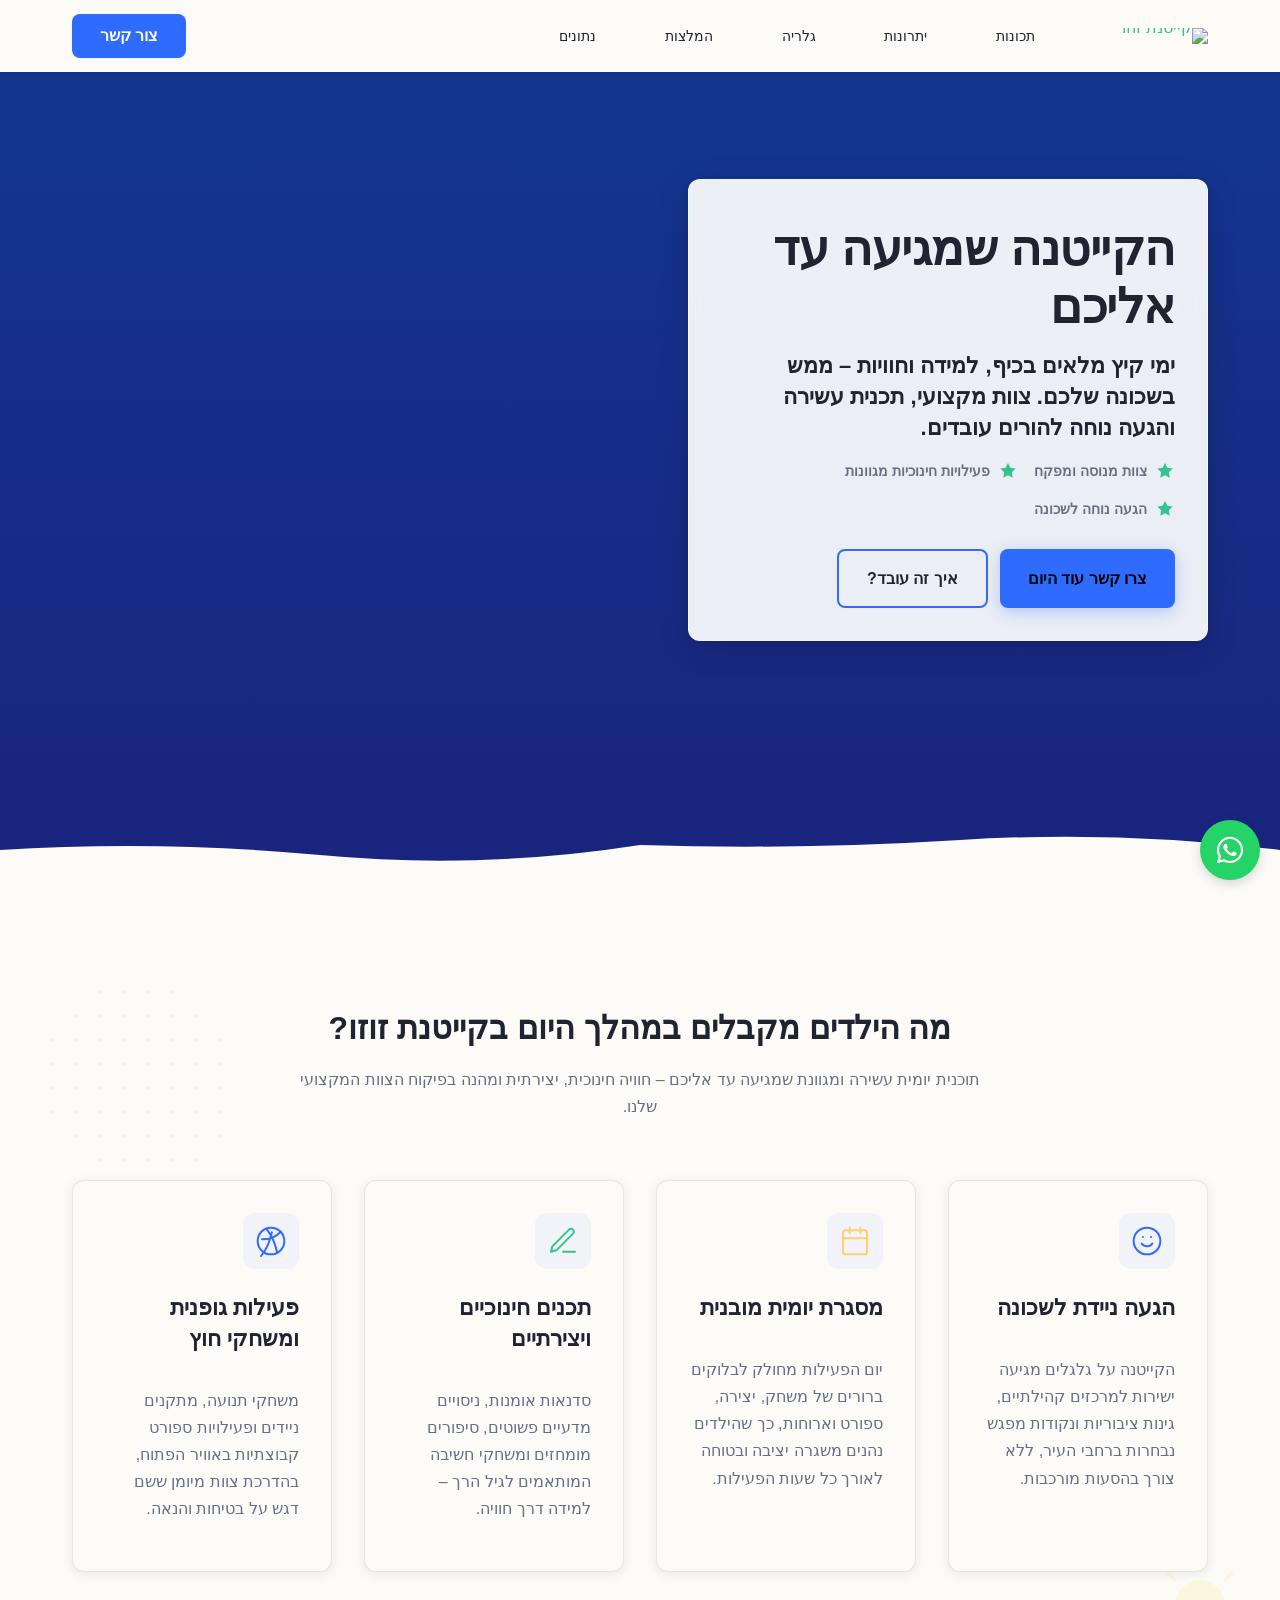
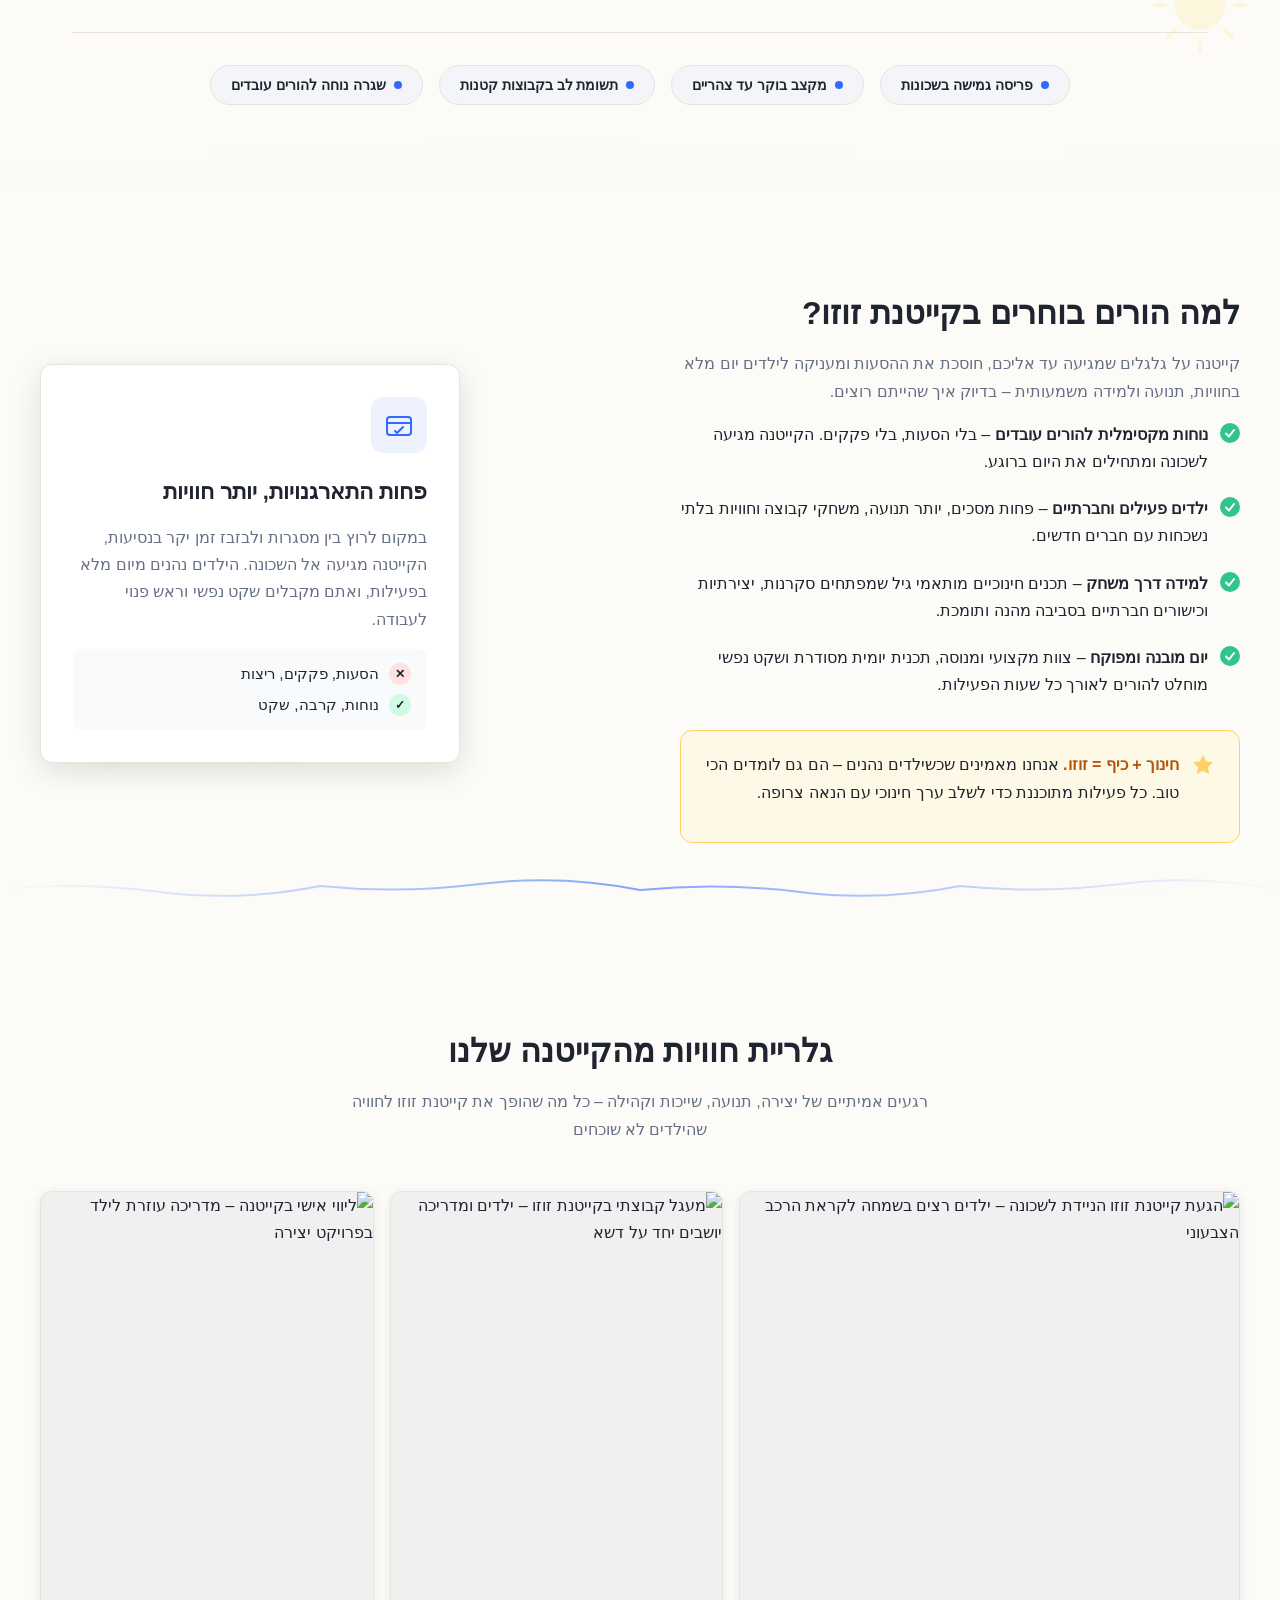
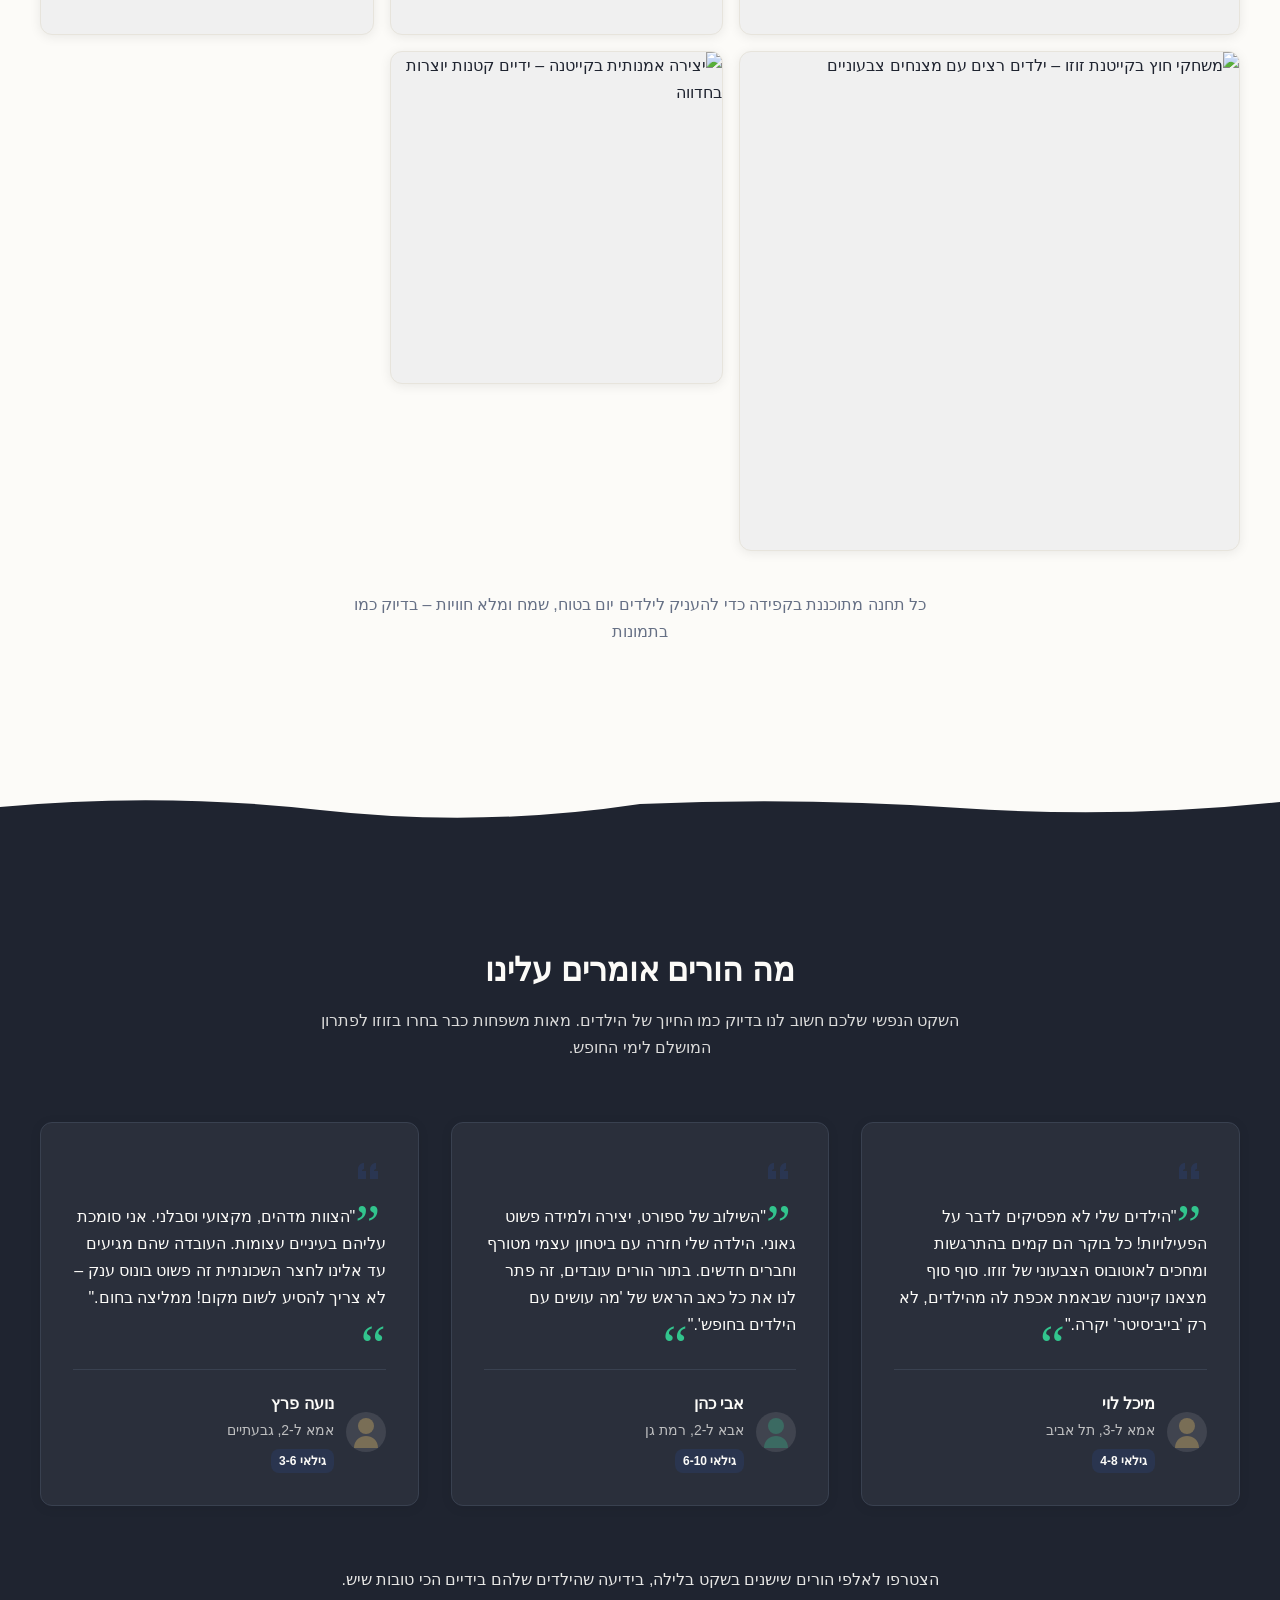
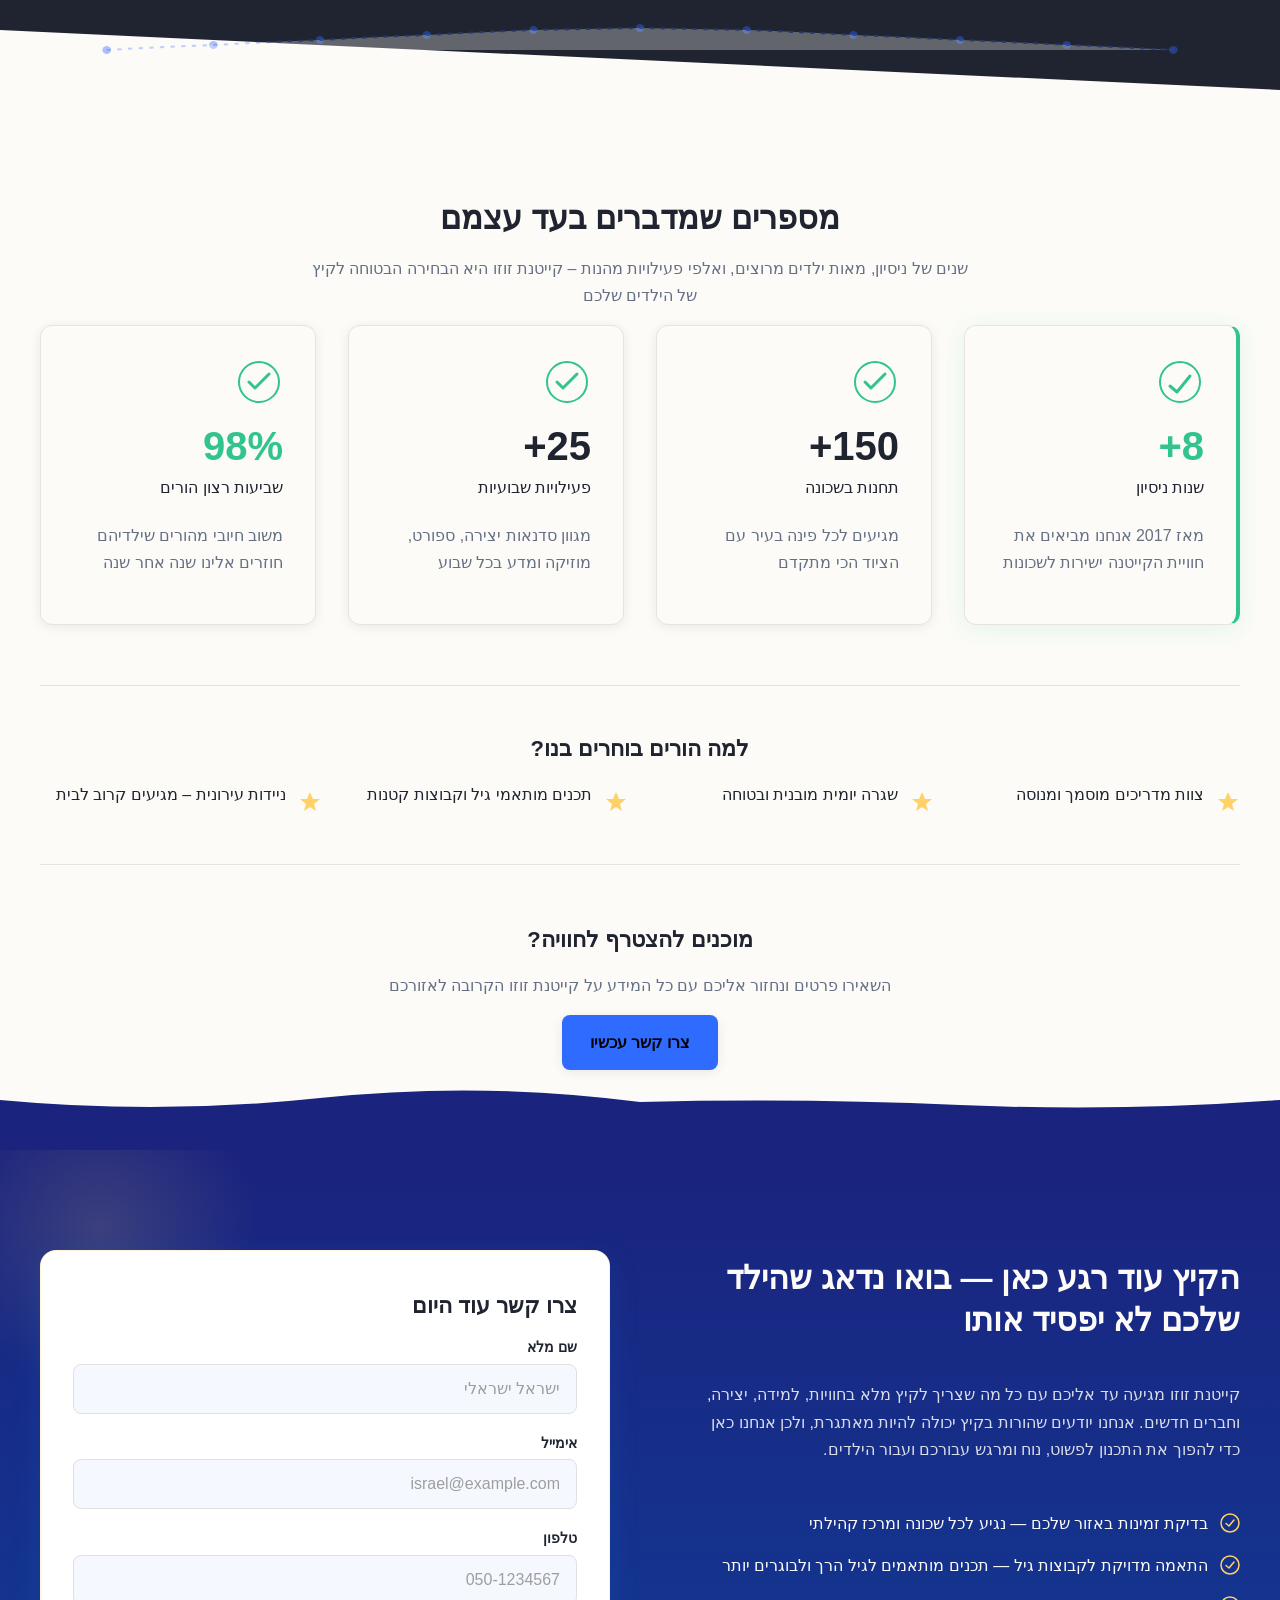
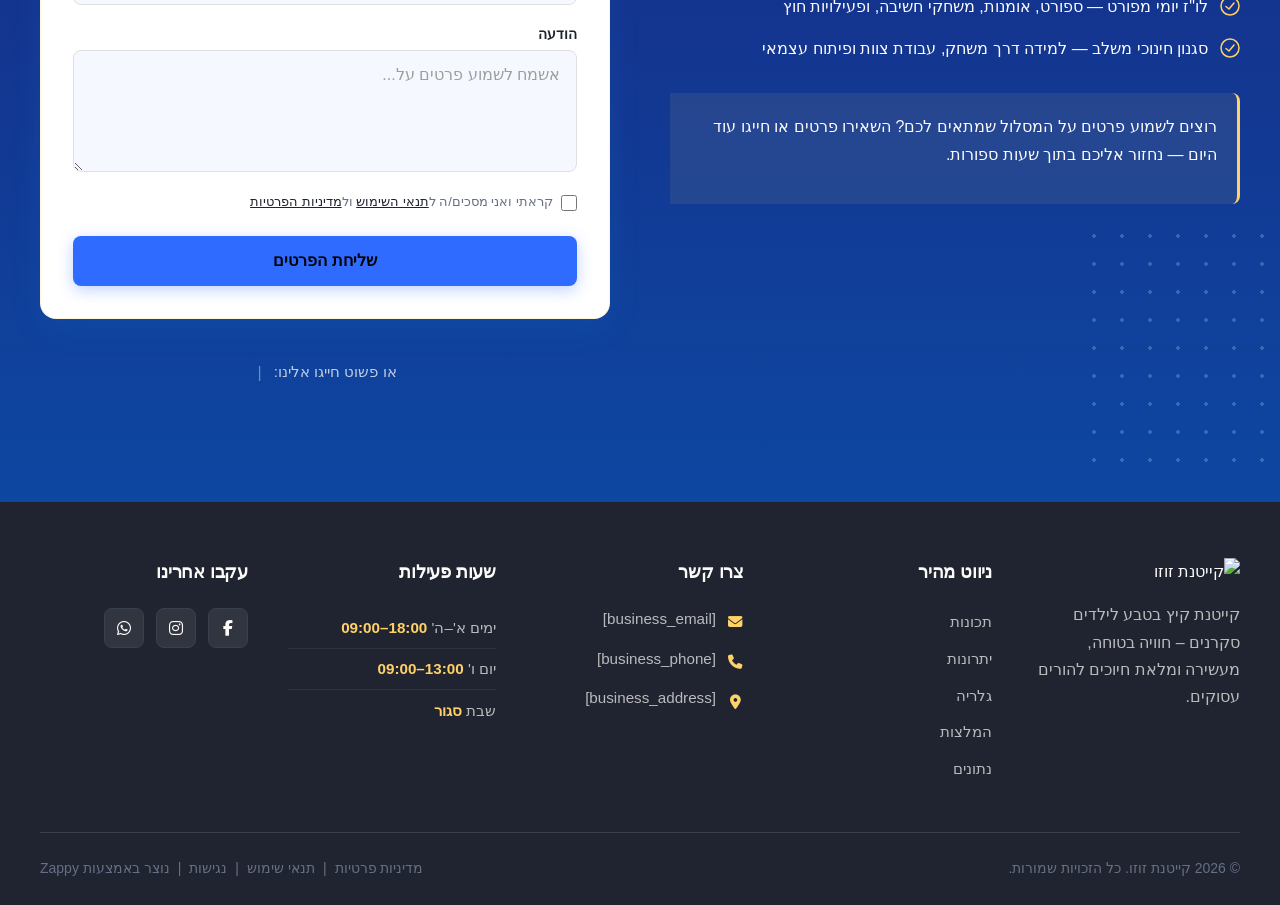
==== public/index.html @ 9cd74713 "Initial website commit" ====
<!doctype html><html dir="rtl" lang="he"><head><meta charset="UTF-8"><meta content="width=device-width,initial-scale=1" name="viewport"><meta content="index, follow" name="robots"><title>קייטנה על גלגלים שמגיעה עד אליכם — קייטנת זוזו</title><meta content="מחפשים קייטנת קיץ לילדים שלא דורשת נסיעות? קייטנת זוזו מביאה את כל הכיף, היצירה והחוויות החינוכיות ישירות לחצר שלכם בתל אביב. תנו לילדים קיץ בלתי נשכח עם פעילויות ניידות, צוות מקצועי ותוכנית יומית עשירה. הצטרפו עכשיו למהפכת הקייטנות על גלגלים!" name="description"><meta content="קייטנת קיץ לילדים, קייטנת יום לילדים בתל אביב, קייטנה על גלגלים, קייטנת זוזו, קייטנה חינוכית לגיל הרך" name="keywords"><link href="/assets/favicon.ico" rel="icon" type="image/x-icon"><link href="/assets/favicon-16x16.png" rel="icon" type="image/png" sizes="16x16"><link href="/assets/favicon-32x32.png" rel="icon" type="image/png" sizes="32x32"><link href="/assets/favicon-48x48.png" rel="icon" type="image/png" sizes="48x48"><link href="/assets/favicon-192x192.png" rel="icon" type="image/png" sizes="192x192"><link href="/assets/favicon-512x512.png" rel="icon" type="image/png" sizes="512x512"><link href="/assets/apple-touch-icon.png" rel="apple-touch-icon"><script>!function(){"use strict";var t="b5d4396d-6c2a-47a7-aef3-fec743d446cd",e="https://api.zappy5.com/api/analytics/track",a=18e5,n=2592e6,o=!0,i=!0,r=!0;var s=function(){var e="zappy_visitor_"+t,a=null;try{if(a=localStorage.getItem(e)){var o=JSON.parse(a),i=Date.now();if(i-o.created<n)return o.lastSeen=i,localStorage.setItem(e,JSON.stringify(o)),o.id}}catch(t){console.warn("Zappy Analytics: LocalStorage not available")}var r="zv_"+Date.now()+"_"+Math.random().toString(36).substr(2,9);try{localStorage.setItem(e,JSON.stringify({id:r,created:Date.now(),lastSeen:Date.now()}))}catch(t){}return r}(),c=function(){var e="zappy_session_"+t,n=null;try{if(n=sessionStorage.getItem(e)){var o=JSON.parse(n),i=Date.now();if(i-o.timestamp<a)return o.timestamp=i,sessionStorage.setItem(e,JSON.stringify(o)),o.id}}catch(t){console.warn("Zappy Analytics: SessionStorage not available")}var r="zs_"+Date.now()+"_"+Math.random().toString(36).substr(2,9);try{sessionStorage.setItem(e,JSON.stringify({id:r,timestamp:Date.now()}))}catch(t){}return r}();function l(a,n){n=n||{};var o={website_id:t,event_type:a,page_path:window.location.pathname,referrer:document.referrer||"direct",visitor_id:s,session_id:c,metadata:n};if(navigator.sendBeacon){var i=new Blob([JSON.stringify(o)],{type:"application/json"});navigator.sendBeacon(e,i)}else fetch(e,{method:"POST",headers:{"Content-Type":"application/json"},body:JSON.stringify(o),keepalive:!0}).catch(function(t){console.warn("Zappy Analytics: Failed to track event",t)})}o&&l("pageview",{title:document.title,url:window.location.href}),i&&document.addEventListener("click",function(t){var e=t.target;if("BUTTON"===e.tagName||e.closest("button")){var a="BUTTON"===e.tagName?e:e.closest("button");l("click",{element:"button",text:a.textContent.trim().substring(0,100),id:a.id||null,class:a.className||null})}else if("A"===e.tagName||e.closest("a")){var n="A"===e.tagName?e:e.closest("a");l("navigation",{element:"link",text:n.textContent.trim().substring(0,100),href:n.href,external:n.hostname!==window.location.hostname})}},!0),r&&document.addEventListener("submit",function(t){var e=t.target;l("form_submit",{form_id:e.id||null,form_name:e.name||null,form_action:e.action||null,form_method:e.method||"GET"})},!0);var d=Date.now();window.addEventListener("beforeunload",function(){l("page_unload",{time_on_page:Math.floor((Date.now()-d)/1e3),page_path:window.location.pathname})}),window.zappyAnalytics={track:l,getVisitorId:function(){return s},getSessionId:function(){return c}}}()</script><meta content="קייטנה על גלגלים שמגיעה עד אליכם — קייטנת זוזו" property="og:title"><meta content="מחפשים קייטנת קיץ לילדים שלא דורשת נסיעות? קייטנת זוזו מביאה את כל הכיף, היצירה והחוויות החינוכיות ישירות לחצר שלכם בתל אביב. תנו לילדים קיץ בלתי נשכח עם פעילויות ניידות, צוות מקצועי ותוכנית יומית עשירה. הצטרפו עכשיו למהפכת הקייטנות על גלגלים!" property="og:description"><meta content="summary_large_image" name="twitter:card"><meta content="קייטנה על גלגלים שמגיעה עד אליכם — קייטנת זוזו" name="twitter:title"><meta content="מחפשים קייטנת קיץ לילדים שלא דורשת נסיעות? קייטנת זוזו מביאה את כל הכיף, היצירה והחוויות החינוכיות ישירות לחצר שלכם בתל אביב. תנו לילדים קיץ בלתי נשכח עם פעילויות ניידות, צוות מקצועי ותוכנית יומית עשירה. הצטרפו עכשיו למהפכת הקייטנות על גלגלים!" name="twitter:description"><meta content="website" property="og:type"><meta content="he_IL" property="og:locale"><link href="https://cdnjs.cloudflare.com/ajax/libs/font-awesome/6.4.0/css/all.min.css" rel="stylesheet"><style>.skip-link{position:absolute;top:0;left:0;transform:translateY(-200%);padding:12px 18px;background:var(--bg-dark,#1a1a1a);color:var(--text-light,#fff);font-weight:600;border-radius:0 0 8px 0;z-index:10000}.skip-link:focus{transform:none;outline:2px solid var(--ring,#fff);outline-offset:2px}:focus-visible{outline:2px solid var(--ring,currentColor);outline-offset:3px}</style><link href="/assets/favicon.ico" rel="icon" type="image/x-icon"><link href="/assets/favicon-16x16.png" rel="icon" type="image/png" sizes="16x16"><link href="/assets/favicon-32x32.png" rel="icon" type="image/png" sizes="32x32"><link href="/assets/favicon-48x48.png" rel="icon" type="image/png" sizes="48x48"><link href="/assets/favicon-192x192.png" rel="icon" type="image/png" sizes="192x192"><link href="/assets/favicon-512x512.png" rel="icon" type="image/png" sizes="512x512"><link href="/assets/apple-touch-icon.png" rel="apple-touch-icon"><link href="https://cdn.jsdelivr.net/npm/vanilla-cookieconsent@3/dist/cookieconsent.css" rel="stylesheet"><script src="https://cdn.jsdelivr.net/npm/vanilla-cookieconsent@3/dist/cookieconsent.umd.js"></script><script src="https://cdn.jsdelivr.net/gh/mickidum/acc_toolbar/acctoolbar/acctoolbar.min.js"></script><link href="/styles.css" rel="stylesheet"><script>window.ZAPPY_WEBSITE_ID="b5d4396d-6c2a-47a7-aef3-fec743d446cd",window.ZAPPY_API_BASE="https://api.zappy5.com"</script><style id="zappy-dropdown-submenu-styles">#navMenu li:has(.sub-menu),.nav-menu li:has(.sub-menu),.navbar li:has(.sub-menu),nav li:has(.sub-menu){position:relative}#navMenu .sub-menu,.nav-menu .sub-menu,.navbar .sub-menu,nav .sub-menu{display:block!important;position:absolute!important;top:100%;left:0;min-width:220px;background:#fff;border-radius:8px;box-shadow:0 8px 25px rgba(0,0,0,.15);padding:8px 0;opacity:0;visibility:hidden;transform:translateY(10px);transition:all .3s ease;z-index:1000;list-style:none;pointer-events:none}#navMenu li:hover>.sub-menu,.nav-menu li:hover>.sub-menu,.navbar li:hover>.sub-menu,nav li:hover>.sub-menu{opacity:1!important;visibility:visible!important;transform:translateY(0)!important;pointer-events:auto!important}.sub-menu li{list-style:none;margin:0;padding:0}.sub-menu a{display:block!important;padding:10px 16px!important;color:var(--text-dark,#333)!important;font-weight:500;text-decoration:none;white-space:nowrap;transition:background-color .2s}.sub-menu .zappy-nav-child>a{padding-left:28px!important;font-size:.9em!important;opacity:.85!important}[dir=rtl] .sub-menu .zappy-nav-child>a,html[lang=ar] .sub-menu .zappy-nav-child>a,html[lang=he] .sub-menu .zappy-nav-child>a{padding-left:10px!important;padding-right:28px!important}.sub-menu .zappy-nav-parent>a{font-weight:600!important}.sub-menu a:hover{background-color:#f5f5f5}[dir=rtl] .nav-menu .sub-menu,[dir=rtl] .navbar .sub-menu,[dir=rtl] nav .sub-menu,html[lang=ar] .nav-menu .sub-menu,html[lang=ar] .navbar .sub-menu,html[lang=ar] nav .sub-menu,html[lang=he] .nav-menu .sub-menu,html[lang=he] .navbar .sub-menu,html[lang=he] nav .sub-menu{left:auto!important;right:0!important}.sub-menu:empty,.sub-menu:not(:has(li)):not(:has(> a)),.sub-menu:not(:has(li:not(.zappy-hidden-menu-item))):not(:has(> a)){display:none!important;opacity:0!important;visibility:hidden!important;pointer-events:none!important}li:has(.menu-group-title):hover>.sub-menu{opacity:1!important;visibility:visible!important;transform:translateY(0)!important;pointer-events:auto!important}#navMenu>li>.menu-group-title,.nav-menu>li>.menu-group-title{display:inline-block;padding:.5rem 1rem;cursor:default;user-select:none}@media (max-width:768px){#navMenu .sub-menu,.nav-menu .sub-menu,.navbar .sub-menu,nav .sub-menu{position:static!important;transform:none!important;box-shadow:none!important;background:0 0!important;max-height:0;overflow:hidden;opacity:0;visibility:hidden;transition:max-height .3s ease,opacity .3s ease;padding:0!important;border-radius:0!important}#navMenu .sub-menu.mobile-expanded,.nav-menu .sub-menu.mobile-expanded,.navbar .sub-menu.mobile-expanded{max-height:none!important;overflow-y:visible!important;opacity:1!important;visibility:visible!important;padding:8px 0 8px 16px!important}[dir=rtl] .sub-menu.mobile-expanded,html[lang=he] .sub-menu.mobile-expanded{padding:8px 16px 8px 0!important}#navMenu li:hover>.sub-menu,.nav-menu li:hover>.sub-menu,.navbar li:hover>.sub-menu,nav li:hover>.sub-menu{opacity:0;visibility:hidden;pointer-events:none}#navMenu li>.sub-menu.mobile-expanded,.nav-menu li>.sub-menu.mobile-expanded,.navbar li>.sub-menu.mobile-expanded,nav li>.sub-menu.mobile-expanded{opacity:1!important;visibility:visible!important;pointer-events:auto!important}#navMenu li:has(.sub-menu),.nav-menu li:has(.sub-menu),.navbar li:has(.sub-menu),nav li:has(.sub-menu){display:flex!important;flex-wrap:wrap!important;align-items:center!important;position:relative!important;min-height:44px!important}#navMenu li:has(.sub-menu)>a,.nav-menu li:has(.sub-menu)>a,.navbar li:has(.sub-menu)>a,nav li:has(.sub-menu)>a{flex:1!important;min-width:0!important}#navMenu li:has(.sub-menu)>.menu-group-title,.nav-menu li:has(.sub-menu)>.menu-group-title,.navbar li:has(.sub-menu)>.menu-group-title,nav li:has(.sub-menu)>.menu-group-title{flex:1!important;min-width:0!important;padding:0!important;line-height:inherit!important}#navMenu li:has(.sub-menu)>.sub-menu,.nav-menu li:has(.sub-menu)>.sub-menu,.navbar li:has(.sub-menu)>.sub-menu,nav li:has(.sub-menu)>.sub-menu{flex-basis:100%!important;width:100%!important}#navMenu li:has(.sub-menu)>a [class*=arrow],#navMenu li:has(.sub-menu)>a [class*=chevron],.nav-menu li:has(.sub-menu)>a .fa-angle-down,.nav-menu li:has(.sub-menu)>a .fa-chevron-down,.nav-menu li:has(.sub-menu)>a [class*=arrow],.nav-menu li:has(.sub-menu)>a [class*=chevron],nav li:has(.sub-menu)>a [class*=arrow],nav li:has(.sub-menu)>a [class*=chevron]{display:none!important;visibility:hidden!important}.mobile-submenu-toggle{display:flex!important;align-items:center!important;justify-content:center!important;width:44px!important;height:auto!important;background:0 0!important;border:none!important;cursor:pointer!important;color:var(--text-dark)!important;position:static!important;flex-shrink:0!important;align-self:stretch!important;z-index:2!important;padding:0!important;margin:0!important}.mobile-submenu-toggle::after{content:''!important;width:0!important;height:0!important;border-left:6px solid transparent!important;border-right:6px solid transparent!important;border-top:7px solid currentColor!important;transition:transform .3s ease!important}.mobile-submenu-toggle.expanded::after{transform:rotate(180deg)!important}.sub-menu a{padding:10px 0!important;display:block!important;color:var(--text-dark)!important;white-space:normal!important}.sub-menu .zappy-nav-child>a{padding-left:28px!important;font-size:.9em!important;opacity:.85!important}[dir=rtl] .sub-menu .zappy-nav-child>a,html[lang=ar] .sub-menu .zappy-nav-child>a,html[lang=he] .sub-menu .zappy-nav-child>a{padding-left:0!important;padding-right:28px!important}.sub-menu .zappy-nav-parent>a{font-weight:600!important}#navMenu.active,.nav-menu.active{max-width:100vw!important;overflow-x:hidden!important;box-sizing:border-box!important}.navbar .sub-menu li a,.zappy-products-dropdown .sub-menu a,nav.navbar .sub-menu li a{color:var(--text-dark)!important}}@media (min-width:769px){.mobile-submenu-toggle{display:none!important}}</style><style id="zappy-widget-visibility">html[dir=rtl] .whatsapp-float{right:20px!important;left:auto!important}html:not([dir]) .whatsapp-float,html[dir=ltr] .whatsapp-float{left:20px!important;right:auto!important}html[dir=rtl] #mic-access-tool-general-button,html[dir=rtl] #mic-init-access-tool #mic-access-tool-general-button,html[dir=rtl] #mic-init-access-tool .mic-access-tool-general-button,html[dir=rtl] ._access-icon,html[dir=rtl] .mic-access-tool-general-button{left:20px!important;right:auto!important}html:not([dir]) #mic-access-tool-general-button,html:not([dir]) #mic-init-access-tool #mic-access-tool-general-button,html:not([dir]) #mic-init-access-tool .mic-access-tool-general-button,html:not([dir]) ._access-icon,html:not([dir]) .mic-access-tool-general-button,html[dir=ltr] #mic-access-tool-general-button,html[dir=ltr] #mic-init-access-tool #mic-access-tool-general-button,html[dir=ltr] #mic-init-access-tool .mic-access-tool-general-button,html[dir=ltr] ._access-icon,html[dir=ltr] .mic-access-tool-general-button{right:20px!important;left:auto!important}@media (max-width:768px){.whatsapp-float{display:flex!important}}@media (min-width:769px){.whatsapp-float{display:flex!important}}@media (max-width:768px){#mic-access-tool-general-button,#mic-init-access-tool #mic-access-tool-general-button,#mic-init-access-tool .mic-access-tool-general-button,._access-icon,.mic-access-tool-general-button{display:flex!important;visibility:visible!important;opacity:1!important;pointer-events:auto!important}#mic-access-tool-box.opened-mic-access-tool,#mic-init-access-tool #mic-access-tool-box.opened-mic-access-tool,.mic-access-tool-box.opened-mic-access-tool{visibility:visible!important;opacity:1!important;pointer-events:auto!important}}@media (min-width:769px){#mic-access-tool-general-button,#mic-init-access-tool #mic-access-tool-general-button,#mic-init-access-tool .mic-access-tool-general-button,._access-icon,.mic-access-tool-general-button{display:flex!important;visibility:visible!important;opacity:1!important;pointer-events:auto!important}#mic-access-tool-box.opened-mic-access-tool,#mic-init-access-tool #mic-access-tool-box.opened-mic-access-tool,.mic-access-tool-box.opened-mic-access-tool{visibility:visible!important;opacity:1!important;pointer-events:auto!important}}</style></head><body><a href="#main" class="skip-link">דלג לתוכן הראשי</a><nav class="navbar" dir="rtl"><button class="mobile-toggle" aria-label="Menu" id="mobileToggle"><svg viewBox="0 0 24 24" fill="none" height="24" width="24" class="hamburger-icon"><path d="M3 12h18M3 6h18M3 18h18" stroke="currentColor" stroke-width="2" stroke-linecap="round"></path></svg> <svg viewBox="0 0 24 24" fill="none" height="24" width="24" class="close-icon" style="display:none"><path d="M18 6L6 18M6 6l12 12" stroke="currentColor" stroke-width="2" stroke-linecap="round"></path></svg></button> <button class="phone-header-btn" aria-label="Call" data-phone="[business_phone]"><svg viewBox="0 0 24 24" fill="currentColor" height="20" width="20"><path d="M22 16.92v3a2 2 0 0 1-2.18 2 19.79 19.79 0 0 1-8.63-3.07 19.5 19.5 0 0 1-6-6 19.79 19.79 0 0 1-3.07-8.67A2 2 0 0 1 4.11 2h3a2 2 0 0 1 2 1.72 12.84 12.84 0 0 0 .7 2.81 2 2 0 0 1-.45 2.11L8.09 9.91a16 16 0 0 0 6 6l1.27-1.27a2 2 0 0 1 2.11-.45 12.84 12.84 0 0 0 2.81.7A2 2 0 0 1 22 16.92z"></path></svg></button><div class="nav-container"><div class="nav-right-group"><div class="nav-brand"><a href="/" class="logo-link"><img alt="קייטנת זוזו" src="/assets/site---------image-1.webp" class="logo"></a></div><ul class="nav-menu" id="navMenu"><li><a href="#features">תכונות</a></li><li><a href="#benefits">יתרונות</a></li><li><a href="#gallery">גלריה</a></li><li><a href="#testimonials">המלצות</a></li><li><a href="#stats">נתונים</a></li></ul></div><div class="nav-cta-container"><a href="#contact" class="nav-cta-btn">צור קשר</a></div></div></nav><script>window.addEventListener("load",function(){const e=document.querySelector(".navbar, nav, header");if(!e)return void console.log("[Navbar] Navbar element not found");let t=document.getElementById("mobileToggle")||document.querySelector(".mobile-toggle")||document.querySelector(".hamburger")||document.querySelector(".hamburger-menu")||document.querySelector(".menu-toggle")||document.querySelector(".burger-menu")||document.querySelector('[aria-label="Menu"]')||document.querySelector('[aria-label="תפריט"]');const n=document.querySelector(".phone-header-btn"),o=window.getComputedStyle(e);let r=o.backgroundColor;if(console.log("[Navbar] Initial navbar background:",r),"transparent"===r||"rgba(0, 0, 0, 0)"===r||r.startsWith("rgba")&&r.includes(", 0)")){const e=o.backgroundImage;if(e&&"none"!==e)console.log("[Navbar] Navbar has background image/gradient, using dark text"),r="rgb(240, 240, 240)";else{const e=window.getComputedStyle(document.body).backgroundColor;console.log("[Navbar] Navbar transparent, using body background:",e),r=e}}const a=r.match(/\d+/g);if(a&&a.length>=3){const e=(.299*parseInt(a[0])+.587*parseInt(a[1])+.114*parseInt(a[2]))/255;console.log("[Navbar] Mobile button colors preserved from Claude CSS (luminance:",e.toFixed(2)+")");const o=document.createElement("style");o.id="zappy-mobile-nav-fix";document.documentElement.lang;document.documentElement.dir,o.textContent='\n        /* Hide mobile buttons on desktop, show only on mobile */\n        @media (min-width: 769px) {\n          .mobile-toggle,\n          .phone-header-btn {\n            display: none !important;\n          }\n        }\n        \n        /* Show and position mobile buttons correctly on mobile */\n        @media (max-width: 768px) {\n          .navbar,\n          nav.navbar {\n            min-height: 70px !important;\n          }\n\n          .mobile-toggle,\n          .phone-header-btn {\n            position: absolute !important;\n            top: 0 !important;\n            bottom: 0 !important;\n            margin-top: auto !important;\n            margin-bottom: auto !important;\n            transform: none !important;\n            z-index: 1001 !important;\n            display: flex !important;\n            align-items: center !important;\n            justify-content: center !important;\n            width: 36px !important;\n            height: 36px !important;\n            border-radius: 50% !important;\n            border: none !important;\n            cursor: pointer !important;\n            padding: 6px !important;\n            background: none !important;\n            color: var(--nav-text, var(--text-dark)) !important;\n            touch-action: manipulation !important;\n            -webkit-tap-highlight-color: transparent !important;\n          }\n\n          html[data-zappy-site-type="ecommerce"] .phone-header-btn,\n          body[data-zappy-site-type="ecommerce"] .phone-header-btn,\n          html[data-zappy-site-type="ecommerce"] header .phone-header-btn,\n          html[data-zappy-site-type="ecommerce"] nav .phone-header-btn {\n            display: none !important;\n            visibility: hidden !important;\n            width: 0 !important;\n            height: 0 !important;\n            min-width: 0 !important;\n            overflow: hidden !important;\n          }\n          \n          /* LTR positioning (default): hamburger LEFT, phone RIGHT */\n          html:not([dir="rtl"]):not([lang="he"]):not([lang="ar"]) .mobile-toggle,\n          html[dir="ltr"] .mobile-toggle {\n            left: 12px !important;\n            right: auto !important;\n          }\n          html:not([dir="rtl"]):not([lang="he"]):not([lang="ar"]) .phone-header-btn,\n          html[dir="ltr"] .phone-header-btn {\n            right: 12px !important;\n            left: auto !important;\n          }\n          \n          /* RTL positioning: hamburger RIGHT, phone LEFT */\n          html[dir="rtl"] .mobile-toggle,\n          html[lang="he"] .mobile-toggle,\n          html[lang="ar"] .mobile-toggle {\n            right: 12px !important;\n            left: auto !important;\n          }\n          html[dir="rtl"] .phone-header-btn,\n          html[lang="he"] .phone-header-btn,\n          html[lang="ar"] .phone-header-btn {\n            left: 12px !important;\n            right: auto !important;\n          }\n          \n          /* CRITICAL: Ensure nav-container has min-height on mobile */\n          /* All children are positioned absolutely/fixed on mobile, so height:auto collapses to 0 */\n          .nav-container {\n            min-height: 70px !important;\n            position: relative !important;\n          }\n          \n          /* Ensure SVG icons are properly sized and inherit color */\n          .mobile-toggle svg,\n          .phone-header-btn svg {\n            width: 24px !important;\n            height: 24px !important;\n            /* Don\'t force display - let JavaScript control hamburger/close toggle */\n          }\n          \n          /* Reset nav-cta-container on mobile - remove desktop box-shadow/padding */\n          /* that creates a visible ghost box when CTA button is hidden */\n          .nav-cta-container {\n            box-shadow: none !important;\n            padding: 0 !important;\n          }\n          \n          /* Hide nav-cta-container entirely on mobile when there\'s no lang-switcher */\n          /* (only the CTA button is inside, and it\'s hidden on mobile) */\n          .nav-cta-container:not(:has(.lang-switcher)) {\n            display: none !important;\n          }\n          \n          /* CRITICAL: Prevent hero image fade gradient from bleeding over headline text */\n          /* The .image-fade-gradient has bottom: -30px (extends below parent) */\n          /* On mobile stacked layout, this overlaps the h1 text below the image */\n          .hero-image-column {\n            overflow: hidden !important;\n          }\n          .image-fade-gradient {\n            bottom: 0 !important;\n          }\n          \n          /* Hide desktop language switcher on mobile - hamburger menu handles it */\n          /* High specificity to override stored CSS */\n          .lang-switcher,\n          .nav-cta-container .lang-switcher,\n          .nav-container .lang-switcher,\n          .navbar .lang-switcher,\n          .navbar .nav-cta-container .lang-switcher {\n            display: none !important;\n          }\n        }\n      ';const r=document.getElementById("zappy-mobile-nav-fix");r&&r.remove(),document.head.appendChild(o),console.log("[Navbar] Critical CSS injected for mobile nav positioning");const i=window.innerWidth<=768;if(t){const e=t.querySelector(".hamburger-icon"),n=t.querySelector(".close-icon");e&&(e.style.setProperty("width","24px","important"),e.style.setProperty("height","24px","important"),e.style.setProperty("display","block","important")),n&&(n.style.setProperty("width","24px","important"),n.style.setProperty("height","24px","important"),n.style.setProperty("display","none","important")),i?(t.style.setProperty("position","absolute","important"),t.style.setProperty("top","0","important"),t.style.setProperty("bottom","0","important"),t.style.setProperty("margin-top","auto","important"),t.style.setProperty("margin-bottom","auto","important"),t.style.setProperty("transform","none","important"),t.style.setProperty("z-index","1001","important"),t.style.removeProperty("left"),t.style.removeProperty("right"),console.log("[Navbar] Mobile toggle positioning applied (mobile viewport)")):(t.style.removeProperty("position"),t.style.removeProperty("top"),t.style.removeProperty("transform"),t.style.removeProperty("z-index"),t.style.removeProperty("left"),t.style.removeProperty("right"),console.log("[Navbar] Desktop viewport - cleared mobile toggle inline positioning"))}if(n){const e=n.querySelector("svg");e&&(e.style.width="24px",e.style.height="24px",e.setAttribute("width","24"),e.setAttribute("height","24")),i?(n.style.setProperty("position","absolute","important"),n.style.setProperty("top","0","important"),n.style.setProperty("bottom","0","important"),n.style.setProperty("margin-top","auto","important"),n.style.setProperty("margin-bottom","auto","important"),n.style.setProperty("transform","none","important"),n.style.setProperty("z-index","1001","important"),n.style.removeProperty("left"),n.style.removeProperty("right"),console.log("[Navbar] Phone button positioning applied (mobile viewport)")):(n.style.removeProperty("position"),n.style.removeProperty("top"),n.style.removeProperty("transform"),n.style.removeProperty("z-index"),n.style.removeProperty("left"),n.style.removeProperty("right"),console.log("[Navbar] Desktop viewport - cleared phone button inline positioning"))}}else console.log("[Navbar] Could not parse background color:",r);t=document.getElementById("mobileToggle")||document.querySelector(".mobile-toggle")||document.querySelector(".hamburger")||document.querySelector(".hamburger-menu")||document.querySelector(".menu-toggle")||document.querySelector(".burger-menu")||document.querySelector('[aria-label="Menu"]')||document.querySelector('[aria-label="תפריט"]');const i=document.getElementById("navMenu")||document.querySelector(".nav-menu")||document.querySelector(".nav-links")||document.querySelector("nav ul:not(.submenu)");if(!t||!i)return void console.log("[Navbar] Mobile toggle or menu not found:",{toggle:!!t,menu:!!i});i.id||(i.id="navMenu"),console.log("[Navbar] Initializing mobile menu...");const l=t.cloneNode(!0);t.parentNode.replaceChild(l,t);var s=0;function p(e){var t=Date.now();t-s<300||(s=t,function(e){e.preventDefault(),e.stopPropagation();const t=l.querySelector(".hamburger-icon"),n=l.querySelector(".close-icon");i.classList.contains("active")?(i.classList.remove("active"),t&&t.style.setProperty("display","block","important"),n&&n.style.setProperty("display","none","important"),document.body.style.overflow="",console.log("[Navbar] Menu closed")):(i.classList.add("active"),t&&t.style.setProperty("display","none","important"),n&&n.style.setProperty("display","block","important"),document.body.style.overflow="hidden",console.log("[Navbar] Menu opened"))}(e))}l.addEventListener("click",p),l.addEventListener("touchend",p),i.querySelectorAll("a").forEach(function(e){e.addEventListener("click",function(){if("#"===this.getAttribute("href"))return;const e=l.querySelector(".hamburger-icon"),t=l.querySelector(".close-icon");i.classList.remove("active"),e&&e.style.setProperty("display","block","important"),t&&t.style.setProperty("display","none","important"),document.body.style.overflow="",console.log("[Navbar] Menu closed (link clicked)")})});var m=i.querySelectorAll(".dropdown-toggle");m.forEach(function(e){e.addEventListener("click",function(e){e.preventDefault(),e.stopPropagation();var t=this.closest(".nav-dropdown");t&&(t.parentNode.querySelectorAll(".nav-dropdown.open").forEach(function(e){e!==t&&e.classList.remove("open")}),t.classList.toggle("open"),console.log("[Navbar] Dropdown toggled:",t.classList.contains("open")?"open":"closed"))})}),document.addEventListener("click",function(e){e.target.closest(".nav-dropdown")||document.querySelectorAll(".nav-dropdown.open").forEach(function(e){e.classList.remove("open")})}),console.log("[Navbar] Dropdown handlers initialized for "+m.length+" dropdowns"),n&&n.addEventListener("click",function(){const e=document.querySelectorAll('a[href^="tel:"]'),t=e.length>0?e[0].getAttribute("href").replace("tel:",""):"[business_phone]";window.location.href="tel:"+t,console.log("[Navbar] Phone button clicked")}),console.log("[Navbar] Mobile menu initialized successfully")})</script><main id="main"><section class="index-hero-section" data-band-index="0" data-layout-spec="דף הבית-hero" id="hero" data-hero-type="fullscreen-scrim"><img alt="קייטנת זוזו - פעילות קייטנה על גלגלים בשכונה" src="/assets/site-index-hero-image-1.webp" class="index-hero-section__bg" data-context="Bright outdoor scene of children engaged in mobile camp activities near a branded vehicle, with smiling counselors, tables, games, and a neighborhood setting, natural light, energetic atmosphere" data-placeholder="index-hero-image-1" height="800" loading="eager" width="1200" data-hero-bg="true" fetchpriority="high"><div class="index-hero-section__scrim" aria-hidden="true"></div><div class="index-hero-section__container"><div class="index-hero-section__card"><h1 class="index-hero-section__headline">הקייטנה שמגיעה עד אליכם</h1><h3 class="index-hero-section__subtitle">ימי קיץ מלאים בכיף, למידה וחוויות – ממש בשכונה שלכם. צוות מקצועי, תכנית עשירה והגעה נוחה להורים עובדים.</h3><div class="index-hero-section__trust"><div class="index-hero-section__trust-item"><svg viewBox="0 0 20 20" xmlns="http://www.w3.org/2000/svg" data-element-type="icon" data-icon-type="svg" fill="none" height="20" width="20"><path d="M10 2L12.39 6.84L17.66 7.61L13.83 11.37L14.73 16.63L10 14.14L5.27 16.63L6.17 11.37L2.34 7.61L7.61 6.84L10 2Z" fill="currentColor"></path></svg> <span>צוות מנוסה ומפקח</span></div><div class="index-hero-section__trust-item"><svg viewBox="0 0 20 20" xmlns="http://www.w3.org/2000/svg" data-element-type="icon" data-icon-type="svg" fill="none" height="20" width="20"><path d="M10 2L12.39 6.84L17.66 7.61L13.83 11.37L14.73 16.63L10 14.14L5.27 16.63L6.17 11.37L2.34 7.61L7.61 6.84L10 2Z" fill="currentColor"></path></svg> <span>פעילויות חינוכיות מגוונות</span></div><div class="index-hero-section__trust-item"><svg viewBox="0 0 20 20" xmlns="http://www.w3.org/2000/svg" data-element-type="icon" data-icon-type="svg" fill="none" height="20" width="20"><path d="M10 2L12.39 6.84L17.66 7.61L13.83 11.37L14.73 16.63L10 14.14L5.27 16.63L6.17 11.37L2.34 7.61L7.61 6.84L10 2Z" fill="currentColor"></path></svg> <span>הגעה נוחה לשכונה</span></div></div><div class="index-hero-section__ctas"><a href="#contact" class="index-hero-section__btn index-hero-section__btn--primary">צרו קשר עוד היום</a> <a href="#how-it-works" class="index-hero-section__btn index-hero-section__btn--secondary">איך זה עובד?</a></div></div></div><div class="index-hero-section__divider-wrapper" aria-hidden="true"><svg viewBox="0 0 1200 80" xmlns="http://www.w3.org/2000/svg" aria-hidden="true" data-no-icon-edit="true" preserveAspectRatio="none"><path d="M0,80 L0,30 Q150,20 300,35 T600,25 Q750,30 900,20 T1200,30 L1200,80 Z" fill="var(--bg-light)"></path></svg></div></section><section class="index-features-section" data-band-index="1" data-layout-spec="דף הבית-features" id="features"><div class="index-features-section__container"><div class="index-features-section__intro"><h2 class="index-features-section__title">מה הילדים מקבלים במהלך היום בקייטנת זוזו?</h2><p class="index-features-section__subtitle">תוכנית יומית עשירה ומגוונת שמגיעה עד אליכם – חוויה חינוכית, יצירתית ומהנה בפיקוח הצוות המקצועי שלנו.</p></div><div class="index-features-section__grid"><article class="index-features-section__card"><div class="index-features-section__card-icon" style="color:var(--primary)"><svg viewBox="0 0 24 24" xmlns="http://www.w3.org/2000/svg" data-element-type="icon" data-icon-type="svg" fill="none" height="32" width="32" stroke="currentColor" stroke-linecap="round" stroke-linejoin="round" stroke-width="1.5"><circle cx="12" cy="12" r="10"></circle><path d="M8 14s1.5 2 4 2 4-2 4-2"></path><line x1="9" x2="9.01" y1="9" y2="9"></line><line x1="15" x2="15.01" y1="9" y2="9"></line></svg></div><h3 class="index-features-section__card-title">הגעה ניידת לשכונה</h3><p class="index-features-section__card-text">הקייטנה על גלגלים מגיעה ישירות למרכזים קהילתיים, גינות ציבוריות ונקודות מפגש נבחרות ברחבי העיר, ללא צורך בהסעות מורכבות.</p></article><article class="index-features-section__card"><div class="index-features-section__card-icon" style="color:var(--secondary)"><svg viewBox="0 0 24 24" xmlns="http://www.w3.org/2000/svg" data-element-type="icon" data-icon-type="svg" fill="none" height="32" width="32" stroke="currentColor" stroke-linecap="round" stroke-linejoin="round" stroke-width="1.5"><rect height="18" rx="2" width="18" x="3" y="4" ry="2"></rect><line x1="16" x2="16" y1="2" y2="6"></line><line x1="8" x2="8" y1="2" y2="6"></line><line x1="3" x2="21" y1="10" y2="10"></line></svg></div><h3 class="index-features-section__card-title">מסגרת יומית מובנית</h3><p class="index-features-section__card-text">יום הפעילות מחולק לבלוקים ברורים של משחק, יצירה, ספורט וארוחות, כך שהילדים נהנים משגרה יציבה ובטוחה לאורך כל שעות הפעילות.</p></article><article class="index-features-section__card"><div class="index-features-section__card-icon" style="color:var(--accent)"><svg viewBox="0 0 24 24" xmlns="http://www.w3.org/2000/svg" data-element-type="icon" data-icon-type="svg" fill="none" height="32" width="32" stroke="currentColor" stroke-linecap="round" stroke-linejoin="round" stroke-width="1.5"><path d="M12 20h9"></path><path d="M16.5 3.5a2.121 2.121 0 0 1 3 3L7 19l-4 1 1-4L16.5 3.5z"></path></svg></div><h3 class="index-features-section__card-title">תכנים חינוכיים ויצירתיים</h3><p class="index-features-section__card-text">סדנאות אומנות, ניסויים מדעיים פשוטים, סיפורים מומחזים ומשחקי חשיבה המותאמים לגיל הרך – למידה דרך חוויה.</p></article><article class="index-features-section__card"><div class="index-features-section__card-icon" style="color:var(--primary)"><svg viewBox="0 0 24 24" xmlns="http://www.w3.org/2000/svg" data-element-type="icon" data-icon-type="svg" fill="none" height="32" width="32" stroke="currentColor" stroke-linecap="round" stroke-linejoin="round" stroke-width="1.5"><circle cx="12" cy="12" r="10"></circle><path d="M8.56 2.75c4.37 6.03 6.02 9.42 8.03 17.72m2.54-15.38c-3.72 4.35-8.94 5.66-13.88 5.66m-.64 12.5c4.37-6.03 6.02-9.42 8.03-17.72"></path></svg></div><h3 class="index-features-section__card-title">פעילות גופנית ומשחקי חוץ</h3><p class="index-features-section__card-text">משחקי תנועה, מתקנים ניידים ופעילויות ספורט קבוצתיות באוויר הפתוח, בהדרכת צוות מיומן ששם דגש על בטיחות והנאה.</p></article></div><div class="index-features-section__info-band"><ul class="index-features-section__info-list"><li class="index-features-section__info-pill"><span class="index-features-section__pill-dot"></span> <span>פריסה גמישה בשכונות</span></li><li class="index-features-section__info-pill"><span class="index-features-section__pill-dot"></span> <span>מקצב בוקר עד צהריים</span></li><li class="index-features-section__info-pill"><span class="index-features-section__pill-dot"></span> <span>תשומת לב בקבוצות קטנות</span></li><li class="index-features-section__info-pill"><span class="index-features-section__pill-dot"></span> <span>שגרה נוחה להורים עובדים</span></li></ul></div></div><div class="index-features-section__divider-wrapper" aria-hidden="true" data-no-icon-edit="true"><svg viewBox="0 0 1200 80" xmlns="http://www.w3.org/2000/svg" aria-hidden="true" data-no-icon-edit="true" preserveAspectRatio="none"><defs><linearGradient id="index-features-step-grad" x1="0%" x2="0%" y1="0%" y2="100%"><stop offset="0%" stop-color="#FCFBF8" stop-opacity="1"></stop><stop offset="100%" stop-color="#F0EFE9" stop-opacity="1"></stop></linearGradient></defs><path d="M0,80 L0,45 L150,45 L150,35 L350,35 L350,25 L550,25 L550,15 L750,15 L750,25 L950,25 L950,35 L1100,35 L1100,45 L1200,45 L1200,80 Z" fill="var(--bg-light)"></path><path d="M0,80 L0,55 L200,55 L200,45 L400,45 L400,38 L600,38 L600,45 L800,45 L800,55 L1000,55 L1000,45 L1200,45 L1200,80 Z" fill="var(--bg-light)" fill-opacity="0.8"></path></svg></div><div class="index-features-section__deco index-features-section__deco--dots" aria-hidden="true"></div><div class="index-features-section__deco index-features-section__deco--sun" aria-hidden="true"><svg viewBox="0 0 120 120" xmlns="http://www.w3.org/2000/svg" aria-hidden="true" data-no-icon-edit="true"><circle cx="60" cy="60" r="25" fill="#FFD600" opacity="0.12"></circle><g opacity="0.12" stroke="#FFD600" stroke-linecap="round" stroke-width="4"><line x1="60" x2="60" y1="15" y2="25"></line><line x1="60" x2="60" y1="95" y2="105"></line><line x1="15" x2="25" y1="60" y2="60"></line><line x1="95" x2="105" y1="60" y2="60"></line><line x1="28" x2="35" y1="28" y2="35"></line><line x1="85" x2="92" y1="85" y2="92"></line><line x1="92" x2="85" y1="28" y2="35"></line><line x1="35" x2="28" y1="85" y2="92"></line></g></svg></div></section><section class="index-benefits-section" data-band-index="2" data-layout-spec="דף הבית-benefits" id="benefits"><div class="index-benefits-section__container"><div class="index-benefits-section__content"><h2 class="index-benefits-section__heading">למה הורים בוחרים בקייטנת זוזו?</h2><p class="index-benefits-section__subtitle">קייטנה על גלגלים שמגיעה עד אליכם, חוסכת את ההסעות ומעניקה לילדים יום מלא בחוויות, תנועה ולמידה משמעותית – בדיוק איך שהייתם רוצים.</p><ul class="index-benefits-section__list"><li class="index-benefits-section__list-item"><span class="index-benefits-section__checkmark" aria-hidden="true"><svg viewBox="0 0 20 20" xmlns="http://www.w3.org/2000/svg" data-element-type="icon" data-icon-type="svg" fill="none" height="20" width="20"><circle cx="10" cy="10" r="10" fill="currentColor"></circle><path d="M6 10.5L9 13.5L14 7" stroke="white" stroke-width="2" stroke-linecap="round" stroke-linejoin="round"></path></svg> </span><span class="index-benefits-section__list-text"><strong>נוחות מקסימלית להורים עובדים</strong> – בלי הסעות, בלי פקקים. הקייטנה מגיעה לשכונה ומתחילים את היום ברוגע.</span></li><li class="index-benefits-section__list-item"><span class="index-benefits-section__checkmark" aria-hidden="true"><svg viewBox="0 0 20 20" xmlns="http://www.w3.org/2000/svg" data-element-type="icon" data-icon-type="svg" fill="none" height="20" width="20"><circle cx="10" cy="10" r="10" fill="currentColor"></circle><path d="M6 10.5L9 13.5L14 7" stroke="white" stroke-width="2" stroke-linecap="round" stroke-linejoin="round"></path></svg> </span><span class="index-benefits-section__list-text"><strong>ילדים פעילים וחברתיים</strong> – פחות מסכים, יותר תנועה, משחקי קבוצה וחוויות בלתי נשכחות עם חברים חדשים.</span></li><li class="index-benefits-section__list-item"><span class="index-benefits-section__checkmark" aria-hidden="true"><svg viewBox="0 0 20 20" xmlns="http://www.w3.org/2000/svg" data-element-type="icon" data-icon-type="svg" fill="none" height="20" width="20"><circle cx="10" cy="10" r="10" fill="currentColor"></circle><path d="M6 10.5L9 13.5L14 7" stroke="white" stroke-width="2" stroke-linecap="round" stroke-linejoin="round"></path></svg> </span><span class="index-benefits-section__list-text"><strong>למידה דרך משחק</strong> – תכנים חינוכיים מותאמי גיל שמפתחים סקרנות, יצירתיות וכישורים חברתיים בסביבה מהנה ותומכת.</span></li><li class="index-benefits-section__list-item"><span class="index-benefits-section__checkmark" aria-hidden="true"><svg viewBox="0 0 20 20" xmlns="http://www.w3.org/2000/svg" data-element-type="icon" data-icon-type="svg" fill="none" height="20" width="20"><circle cx="10" cy="10" r="10" fill="currentColor"></circle><path d="M6 10.5L9 13.5L14 7" stroke="white" stroke-width="2" stroke-linecap="round" stroke-linejoin="round"></path></svg> </span><span class="index-benefits-section__list-text"><strong>יום מובנה ומפוקח</strong> – צוות מקצועי ומנוסה, תכנית יומית מסודרת ושקט נפשי מוחלט להורים לאורך כל שעות הפעילות.</span></li></ul><div class="index-benefits-section__highlight"><span class="index-benefits-section__highlight-icon" aria-hidden="true"><svg viewBox="0 0 24 24" xmlns="http://www.w3.org/2000/svg" data-element-type="icon" data-icon-type="svg" fill="none" height="24" width="24"><path d="M12 2L15.09 8.26L22 9.27L17 14.14L18.18 21.02L12 17.77L5.82 21.02L7 14.14L2 9.27L8.91 8.26L12 2Z" fill="currentColor"></path></svg></span><p class="index-benefits-section__highlight-text"><strong>חינוך + כיף = זוזו.</strong> אנחנו מאמינים שכשילדים נהנים – הם גם לומדים הכי טוב. כל פעילות מתוכננת כדי לשלב ערך חינוכי עם הנאה צרופה.</p></div></div><div class="index-benefits-section__visual"><div class="index-benefits-section__tile-backplate" aria-hidden="true"><img alt="" src="/assets/site-benefits-backplate.webp" data-context="Happy children playing outdoors in a green park, blurred background, candid joyful moment" data-placeholder="benefits-backplate" height="300" loading="lazy" width="400" decoding="async"></div><div class="index-benefits-section__tile-foreground"><div class="index-benefits-section__tile-card"><div class="index-benefits-section__tile-icon"><svg viewBox="0 0 32 32" xmlns="http://www.w3.org/2000/svg" data-element-type="icon" data-icon-type="svg" fill="none" height="32" width="32"><rect height="18" rx="3" width="24" x="4" y="8" stroke="currentColor" stroke-width="2"></rect><path d="M4 14H28" stroke="currentColor" stroke-width="2"></path><path d="M12 22L14 24L20 18" stroke="currentColor" stroke-width="2" stroke-linecap="round" stroke-linejoin="round"></path></svg></div><h3 class="index-benefits-section__tile-title">פחות התארגנויות, יותר חוויות</h3><p class="index-benefits-section__tile-text">במקום לרוץ בין מסגרות ולבזבז זמן יקר בנסיעות, הקייטנה מגיעה אל השכונה. הילדים נהנים מיום מלא בפעילות, ואתם מקבלים שקט נפשי וראש פנוי לעבודה.</p><div class="index-benefits-section__tile-comparison"><div class="index-benefits-section__comp-item index-benefits-section__comp-item--negative"><span class="index-benefits-section__comp-icon">✕</span> <span>הסעות, פקקים, ריצות</span></div><div class="index-benefits-section__comp-item index-benefits-section__comp-item--positive"><span class="index-benefits-section__comp-icon">✓</span> <span>נוחות, קרבה, שקט</span></div></div></div></div></div></div><div class="index-benefits-section__divider-wrapper"><svg viewBox="0 0 1200 80" xmlns="http://www.w3.org/2000/svg" aria-hidden="true" data-no-icon-edit="true" preserveAspectRatio="none"><defs><linearGradient id="wave-accent-line" x1="0%" x2="100%" y1="0%" y2="0%"><stop offset="0%" stop-color="var(--primary)" stop-opacity="0"></stop><stop offset="50%" stop-color="var(--primary)" stop-opacity="0.6"></stop><stop offset="100%" stop-color="var(--primary)" stop-opacity="0"></stop></linearGradient></defs><path d="M0,80 L0,45 Q75,38 150,48 T300,42 Q375,50 450,40 T600,46 Q675,38 750,48 T900,42 Q975,50 1050,40 T1200,46 L1200,80 Z" fill="var(--bg-light)"></path><path d="M0,46 Q75,39 150,49 T300,43 Q375,51 450,41 T600,47 Q675,39 750,49 T900,43 Q975,51 1050,41 T1200,47" fill="var(--bg-light)" stroke="url(#wave-accent-line)" stroke-width="2"></path></svg></div></section><section class="index-gallery-section" data-band-index="3" data-layout-spec="דף הבית-gallery" id="gallery"><div class="index-gallery-section__container"><div class="index-gallery-section__header"><h2 class="index-gallery-section__heading">גלריית חוויות מהקייטנה שלנו</h2><p class="index-gallery-section__subtitle">רגעים אמיתיים של יצירה, תנועה, שייכות וקהילה – כל מה שהופך את קייטנת זוזו לחוויה שהילדים לא שוכחים</p></div><div class="index-gallery-section__grid"><div class="index-gallery-section__tile index-gallery-section__tile--large-landscape"><img alt="הגעת קייטנת זוזו הניידת לשכונה – ילדים רצים בשמחה לקראת הרכב הצבעוני" src="/assets/site-index-gallery-image-1.webp" class="index-gallery-section__image" data-context="A large landscape photo of a mobile day camp van arriving at a sunny neighborhood park in Tel Aviv. Children running excitedly toward the colorful van, counselors waving, bright morning light, candid joyful energy, professional photography, natural colors, 4:3 aspect ratio." data-placeholder="index-gallery-image-1" height="400" loading="lazy" width="600" decoding="async"></div><div class="index-gallery-section__tile index-gallery-section__tile--medium-portrait"><img alt="מעגל קבוצתי בקייטנת זוזו – ילדים ומדריכה יושבים יחד על דשא" src="/assets/site-index-gallery-image-2.webp" class="index-gallery-section__image" data-context="A medium portrait photo of children sitting in a circle on a picnic blanket outdoors, engaged in group circle time with a smiling counselor. Warm afternoon light, natural candid expressions, inclusive group dynamic, 3:4 aspect ratio." data-placeholder="index-gallery-image-2" height="533" loading="lazy" width="400" decoding="async"></div><div class="index-gallery-section__tile index-gallery-section__tile--medium-portrait"><img alt="ליווי אישי בקייטנה – מדריכה עוזרת לילד בפרויקט יצירה" src="/assets/site-index-gallery-image-3.webp" class="index-gallery-section__image" data-context="A medium portrait photo of a young counselor kneeling down to help a child with an arts and crafts project, showing patience and support. Soft natural light, close-up framing, genuine interaction, 3:4 aspect ratio." data-placeholder="index-gallery-image-3" height="533" loading="lazy" width="400" decoding="async"></div><div class="index-gallery-section__tile index-gallery-section__tile--small-stacked"><img alt="משחקי חוץ בקייטנת זוזו – ילדים רצים עם מצנחים צבעוניים" src="/assets/site-index-gallery-image-4.webp" class="index-gallery-section__image" data-context="A small square photo of children playing outdoor games in a park, running with colorful parachutes and balls. Bright sunlight, action shot, dynamic energy, 1:1 aspect ratio." data-placeholder="index-gallery-image-4" height="400" loading="lazy" width="400" decoding="async"></div><div class="index-gallery-section__tile index-gallery-section__tile--small-stacked"><img alt="יצירה אמנותית בקייטנה – ידיים קטנות יוצרות בחדווה" src="/assets/site-index-gallery-image-5.webp" class="index-gallery-section__image" data-context="A small square photo close-up of children's hands working on colorful arts and crafts materials: paper, glue, glitter, and painted rocks. Textures and vibrant colors, 1:1 aspect ratio." data-placeholder="index-gallery-image-5" height="400" loading="lazy" width="400" decoding="async"></div></div><p class="index-gallery-section__reassurance">כל תחנה מתוכננת בקפידה כדי להעניק לילדים יום בטוח, שמח ומלא חוויות – בדיוק כמו בתמונות</p></div><div class="index-gallery-section__divider-wrapper" aria-hidden="true" data-no-icon-edit="true"><svg viewBox="0 0 1200 80" xmlns="http://www.w3.org/2000/svg" aria-hidden="true" preserveAspectRatio="none"><path d="M0,80 L0,45 Q150,30 300,48 T600,42 Q750,35 900,46 T1200,40 L1200,80 Z" fill="var(--bg-dark)"></path></svg></div></section><section class="index-testimonials-section" data-band-index="4" data-layout-spec="דף הבית-testimonials" id="testimonials"><div class="index-testimonials-section__container"><div class="index-testimonials-section__intro"><h2 class="index-testimonials-section__title">מה הורים אומרים עלינו</h2><p class="index-testimonials-section__subtitle">השקט הנפשי שלכם חשוב לנו בדיוק כמו החיוך של הילדים. מאות משפחות כבר בחרו בזוזו לפתרון המושלם לימי החופש.</p></div><div class="index-testimonials-section__grid"><article class="index-testimonials-section__card"><div class="index-testimonials-section__card-quote-mark" aria-hidden="true"><svg viewBox="0 0 32 32" xmlns="http://www.w3.org/2000/svg" data-element-type="icon" data-icon-type="svg" fill="none" height="32" width="32"><path d="M10 8C6.68629 8 4 10.6863 4 14V24H12V16H8C8 14.8954 8.89543 14 10 14V8Z" fill="var(--primary)" opacity="0.2"></path><path d="M22 8C18.6863 8 16 10.6863 16 14V24H24V16H20C20 14.8954 20.8954 14 22 14V8Z" fill="var(--primary)" opacity="0.2"></path></svg></div><blockquote class="index-testimonials-section__quote">"הילדים שלי לא מפסיקים לדבר על הפעילויות! כל בוקר הם קמים בהתרגשות ומחכים לאוטובוס הצבעוני של זוזו. סוף סוף מצאנו קייטנה שבאמת אכפת לה מהילדים, לא רק 'בייביסיטר' יקרה."</blockquote><div class="index-testimonials-section__author"><div class="index-testimonials-section__author-avatar" aria-hidden="true"><svg viewBox="0 0 40 40" xmlns="http://www.w3.org/2000/svg" data-element-type="icon" data-icon-type="svg" fill="none" height="40" width="40"><circle cx="20" cy="14" r="8" fill="var(--secondary)" opacity="0.3"></circle><path d="M8 36C8 28 14 24 20 24C26 24 32 28 32 36" fill="var(--secondary)" opacity="0.3"></path></svg></div><div class="index-testimonials-section__author-info"><strong class="index-testimonials-section__author-name">מיכל לוי</strong> <span class="index-testimonials-section__author-role">אמא ל-3, תל אביב</span> <span class="index-testimonials-section__author-tag">גילאי 4-8</span></div></div></article><article class="index-testimonials-section__card"><div class="index-testimonials-section__card-quote-mark" aria-hidden="true"><svg viewBox="0 0 32 32" xmlns="http://www.w3.org/2000/svg" data-element-type="icon" data-icon-type="svg" fill="none" height="32" width="32"><path d="M10 8C6.68629 8 4 10.6863 4 14V24H12V16H8C8 14.8954 8.89543 14 10 14V8Z" fill="var(--primary)" opacity="0.2"></path><path d="M22 8C18.6863 8 16 10.6863 16 14V24H24V16H20C20 14.8954 20.8954 14 22 14V8Z" fill="var(--primary)" opacity="0.2"></path></svg></div><blockquote class="index-testimonials-section__quote">"השילוב של ספורט, יצירה ולמידה פשוט גאוני. הילדה שלי חזרה עם ביטחון עצמי מטורף וחברים חדשים. בתור הורים עובדים, זה פתר לנו את כל כאב הראש של 'מה עושים עם הילדים בחופש'."</blockquote><div class="index-testimonials-section__author"><div class="index-testimonials-section__author-avatar" aria-hidden="true"><svg viewBox="0 0 40 40" xmlns="http://www.w3.org/2000/svg" data-element-type="icon" data-icon-type="svg" fill="none" height="40" width="40"><circle cx="20" cy="14" r="8" fill="var(--accent)" opacity="0.3"></circle><path d="M8 36C8 28 14 24 20 24C26 24 32 28 32 36" fill="var(--accent)" opacity="0.3"></path></svg></div><div class="index-testimonials-section__author-info"><strong class="index-testimonials-section__author-name">אבי כהן</strong> <span class="index-testimonials-section__author-role">אבא ל-2, רמת גן</span> <span class="index-testimonials-section__author-tag">גילאי 6-10</span></div></div></article><article class="index-testimonials-section__card"><div class="index-testimonials-section__card-quote-mark" aria-hidden="true"><svg viewBox="0 0 32 32" xmlns="http://www.w3.org/2000/svg" data-element-type="icon" data-icon-type="svg" fill="none" height="32" width="32"><path d="M10 8C6.68629 8 4 10.6863 4 14V24H12V16H8C8 14.8954 8.89543 14 10 14V8Z" fill="var(--primary)" opacity="0.2"></path><path d="M22 8C18.6863 8 16 10.6863 16 14V24H24V16H20C20 14.8954 20.8954 14 22 14V8Z" fill="var(--primary)" opacity="0.2"></path></svg></div><blockquote class="index-testimonials-section__quote">"הצוות מדהים, מקצועי וסבלני. אני סומכת עליהם בעיניים עצומות. העובדה שהם מגיעים עד אלינו לחצר השכונתית זה פשוט בונוס ענק – לא צריך להסיע לשום מקום! ממליצה בחום."</blockquote><div class="index-testimonials-section__author"><div class="index-testimonials-section__author-avatar" aria-hidden="true"><svg viewBox="0 0 40 40" xmlns="http://www.w3.org/2000/svg" data-element-type="icon" data-icon-type="svg" fill="none" height="40" width="40"><circle cx="20" cy="14" r="8" fill="var(--secondary)" opacity="0.3"></circle><path d="M8 36C8 28 14 24 20 24C26 24 32 28 32 36" fill="var(--secondary)" opacity="0.3"></path></svg></div><div class="index-testimonials-section__author-info"><strong class="index-testimonials-section__author-name">נועה פרץ</strong> <span class="index-testimonials-section__author-role">אמא ל-2, גבעתיים</span> <span class="index-testimonials-section__author-tag">גילאי 3-6</span></div></div></article></div><div class="index-testimonials-section__trust-statement"><p class="index-testimonials-section__trust-text">הצטרפו לאלפי הורים שישנים בשקט בלילה, בידיעה שהילדים שלהם בידיים הכי טובות שיש.</p></div></div><div class="index-testimonials-section__divider-wrapper" aria-hidden="true" data-no-icon-edit="true"><svg viewBox="0 0 1200 80" xmlns="http://www.w3.org/2000/svg" preserveAspectRatio="none"><path d="M0,80 L0,20 L1200,80 Z" fill="var(--bg-light)"></path><circle cx="100" cy="40" r="4" fill="var(--primary)" opacity="0.4"></circle><circle cx="200" cy="35" r="4" fill="var(--primary)" opacity="0.4"></circle><circle cx="300" cy="30" r="4" fill="var(--primary)" opacity="0.4"></circle><circle cx="400" cy="25" r="4" fill="var(--primary)" opacity="0.4"></circle><circle cx="500" cy="20" r="4" fill="var(--primary)" opacity="0.4"></circle><circle cx="600" cy="18" r="4" fill="var(--primary)" opacity="0.4"></circle><circle cx="700" cy="20" r="4" fill="var(--primary)" opacity="0.4"></circle><circle cx="800" cy="25" r="4" fill="var(--primary)" opacity="0.4"></circle><circle cx="900" cy="30" r="4" fill="var(--primary)" opacity="0.4"></circle><circle cx="1000" cy="35" r="4" fill="var(--primary)" opacity="0.4"></circle><circle cx="1100" cy="40" r="4" fill="var(--primary)" opacity="0.4"></circle><path d="M100,40 Q150,37 200,35 Q250,32 300,30 Q350,27 400,25 Q450,22 500,20 Q550,19 600,18 Q650,19 700,20 Q750,22 800,25 Q850,27 900,30 Q950,32 1000,35 Q1050,37 1100,40" fill="var(--bg-light)" opacity="0.3" stroke="var(--primary)" stroke-dasharray="4 6" stroke-width="2"></path></svg></div></section><section class="index-stats-section" data-band-index="5" data-layout-spec="דף הבית-stats" id="stats"><div class="index-stats-section__container"><h2 class="index-stats-section__title">מספרים שמדברים בעד עצמם</h2><p class="index-stats-section__subtitle">שנים של ניסיון, מאות ילדים מרוצים, ואלפי פעילויות מהנות – קייטנת זוזו היא הבחירה הבטוחה לקיץ של הילדים שלכם</p><div class="index-stats-section__grid"><article class="index-stats-section__card index-stats-section__card--highlighted"><span class="index-stats-section__icon" aria-hidden="true"><svg viewBox="0 0 48 48" xmlns="http://www.w3.org/2000/svg" data-element-type="icon" data-icon-type="svg" fill="none"><circle cx="24" cy="24" r="20" fill="none" stroke="currentColor" stroke-width="2"></circle><path d="M14 28L21 34L34 18" stroke="currentColor" stroke-width="3" stroke-linecap="round" stroke-linejoin="round"></path></svg></span><div class="index-stats-section__content"><strong class="index-stats-section__number index-stats-section__number--accent">8+</strong><p class="index-stats-section__label">שנות ניסיון</p><p class="index-stats-section__desc">מאז 2017 אנחנו מביאים את חוויית הקייטנה ישירות לשכונות</p></div></article><article class="index-stats-section__card"><span class="index-stats-section__icon" aria-hidden="true"><svg viewBox="0 0 48 48" xmlns="http://www.w3.org/2000/svg" data-element-type="icon" data-icon-type="svg" fill="none"><circle cx="24" cy="24" r="20" fill="none" stroke="currentColor" stroke-width="2"></circle><path d="M14 24L20 30L34 16" stroke="currentColor" stroke-width="3" stroke-linecap="round" stroke-linejoin="round"></path></svg></span><div class="index-stats-section__content"><strong class="index-stats-section__number">150+</strong><p class="index-stats-section__label">תחנות בשכונה</p><p class="index-stats-section__desc">מגיעים לכל פינה בעיר עם הציוד הכי מתקדם</p></div></article><article class="index-stats-section__card"><span class="index-stats-section__icon" aria-hidden="true"><svg viewBox="0 0 48 48" xmlns="http://www.w3.org/2000/svg" data-element-type="icon" data-icon-type="svg" fill="none"><circle cx="24" cy="24" r="20" fill="none" stroke="currentColor" stroke-width="2"></circle><path d="M14 24L20 30L34 16" stroke="currentColor" stroke-width="3" stroke-linecap="round" stroke-linejoin="round"></path></svg></span><div class="index-stats-section__content"><strong class="index-stats-section__number">25+</strong><p class="index-stats-section__label">פעילויות שבועיות</p><p class="index-stats-section__desc">מגוון סדנאות יצירה, ספורט, מוזיקה ומדע בכל שבוע</p></div></article><article class="index-stats-section__card"><span class="index-stats-section__icon" aria-hidden="true"><svg viewBox="0 0 48 48" xmlns="http://www.w3.org/2000/svg" data-element-type="icon" data-icon-type="svg" fill="none"><circle cx="24" cy="24" r="20" fill="none" stroke="currentColor" stroke-width="2"></circle><path d="M14 24L20 30L34 16" stroke="currentColor" stroke-width="3" stroke-linecap="round" stroke-linejoin="round"></path></svg></span><div class="index-stats-section__content"><strong class="index-stats-section__number index-stats-section__number--accent">98%</strong><p class="index-stats-section__label">שביעות רצון הורים</p><p class="index-stats-section__desc">משוב חיובי מהורים שילדיהם חוזרים אלינו שנה אחר שנה</p></div></article></div><div class="index-stats-section__trust"><h3 class="index-stats-section__trust-title">למה הורים בוחרים בנו?</h3><div class="index-stats-section__trust-grid"><div class="index-stats-section__trust-item"><span class="index-stats-section__trust-icon" aria-hidden="true"><svg viewBox="0 0 24 24" xmlns="http://www.w3.org/2000/svg" data-element-type="icon" data-icon-type="svg" fill="none"><path d="M12 2L15 9H22L16 14L18 21L12 17L6 21L8 14L2 9H9L12 2Z" fill="currentColor"></path></svg></span><p class="index-stats-section__trust-text">צוות מדריכים מוסמך ומנוסה</p></div><div class="index-stats-section__trust-item"><span class="index-stats-section__trust-icon" aria-hidden="true"><svg viewBox="0 0 24 24" xmlns="http://www.w3.org/2000/svg" data-element-type="icon" data-icon-type="svg" fill="none"><path d="M12 2L15 9H22L16 14L18 21L12 17L6 21L8 14L2 9H9L12 2Z" fill="currentColor"></path></svg></span><p class="index-stats-section__trust-text">שגרה יומית מובנית ובטוחה</p></div><div class="index-stats-section__trust-item"><span class="index-stats-section__trust-icon" aria-hidden="true"><svg viewBox="0 0 24 24" xmlns="http://www.w3.org/2000/svg" data-element-type="icon" data-icon-type="svg" fill="none"><path d="M12 2L15 9H22L16 14L18 21L12 17L6 21L8 14L2 9H9L12 2Z" fill="currentColor"></path></svg></span><p class="index-stats-section__trust-text">תכנים מותאמי גיל וקבוצות קטנות</p></div><div class="index-stats-section__trust-item"><span class="index-stats-section__trust-icon" aria-hidden="true"><svg viewBox="0 0 24 24" xmlns="http://www.w3.org/2000/svg" data-element-type="icon" data-icon-type="svg" fill="none"><path d="M12 2L15 9H22L16 14L18 21L12 17L6 21L8 14L2 9H9L12 2Z" fill="currentColor"></path></svg></span><p class="index-stats-section__trust-text">ניידות עירונית – מגיעים קרוב לבית</p></div></div></div><div class="index-stats-section__cta"><h3 class="index-stats-section__cta-title">מוכנים להצטרף לחוויה?</h3><p class="index-stats-section__cta-text">השאירו פרטים ונחזור אליכם עם כל המידע על קייטנת זוזו הקרובה לאזורכם</p><a href="#contact" class="index-stats-section__btn">צרו קשר עכשיו</a></div></div><div class="index-stats-section__divider-wrapper"><svg viewBox="0 0 1200 80" xmlns="http://www.w3.org/2000/svg" aria-hidden="true" data-no-icon-edit="true" preserveAspectRatio="none"><path d="M0,80 L0,30 Q150,45 300,28 T600,32 Q750,28 900,35 T1200,30 L1200,80 Z" fill="#1A237E"></path></svg></div></section><section class="index-contact-section" data-band-index="6" data-layout-spec="דף הבית-contact" id="contact" dir="rtl"><div class="index-contact-section__container"><div class="index-contact-section__content"><h2 class="index-contact-section__heading">הקיץ עוד רגע כאן — בואו נדאג שהילד שלכם לא יפסיד אותו</h2><p class="index-contact-section__description">קייטנת זוזו מגיעה עד אליכם עם כל מה שצריך לקיץ מלא בחוויות, למידה, יצירה, וחברים חדשים. אנחנו יודעים שהורות בקיץ יכולה להיות מאתגרת, ולכן אנחנו כאן כדי להפוך את התכנון לפשוט, נוח ומרגש עבורכם ועבור הילדים.</p><ul class="index-contact-section__bullets"><li class="index-contact-section__bullet-item"><span class="index-contact-section__bullet-icon" aria-hidden="true"><svg viewBox="0 0 20 20" xmlns="http://www.w3.org/2000/svg" data-element-type="icon" data-icon-type="svg" fill="none" height="20" width="20"><circle cx="10" cy="10" r="9" stroke="currentColor" stroke-width="1.5"></circle><path d="M6 10.5L9 13L14 7" stroke="currentColor" stroke-width="1.5" stroke-linecap="round" stroke-linejoin="round"></path></svg> </span><span>בדיקת זמינות באזור שלכם — נגיע לכל שכונה ומרכז קהילתי</span></li><li class="index-contact-section__bullet-item"><span class="index-contact-section__bullet-icon" aria-hidden="true"><svg viewBox="0 0 20 20" xmlns="http://www.w3.org/2000/svg" data-element-type="icon" data-icon-type="svg" fill="none" height="20" width="20"><circle cx="10" cy="10" r="9" stroke="currentColor" stroke-width="1.5"></circle><path d="M6 10.5L9 13L14 7" stroke="currentColor" stroke-width="1.5" stroke-linecap="round" stroke-linejoin="round"></path></svg> </span><span>התאמה מדויקת לקבוצות גיל — תכנים מותאמים לגיל הרך ולבוגרים יותר</span></li><li class="index-contact-section__bullet-item"><span class="index-contact-section__bullet-icon" aria-hidden="true"><svg viewBox="0 0 20 20" xmlns="http://www.w3.org/2000/svg" data-element-type="icon" data-icon-type="svg" fill="none" height="20" width="20"><circle cx="10" cy="10" r="9" stroke="currentColor" stroke-width="1.5"></circle><path d="M6 10.5L9 13L14 7" stroke="currentColor" stroke-width="1.5" stroke-linecap="round" stroke-linejoin="round"></path></svg> </span><span>לו"ז יומי מפורט — ספורט, אומנות, משחקי חשיבה, ופעילויות חוץ</span></li><li class="index-contact-section__bullet-item"><span class="index-contact-section__bullet-icon" aria-hidden="true"><svg viewBox="0 0 20 20" xmlns="http://www.w3.org/2000/svg" data-element-type="icon" data-icon-type="svg" fill="none" height="20" width="20"><circle cx="10" cy="10" r="9" stroke="currentColor" stroke-width="1.5"></circle><path d="M6 10.5L9 13L14 7" stroke="currentColor" stroke-width="1.5" stroke-linecap="round" stroke-linejoin="round"></path></svg> </span><span>סגנון חינוכי משלב — למידה דרך משחק, עבודת צוות ופיתוח עצמאי</span></li></ul><div class="index-contact-section__cta-line"><p>רוצים לשמוע פרטים על המסלול שמתאים לכם? השאירו פרטים או חייגו עוד היום — נחזור אליכם בתוך שעות ספורות.</p></div></div><div class="index-contact-section__form-wrapper"><div class="index-contact-section__form-card"><h3 class="index-contact-section__form-title">צרו קשר עוד היום</h3><form action="#" class="contact-form index-contact-section__form" method="POST"><div class="index-contact-section__field"><label class="index-contact-section__label" for="index-contact-name">שם מלא</label> <input class="index-contact-section__input" name="name" required="" type="text" id="index-contact-name" placeholder="ישראל ישראלי"></div><div class="index-contact-section__field"><label class="index-contact-section__label" for="index-contact-email">אימייל</label> <input class="index-contact-section__input" name="email" required="" type="email" id="index-contact-email" placeholder="israel@example.com"></div><div class="index-contact-section__field"><label class="index-contact-section__label" for="index-contact-phone">טלפון</label> <input class="index-contact-section__input" name="phone" required="" type="tel" id="index-contact-phone" placeholder="050-1234567"></div><div class="index-contact-section__field"><label class="index-contact-section__label" for="index-contact-message">הודעה</label> <textarea class="index-contact-section__textarea" id="index-contact-message" name="message" placeholder="אשמח לשמוע פרטים על..." required="" rows="4"></textarea></div><div class="privacy-consent"><label class="privacy-consent-label"><input class="privacy-consent-checkbox" name="privacy_consent" required="" type="checkbox"> <span>קראתי ואני מסכים/ה ל<a href="/terms" target="_blank">תנאי השימוש</a> ול<a href="/privacy" target="_blank">מדיניות הפרטיות</a></span></label></div><button class="index-contact-section__submit-btn" type="submit">שליחת הפרטים</button></form></div><div class="index-contact-section__alt-contact"><span class="index-contact-section__alt-text">או פשוט חייגו אלינו:</span> <span class="index-contact-section__alt-divider" aria-hidden="true">|</span></div></div></div><div class="index-contact-section__sun-glow" aria-hidden="true"></div><div class="index-contact-section__dots" aria-hidden="true"></div></section></main><footer class="site-footer"><div class="footer-container"><div class="footer-grid"><div class="footer-col footer-info-col"><img alt="קייטנת זוזו" src="/assets/children-s-entertainment-education-logo.webp" class="logo"><p class="footer-tagline">קייטנת קיץ בטבע לילדים סקרנים – חוויה בטוחה, מעשירה ומלאת חיוכים להורים עסוקים.</p></div><div class="footer-col footer-links-col"><h4>ניווט מהיר</h4><ul class="footer-links"><li><a href="#features">תכונות</a></li><li><a href="#benefits">יתרונות</a></li><li><a href="#gallery">גלריה</a></li><li><a href="#testimonials">המלצות</a></li><li><a href="#stats">נתונים</a></li></ul></div><div class="footer-col footer-contact-col"><h4>צרו קשר</h4><ul class="footer-contact"><li><span class="contact-icon"><i class="fas fa-envelope"></i></span> <span class="contact-text"><a href="mailto:[business_email]">[business_email]</a></span></li><li><span class="contact-icon"><i class="fas fa-phone"></i></span> <span class="contact-text"><a href="tel:[business_phone]">[business_phone]</a></span></li><li><a href="/"><span class="contact-icon"><i class="fas fa-map-marker-alt"></i></span> <span class="contact-text">[business_address]</span></a></li></ul></div><div class="footer-col footer-hours-col"><h4>שעות פעילות</h4><ul class="footer-hours"><li><a href="/"><span class="hours-day">ימים א'–ה'</span> <span class="hours-time">09:00–18:00</span></a></li><li><a href="/"><span class="hours-day">יום ו'</span> <span class="hours-time">09:00–13:00</span></a></li><li><a href="/"><span class="hours-day">שבת</span> <span class="hours-time">סגור</span></a></li></ul></div><div class="footer-col footer-social-col"><h4>עקבו אחרינו</h4><div class="footer-social"><a href="#" aria-label="Facebook" data-zappy-social-placeholder="true"><i class="fab fa-facebook-f"></i></a> <a href="#" aria-label="Instagram" data-zappy-social-placeholder="true"><i class="fab fa-instagram"></i></a> <a href="#" aria-label="WhatsApp" data-zappy-social-placeholder="true"><i class="fab fa-whatsapp"></i></a></div></div></div><div class="footer-bottom"><div class="footer-bottom-left"><span class="copyright">© 2026 קייטנת זוזו. כל הזכויות שמורות.</span></div><div class="footer-bottom-right"><a href="/privacy">מדיניות פרטיות</a> <span class="divider">|</span> <a href="/terms">תנאי שימוש</a> <span class="divider">|</span> <a href="/accessibility">נגישות</a> <span class="divider">|</span> <a href="https://zappy5.com" class="zappy-attribution" target="_blank">נוצר באמצעות Zappy</a></div></div></div></footer><a href="https://wa.me/[whatsapp_handle]" class="whatsapp-float" aria-label="WhatsApp"><i class="fab fa-whatsapp"></i></a><div data-integration="accessibility:toolbar"></div><script src="/script.js"></script><script id="zappy-mobile-submenu-script">!function(){function e(){if(window.innerWidth>768)return document.querySelectorAll(".mobile-submenu-toggle").forEach(function(e){e.remove()}),void document.querySelectorAll(".sub-menu.mobile-expanded").forEach(function(e){e.classList.remove("mobile-expanded")});document.querySelectorAll(".nav-menu li:has(.sub-menu), nav li:has(.sub-menu), .navbar li:has(.sub-menu), #navMenu li:has(.sub-menu)").forEach(function(e){if(!e.querySelector(".mobile-submenu-toggle")){var t=e.querySelector(".sub-menu"),n=e.querySelector(":scope > a");if(t&&n){var o=document.createElement("button");o.className="mobile-submenu-toggle",o.setAttribute("aria-label","Toggle submenu"),o.setAttribute("type","button"),n.insertAdjacentElement("afterend",o),o.addEventListener("click",function(e){e.preventDefault(),e.stopPropagation(),document.querySelectorAll(".sub-menu.mobile-expanded").forEach(function(e){if(e!==t){e.classList.remove("mobile-expanded");var n=e.parentElement.querySelector(".mobile-submenu-toggle");n&&n.classList.remove("expanded")}}),t.classList.toggle("mobile-expanded"),o.classList.toggle("expanded")})}}})}var t;"loading"===document.readyState?document.addEventListener("DOMContentLoaded",e):e(),window.addEventListener("resize",function(){clearTimeout(t),t=setTimeout(e,250)});var n=new MutationObserver(function(t){t.forEach(function(t){if("attributes"===t.type){var n=t.target;n.classList&&(n.classList.contains("active")||n.classList.contains("open"))&&setTimeout(e,100)}})});setTimeout(function(){document.querySelectorAll(".mobile-menu, .nav-menu, #navMenu, nav").forEach(function(e){n.observe(e,{attributes:!0,attributeFilter:["class","style"]})})},500)}()</script></body></html>
---- styles.css ----
/* Self-hosted fonts (Inter + Rubik for multi-language support) */

/* Inter font (English / LTR languages) */
@font-face {
  font-family: 'Inter';
  font-style: normal;
  font-weight: 400;
  font-display: swap;
  src: url('assets/fonts/Inter-Regular.woff2') format('woff2');
}

@font-face {
  font-family: 'Inter';
  font-style: normal;
  font-weight: 500;
  font-display: swap;
  src: url('assets/fonts/Inter-Medium.woff2') format('woff2');
}

@font-face {
  font-family: 'Inter';
  font-style: normal;
  font-weight: 600;
  font-display: swap;
  src: url('assets/fonts/Inter-SemiBold.woff2') format('woff2');
}

@font-face {
  font-family: 'Inter';
  font-style: normal;
  font-weight: 700;
  font-display: swap;
  src: url('assets/fonts/Inter-Bold.woff2') format('woff2');
}

/* Rubik font (Hebrew / RTL languages) */
@font-face {
  font-family: 'Rubik';
  font-style: normal;
  font-weight: 400;
  font-display: swap;
  src: url('assets/fonts/Rubik-Regular.woff2') format('woff2');
}

@font-face {
  font-family: 'Rubik';
  font-style: normal;
  font-weight: 500;
  font-display: swap;
  src: url('assets/fonts/Rubik-Medium.woff2') format('woff2');
}

@font-face {
  font-family: 'Rubik';
  font-style: normal;
  font-weight: 600;
  font-display: swap;
  src: url('assets/fonts/Rubik-SemiBold.woff2') format('woff2');
}

@font-face {
  font-family: 'Rubik';
  font-style: normal;
  font-weight: 700;
  font-display: swap;
  src: url('assets/fonts/Rubik-Bold.woff2') format('woff2');
}
:root {
  /* Color Palette */
  --primary: #2F6BFF;
  --secondary: #FFD166;
  --accent: #32C48D;
  --bg-light: #FCFBF8;
  --bg-dark: #1F2430;
  --text-dark: #1F2430;
  --text-light: #FCFBF8;
  --text-muted: #667085;
  --border-light: #E7E4DC;
  --border-dark: #394150;
  --nav-bg: #FCFBF8;
  --nav-text: #1F2430;
  --nav-text-hover: #2F6BFF;

  /* Gradients */
  --gradient-primary: linear-gradient(135deg, #2196F3 0%, #1565C0 100%);
  --gradient-goldShine: linear-gradient(90deg, #FFD600 0%, #FF9800 50%, #FFD600 100%);
  --gradient-secondary: linear-gradient(135deg, #4CAF50 0%, #2E7D32 100%);
  --gradient-goldAccent: linear-gradient(135deg, #FFD600 0%, #FF9800 100%);
  --gradient-darkSection: linear-gradient(180deg, #1A237E 0%, #0D47A1 100%);
  --gradient-overlayDark: linear-gradient(180deg, rgba(26,35,126,0.6) 0%, rgba(13,71,161,0.8) 100%);
  --gradient-lightSection: linear-gradient(180deg, #FFFFFF 0%, #E3F2FD 100%);
  --gradient-overlayLight: linear-gradient(180deg, rgba(255,255,255,0.0) 0%, rgba(255,255,255,0.95) 100%);

  /* Design System Tokens */
  --radius-sm: 8px;
  --radius-card: 12px;
  --radius-btn: 8px;
  --radius-img: 12px;
  --radius-badge: 999px;
  --radius-input: 8px;
  --shadow-subtle: 0 1px 3px rgba(0,0,0,0.04);
  --shadow-card: 0 2px 12px rgba(0,0,0,0.08);
  --shadow-elevated: 0 8px 30px rgba(0,0,0,0.12);
  --shadow-btn-hover: 0 4px 15px rgba(0,0,0,0.096);
  --spacing-section: 100px;
  --spacing-section-mobile: 60px;
  --spacing-card-padding: 32px;
  --spacing-card-gap: 32px;
  --spacing-element-gap: 16px;
  --transition-default: all 0.3s ease;
  --transition-hover: all 0.3s ease;
}

/* CSS Reset / Normalize */
*, *::before, *::after {
  box-sizing: border-box;
  margin: 0;
  padding: 0;
}

html {
  font-size: 16px !important;
  -webkit-text-size-adjust: 100%;
  -ms-text-size-adjust: 100%;
  scroll-behavior: smooth;
  direction: rtl;
}

body {
  font-size: 16px !important;
  line-height: 1.7 !important;
  font-family: 'Rubik', sans-serif;
  color: var(--text-dark);
  background-color: var(--bg-light);
  -webkit-font-smoothing: antialiased;
  -moz-osx-font-smoothing: grayscale;
  text-rendering: optimizeLegibility;
  overflow-x: clip;
}

article, aside, details, figcaption, figure,
footer, header, hgroup, main, nav, section {
  display: block;
}

img, picture, video, canvas, svg {
  display: block;
  max-width: 100%;
  height: auto;
}

input, button, textarea, select {
  font: inherit;
  color: inherit;
}

button {
  cursor: pointer;
  border: none;
  background: none;
}

ul, ol {
  list-style: none;
}

a {
  text-decoration: none;
  color: inherit;
}

table {
  border-collapse: collapse;
  border-spacing: 0;
}

/* Typography */
h1, h2, h3, h4, h5, h6 {
  font-family: 'Rubik', sans-serif;
  color: var(--text-dark);
}

h1 {
  font-size: 48px !important;
  font-weight: 700 !important;
  line-height: 1.2 !important;
  margin-bottom: 1rem !important;
  margin-top: 0.5rem !important;
}

h2 {
  font-size: 32px !important;
  font-weight: 600 !important;
  line-height: 1.3 !important;
  margin-bottom: 1rem !important;
  margin-top: 0.5rem !important;
}

h3 {
  font-size: 22px !important;
  font-weight: 600 !important;
  line-height: 1.4 !important;
  margin-bottom: 1rem !important;
  margin-top: 0.5rem !important;
}

p {
  font-size: 16px !important;
  font-weight: 400 !important;
  line-height: 1.7 !important;
  margin-bottom: 1rem !important;
}

small, .small-text {
  font-size: 14px !important;
  font-weight: 400 !important;
  line-height: 1.6 !important;
}

a {
  color: var(--accent, var(--primary));
  text-decoration: none;
  transition: var(--transition-default);
}

a:hover {
  color: var(--primary);
  text-decoration: underline;
}

.site-footer a {
  color: inherit;
}

.site-footer a:hover {
  color: inherit;
  text-decoration: underline;
}

@media (max-width: 1024px) {
  h1 { font-size: 36px !important; }
  h2 { font-size: 28px !important; }
  h3 { font-size: 20px !important; }
  p  { font-size: 15px !important; }
}

@media (max-width: 768px) {
  h1 {
    font-size: 28px !important;
    margin-bottom: 1rem !important;
    margin-top: 0.5rem !important;
  }
  h2 {
    font-size: 22px !important;
    margin-bottom: 1rem !important;
    margin-top: 0.5rem !important;
  }
  h3 {
    font-size: 18px !important;
    margin-bottom: 1rem !important;
    margin-top: 0.5rem !important;
  }
  p  { font-size: 14px !important; }
}

/* Utility Classes */
.container {
  max-width: 1200px;
  margin: 0 auto;
  padding: 0 20px;
  width: 100%;
}

.btn {
  display: inline-flex;
  align-items: center;
  justify-content: center;
  border-radius: var(--radius-btn);
  padding: 14px 28px;
  font-weight: 600;
  text-transform: none;
  transition: var(--transition-hover);
  cursor: pointer;
  border: 2px solid transparent;
  font-family: 'Rubik', sans-serif;
  font-size: 16px;
  line-height: 1.2;
  text-decoration: none;
  gap: 8px;
}

.btn:hover {
  box-shadow: var(--shadow-btn-hover);
  transform: translateY(-1px);
  text-decoration: none;
}

.btn:active {
  transform: translateY(0);
}

.btn-primary {
  background: var(--gradient-primary);
  background-color: var(--primary);
  color: #FFFFFF;
  border-color: var(--primary);
}

.btn-primary:hover {
  color: #FFFFFF;
  background: linear-gradient(135deg, #42A5F5 0%, #1976D2 100%);
}

.btn-secondary {
  background: var(--gradient-secondary);
  background-color: var(--secondary);
  color: #1F2430;
  border-color: var(--secondary);
}

.btn-secondary:hover {
  color: #1F2430;
  background: linear-gradient(135deg, #66BB6A 0%, #388E3C 100%);
}

.btn-outline {
  background: transparent;
  color: var(--primary);
  border-color: var(--primary);
}

.btn-outline:hover {
  background: var(--primary);
  color: #FFFFFF;
}

/* WhatsApp Floating Button */
.whatsapp-float {
  position: fixed;
  bottom: 20px;
  width: 60px;
  height: 60px;
  background: #25D366;
  color: white;
  border-radius: 50%;
  display: flex;
  align-items: center;
  justify-content: center;
  font-size: 30px;
  z-index: 999;
  box-shadow: 0 4px 12px rgba(0,0,0,0.15);
  text-decoration: none;
  transition: transform 0.3s, box-shadow 0.3s;
}

html[dir="rtl"] .whatsapp-float {
  right: 20px;
  left: auto;
}

html[dir="ltr"] .whatsapp-float,
html:not([dir]) .whatsapp-float {
  left: 20px;
  right: auto;
}

.whatsapp-float:hover {
  transform: scale(1.1);
  box-shadow: 0 6px 20px rgba(0,0,0,0.2);
  color: white;
  text-decoration: none;
}

/* Mobile-first Responsive Breakpoints */
@media (max-width: 768px) {
  :root {
    --spacing-section: var(--spacing-section-mobile);
    --spacing-card-padding: 24px;
    --spacing-card-gap: 24px;
  }

  .btn {
    padding: 12px 24px;
    font-size: 15px;
  }

  .whatsapp-float {
    width: 50px;
    height: 50px;
    font-size: 24px;
    bottom: 16px;
  }

  html[dir="rtl"] .whatsapp-float {
    right: 16px;
  }

  html[dir="ltr"] .whatsapp-float,
  html:not([dir]) .whatsapp-float {
    left: 16px;
  }
}

@media (max-width: 480px) {
  .container {
    padding: 0 16px;
  }

  .btn {
    width: 100%;
    justify-content: center;
  }
}

@media (min-width: 769px) and (max-width: 1024px) {
  :root {
    --spacing-section: 80px;
  }
}

@media (min-width: 1025px) {
  :root {
    --spacing-section: 100px;
  }
}

/* Accessibility & Focus Styles */
:focus-visible {
  outline: 2px solid var(--primary);
  outline-offset: 2px;
}

/* Selection */
::selection {
  background-color: var(--primary);
  color: #FFFFFF;
}

::-moz-selection {
  background-color: var(--primary);
  color: #FFFFFF;
}

/* Scrollbar Styling */
::-webkit-scrollbar {
  width: 8px;
}

::-webkit-scrollbar-track {
  background: var(--bg-light);
}

::-webkit-scrollbar-thumb {
  background: var(--text-muted);
  border-radius: 4px;
}

::-webkit-scrollbar-thumb:hover {
  background: var(--text-dark);
}

/* Reduced Motion */
@media (prefers-reduced-motion: reduce) {
  *,
  *::before,
  *::after {
    animation-duration: 0.01ms !important;
    animation-iteration-count: 1 !important;
    transition-duration: 0.01ms !important;
    scroll-behavior: auto !important;
  }
}

/* Navbar Styles */
:root {
  --nav-bg: #FCFBF8;
  --nav-text: #1F2430;
  --nav-text-hover: #2F6BFF;
  --primary: #2F6BFF;
  --secondary: #FFD166;
  --accent: #32C48D;
  --text-light: #FCFBF8;
  --text-dark: #1F2430;
}

* {
  box-sizing: border-box;
  margin: 0;
  padding: 0;
}

body {
  font-family: 'Rubik', sans-serif;
  line-height: 1.5;
  direction: rtl;
}

.navbar {
  background: var(--nav-bg);
  position: sticky;
  top: 0;
  width: 100%;
  z-index: 1000;
  box-shadow: 0 1px 3px rgba(0, 0, 0, 0.08);
  height: 72px;
  display: flex;
  align-items: center;
}

.navbar .mobile-toggle,
.navbar .phone-header-btn {
  display: none;
}

.nav-container {
  max-width: 1200px;
  margin: 0 auto;
  padding: 0 24px;
  display: flex;
  align-items: center;
  width: 100%;
  height: 100%;
  position: relative;
}

.nav-brand {
  flex-shrink: 0;
}

.logo-link {
  display: block;
  text-decoration: none;
}

.logo {
  max-height: 40px;
  height: auto;
  display: block;
}

.nav-menu {
  list-style: none;
  display: flex;
  align-items: center;
  margin: 0 auto 0 0;  /* RTL: push menu to start (right) */
  padding: 0;
  gap: 8px;
  flex: 1;
  justify-content: flex-start;
}

.nav-menu li {
  position: relative;
}

.nav-menu a {
  color: var(--nav-text);
  text-decoration: none;
  font-weight: 500;
  font-size: 1rem;
  padding: 0.5rem 0;
  margin: 0 0.75rem;
  position: relative;
  transition: color 0.3s ease;
  display: inline-block;
  white-space: nowrap;
}

.nav-menu a::after {
  content: '';
  position: absolute;
  bottom: 0;
  left: 0;
  width: 0;
  height: 2px;
  background: var(--nav-text-hover);
  transition: width 0.3s ease;
  border-radius: 1px;
}

.nav-menu a:hover::after,
.nav-menu a:focus::after {
  width: 100%;
}

.nav-menu a:hover,
.nav-menu a:focus {
  color: var(--nav-text-hover);
  outline: none;
}

.nav-cta-container {
  flex-shrink: 0;
  margin-inline-start: auto;  /* pushes to end (left in RTL) */
}

.nav-cta-btn {
  display: inline-block;
  background: var(--primary);
  color: var(--text-light);
  border-radius: 8px;
  padding: 14px 28px;
  font-weight: 600;
  text-decoration: none;
  font-size: 1rem;
  transition: all 0.3s ease;
  white-space: nowrap;
  box-shadow: 0 1px 2px rgba(0,0,0,0.05);
}

.nav-cta-btn:hover,
.nav-cta-btn:focus {
  box-shadow: 0 4px 15px rgba(0,0,0,0.096);
  transform: translateY(-1px);
  background: var(--primary);
  color: var(--text-light);
  outline: none;
}

/* ========== MOBILE ========== */
@media (max-width: 768px) {
  .navbar .mobile-toggle,
  .navbar .phone-header-btn {
    display: flex;
    align-items: center;
    justify-content: center;
    background: transparent;
    border: none;
    cursor: pointer;
    padding: 8px;
    color: var(--nav-text);
    z-index: 1001;
    position: absolute;
    top: 50%;
    transform: translateY(-50%);
  }

  .mobile-toggle {
    right: 16px;
  }

  .phone-header-btn {
    left: 16px;
  }

  .hamburger-icon {
    display: block;
  }
  .close-icon {
    display: none;
  }

  .nav-container {
    padding: 0 20px;
  }

  .nav-brand {
    margin: 0 auto;
    position: absolute;
    left: 50%;
    transform: translateX(-50%);
  }

  .nav-menu {
    display: none;
    position: absolute;
    top: 100%;
    left: 0;
    right: 0;
    background: var(--nav-bg);
    flex-direction: column;
    align-items: stretch;
    padding: 16px 0;
    box-shadow: 0 4px 8px rgba(0,0,0,0.1);
    z-index: 999;
    margin: 0;
    gap: 0;
    border-top: 1px solid rgba(0,0,0,0.05);
  }

  .nav-menu.active {
    display: flex;
  }

  .nav-menu a {
    display: block;
    padding: 14px 24px;
    margin: 0;
    font-size: 1.05rem;
  }

  .nav-menu a::after {
    display: none;
  }

  .nav-cta-container {
    display: none; /* Hide CTA button on mobile, it could be shown in menu if desired */
  }
}
:root {
  --nav-bg: #FCFBF8;
  --nav-text: #1F2430;
  --nav-text-hover: #2F6BFF;
  --primary: #2F6BFF;
  --secondary: #FFD166;
  --accent: #32C48D;
  --text-light: #FCFBF8;
  --text-dark: #1F2430;
}

* {
  box-sizing: border-box;
  margin: 0;
  padding: 0;
}

body {
  font-family: 'Rubik', sans-serif;
  line-height: 1.5;
  direction: rtl;
}

.navbar {
  background: var(--nav-bg);
  position: sticky;
  top: 0;
  width: 100%;
  z-index: 1000;
  box-shadow: 0 1px 3px rgba(0, 0, 0, 0.08);
  height: 72px;
  display: flex;
  align-items: center;
}

.navbar .mobile-toggle,
.navbar .phone-header-btn {
  display: none;
}

.nav-container {
  max-width: 1200px;
  margin: 0 auto;
  padding: 0 24px;
  display: flex;
  align-items: center;
  width: 100%;
  height: 100%;
  position: relative;
}

.nav-brand {
  flex-shrink: 0;
}

.logo-link {
  display: block;
  text-decoration: none;
}

.logo {
  max-height: 40px;
  height: auto;
  display: block;
}

.nav-menu {
  list-style: none;
  display: flex;
  align-items: center;
  margin: 0 auto 0 0;  /* RTL: push menu to start (right) */
  padding: 0;
  gap: 8px;
  flex: 1;
  justify-content: flex-start;
}

.nav-menu li {
  position: relative;
}

.nav-menu a {
  color: var(--nav-text);
  text-decoration: none;
  font-weight: 500;
  font-size: 1rem;
  padding: 0.5rem 0;
  margin: 0 0.75rem;
  position: relative;
  transition: color 0.3s ease;
  display: inline-block;
  white-space: nowrap;
}

.nav-menu a::after {
  content: '';
  position: absolute;
  bottom: 0;
  left: 0;
  width: 0;
  height: 2px;
  background: var(--nav-text-hover);
  transition: width 0.3s ease;
  border-radius: 1px;
}

.nav-menu a:hover::after,
.nav-menu a:focus::after {
  width: 100%;
}

.nav-menu a:hover,
.nav-menu a:focus {
  color: var(--nav-text-hover);
  outline: none;
}

.nav-cta-container {
  flex-shrink: 0;
  margin-inline-start: auto;  /* pushes to end (left in RTL) */
}

.nav-cta-btn {
  display: inline-block;
  background: var(--primary);
  color: var(--text-light);
  border-radius: 8px;
  padding: 14px 28px;
  font-weight: 600;
  text-decoration: none;
  font-size: 1rem;
  transition: all 0.3s ease;
  white-space: nowrap;
  box-shadow: 0 1px 2px rgba(0,0,0,0.05);
}

.nav-cta-btn:hover,
.nav-cta-btn:focus {
  box-shadow: 0 4px 15px rgba(0,0,0,0.096);
  transform: translateY(-1px);
  background: var(--primary);
  color: var(--text-light);
  outline: none;
}

/* ========== MOBILE ========== */
@media (max-width: 768px) {
  .navbar .mobile-toggle,
  .navbar .phone-header-btn {
    display: flex;
    align-items: center;
    justify-content: center;
    background: transparent;
    border: none;
    cursor: pointer;
    padding: 8px;
    color: var(--nav-text);
    z-index: 1001;
    position: absolute;
    top: 50%;
    transform: translateY(-50%);
  }

  .mobile-toggle {
    right: 16px;
  }

  .phone-header-btn {
    left: 16px;
  }

  .hamburger-icon {
    display: block;
  }
  .close-icon {
    display: none;
  }

  .nav-container {
    padding: 0 20px;
  }

  .nav-brand {
    margin: 0 auto;
    position: absolute;
    left: 50%;
    transform: translateX(-50%);
  }

  .nav-menu {
    display: none;
    position: absolute;
    top: 100%;
    left: 0;
    right: 0;
    background: var(--nav-bg);
    flex-direction: column;
    align-items: stretch;
    padding: 16px 0;
    box-shadow: 0 4px 8px rgba(0,0,0,0.1);
    z-index: 999;
    margin: 0;
    gap: 0;
    border-top: 1px solid rgba(0,0,0,0.05);
  }

  .nav-menu.active {
    display: flex;
  }

  .nav-menu a {
    display: block;
    padding: 14px 24px;
    margin: 0;
    font-size: 1.05rem;
  }

  .nav-menu a::after {
    display: none;
  }

  .nav-cta-container {
    display: none; /* Hide CTA button on mobile, it could be shown in menu if desired */
  }
}


/* ============================================
   NAVBAR LAYOUT - POST-GENERATION FIXES
   Structural layout only - colors from Claude
   ============================================ */

/* Base navbar styles - structural only, colors from AI */
.navbar {
  position: sticky;
  top: 0;
  width: 100%;
  z-index: 1000;
  /* Background color is set by Claude's CSS - don't override */
  box-shadow: 0 2px 4px rgba(0,0,0,0.1);
}

/* ============================================
   DESKTOP LAYOUT (>768px)
   ============================================ */

/* Nav container - constrains max width and provides padding */
.nav-container {
  display: flex;
  align-items: center;
  gap: 1rem;
  position: relative;
  max-width: 1400px;
  margin: 0 auto;
  padding: 1rem 2rem;
  width: 100%;
  box-sizing: border-box;
  min-height: 70px;
}

/* Logo styling (desktop) — mobile logo stays at 110px/35px, do not adjust */
.logo {
  max-height: 40px;
  max-width: 160px !important;
  height: auto;
  width: auto;
  display: block;
  object-fit: contain;
  transition: opacity 0.3s ease;
}

.logo:hover {
  opacity: 0.8;
}

.logo-link {
  display: inline-flex;
  align-items: center;
  text-decoration: none;
  line-height: 0;
}

.logo-link:focus {
  outline: none;
}

/* Remove browser default dark focus box on mouse-click; preserve for keyboard (:focus-visible). */
.navbar a:focus:not(:focus-visible),
.navbar button:focus:not(:focus-visible),
.nav-menu a:focus:not(:focus-visible) {
  outline: none;
}
.navbar a:focus-visible,
.navbar button:focus-visible,
.nav-menu a:focus-visible {
  outline: 2px solid var(--primary-color, var(--primary, #2F6BFF));
  outline-offset: 2px;
}

/* Nav brand container */
.nav-brand {
  display: flex;
  align-items: center;
  flex-shrink: 0;
  margin: 0;
}

/* Navigation menu - positioned adjacent to logo */
.nav-menu {
  display: flex;
  list-style: none;
  gap: 0.2rem;
  margin: 0;
  padding: 0;
  align-items: center;
  flex-wrap: nowrap;
  flex: 1;
  min-width: 0;
}

.nav-menu li {
  margin: 0;
  padding: 0;
}

.nav-menu > li > a,
.nav-menu > .nav-item > a {
  text-decoration: none;
  transition: color 0.3s ease;
  font-weight: 500;
  font-size: 0.9rem;
  padding: 0.5rem 0.65rem;
  white-space: nowrap;
  color: var(--nav-text, var(--text-dark)) !important;
}

.nav-menu > li > a:hover,
.nav-menu > .nav-item > a:hover {
  color: var(--nav-text-hover, var(--secondary)) !important;
}

/* CTA Container - pushed to end of navbar */
.nav-cta-container {
  margin-left: auto;
  display: flex;
  align-items: center;
  align-self: center;
  height: auto;
  max-height: none;
  padding-top: 0;
  padding-bottom: 0;
}

.nav-cta-item {
  list-style: none;
  margin: 0;
  padding: 0;
}

/* Search container inside CTA area — vertically center to match CTA button */
.nav-cta-container .zappy-search-container {
  align-self: center;
}
.nav-cta-container p {
  margin: 0 !important;
}

/* CTA button - prevent stretching to fill navbar height.
   AI CSS provides colors/gradients/etc - we only constrain sizing.
   display: inline-flex + max-height: 44px keeps it as a compact pill. */
.nav-cta-btn {
  display: inline-flex;
  align-items: center;
  align-self: center;
  height: auto;
  max-height: 44px;
  padding-top: 0.5rem;
  padding-bottom: 0.5rem;
  white-space: nowrap;
  box-sizing: border-box;
  overflow: hidden;
}

/* ============================================
   LTR DESKTOP LAYOUT (English, Spanish, French)
   ============================================ */
html[dir="ltr"] .nav-container,
html[lang="en"] .nav-container,
html[lang="es"] .nav-container,
html[lang="fr"] .nav-container {
  justify-content: flex-start;
}

html[dir="ltr"] .nav-menu,
html[lang="en"] .nav-menu,
html[lang="es"] .nav-menu,
html[lang="fr"] .nav-menu {
  margin-left: 0;
  margin-right: 0;
}

html[dir="ltr"] .nav-cta-container,
html[lang="en"] .nav-cta-container,
html[lang="es"] .nav-cta-container,
html[lang="fr"] .nav-cta-container {
  margin-left: auto;
  margin-right: 0;
}

/* ============================================
   RTL DESKTOP LAYOUT (Hebrew, Arabic)
   ============================================ */
html[dir="rtl"] .nav-container,
html[lang="he"] .nav-container,
html[lang="ar"] .nav-container {
  flex-direction: row-reverse;
  justify-content: space-between;
}

/* CTA on the left in RTL */
html[dir="rtl"] .nav-cta-container,
html[lang="he"] .nav-cta-container,
html[lang="ar"] .nav-cta-container {
  order: -1;
  margin: 0;
}

/* Wrapper groups menu and logo together on the right */
html[dir="rtl"] .nav-right-group,
html[lang="he"] .nav-right-group,
html[lang="ar"] .nav-right-group {
  display: flex;
  align-items: center;
  gap: 1rem;
  order: 1;
  flex: 1;
  min-width: 0;
  flex-direction: row-reverse;
}

/* Within wrapper: Logo on far right, menu to its left */
html[dir="rtl"] .nav-right-group .nav-brand,
html[lang="he"] .nav-right-group .nav-brand,
html[lang="ar"] .nav-right-group .nav-brand {
  order: 2;
}

html[dir="rtl"] .nav-right-group .nav-menu,
html[lang="he"] .nav-right-group .nav-menu,
html[lang="ar"] .nav-right-group .nav-menu {
  order: 1;
}

/* ============================================
   DROPDOWN MENUS (Desktop)
   ============================================ */
.nav-dropdown {
  position: relative;
}

.dropdown-toggle {
  background: none;
  border: none;
  cursor: pointer;
  font-family: 'Rubik', sans-serif;
  font-size: 0.9rem;
  font-weight: 500;
  display: inline-flex;
  align-items: center;
  gap: 4px;
  padding: 0.5rem 0.65rem;
  color: var(--nav-text, var(--text-dark)) !important;
  transition: color 0.3s ease;
  white-space: nowrap;
}

.dropdown-toggle:hover {
  color: var(--nav-text-hover, var(--secondary)) !important;
}

.dropdown-arrow {
  width: 10px;
  height: 10px;
  flex-shrink: 0;
  transition: transform 0.2s ease;
}

.nav-dropdown:hover .dropdown-arrow,
.nav-dropdown.open .dropdown-arrow {
  transform: rotate(180deg);
}

.nav-dropdown {
  overflow: visible !important;
}

.dropdown-menu {
  display: none;
  position: absolute;
  top: calc(100% + 8px);
  min-width: 220px;
  background: var(--bg-light, #ffffff);
  box-shadow: 0 8px 24px rgba(0,0,0,0.15);
  border-radius: 8px;
  padding: 8px 0;
  z-index: 100001;
  list-style: none;
  margin: 0;
}

html[dir="rtl"] .dropdown-menu,
html[lang="he"] .dropdown-menu,
html[lang="ar"] .dropdown-menu {
  right: 0;
  left: auto;
}

html[dir="ltr"] .dropdown-menu,
html:not([dir="rtl"]):not([lang="he"]):not([lang="ar"]) .dropdown-menu {
  left: 0;
  right: auto;
}

@media (min-width: 769px) {
  .nav-dropdown:hover > .dropdown-menu {
    display: block;
  }
}

.dropdown-menu li {
  margin: 0;
  padding: 0;
}

.dropdown-menu li a {
  display: block;
  padding: 10px 20px;
  text-decoration: none;
  white-space: nowrap;
  font-weight: 400;
  font-size: 0.9em;
  color: var(--text-dark, #1a1a1a) !important;
  transition: background 0.2s ease, color 0.2s ease;
}

.dropdown-menu li a:hover {
  background: rgba(128,128,128,0.1);
  color: var(--nav-text-hover, var(--accent, var(--primary))) !important;
}

/* Desktop: Hide mobile-only elements */
@media (min-width: 769px) {
  .mobile-toggle,
  .phone-header-btn {
    display: none !important;
  }
  
  /* Hide Contact in nav-menu on desktop (it shows in CTA container instead) */
  .nav-menu .mobile-contact-link {
    display: none !important;
  }
  
  /* When .nav-right-group wrapper is absent, the nav-container has 3 direct
     children (brand, menu, CTA) with space-between. flex:1 makes the menu
     fill the gap, and justify-content:flex-start pushes items toward the
     logo side instead of centering them in the available space. */
  .nav-menu {
    flex: 1 !important;
    justify-content: flex-start !important;
  }
}

/* ============================================
   MOBILE RESPONSIVE (≤768px)
   ============================================ */
@media (max-width: 768px) {
  .navbar,
  nav.navbar {
    min-height: 70px !important;
  }

  /* Reset nav-container for mobile */
  /* CRITICAL: Reset position properties to prevent conflict with AI-generated mobile CSS */
  /* Some AI generations set .nav-container to position:fixed for slide-out menus, */
  /* position:relative is needed so .nav-brand (position:absolute) centers within it */
  .nav-container {
    padding: 0.75rem 1rem;
    gap: 0;
    justify-content: center !important;
    position: relative !important;
    top: auto !important;
    right: auto !important;
    left: auto !important;
    height: auto !important;
    min-height: 70px !important; /* Ensure height for absolutely positioned mobile buttons */
    width: 100% !important;
  }
  
  /* Show mobile elements - positioned as direct children of navbar */
  .mobile-toggle {
    position: absolute;
    top: 0;
    bottom: 0;
    height: 36px !important;
    margin-top: auto;
    margin-bottom: auto;
    transform: none !important;
    left: 12px; /* LTR default - hamburger on left */
    right: auto;
    display: flex !important;
    align-items: center;
    justify-content: center;
    background: none;
    border: none;
    cursor: pointer;
    padding: 6px;
    z-index: 1001;
    width: 36px !important;
    color: var(--nav-text, var(--text-dark)) !important;
    touch-action: manipulation;
    -webkit-tap-highlight-color: transparent;
  }
  
  .phone-header-btn {
    position: absolute;
    top: 0;
    bottom: 0;
    height: 36px !important;
    margin-top: auto;
    margin-bottom: auto;
    transform: none !important;
    right: 12px; /* LTR default - phone on right */
    left: auto;
    display: flex !important;
    align-items: center;
    justify-content: center;
    background: none;
    border: none;
    cursor: pointer;
    padding: 6px;
    z-index: 1001;
    width: 36px !important;
    color: var(--nav-text, var(--text-dark)) !important;
    touch-action: manipulation;
    -webkit-tap-highlight-color: transparent;
  }
  
  /* Ensure logo-link is centered */
  .logo-link, .nav-brand a {
    display: flex !important;
    justify-content: center !important;
    margin: 0 auto !important;
  }
  
  .mobile-toggle svg,
  .phone-header-btn svg {
    width: 24px !important;
    height: 24px !important;
    color: inherit !important;
    fill: none !important;
    stroke: currentColor !important;
    stroke-width: 2 !important;
    transition: opacity 0.3s ease;
  }
  
  .mobile-toggle svg path,
  .phone-header-btn svg path {
    stroke: currentColor !important;
  }
  
  .mobile-toggle img,
  .phone-header-btn img {
    width: 24px !important;
    height: 24px !important;
    /* Filter removed - preserve original image colors */
    /* ColorContrastService will handle contrast adjustments */
  }
  
  .mobile-toggle:hover svg,
  .phone-header-btn:hover svg {
    opacity: 0.8;
  }

  html[data-zappy-site-type="ecommerce"] .phone-header-btn,
  body[data-zappy-site-type="ecommerce"] .phone-header-btn,
  html[data-zappy-site-type="ecommerce"] header .phone-header-btn,
  html[data-zappy-site-type="ecommerce"] nav .phone-header-btn {
    display: none !important;
    visibility: hidden !important;
    width: 0 !important;
    height: 0 !important;
    min-width: 0 !important;
    overflow: hidden !important;
  }
  
  /* Remove default button styles */
  .mobile-toggle:focus,
  .mobile-toggle:active,
  .phone-header-btn:focus,
  .phone-header-btn:active {
    outline: none;
    border: none;
    box-shadow: none;
  }
  
  /* Center logo on mobile - applies to both LTR and RTL */
  /* RTL selectors added for higher specificity to override desktop RTL rules */
  /* IMPORTANT: Do NOT use margin shorthand (margin: 0 auto) — it resets margin-top
     which breaks AI centering hacks (top:50% + margin-top:-Npx).
     Use explicit left/right + transform for robust vertical centering. */
  .nav-brand,
  html[dir="rtl"] .nav-brand,
  html[lang="he"] .nav-brand,
  html[lang="ar"] .nav-brand,
  html[dir="rtl"] .nav-right-group .nav-brand,
  html[lang="he"] .nav-right-group .nav-brand,
  html[lang="ar"] .nav-right-group .nav-brand {
    position: absolute !important;
    left: 50% !important;
    top: 50% !important;
    transform: translate(-50%, -50%) !important;
    margin: 0 !important;
    text-align: center;
    order: 0 !important;
  }
  
  /* Mobile logo size: fixed at 35px/110px — do not adjust, especially for e-commerce/catalog sites */
  .logo {
    max-height: 35px !important;
    max-width: 110px !important;
  }
  
  /* Hide RTL wrapper on mobile */
  .nav-right-group {
    display: contents !important;
  }
  
  /* Hide CTA container on mobile - Contact will be in hamburger menu */
  .nav-cta-container {
    display: none !important;
  }
  
  /* Mobile menu - hidden by default */
  /* CRITICAL: flex-direction: column must have !important to override any desktop rules */
  .nav-menu {
    position: fixed;
    top: 70px;
    width: 50%;
    max-width: 300px;
    /* Mobile menu is position:fixed so it CANNOT inherit background from navbar.
       When --nav-bg is transparent (hero-overlay navbars), the menu would be invisible.
       Always use a solid background derived from the palette. */
    background-color: var(--bg-light, #ffffff) !important;
    flex-direction: column !important;
    gap: 0;
    padding: 20px 0;
    box-shadow: 0 4px 12px rgba(0,0,0,0.15);
    display: none;
    z-index: 999;
    margin: 0 !important;
    /* Align menu items to top, not center */
    align-items: stretch !important;
    justify-content: flex-start !important;
  }
  
  .nav-menu.active {
    display: flex !important;
    flex-direction: column !important;
  }
  
  .nav-menu li {
    width: 100%;
  }
  
  /* Show mobile-contact-link in hamburger menu */
  .nav-menu .mobile-contact-link {
    display: block !important;
  }
  
  /* LTR mobile menu text alignment - left aligned */
  html[dir="ltr"] .nav-menu a,
  html:not([dir="rtl"]):not([lang="he"]):not([lang="ar"]) .nav-menu a {
    text-align: left !important;
  }
  
  .nav-menu a {
    display: block;
    padding: 15px 30px;
    width: 100%;
    font-weight: 500;
  }
  
  /* Mobile dropdown menus */
  .nav-dropdown {
    position: static;
  }
  
  .dropdown-toggle {
    display: flex;
    width: 100%;
    padding: 15px 30px;
    font-weight: 500;
    justify-content: space-between;
  }
  
  .dropdown-menu {
    position: static !important;
    box-shadow: none !important;
    border-radius: 0 !important;
    padding: 0 !important;
    background: rgba(128,128,128,0.06) !important;
    min-width: auto !important;
    max-height: 0 !important;
    overflow: hidden !important;
    opacity: 1 !important;
    visibility: visible !important;
    transform: none !important;
    transition: max-height 0.3s ease !important;
  }
  
  .nav-dropdown .dropdown-menu {
    display: block;
    max-height: 0 !important;
    overflow: hidden !important;
  }
  
  .nav-dropdown.open > .dropdown-menu {
    display: block !important;
    max-height: none !important;
    overflow-y: visible !important;
    padding: 0.5rem 0 !important;
  }
  
  .dropdown-menu li a {
    padding: 12px 30px 12px 50px !important;
    font-size: 0.9em;
  }
  
  html[dir="rtl"] .dropdown-menu li a,
  html[lang="he"] .dropdown-menu li a,
  html[lang="ar"] .dropdown-menu li a {
    padding: 12px 50px 12px 30px !important;
  }

  /* Mobile submenu links: use nav panel text color instead of desktop submenu color.
     Desktop submenu uses light bg + dark text, but mobile submenu is inline (transparent)
     within the nav panel which may be dark. Cannot use 'inherit' because the container
     chain (.sub-menu, li) has dark color — only nav <a> tags get light color explicitly. */
  .navbar .sub-menu li a,
  nav.navbar .sub-menu li a,
  .nav-menu .sub-menu a,
  .zappy-products-dropdown .sub-menu a,
  .sub-menu a {
    color: var(--nav-text, var(--text-dark)) !important;
    white-space: normal !important;
  }
  .mobile-submenu-toggle {
    color: var(--nav-text, var(--text-dark)) !important;
  }

  /* Force sub-menu hidden by default on mobile */
  .navbar .zappy-products-dropdown .sub-menu,
  .navbar .zappy-products-dropdown > .sub-menu {
    display: none !important;
    position: static !important;
    max-height: 0 !important;
    overflow: hidden !important;
    
    visibility: hidden !important;
    pointer-events: none !important;
    box-shadow: none !important;
    border: none !important;
    padding: 0 !important;
    transform: none !important;
  }
  /* Disable hover-triggered dropdowns on mobile — only open via click (.open class) */
  .navbar .zappy-products-dropdown:hover .sub-menu,
  .navbar .zappy-products-dropdown:hover > .sub-menu,
  .navbar .zappy-products-dropdown:focus-within .sub-menu,
  .navbar .zappy-products-dropdown:focus-within > .sub-menu,
  .navbar .menu-item-has-children:hover > .sub-menu,
  .navbar .nav-dropdown:hover > .dropdown-menu {
    display: none !important;
    
    visibility: hidden !important;
    max-height: 0 !important;
    pointer-events: none !important;
  }
  .navbar .zappy-products-dropdown.open .sub-menu,
  .navbar .zappy-products-dropdown.open > .sub-menu,
  .navbar .zappy-products-dropdown .sub-menu.mobile-expanded,
  .navbar .zappy-products-dropdown > .sub-menu.mobile-expanded,
  .navbar .menu-item-has-children.open > .sub-menu,
  .navbar .menu-item-has-children > .sub-menu.mobile-expanded,
  .navbar .nav-dropdown.open > .dropdown-menu {
    display: block !important;
    opacity: 1 !important;
    visibility: visible !important;
    max-height: none !important;
    pointer-events: auto !important;
    position: static !important;
    overflow-y: visible !important;
    padding: 0.5rem 0 !important;
  }

  /* Prevent hero image fade gradient from bleeding over headline text below */
  /* The .image-fade-gradient has bottom: -30px which extends below parent; */
  /* on mobile stacked layout this overlaps the h1 text */
  .hero-image-column {
    overflow: hidden !important;
  }
  .image-fade-gradient {
    bottom: 0 !important;
  }
}

/* ============================================
   LTR POSITIONING (English, Spanish, French, etc.)
   For LTR mobile: hamburger on LEFT, phone on RIGHT
   Uses !important to override any inline styles
   ============================================ */
@media (max-width: 768px) {
  html[dir="ltr"] .mobile-toggle,
  html:not([dir="rtl"]):not([lang="he"]):not([lang="ar"]) .mobile-toggle {
    left: 12px !important;
    right: auto !important;
  }
  
  html[dir="ltr"] .phone-header-btn,
  html:not([dir="rtl"]):not([lang="he"]):not([lang="ar"]) .phone-header-btn {
    right: 12px !important;
    left: auto !important;
  }
  
  html[dir="ltr"] .nav-menu,
  html:not([dir="rtl"]):not([lang="he"]):not([lang="ar"]) .nav-menu {
    left: 0 !important;
    right: auto !important;
  }
}

/* ============================================
   RTL POSITIONING (Hebrew, Arabic)
   For RTL mobile: hamburger on RIGHT, phone on LEFT
   (natural mirror of LTR layout)
   Uses !important to override any inline styles
   ============================================ */
@media (max-width: 768px) {
  html[dir="rtl"] .mobile-toggle,
  html[lang="he"] .mobile-toggle,
  html[lang="ar"] .mobile-toggle {
    left: auto !important;
    right: 12px !important;
  }
  
  html[dir="rtl"] .phone-header-btn,
  html[lang="he"] .phone-header-btn,
  html[lang="ar"] .phone-header-btn {
    left: 12px !important;
    right: auto !important;
  }
  
  html[dir="rtl"] .nav-menu,
  html[lang="he"] .nav-menu,
  html[lang="ar"] .nav-menu {
    right: 0 !important;
    left: auto !important;
  }
  
  html[dir="rtl"] .nav-menu a,
  html[lang="he"] .nav-menu a,
  html[lang="ar"] .nav-menu a {
    text-align: right !important;
  }
  
  /* Hide desktop language switcher on mobile - hamburger menu handles it */
  /* High specificity to override stored CSS */
  .lang-switcher,
  .nav-cta-container .lang-switcher,
  .nav-container .lang-switcher,
  .navbar .lang-switcher,
  .navbar .nav-cta-container .lang-switcher {
    display: none !important;
  }
}

/* ============================================
   CLONED SITE NAVBAR FIXES
   For sites without nav-right-group wrapper
   ============================================ */

/* Force navbar to be truly full width */
header {
  width: 100% !important;
  max-width: 100% !important;
  margin: 0 !important;
  padding: 0 !important;
  box-sizing: border-box !important;
}

.navbar {
  width: 100% !important;
  max-width: 100% !important;
  margin: 0 !important;
  left: 0 !important;
  right: 0 !important;
}

nav.navbar {
  position: fixed;
  top: 0;
  left: 0;
  right: 0;
  width: 100% !important;
  max-width: none !important;
  overflow-x: clip !important;
  overflow-y: visible !important;
}

/* iOS Safari fix: When the page has hidden horizontal overflow (which iOS
   does not clip on the <html> element), width: 100% / 100vw on a fixed
   element resolves to the visual viewport width, which can exceed the
   actual layout viewport. This pushes children positioned with right:0
   off-screen to the right.

   Two-part fix:
   1. Navbar — left:0 + right:0 + width:auto + overflow-x:clip anchors
      the navbar to the real layout viewport on all mobile browsers.
      overflow-x:clip (instead of hidden) prevents Safari from creating
      a scroll container that intercepts touch events on child elements.
   2. Mobile dropdown menu — position:fixed + right:0 on the menu still
      anchors to the iOS visual viewport (regardless of its navbar parent).
      We use a CSS variable --ios-viewport-gap, set by a runtime JS snippet
      (see ensureIOSNavbarGapFix in githubService) to
      (window.innerWidth - document.documentElement.clientWidth). Shifting
      the menu's 'right' by that gap lands it on the real layout-viewport
      right edge on iOS, and is a no-op on every other browser (gap=0).  */
@media (max-width: 768px) {
  .navbar,
  nav.navbar {
    width: auto !important;
    max-width: none !important;
    left: 0 !important;
    right: 0 !important;
    overflow-x: clip !important;
    overflow-y: visible !important;
    box-sizing: border-box !important;
  }
  /* Selector list mirrors the RTL selectors used elsewhere in Zappy CSS so
     this rule wins the cascade via equal-or-higher specificity. */
  #navMenu,
  .nav-menu,
  html[dir="rtl"] .nav-menu,
  html[dir="rtl"] .navbar .nav-menu,
  html[dir="rtl"] nav .nav-menu,
  html[dir="rtl"] header .nav-menu,
  html[dir="rtl"] .nav-container .nav-menu,
  [dir="rtl"] .navbar .nav-menu,
  [dir="rtl"] nav .nav-menu,
  [dir="rtl"] header .nav-menu,
  [dir="rtl"] .nav-container .nav-menu,
  [dir="rtl"] .nav-menu,
  html[lang="he"] .nav-menu,
  html[lang="ar"] .nav-menu {
    position: fixed !important;
    top: var(--total-header-height, var(--zappy-navbar-bottom, 70px)) !important;
    right: var(--ios-viewport-gap, 0px) !important;
  }
}

/* Constrained nav-container - content limited to 1200px and centered */
.nav-container {
  width: 100% !important;
  max-width: 1200px !important;
  margin: 0 auto !important;
  padding: 0 2rem !important;
  box-sizing: border-box !important;
  display: flex !important;
  align-items: center !important;
  justify-content: space-between !important;
}

/* RTL layout for cloned sites (without nav-right-group) */
/* Base RTL styles - apply to all screens */
html[dir="rtl"] .nav-container,
html[lang="he"] .nav-container,
html[lang="ar"] .nav-container {
  justify-content: space-between !important;
}

/* Logo stays on right in RTL - DESKTOP ONLY */
/* On mobile, logo should be centered (handled by mobile media query) */
@media (min-width: 769px) {
  html[dir="rtl"] .nav-brand,
  html[dir="rtl"] .logo-link,
  html[lang="he"] .nav-brand,
  html[lang="he"] .logo-link,
  html[lang="ar"] .nav-brand,
  html[lang="ar"] .logo-link {
    order: 2 !important;
    margin-left: 1.5rem !important;
  }
}

/* Base RTL nav-menu styles - display:flex but NOT flex-direction (that's desktop-only) */
html[dir="rtl"] .nav-menu,
html[lang="he"] .nav-menu,
html[lang="ar"] .nav-menu {
  order: 1 !important;
  margin-right: 0 !important;
  margin-left: 0 !important;
}

/* CTA button pushed to far left in RTL */
html[dir="rtl"] .cta-button,
html[dir="rtl"] a.cta-button,
html[dir="rtl"] .nav-cta-btn,
html[lang="he"] .cta-button,
html[lang="he"] a.cta-button,
html[lang="he"] .nav-cta-btn,
html[lang="ar"] .cta-button,
html[lang="ar"] a.cta-button,
html[lang="ar"] .nav-cta-btn {
  order: 0 !important;
  margin-right: auto !important;
  margin-left: 0 !important;
}

/* DESKTOP ONLY: Horizontal flex layout for RTL navbar - prevents breaking mobile vertical menu */
@media (min-width: 769px) {
  html[dir="rtl"] .nav-container,
  html[lang="he"] .nav-container,
  html[lang="ar"] .nav-container {
    flex-direction: row-reverse !important;
  }
  
  html[dir="rtl"] .nav-menu,
  html[lang="he"] .nav-menu,
  html[lang="ar"] .nav-menu {
    display: flex !important;
    flex-direction: row !important;
    align-items: center !important;
    gap: 1.5rem !important;
    /* flex:1 ensures menu fills space between brand and CTA so items
       stay adjacent to the logo instead of centering when the
       .nav-right-group wrapper is absent (cloned sites, etc.).
       justify-content: flex-start pushes items toward the logo
       (in RTL, flex-start = right side, adjacent to the brand). */
    flex: 1 !important;
    justify-content: flex-start !important;
  }
}

/* ============================================
   END NAVBAR FIXES
   ============================================ */

/* Post-generation fix: Remove main element margin-top and padding-top */
main:not(.courses-page-main) { margin-top: 0 !important; padding-top: 0 !important; }


/* Footer Styles */
/* Footer Base */
.site-footer {
  background-color: var(--bg-dark);
  color: var(--text-light);
  padding: 3.5rem 1.5rem 0;
  font-family: 'Rubik', sans-serif;
  direction: rtl;
}

.footer-container {
  max-width: 1200px;
  margin: 0 auto;
}

/* Grid Layout */
.footer-grid {
  display: grid;
  grid-template-columns: repeat(auto-fit, minmax(180px, 1fr));
  gap: 2.5rem;
  padding-bottom: 2.5rem;
  border-bottom: 1px solid var(--border-dark);
}

/* Columns */
.footer-col h4 {
  color: var(--text-light);
  font-size: 1.1rem;
  font-weight: 700;
  margin-bottom: 1.25rem;
  letter-spacing: -0.01em;
}

/* Company Info */
.footer-info-col .logo {
  display: block;
  margin-bottom: 1rem;
  max-width: 150px;
  height: auto;
}

.footer-tagline {
  color: rgba(252, 251, 248, 0.7);
  font-size: 0.95rem;
  line-height: 1.65;
  margin: 0;
}

/* Quick Links */
.footer-links {
  list-style: none;
  padding: 0;
  margin: 0;
}

.footer-links li {
  margin-bottom: 0.6rem;
}

.footer-links a {
  color: rgba(252, 251, 248, 0.7);
  text-decoration: none;
  font-size: 0.95rem;
  transition: all 0.3s ease;
  position: relative;
}

.footer-links a:hover {
  color: var(--secondary);
  padding-inline-start: 6px;
}

.footer-links a::after {
  content: '';
  position: absolute;
  bottom: -2px;
  right: 0;
  width: 0;
  height: 2px;
  background-color: var(--secondary);
  border-radius: 8px;
  transition: width 0.3s ease;
}

.footer-links a:hover::after {
  width: 100%;
}

/* Contact Info */
.footer-contact {
  list-style: none;
  padding: 0;
  margin: 0;
}

.footer-contact li {
  display: flex;
  align-items: flex-start;
  gap: 0.65rem;
  margin-bottom: 0.8rem;
  font-size: 0.95rem;
}

.contact-icon {
  color: var(--secondary);
  font-size: 0.9rem;
  width: 1.1rem;
  text-align: center;
  flex-shrink: 0;
  margin-top: 0.15rem;
}

.contact-text {
  color: rgba(252, 251, 248, 0.7);
  line-height: 1.5;
}

.contact-text a {
  color: rgba(252, 251, 248, 0.7);
  text-decoration: none;
  transition: color 0.3s ease;
}

.contact-text a:hover {
  color: var(--secondary);
}

/* Business Hours */
.footer-hours {
  list-style: none;
  padding: 0;
  margin: 0;
}

.footer-hours li {
  display: flex;
  justify-content: space-between;
  align-items: center;
  padding: 0.45rem 0;
  font-size: 0.95rem;
  border-bottom: 1px solid rgba(57, 65, 80, 0.5);
  color: rgba(252, 251, 248, 0.7);
}

.footer-hours li:last-child {
  border-bottom: none;
}

.hours-day {
  font-weight: 500;
}

.hours-time {
  color: var(--secondary);
  font-weight: 600;
  direction: ltr;
  display: inline-block;
}

/* Social Media */
.footer-social {
  display: flex;
  gap: 0.75rem;
  flex-wrap: wrap;
}

.footer-social a {
  display: inline-flex;
  align-items: center;
  justify-content: center;
  width: 40px;
  height: 40px;
  border-radius: 8px;
  background-color: rgba(252, 251, 248, 0.08);
  color: var(--text-light);
  text-decoration: none;
  font-size: 1rem;
  transition: all 0.3s ease;
  border: 1px solid var(--border-dark);
}

.footer-social a:hover {
  background-color: var(--secondary);
  color: var(--bg-dark);
  border-color: var(--secondary);
  transform: translateY(-2px);
  box-shadow: 0 1px 3px rgba(0,0,0,0.04);
}

/* Bottom Bar */
.footer-bottom {
  display: flex;
  justify-content: space-between;
  align-items: center;
  flex-wrap: wrap;
  gap: 1rem;
  padding: 1.5rem 0;
  font-size: 0.875rem;
}

.footer-bottom-left .copyright {
  color: rgba(252, 251, 248, 0.5);
}

.footer-bottom-right {
  display: flex;
  align-items: center;
  flex-wrap: wrap;
  gap: 0.5rem;
}

.footer-bottom-right a {
  color: rgba(252, 251, 248, 0.5);
  text-decoration: none;
  transition: color 0.3s ease;
  font-size: 0.875rem;
}

.footer-bottom-right a:hover {
  color: var(--secondary);
}

.footer-bottom-right .divider {
  color: rgba(252, 251, 248, 0.25);
  user-select: none;
}

.zappy-attribution {
  font-weight: 500;
}

/* Responsive */
@media (max-width: 768px) {
  .footer-grid {
    grid-template-columns: 1fr;
    gap: 2rem;
  }

  .footer-bottom {
    flex-direction: column;
    text-align: center;
  }

  .footer-bottom-right {
    justify-content: center;
  }

  .footer-hours li {
    justify-content: space-between;
  }
}


/* V2 Decorative Helpers — quote marks */
:root { --decorative-quote-color: var(--accent, #b48b59); --decorative-quote-font: var(--accent-font, var(--font-display, serif)); }
blockquote::before, .quote::before, [data-quote]::before {
  content: "\201C";
  font-family: var(--decorative-quote-font);
  color: var(--decorative-quote-color);
  font-size: 3.5em;
  line-height: 0;
  margin-right: 0.1em;
  vertical-align: -0.4em;
  display: inline-block;
}
blockquote::after, .quote::after, [data-quote]::after {
  content: "\201D";
  font-family: var(--decorative-quote-font);
  color: var(--decorative-quote-color);
  font-size: 3.5em;
  line-height: 0;
  margin-left: 0.1em;
  vertical-align: -0.6em;
  display: inline-block;
}
html[dir="rtl"] blockquote::before, html[dir="rtl"] .quote::before, html[dir="rtl"] [data-quote]::before { content: "\201D"; }
html[dir="rtl"] blockquote::after, html[dir="rtl"] .quote::after, html[dir="rtl"] [data-quote]::after { content: "\201C"; }

/* V2 Decorative Helpers — section divider flourish */
hr.section-flourish, .section-flourish, [data-section-divider] {
  display: block;
  width: clamp(80px, 12vw, 180px);
  height: 2px;
  margin: 1.25rem auto;
  border: 0;
  background: linear-gradient(90deg, transparent, var(--accent, var(--primary, #b48b59)) 30%, var(--accent, var(--primary, #b48b59)) 70%, transparent);
  border-radius: 999px;
  opacity: 0.85;
}

/* V2 Decorative Helpers — scroll cue (bottom-of-hero) */
.scroll-cue, [data-scroll-cue] {
  position: absolute;
  left: 50%;
  bottom: max(1.5rem, 4vh);
  transform: translateX(-50%);
  display: inline-flex;
  flex-direction: column;
  align-items: center;
  gap: 0.5rem;
  font-family: var(--accent-font, var(--font-display, sans-serif));
  font-size: 0.75rem;
  letter-spacing: 0.2em;
  text-transform: uppercase;
  color: var(--text-muted, currentColor);
  pointer-events: none;
  z-index: 2;
}
.scroll-cue svg, [data-scroll-cue] svg { width: 1rem; height: 1rem; opacity: 0.7; }
@media (prefers-reduced-motion: no-preference) {
  .scroll-cue svg, [data-scroll-cue] svg { animation: decorative-scroll-bounce 2s ease-in-out infinite; }
}
@keyframes decorative-scroll-bounce {
  0%, 100% { transform: translateY(0); }
  50% { transform: translateY(4px); }
}


/* Footer Contrast Guard — overrides dark-on-dark text */
.site-footer .contact-list a,
.site-footer .contact-list li,
.site-footer .contact-list span,
.site-footer .footer-legal a,
.site-footer .copyright p,
.site-footer .footer-description,
.site-footer .footer-bottom a,
.site-footer .footer-bottom p,
.site-footer .footer-bottom span:not(.separator) {
  color: #667085 !important;
}
.site-footer .contact-list a:hover,
.site-footer .footer-legal a:hover,
.site-footer .footer-bottom a:hover {
  color: #FCFBF8 !important;
}
.site-footer .footer-legal .separator {
  color: #394150 !important;
}
/* Footer contact alignment fix */
.footer-contact li > a { display: flex; align-items: flex-start; gap: inherit; }
/* RTL footer contact: icon on the right (start) side, text on the left */
html[dir="rtl"] .footer-contact li,
html[dir="rtl"] .site-footer .footer-contact li,
html[dir="rtl"] .site-footer .footer-col:nth-child(3) .footer-contact li {
  flex-direction: row !important;
  justify-content: flex-start !important;
}
html[dir="rtl"] .footer-contact .contact-icon { order: 0 !important; }
html[dir="rtl"] .footer-contact .contact-text { order: 1 !important; }
html[dir="rtl"] .footer-contact li > a { flex-direction: row !important; }
/* Sticky footer guard for short pages */
html, body { min-height: 100%; }
body { min-height: 100vh; display: flex; flex-direction: column; }
main { flex: 1 0 auto; }
.site-footer { flex-shrink: 0; }
/* hero */
.index-hero-section {
  position: relative;
  width: 100%;
  min-height: 100vh;
  display: flex;
  align-items: center;
  justify-content: flex-start;
  overflow: hidden;
  padding-bottom: 80px;
  background-color: #1A237E;
  direction: rtl;
}

/* Full-bleed background image */
.index-hero-section__bg {
  position: absolute;
  top: 0;
  left: 0;
  width: 100%;
  height: 100%;
  object-fit: cover;
  z-index: 0;
}

/* Scrim overlay for text legibility */
.index-hero-section__scrim {
  position: absolute;
  top: 0;
  left: 0;
  width: 100%;
  height: 100%;
  background: linear-gradient(to top, rgba(26, 35, 126, 0.82) 0%, rgba(13, 71, 161, 0.58) 100%);
  z-index: 1;
  pointer-events: none;
}

/* Content container */
.index-hero-section__container {
  position: relative;
  z-index: 10;
  width: 100%;
  max-width: 1200px;
  margin: 0 auto;
  padding: 0 32px;
  display: flex;
  align-items: center;
  justify-content: flex-start;
}

/* Frosted card overlay */
.index-hero-section__card {
  background: rgba(255, 255, 255, 0.92);
  backdrop-filter: blur(12px);
  -webkit-backdrop-filter: blur(12px);
  border-radius: var(--radius-card, 12px);
  border: 1px solid rgba(255, 255, 255, 0.6);
  box-shadow: var(--shadow-card, 0 2px 12px rgba(0,0,0,0.08)), 0 8px 32px rgba(0,0,0,0.15);
  padding: var(--spacing-card-padding, 32px);
  max-width: 520px;
  width: 100%;
  color: var(--text-dark, #1F2430);
  text-align: right;
}

.index-hero-section__headline {
  font-size: 2.8rem;
  font-weight: 800;
  letter-spacing: -0.01em;
  line-height: 1.15;
  color: var(--text-dark, #1F2430);
  margin: 0 0 16px 0;
  text-shadow: none;
}

.index-hero-section__subtitle {
  font-size: 1.3rem;
  font-weight: 700;
  line-height: 1.35;
  color: var(--text-dark, #1F2430);
  margin: 0 0 24px 0;
  text-shadow: none;
}

/* Trust micro-row */
.index-hero-section__trust {
  display: flex;
  flex-wrap: wrap;
  gap: var(--spacing-element-gap, 16px);
  margin-bottom: 28px;
}

.index-hero-section__trust-item {
  display: flex;
  align-items: center;
  gap: 8px;
  color: var(--text-muted, #667085);
  font-size: 0.875rem;
  font-weight: 600;
  line-height: 1.6;
}

.index-hero-section__trust-item svg {
  color: var(--accent, #32C48D);
  flex-shrink: 0;
}

/* CTAs */
.index-hero-section__ctas {
  display: flex;
  flex-wrap: wrap;
  gap: 12px;
}

.index-hero-section__btn {
  display: inline-flex;
  align-items: center;
  justify-content: center;
  padding: 14px 28px;
  border-radius: var(--radius-btn, 8px);
  font-weight: 700;
  font-size: 1rem;
  cursor: pointer;
  text-decoration: none;
  transition: all 0.3s ease;
  white-space: nowrap;
}

.index-hero-section__btn--primary {
  background: var(--primary, #2F6BFF);
  color: var(--text-light, #FCFBF8);
  border: none;
  box-shadow: 0 4px 15px rgba(47, 107, 255, 0.3);
}

.index-hero-section__btn--primary:hover {
  background: #2559D6;
  transform: translateY(-2px);
  box-shadow: 0 8px 25px rgba(47, 107, 255, 0.4);
}

.index-hero-section__btn--secondary {
  background: transparent;
  color: var(--primary, #2F6BFF);
  border: 2px solid var(--primary, #2F6BFF);
}

.index-hero-section__btn--secondary:hover {
  background: rgba(47, 107, 255, 0.05);
  transform: translateY(-2px);
}

/* Bottom divider */
.index-hero-section__divider-wrapper {
  position: absolute;
  bottom: 0;
  left: 0;
  width: 100%;
  height: 80px;
  pointer-events: none;
  z-index: 5;
}

.index-hero-section__divider-wrapper svg {
  display: block;
  width: 100%;
  height: 100%;
}

/* Responsive styles */
@media (max-width: 768px) {
  .index-hero-section {
    min-height: 100vh;
    padding-top: 100px;
    padding-bottom: 60px;
    align-items: flex-start;
  }

  .index-hero-section__container {
    padding: 0 16px;
    justify-content: center;
  }

  .index-hero-section__card {
    max-width: 100%;
    padding: 24px;
  }

  .index-hero-section__headline {
    font-size: 2rem;
  }

  .index-hero-section__subtitle {
    font-size: 1.1rem;
  }

  .index-hero-section__trust {
    flex-direction: column;
    gap: 12px;
  }

  .index-hero-section__ctas {
    flex-direction: column;
    width: 100%;
  }

  .index-hero-section__btn {
    width: 100%;
    text-align: center;
  }

  .index-hero-section__divider-wrapper {
    height: 60px;
  }
}

@media (min-width: 769px) and (max-width: 1024px) {
  .index-hero-section__card {
    max-width: 480px;
  }
}
/* ZAPPY_POSTGEN_GUARD_HERO_FONT_CAP:index-hero */
.hero h1, .hero-section h1, [class*="hero-"] h1, [class~="hero"] h1, .hero .hero-title, .hero-title { font-size: 48px !important; line-height: 1.2 !important; }
@media (max-width: 1024px) {
  .hero h1, .hero-section h1, [class*="hero-"] h1, [class~="hero"] h1, .hero .hero-title, .hero-title { font-size: 36px !important; }
}
@media (max-width: 768px) {
  .hero h1, .hero-section h1, [class*="hero-"] h1, [class~="hero"] h1, .hero .hero-title, .hero-title { font-size: 28px !important; }
}


/* features */
.index-features-section {
  position: relative;
  overflow: visible;
  background: var(--bg-light);
  color: var(--text-dark);
  padding: 100px 0 80px;
  direction: rtl;
}

.index-features-section__container {
  position: relative;
  z-index: 2;
  max-width: 1200px;
  margin: 0 auto;
  padding: 0 32px;
}

/* Intro Block */
.index-features-section__intro {
  text-align: center;
  margin-bottom: 60px;
}

.index-features-section__title {
  font-family: 'Rubik', sans-serif;
  font-size: 2rem;
  font-weight: 700;
  line-height: 1.3;
  color: var(--text-dark);
  margin: 0 0 16px;
  text-align: center;
  max-width: none !important;
}

.index-features-section__subtitle {
  font-family: 'Rubik', sans-serif;
  font-size: 16px;
  line-height: 1.7;
  color: var(--text-muted);
  margin: 0 auto;
  max-width: 680px;
  text-align: center;
}

/* Cards Grid */
.index-features-section__grid {
  display: grid;
  grid-template-columns: repeat(4, 1fr);
  gap: 32px;
  margin-bottom: 60px;
}

.index-features-section__card {
  background: var(--bg-light);
  border: 1px solid var(--border-light);
  border-radius: 12px;
  padding: 32px;
  box-shadow: 0 2px 12px rgba(0,0,0,0.08);
  transition: all 0.3s ease;
  text-align: start;
  display: flex;
  flex-direction: column;
  align-items: flex-start;
  gap: 16px;
}

.index-features-section__card:hover {
  transform: translateY(-2px);
  box-shadow: 0 8px 30px rgba(0,0,0,0.12);
}

.index-features-section__card-icon {
  display: flex;
  align-items: center;
  justify-content: center;
  width: 56px;
  height: 56px;
  border-radius: 12px;
  background: rgba(47, 107, 255, 0.05);
  color: var(--primary);
  flex-shrink: 0;
}

.index-features-section__card-icon svg {
  display: block;
  width: 32px;
  height: 32px;
}

.index-features-section__card-title {
  font-family: 'Rubik', sans-serif;
  font-size: 1.3rem;
  font-weight: 700;
  line-height: 1.35;
  color: var(--text-dark);
  margin: 0;
}

.index-features-section__card-text {
  font-family: 'Rubik', sans-serif;
  font-size: 16px;
  line-height: 1.7;
  color: var(--text-muted);
  margin: 0;
}

/* Info Band */
.index-features-section__info-band {
  text-align: center;
  padding: 32px 0 0;
  border-top: 1px solid var(--border-light);
}

.index-features-section__info-list {
  list-style: none;
  padding: 0;
  margin: 0;
  display: flex;
  flex-wrap: wrap;
  justify-content: center;
  gap: 16px;
}

.index-features-section__info-pill {
  display: inline-flex;
  align-items: center;
  gap: 8px;
  background: rgba(47, 107, 255, 0.04);
  border: 1px solid var(--border-light);
  border-radius: 999px;
  padding: 8px 20px;
  font-family: 'Rubik', sans-serif;
  font-size: 14px;
  font-weight: 600;
  color: var(--text-dark);
  line-height: 1.6;
  white-space: nowrap;
}

.index-features-section__pill-dot {
  display: inline-block;
  width: 8px;
  height: 8px;
  border-radius: 50%;
  background: var(--primary);
  flex-shrink: 0;
}

/* Bottom Divider */
.index-features-section__divider-wrapper {
  position: absolute;
  bottom: 0;
  left: 0;
  width: 100%;
  height: 80px;
  pointer-events: none;
  z-index: 5;
}

.index-features-section__divider-wrapper svg {
  display: block;
  width: 100%;
  height: 100%;
}

/* Decorative Patterns */
.index-features-section__deco {
  position: absolute;
  pointer-events: none;
  z-index: 0;
}

.index-features-section__deco--dots {
  top: 80px;
  inset-inline-end: 40px;
  width: 200px;
  height: 200px;
  background-image: radial-gradient(circle, rgba(47, 107, 255, 0.12) 2px, transparent 2px);
  background-size: 24px 24px;
  opacity: 0.5;
  border-radius: 50%;
}

.index-features-section__deco--sun {
  bottom: 120px;
  inset-inline-start: 20px;
  width: 120px;
  height: 120px;
  opacity: 0.9;
}

/* Responsive */
@media (max-width: 768px) {
  .index-features-section {
    padding: 60px 0 60px;
  }

  .index-features-section__container {
    padding: 0 16px;
  }

  .index-features-section__intro {
    margin-bottom: 40px;
  }

  .index-features-section__title {
    font-size: 1.75rem;
  }

  .index-features-section__grid {
    grid-template-columns: 1fr !important;
    gap: 24px;
  }

  .index-features-section__card {
    padding: 24px;
  }

  .index-features-section__info-list {
    flex-direction: column;
    align-items: center;
  }

  .index-features-section__deco--dots {
    width: 120px;
    height: 120px;
    top: 40px;
    inset-inline-end: 10px;
    background-size: 16px 16px;
  }

  .index-features-section__deco--sun {
    width: 80px;
    height: 80px;
    bottom: 100px;
    inset-inline-start: 5px;
  }
}

/* benefits */
.index-benefits-section {
  position: relative;
  overflow: visible;
  background: var(--bg-light);
  color: var(--text-dark);
  padding: 100px 16px 80px;
  direction: rtl;
}

.index-benefits-section__container {
  display: flex;
  flex-direction: column;
  gap: 48px;
  max-width: 1200px;
  margin: 0 auto;
  position: relative;
  z-index: 10;
}

/* ── Content Column ── */
.index-benefits-section__content {
  flex: 1;
  min-width: 0;
}

.index-benefits-section__heading {
  font-size: 2rem;
  font-weight: 700;
  line-height: 1.25;
  color: var(--text-dark);
  margin: 0 0 16px 0;
  text-align: start;
}

.index-benefits-section__subtitle {
  font-size: 1.05rem;
  line-height: 1.75;
  color: var(--text-muted);
  margin: 0 0 32px 0;
  text-align: start;
  max-width: 560px;
}

/* ── Benefit List ── */
.index-benefits-section__list {
  list-style: none;
  padding: 0;
  margin: 0 0 32px 0;
  display: flex;
  flex-direction: column;
  gap: 20px;
}

.index-benefits-section__list-item {
  display: flex;
  flex-direction: row;
  align-items: flex-start;
  gap: 12px;
  text-align: start;
}

.index-benefits-section__checkmark {
  flex-shrink: 0;
  width: 20px;
  height: 20px;
  margin-block-start: 2px;
  color: var(--accent);
}

.index-benefits-section__list-text {
  font-size: 1rem;
  line-height: 1.7;
  color: var(--text-dark);
}

.index-benefits-section__list-text strong {
  font-weight: 600;
  color: var(--text-dark);
}

/* ── Highlight Block ── */
.index-benefits-section__highlight {
  display: flex;
  align-items: flex-start;
  gap: 12px;
  background: #fef9e7;
  border: 1px solid var(--secondary);
  border-radius: var(--radius-card);
  padding: 20px 24px;
  max-width: 560px;
}

.index-benefits-section__highlight-icon {
  flex-shrink: 0;
  color: var(--secondary);
  margin-block-start: 2px;
}

.index-benefits-section__highlight-text {
  font-size: 1rem;
  line-height: 1.7;
  color: var(--text-dark);
  margin: 0;
  text-align: start;
}

.index-benefits-section__highlight-text strong {
  font-weight: 700;
  color: #b45309;
}

/* ── Visual Column ── */
.index-benefits-section__visual {
  flex: 1;
  position: relative;
  min-height: 420px;
  display: flex;
  align-items: center;
  justify-content: center;
}

.index-benefits-section__tile-backplate {
  position: absolute;
  inset-inline-end: -16px;
  bottom: 0;
  width: 75%;
  max-width: 340px;
  z-index: 1;
  border-radius: var(--radius-card);
  overflow: hidden;
  box-shadow: var(--shadow-card);
  opacity: 0.7;
  transform: rotate(-2deg);
}

.index-benefits-section__tile-backplate img {
  width: 100%;
  height: auto;
  display: block;
  object-fit: cover;
  aspect-ratio: 4/3;
}

.index-benefits-section__tile-foreground {
  position: relative;
  z-index: 5;
  width: 85%;
  max-width: 420px;
  margin-inline-start: auto;
  margin-inline-end: 0;
  margin-block-start: 40px;
}

.index-benefits-section__tile-card {
  background: #ffffff;
  border-radius: var(--radius-card);
  box-shadow: var(--shadow-elevated);
  padding: var(--spacing-card-padding);
  border: 1px solid var(--border-light);
  text-align: start;
}

.index-benefits-section__tile-icon {
  display: inline-flex;
  align-items: center;
  justify-content: center;
  width: 56px;
  height: 56px;
  border-radius: 12px;
  background: #eef2ff;
  color: var(--primary);
  margin-bottom: 16px;
}

.index-benefits-section__tile-title {
  font-size: 1.3rem;
  font-weight: 700;
  line-height: 1.35;
  color: var(--text-dark);
  margin: 0 0 12px 0;
}

.index-benefits-section__tile-text {
  font-size: 1rem;
  line-height: 1.7;
  color: var(--text-muted);
  margin: 0 0 20px 0;
}

/* ── Comparison Mini-Box ── */
.index-benefits-section__tile-comparison {
  display: flex;
  flex-direction: column;
  gap: 8px;
  background: #f9fafb;
  border-radius: var(--radius-sm);
  padding: 14px 16px;
}

.index-benefits-section__comp-item {
  display: flex;
  align-items: center;
  gap: 10px;
  font-size: 0.95rem;
  line-height: 1.5;
  color: var(--text-dark);
}

.index-benefits-section__comp-icon {
  display: inline-flex;
  align-items: center;
  justify-content: center;
  width: 22px;
  height: 22px;
  border-radius: 50%;
  font-size: 0.75rem;
  font-weight: 700;
  flex-shrink: 0;
}

.index-benefits-section__comp-item--negative .index-benefits-section__comp-icon {
  background: #fee2e2;
  color: #dc2626;
}

.index-benefits-section__comp-item--positive .index-benefits-section__comp-icon {
  background: #d1fae5;
  color: #059669;
}

/* ── Divider ── */
.index-benefits-section__divider-wrapper {
  position: absolute;
  bottom: 0;
  left: 0;
  width: 100%;
  height: 80px;
  pointer-events: none;
  z-index: 5;
  line-height: 0;
}

.index-benefits-section__divider-wrapper svg {
  display: block;
  width: 100%;
  height: 100%;
}

/* ── Responsive: Desktop ── */
@media (min-width: 768px) {
  .index-benefits-section__container {
    flex-direction: row;
    align-items: center;
    gap: 64px;
  }

  .index-benefits-section__visual {
    min-height: 480px;
    justify-content: flex-end;
  }

  .index-benefits-section__tile-foreground {
    margin-block-start: 0;
  }

  .index-benefits-section__tile-backplate {
    inset-inline-end: 8%;
    bottom: 10%;
    width: 65%;
    max-width: 320px;
  }
}

/* ── Responsive: Mobile ── */
@media (max-width: 768px) {
  .index-benefits-section {
    padding: 60px 16px 80px;
  }

  .index-benefits-section__container {
    gap: 40px;
  }

  .index-benefits-section__visual {
    min-height: 380px;
    overflow: hidden;
  }

  .index-benefits-section__tile-backplate {
    inset-inline-end: 0;
    bottom: 5%;
    width: 70%;
    max-width: 260px;
    transform: rotate(-1deg);
  }

  .index-benefits-section__tile-foreground {
    width: 90%;
    max-width: 340px;
  }

  .index-benefits-section__tile-card {
    padding: 24px;
  }

  .index-benefits-section__heading {
    font-size: 1.75rem;
  }

  .index-benefits-section__subtitle {
    font-size: 1rem;
  }
}

/* gallery */
.index-gallery-section {
  position: relative;
  overflow: visible;
  background-color: var(--bg-light);
  color: var(--text-dark);
  padding: var(--spacing-section, 100px) 16px calc(var(--spacing-section, 100px) + 80px);
  direction: rtl;
}

.index-gallery-section__container {
  max-width: 1200px;
  margin: 0 auto;
  position: relative;
  z-index: 2;
}

/* Section Header */
.index-gallery-section__header {
  text-align: center;
  margin-bottom: 48px;
  max-width: 700px;
  margin-left: auto;
  margin-right: auto;
}

.index-gallery-section__heading {
  font-size: 2rem;
  font-weight: 600;
  line-height: 1.3;
  margin: 0 0 16px 0;
  color: var(--text-dark);
}

.index-gallery-section__subtitle {
  font-size: 1rem;
  line-height: 1.7;
  color: var(--text-muted);
  margin: 0;
  max-width: 600px;
  margin-left: auto;
  margin-right: auto;
}

/* Grid Layout */
.index-gallery-section__grid {
  display: grid;
  grid-template-columns: 1.5fr 1fr 1fr;
  grid-template-rows: auto auto;
  gap: 16px;
  margin-bottom: 40px;
}

/* Tile Base Styles */
.index-gallery-section__tile {
  border-radius: var(--radius-card, 12px);
  overflow: hidden;
  box-shadow: var(--shadow-card, 0 2px 12px rgba(0,0,0,0.08));
  border: 1px solid var(--border-light);
  transition: all 0.3s ease;
  background-color: #f0f0f0; /* placeholder bg */
}

.index-gallery-section__tile:hover {
  transform: translateY(-2px);
  box-shadow: var(--shadow-elevated, 0 8px 30px rgba(0,0,0,0.12));
}

.index-gallery-section__image {
  display: block;
  width: 100%;
  height: 100%;
  object-fit: cover;
}

/* Tile 1: Large Landscape (START side - right column in RTL) */
.index-gallery-section__tile--large-landscape {
  grid-column: 1 / 2;
  grid-row: 1 / 3;
}

/* Tile 2 & 3: Medium Portrait (Center columns) */
.index-gallery-section__tile--medium-portrait {
  grid-row: 1 / 3;
}

/* Tile 4 & 5: Small Stacked (END side - left columns in RTL) */
.index-gallery-section__tile--small-stacked {
  aspect-ratio: 1 / 1;
}

/* Reassurance Statement */
.index-gallery-section__reassurance {
  text-align: center;
  font-size: 0.875rem;
  line-height: 1.6;
  color: var(--text-muted);
  margin: 0;
  max-width: 600px;
  margin-left: auto;
  margin-right: auto;
  font-weight: 500;
}

/* Bottom Divider */
.index-gallery-section__divider-wrapper {
  position: absolute;
  bottom: 0;
  left: 0;
  width: 100%;
  height: 80px;
  pointer-events: none;
  z-index: 5;
}

.index-gallery-section__divider-wrapper svg {
  display: block;
  width: 100%;
  height: 100%;
}

/* Responsive Design */
@media (max-width: 768px) {
  .index-gallery-section {
    padding: var(--spacing-section-mobile, 60px) 16px calc(var(--spacing-section-mobile, 60px) + 60px);
  }

  .index-gallery-section__header {
    margin-bottom: 32px;
  }

  .index-gallery-section__grid {
    grid-template-columns: 1fr 1fr !important;
    grid-template-rows: auto;
    gap: 12px;
  }

  .index-gallery-section__tile--large-landscape {
    grid-column: span 2 !important;
    grid-row: auto !important;
    aspect-ratio: 4 / 3;
  }

  .index-gallery-section__tile--medium-portrait {
    grid-column: span 1 !important;
    grid-row: auto !important;
    aspect-ratio: 3 / 4;
  }

  .index-gallery-section__tile--small-stacked {
    grid-column: span 1 !important;
    grid-row: auto !important;
    aspect-ratio: 1 / 1;
  }

  .index-gallery-section__reassurance {
    font-size: 0.875rem;
  }

  .index-gallery-section__divider-wrapper {
    height: 60px;
  }
}

@media (min-width: 769px) and (max-width: 1024px) {
  .index-gallery-section__grid {
    gap: 12px;
  }
}

/* testimonials */
.index-testimonials-section {
  background-color: var(--bg-dark);
  color: var(--text-light);
  position: relative;
  overflow: visible;
  padding: var(--spacing-section, 100px) 16px 80px;
  direction: rtl;
}

.index-testimonials-section__container {
  max-width: 1200px;
  margin: 0 auto;
  position: relative;
  z-index: 2;
}

/* Intro Block */
.index-testimonials-section__intro {
  text-align: center;
  margin-bottom: 60px;
}

.index-testimonials-section__title {
  font-size: 2rem;
  font-weight: 700;
  line-height: 1.3;
  color: var(--text-light);
  margin-bottom: 16px;
}

.index-testimonials-section__subtitle {
  font-size: 16px;
  line-height: 1.7;
  color: var(--text-light);
  opacity: 0.85;
  max-width: 650px;
  margin: 0 auto;
}

/* Testimonial Cards Grid */
.index-testimonials-section__grid {
  display: grid;
  grid-template-columns: repeat(3, 1fr);
  gap: var(--spacing-card-gap, 32px);
  margin-bottom: 60px;
}

/* Card Styles */
.index-testimonials-section__card {
  background: rgba(255, 255, 255, 0.05);
  border-radius: var(--radius-card, 12px);
  border: 1px solid var(--border-dark);
  padding: var(--spacing-card-padding, 32px);
  box-shadow: var(--shadow-card, 0 2px 12px rgba(0,0,0,0.08));
  transition: var(--transition-hover, all 0.3s ease);
  position: relative;
  display: flex;
  flex-direction: column;
  min-width: 250px;
}

.index-testimonials-section__card:hover {
  transform: translateY(-2px);
  box-shadow: var(--shadow-elevated, 0 8px 30px rgba(0,0,0,0.12));
  background: rgba(255, 255, 255, 0.08);
}

.index-testimonials-section__card-quote-mark {
  margin-bottom: 16px;
  color: var(--primary);
  opacity: 0.6;
}

.index-testimonials-section__quote {
  font-size: 16px;
  line-height: 1.7;
  color: var(--text-light);
  margin-bottom: 24px;
  flex-grow: 1;
  text-align: right;
}

.index-testimonials-section__author {
  display: flex;
  align-items: center;
  gap: 12px;
  border-top: 1px solid var(--border-dark);
  padding-top: 20px;
}

.index-testimonials-section__author-avatar {
  flex-shrink: 0;
  width: 40px;
  height: 40px;
  border-radius: 50%;
  background: rgba(255, 255, 255, 0.1);
  display: flex;
  align-items: center;
  justify-content: center;
}

.index-testimonials-section__author-info {
  display: flex;
  flex-direction: column;
  gap: 2px;
  text-align: right;
}

.index-testimonials-section__author-name {
  font-size: 16px;
  font-weight: 600;
  color: var(--text-light);
}

.index-testimonials-section__author-role {
  font-size: 14px;
  color: var(--text-light);
  opacity: 0.7;
}

.index-testimonials-section__author-tag {
  font-size: 12px;
  color: var(--primary);
  font-weight: 600;
  background: rgba(47, 107, 255, 0.1);
  padding: 2px 8px;
  border-radius: var(--radius-sm, 8px);
  align-self: flex-start;
  margin-top: 4px;
}

/* Bottom Trust Statement */
.index-testimonials-section__trust-statement {
  text-align: center;
  max-width: 700px;
  margin: 0 auto;
}

.index-testimonials-section__trust-text {
  font-size: 20px;
  font-weight: 600;
  line-height: 1.5;
  color: var(--text-light);
  opacity: 0.9;
}

/* Divider Wrapper */
.index-testimonials-section__divider-wrapper {
  position: absolute;
  bottom: 0;
  left: 0;
  width: 100%;
  height: 80px;
  pointer-events: none;
  z-index: 5;
}

.index-testimonials-section__divider-wrapper svg {
  display: block;
  width: 100%;
  height: 100%;
}

/* Responsive Styles */
@media (max-width: 768px) {
  .index-testimonials-section {
    padding: var(--spacing-section-mobile, 60px) 16px 80px;
  }

  .index-testimonials-section__grid {
    grid-template-columns: 1fr !important;
    gap: 24px;
  }

  .index-testimonials-section__intro {
    margin-bottom: 40px;
  }

  .index-testimonials-section__title {
    font-size: 1.75rem;
  }

  .index-testimonials-section__trust-text {
    font-size: 18px;
  }

  .index-testimonials-section__card {
    min-width: auto;
    padding: 24px;
  }
}

/* stats */
.index-stats-section {
  position: relative;
  overflow: visible;
  background: var(--bg-light);
  color: var(--text-dark);
  padding: 100px 16px 80px;
  direction: rtl;
}

.index-stats-section__container {
  max-width: 1200px;
  margin: 0 auto;
  position: relative;
  z-index: 10;
}

.index-stats-section__title {
  font-family: 'Rubik', sans-serif;
  font-size: 2rem;
  font-weight: 600;
  color: var(--text-dark);
  text-align: center;
  margin: 0 0 16px;
  line-height: 1.3;
}

.index-stats-section__subtitle {
  font-size: 1rem;
  font-weight: 400;
  color: var(--text-muted);
  text-align: center;
  margin: 0 auto 48px;
  max-width: 680px;
  line-height: 1.7;
}

.index-stats-section__grid {
  display: grid;
  grid-template-columns: repeat(4, 1fr);
  gap: 32px;
  direction: rtl;
  margin-bottom: 60px;
}

.index-stats-section__card {
  background: var(--bg-light);
  border: 1px solid var(--border-light);
  border-radius: 12px;
  padding: 32px;
  box-shadow: 0 2px 12px rgba(0,0,0,0.08);
  text-align: start;
  transition: all 0.3s ease;
  display: flex;
  flex-direction: column;
  gap: 16px;
  min-width: 0;
}

.index-stats-section__card:hover {
  transform: translateY(-2px);
  box-shadow: 0 8px 30px rgba(0,0,0,0.12);
}

.index-stats-section__card--highlighted {
  border-inline-start: 4px solid var(--accent);
  box-shadow: 0 4px 24px rgba(50,196,141,0.12);
}

.index-stats-section__icon {
  display: flex;
  align-items: center;
  justify-content: center;
  width: 48px;
  height: 48px;
  color: var(--accent);
  flex-shrink: 0;
}

.index-stats-section__icon svg {
  width: 100%;
  height: 100%;
}

.index-stats-section__content {
  display: flex;
  flex-direction: column;
  gap: 4px;
}

.index-stats-section__number {
  font-family: 'Rubik', sans-serif;
  font-size: 2.5rem;
  font-weight: 700;
  color: var(--text-dark);
  line-height: 1.2;
  display: block;
}

.index-stats-section__number--accent {
  color: var(--accent);
}

.index-stats-section__label {
  font-size: 1rem;
  font-weight: 600;
  color: var(--text-dark);
  margin: 0;
  line-height: 1.4;
}

.index-stats-section__desc {
  font-size: 0.875rem;
  font-weight: 400;
  color: var(--text-muted);
  margin: 0;
  line-height: 1.6;
}

.index-stats-section__trust {
  margin-bottom: 60px;
  padding: 40px 0;
  border-top: 1px solid var(--border-light);
  border-bottom: 1px solid var(--border-light);
}

.index-stats-section__trust-title {
  font-family: 'Rubik', sans-serif;
  font-size: 1.375rem;
  font-weight: 500;
  color: var(--text-dark);
  text-align: center;
  margin: 0 0 32px;
  line-height: 1.4;
}

.index-stats-section__trust-grid {
  display: grid;
  grid-template-columns: repeat(4, 1fr);
  gap: 24px;
  direction: rtl;
}

.index-stats-section__trust-item {
  display: flex;
  align-items: center;
  gap: 12px;
  flex-direction: row;
}

.index-stats-section__trust-icon {
  display: flex;
  align-items: center;
  justify-content: center;
  width: 24px;
  height: 24px;
  color: var(--secondary);
  flex-shrink: 0;
}

.index-stats-section__trust-icon svg {
  width: 100%;
  height: 100%;
}

.index-stats-section__trust-text {
  font-size: 0.875rem;
  font-weight: 500;
  color: var(--text-dark);
  margin: 0;
  line-height: 1.6;
}

.index-stats-section__cta {
  text-align: center;
  max-width: 600px;
  margin: 0 auto;
}

.index-stats-section__cta-title {
  font-family: 'Rubik', sans-serif;
  font-size: 1.375rem;
  font-weight: 500;
  color: var(--text-dark);
  margin: 0 0 12px;
  line-height: 1.4;
}

.index-stats-section__cta-text {
  font-size: 1rem;
  font-weight: 400;
  color: var(--text-muted);
  margin: 0 0 24px;
  line-height: 1.7;
}

.index-stats-section__btn {
  display: inline-flex;
  align-items: center;
  justify-content: center;
  background: var(--primary);
  color: var(--text-light);
  padding: 14px 28px;
  border-radius: 8px;
  border: none;
  font-weight: 600;
  font-size: 1rem;
  text-decoration: none;
  transition: all 0.3s ease;
  box-shadow: 0 2px 12px rgba(0,0,0,0.08);
}

.index-stats-section__btn:hover {
  box-shadow: 0 4px 15px rgba(0,0,0,0.096);
  transform: translateY(-1px);
  opacity: 0.95;
}

.index-stats-section__divider-wrapper {
  position: absolute;
  bottom: 0;
  left: 0;
  width: 100%;
  height: 80px;
  pointer-events: none;
  z-index: 5;
}

.index-stats-section__divider-wrapper svg {
  display: block;
  width: 100%;
  height: 100%;
}

@media (max-width: 768px) {
  .index-stats-section {
    padding: 60px 16px 60px;
  }

  .index-stats-section__title {
    font-size: 1.75rem;
  }

  .index-stats-section__subtitle {
    font-size: 0.875rem;
    margin-bottom: 32px;
  }

  .index-stats-section__grid {
    grid-template-columns: 1fr !important;
    gap: 20px;
    margin-bottom: 40px;
  }

  .index-stats-section__card {
    padding: 24px;
  }

  .index-stats-section__number {
    font-size: 2rem;
  }

  .index-stats-section__trust {
    margin-bottom: 40px;
    padding: 24px 0;
  }

  .index-stats-section__trust-grid {
    grid-template-columns: 1fr !important;
    gap: 16px;
  }

  .index-stats-section__trust-item {
    justify-content: flex-start;
  }

  .index-stats-section__cta-title {
    font-size: 1.25rem;
  }

  .index-stats-section__cta-text {
    font-size: 0.875rem;
  }

  .index-stats-section__btn {
    padding: 12px 24px;
    font-size: 0.9rem;
  }
}

/* contact */
/* ===== CONTACT SECTION ===== */
.index-contact-section {
  position: relative;
  background: linear-gradient(180deg, #1A237E 0%, #0D47A1 100%);
  background-color: #1A237E;
  color: var(--text-light);
  padding: 100px 16px;
  overflow: hidden;
  direction: rtl;
  text-align: right;
}

.index-contact-section__container {
  position: relative;
  z-index: 10;
  max-width: 1200px;
  margin: 0 auto;
  display: grid;
  grid-template-columns: 1fr 1fr;
  gap: 60px;
  align-items: start;
}

/* ===== CONTENT COLUMN ===== */
.index-contact-section__content {
  display: flex;
  flex-direction: column;
  gap: 24px;
}

.index-contact-section__heading {
  font-family: 'Rubik', sans-serif;
  font-size: 2rem;
  font-weight: 700;
  line-height: 1.25;
  color: var(--text-light);
  margin: 0;
}

.index-contact-section__description {
  font-size: 1.05rem;
  line-height: 1.75;
  color: rgba(252, 251, 248, 0.85);
  margin: 0;
  max-width: 540px;
}

/* ===== BULLET LIST ===== */
.index-contact-section__bullets {
  list-style: none;
  padding: 0;
  margin: 8px 0 0 0;
  display: flex;
  flex-direction: column;
  gap: 16px;
}

.index-contact-section__bullet-item {
  display: flex;
  flex-direction: row;
  align-items: flex-start;
  gap: 12px;
  color: var(--text-light);
  font-size: 1rem;
  line-height: 1.6;
}

.index-contact-section__bullet-icon {
  flex-shrink: 0;
  width: 20px;
  height: 20px;
  color: var(--secondary);
  margin-block-start: 2px;
}

.index-contact-section__bullet-icon svg {
  display: block;
  width: 100%;
  height: 100%;
}

/* ===== CTA LINE ===== */
.index-contact-section__cta-line {
  margin-block-start: 8px;
  padding: 20px;
  background: rgba(255, 209, 102, 0.08);
  border-inline-start: 3px solid var(--secondary);
  border-radius: 0 8px 8px 0;
}

.index-contact-section__cta-line p {
  margin: 0;
  font-size: 1.05rem;
  font-weight: 500;
  line-height: 1.65;
  color: var(--text-light);
}

/* ===== FORM COLUMN ===== */
.index-contact-section__form-wrapper {
  display: flex;
  flex-direction: column;
  gap: 24px;
  align-items: stretch;
}

.index-contact-section__form-card {
  background: #FFFFFF;
  border-radius: 16px;
  box-shadow: 0 8px 32px rgba(33, 150, 243, 0.12);
  padding: 32px;
  border: 1.5px solid rgba(255, 209, 102, 0.25);
  position: relative;
  z-index: 10;
}

.index-contact-section__form-title {
  font-family: 'Rubik', sans-serif;
  font-size: 1.3rem;
  font-weight: 700;
  line-height: 1.35;
  color: var(--text-dark);
  margin: 0 0 24px 0;
  text-align: right;
}

/* ===== FORM FIELDS ===== */
.index-contact-section__form {
  display: flex;
  flex-direction: column;
  gap: 20px;
}

.index-contact-section__field {
  display: flex;
  flex-direction: column;
  gap: 6px;
}

.index-contact-section__label {
  font-family: 'Rubik', sans-serif;
  font-size: 0.875rem;
  font-weight: 600;
  line-height: 1.4;
  color: var(--text-dark);
  text-align: right;
}

.index-contact-section__input,
.index-contact-section__textarea {
  width: 100%;
  padding: 12px 16px;
  font-family: 'Rubik', sans-serif;
  font-size: 1rem;
  line-height: 1.5;
  color: var(--text-dark);
  background: #F5F9FF;
  border: 1px solid #E0E0E0;
  border-radius: 8px;
  outline: none;
  transition: all 0.3s ease;
  box-sizing: border-box;
  text-align: right;
}

.index-contact-section__input:focus,
.index-contact-section__textarea:focus {
  border-color: var(--primary);
  box-shadow: 0 0 0 3px rgba(47, 107, 255, 0.15);
  background: #FFFFFF;
}

.index-contact-section__input::placeholder,
.index-contact-section__textarea::placeholder {
  color: #9E9E9E;
  opacity: 1;
}

.index-contact-section__textarea {
  resize: vertical;
  min-height: 100px;
}

/* ===== PRIVACY CONSENT ===== */
.index-contact-section .privacy-consent {
  margin: 0;
}

.index-contact-section .privacy-consent-label {
  display: flex;
  flex-direction: row;
  align-items: flex-start;
  gap: 8px;
  font-size: 0.8rem;
  line-height: 1.5;
  color: var(--text-muted);
  cursor: pointer;
}

.index-contact-section .privacy-consent-checkbox {
  flex-shrink: 0;
  margin-block-start: 3px;
  accent-color: var(--primary);
  width: 16px;
  height: 16px;
}

.index-contact-section .privacy-consent-label a {
  color: var(--primary);
  text-decoration: underline;
  font-weight: 500;
}

.index-contact-section .privacy-consent-label a:hover {
  color: #1A54D4;
}

/* ===== SUBMIT BUTTON ===== */
.index-contact-section__submit-btn {
  width: 100%;
  padding: 14px 28px;
  background: var(--primary);
  color: #FFFFFF;
  border: none;
  border-radius: 8px;
  font-family: 'Rubik', sans-serif;
  font-size: 1rem;
  font-weight: 700;
  line-height: 1.4;
  cursor: pointer;
  transition: all 0.3s ease;
  box-shadow: 0 4px 15px rgba(47, 107, 255, 0.3);
  margin-block-start: 4px;
}

.index-contact-section__submit-btn:hover {
  background: #1A54D4;
  box-shadow: 0 6px 20px rgba(47, 107, 255, 0.45);
  transform: translateY(-1px);
}

/* ===== ALTERNATIVE CONTACT ===== */
.index-contact-section__alt-contact {
  display: flex;
  flex-direction: row;
  flex-wrap: wrap;
  align-items: center;
  justify-content: center;
  gap: 8px;
  padding: 16px 0;
  text-align: center;
}

.index-contact-section__alt-text {
  font-size: 0.95rem;
  color: rgba(252, 251, 248, 0.75);
  line-height: 1.5;
}

.index-contact-section__alt-link {
  font-size: 0.95rem;
  font-weight: 600;
  color: var(--secondary);
  text-decoration: none;
  transition: color 0.3s ease;
  line-height: 1.5;
}

.index-contact-section__alt-link:hover {
  color: #FFC107;
}

.index-contact-section__alt-divider {
  color: rgba(252, 251, 248, 0.4);
  margin: 0 4px;
}

/* ===== DECORATIVE ELEMENTS ===== */
.index-contact-section__sun-glow {
  position: absolute;
  top: -80px;
  left: -60px;
  width: 320px;
  height: 320px;
  background: radial-gradient(circle, rgba(255, 209, 102, 0.15) 0%, transparent 70%);
  border-radius: 50%;
  pointer-events: none;
  z-index: 1;
}

.index-contact-section__dots {
  position: absolute;
  bottom: 40px;
  right: -40px;
  width: 240px;
  height: 240px;
  background-image: radial-gradient(circle, rgba(187, 222, 251, 0.25) 2px, transparent 2px);
  background-size: 28px 28px;
  pointer-events: none;
  z-index: 1;
}

/* ===== RESPONSIVE ===== */
@media (max-width: 768px) {
  .index-contact-section {
    padding: 60px 16px;
  }

  .index-contact-section__container {
    grid-template-columns: 1fr !important;
    gap: 40px;
  }

  .index-contact-section__heading {
    font-size: 1.6rem;
  }

  .index-contact-section__description {
    font-size: 1rem;
  }

  .index-contact-section__form-card {
    padding: 24px;
  }

  .index-contact-section__form-title {
    font-size: 1.15rem;
  }

  .index-contact-section__alt-contact {
    flex-direction: column;
    gap: 4px;
  }

  .index-contact-section__alt-divider {
    display: none;
  }

  .index-contact-section__sun-glow {
    width: 200px;
    height: 200px;
    top: -40px;
    left: -30px;
  }

  .index-contact-section__dots {
    width: 160px;
    height: 160px;
    bottom: 20px;
    right: -30px;
    background-size: 22px 22px;
  }
}

@media (min-width: 769px) and (max-width: 1024px) {
  .index-contact-section__container {
    gap: 40px;
  }

  .index-contact-section__heading {
    font-size: 1.8rem;
  }
}



/* Global font override - exclude icon fonts and special elements */
*:not(.fas):not(.far):not(.fab):not(.fa):not([class*="fa-"]):not(.iconify):not([class*="icon"]):not(code):not(pre):not(i[class*="fa"]) {
  font-family: 'Rubik', sans-serif !important;
}


/* Logo size constraint - enforce max-height only */
.logo, img.logo, .logo img, .logo-link img, .nav-brand img {
  max-height: 40px !important;
  height: auto !important;
  width: auto !important;
  object-fit: contain !important;
}


/* Footer contact alignment fix */
.footer-contact li > a { display: flex; align-items: flex-start; gap: inherit; }

/* RTL footer contact: icon on the right (start) side, text on the left */
html[dir="rtl"] .footer-contact li, html[dir="rtl"] .site-footer .footer-contact li, html[dir="rtl"] .site-footer .footer-col:nth-child(3) .footer-contact li { flex-direction: row !important; justify-content: flex-start !important; }
html[dir="rtl"] .footer-contact .contact-icon { order: 0 !important; }
html[dir="rtl"] .footer-contact .contact-text { order: 1 !important; }
html[dir="rtl"] .footer-contact li > a { flex-direction: row !important; }


/* ============================================
   MOBILE RESPONSIVE FIXES (Auto-generated)
   Safe, minimal fixes for common overflow issues
   ============================================ */

@media (max-width: 768px) {
  
  /* 1. GLOBAL FIXES - Essential for preventing horizontal scroll */
  html, body {
    width: 100% !important;
    max-width: 100vw !important;
    overflow-x: clip !important;
    box-sizing: border-box !important;
  }
  
  *, *::before, *::after {
    box-sizing: border-box !important;
  }

  /* 2. FORM FIXES - Forms often have fixed widths */
  input[type="text"],
  input[type="email"],
  input[type="tel"],
  input[type="number"],
  input[type="url"],
  input[type="search"],
  select,
  textarea {
    width: 100% !important;
    max-width: 100% !important;
    min-width: 0 !important;
    box-sizing: border-box !important;
  }

  .form-field,
  .form-group,
  .input-group {
    width: 100% !important;
    max-width: 100% !important;
    box-sizing: border-box !important;
  }

  /* 3. GRID TO COLUMN CONVERSION */
  /* Only convert grids that don't have proper mobile handling */
  [style*="display: grid"]:not([data-zappy-auto-grid="true"]):not(.zappy-preserve-css-grid),
  [style*="display:grid"]:not([data-zappy-auto-grid="true"]):not(.zappy-preserve-css-grid),
  .grid:not([data-zappy-auto-grid="true"]):not(.zappy-preserve-css-grid) {
    display: flex !important;
    flex-direction: column !important;
    gap: 1rem !important;
  }
  
  /* Ensure auto-grids use single column on mobile */
  [data-zappy-auto-grid="true"] {
    display: grid !important;
    grid-template-columns: 1fr !important;
    gap: 1.5rem !important;
  }
  
  /* Force single-column for AI-generated grids with class names like gallery-grid, features-grid, etc. */
  /* These often have fixed column counts (repeat(3, 1fr) or repeat(4, 1fr)) that don't fit mobile */
  [class*="-grid"]:not([data-zappy-auto-grid="true"]):not([data-zappy-explicit-columns="true"]) {
    grid-template-columns: 1fr !important;
  }
  
  /* Reset any column/row spanning items on mobile - they cause overflow */
  [class*="-grid"] > [class*="-large"],
  [class*="-grid"] > [class*="-item-large"],
  [class*="-grid"] > [style*="grid-column: span"],
  [class*="-grid"] > [style*="grid-row: span"] {
    grid-column: span 1 !important;
    grid-row: span 1 !important;
  }
  
  /* Fix zoom wrapper images to be responsive on mobile */
  [data-zappy-zoom-wrapper="true"] {
    width: 100% !important;
    max-width: 100% !important;
    height: auto !important;
  }
  
  [data-zappy-zoom-wrapper="true"] img {
    position: relative !important;
    width: 100% !important;
    height: auto !important;
    max-height: 300px !important;
    object-fit: cover !important;
    top: 0 !important;
    left: 0 !important;
  }

  /* Hero sections need extra padding-top to clear the sticky navbar */
  /* The navbar is ~70px tall, so hero needs at least 100px padding-top */
  /* IMPORTANT: Use section tag to avoid matching child elements like buttons that contain "-hero-section" in their BEM class */
  section[class*="-hero-section"]:first-of-type,
  main > section:first-child {
    padding-top: 100px !important;
  }

  main > section:first-child:has(.hero-sbs-wrap),
  section[class*="-hero-section"]:first-of-type:has(.hero-sbs-wrap) {
    padding-top: 0 !important;
  }

  .hero-sbs-image-frame [data-zappy-zoom-wrapper="true"] img {
    inset: 0 !important;
    width: 100% !important;
    height: 100% !important;
    max-height: none !important;
    object-fit: cover !important;
    object-position: center center !important;
  }

  /* 4. TYPOGRAPHY SCALING - Only headings, NOT spans (breaks icons) */
  h1 {
    font-size: clamp(28px, 8vw, 48px) !important;
  }
  
  h2 {
    font-size: clamp(24px, 6vw, 36px) !important;
  }
  
  h3 {
    font-size: clamp(20px, 5vw, 28px) !important;
  }
  
  h4 {
    font-size: clamp(18px, 4vw, 24px) !important;
  }

  /* Body text scaling - exclude spans to avoid breaking icons */
  p, li {
    font-size: clamp(14px, 4vw, 18px) !important;
  }

  /* 5. IMAGE RESPONSIVENESS */
  img {
    max-width: 100% !important;
    height: auto !important;
  }

  /* 5b. HERO BG IMAGE EXCEPTION - fullscreen hero backgrounds must fill their
     absolute-positioned wrapper, not shrink to natural aspect-ratio height.
     data-hero-bg is added deterministically by sectionGenerationService. */
  img[data-hero-bg] {
    height: 100% !important;
    width: 100% !important;
    object-fit: cover !important;
  }

  /* 6. MULTI-COLUMN LAYOUTS */
  .columns,
  [style*="column-count"],
  [style*="columns:"] {
    column-count: 1 !important;
    columns: 1 !important;
  }

  /* 7. TABLES */
  table {
    width: 100% !important;
    display: block !important;
    overflow-x: auto !important;
  }

  /* 8. CARDS/BLOCKS */
  .card,
  .block,
  .box {
    width: 100% !important;
    max-width: 100% !important;
  }

  /* 9. HERO SECTIONS - Targeted selectors only */
  section.hero,
  section.hero-section,
  section[class*="hero-section"] {
    min-height: auto !important;
    height: auto !important;
    padding: 2rem 1rem !important;
  }

  /* 9b. HERO SECTION CHILDREN - prevent 100vh min-height on inner wrappers
     AI often sets content-wrappers / scrim divs to min-height:100vh which
     creates huge empty space on mobile. Reset direct children so the section
     sizes to its content. Absolute-positioned backgrounds are unaffected. */
  section.hero > *,
  section.hero-section > *,
  section[class*="hero-section"] > * {
    min-height: auto !important;
  }

  /* 9c. FULLSCREEN HERO EXCEPTION — from sharedMobileCss.js */

  section[data-hero-type*="fullscreen"] {
    height: auto !important;
    min-height: 100svh !important;
    padding: 0 0 90px 0 !important;
  }
  section[data-hero-type*="fullscreen"] > [class*="-container"]:not([class*="bg"]):not([class*="scrim"]):not([class*="divider"]),
  section[data-hero-type*="fullscreen"] > .container {
    padding-bottom: 100px !important;
    min-height: auto !important;
  }

  /* 10. HERO TITLE ACCENTS - ensure inline display for proper text flow */
  h1 span[class*="accent"],
  h2 span[class*="accent"],
  .hero-title span,
  .hero-heading span {
    display: inline !important;
  }

  /* 11. PACKAGES/CARDS GRIDS - Specific class targeting */
  .packages-grid,
  .cards-grid,
  .pricing-grid {
    display: flex !important;
    flex-direction: column !important;
    width: 100% !important;
  }

  /* 12. PREVENT HORIZONTAL SCROLL - Safety net */
  body > * {
    max-width: 100vw !important;
  }
}

/* END MOBILE RESPONSIVE FIXES */


/* Legal Pages Content Styles */

/* Legal Pages Content Styles */
.legal-page-content {
  padding: 120px 0 60px;
  min-height: 60vh;
  color: inherit;
}

.legal-page-content .container {
  max-width: 800px;
  margin: 0 auto;
  padding: 0 20px;
}

.legal-page-content h1 {
  font-size: 2.5rem;
  margin-bottom: 1rem;
  color: inherit;
}

.legal-page-content .last-updated {
  color: #666;
  margin-bottom: 2rem;
  font-style: italic;
}

.legal-page-content h2 {
  font-size: 1.5rem;
  margin-top: 2rem;
  margin-bottom: 1rem;
  color: inherit;
}

.legal-page-content p {
  margin-bottom: 1rem;
  line-height: 1.7;
}

.legal-page-content ul {
  margin-bottom: 1.5rem;
  padding-left: 1.5rem;
}

[dir="rtl"] .legal-page-content ul {
  padding-left: 0;
  padding-right: 1.5rem;
}

.legal-page-content li {
  margin-bottom: 0.5rem;
  line-height: 1.6;
}

.legal-page-content .contact-box,
.legal-page-content .contact-info {
  background: rgba(0, 0, 0, 0.03);
  padding: 1.5rem;
  border-radius: 8px;
  margin-top: 1.5rem;
  border: 1px solid rgba(0, 0, 0, 0.08);
}

.legal-page-content .contact-box a,
.legal-page-content .contact-info a {
  color: inherit;
  text-decoration: underline;
}

.legal-page-content .contact-box a:hover,
.legal-page-content .contact-info a:hover {
  opacity: 0.8;
}

.legal-page-content .important-notice,
.legal-page-content .legal-reference {
  background: rgba(0, 0, 0, 0.03);
  padding: 1rem 1.5rem;
  border-radius: 8px;
  margin: 1.5rem 0;
  border-left: 4px solid currentColor;
}

[dir="rtl"] .legal-page-content .important-notice,
[dir="rtl"] .legal-page-content .legal-reference {
  border-left: none;
  border-right: 4px solid currentColor;
}

/* Cookie Consent Styles */

/* Cookie Consent Customizations ccCssV13 */
:root {
  /* --cc-bg has to STAY translucent (with the matching backdrop-filter on
   * the bar below) so the slim bar reads as a frosted overlay rather than
   * a solid horizontal stripe slapped on top of the page. The preferences
   * modal — which doesn't use backdrop-filter — overrides this to a solid
   * white below so it doesn't render see-through against the page. */
  --cc-bg: rgba(255, 255, 255, 0.96);
  --cc-modal-bg: #ffffff;
  --cc-primary-color: #1f2937;
  --cc-secondary-color: #4b5563;
  --cc-btn-primary-bg: #2f6bff;
  --cc-btn-primary-color: #ffffff;
  --cc-btn-primary-border: #2f6bff;
  --cc-btn-primary-hover-bg: #1652e6;
  --cc-btn-primary-hover-border: #1652e6;
  --cc-btn-primary-hover-color: #ffffff;
  /* --cc-btn-secondary-* are used by BOTH the bar's "Customize" link and
   * the preferences modal's "Accept Necessary" / "Save Preferences" pills.
   * We keep the token defaults sensible (light grey fill, dark text) so
   * the preferences-modal buttons stay visible, then override only
   * .zappy-cookie-banner__button--customize directly to render the
   * Customize link as a transparent underlined text. */
  --cc-btn-secondary-bg: #f3f4f6;
  --cc-btn-secondary-color: #1f2937;
  --cc-btn-secondary-border: #e5e7eb;
  --cc-btn-secondary-hover-bg: #e5e7eb;
  --cc-btn-secondary-hover-color: #111827;
  --cc-btn-secondary-hover-border: #d1d5db;
  --cc-toggle-on-bg: #2f6bff;
}

#cc-main,
#cc--main {
  font-family: inherit !important;
  color: var(--cc-primary-color);
}

/* === Zappy-owned slim bottom bar ===
 * Single-row inline layout: [description text] ......... [Customize] [Accept]
 * The banner is our DOM (#zappy-cookie-banner), not the library's #cm
 * consent modal. That avoids vanilla-cookieconsent's internal
 * <button><span>Label</span></button> structure entirely.
 */
#zappy-cookie-banner {
  position: fixed !important;
  inset: auto 0 0 0 !important;
  width: 100% !important;
  max-width: 100% !important;
  margin: 0 !important;
  padding: 10px 56px 10px 20px !important;
  background: var(--cc-bg) !important;
  -webkit-backdrop-filter: saturate(180%) blur(12px);
  backdrop-filter: saturate(180%) blur(12px);
  border: none !important;
  border-top: 1px solid rgba(47, 107, 255, 0.18) !important;
  border-radius: 0 !important;
  box-shadow: 0 -1px 12px rgba(0, 0, 0, 0.04) !important;
  display: flex !important;
  align-items: center !important;
  min-height: 52px !important;
  font-size: 13px !important;
  line-height: 1.4 !important;
  z-index: 2147483646;
}

#zappy-cookie-banner .zappy-cookie-banner__inner {
  display: flex !important;
  flex-direction: row !important;
  align-items: center !important;
  flex-wrap: nowrap !important;
  gap: 16px !important;
  max-width: 1200px;
  width: 100% !important;
  margin: 0 auto;
  padding: 0 !important;
  min-height: 32px !important;
}

#zappy-cookie-banner .zappy-cookie-banner__text {
  flex: 1 1 auto;
  min-width: 0;
  padding: 0 !important;
  margin: 0 !important;
  display: block !important;
  font-size: 13px !important;
  font-weight: 400 !important;
  color: var(--cc-primary-color) !important;
  height: 32px !important;
  min-height: 32px !important;
  line-height: 32px !important;
  white-space: nowrap;
  overflow: hidden;
  text-overflow: ellipsis;
}

#zappy-cookie-banner .zappy-cookie-banner__actions {
  display: flex !important;
  flex-direction: row !important;
  align-items: center !important;
  gap: 8px !important;
  flex: 0 0 auto;
  border: none !important;
  padding: 0 !important;
  background: transparent !important;
}

#zappy-cookie-banner .zappy-cookie-banner__button {
  display: inline-flex !important;
  align-items: center !important;
  justify-content: center !important;
  font-size: 13px !important;
  font-weight: 500 !important;
  padding: 0 16px !important;
  height: 32px !important;
  min-height: 0 !important;
  line-height: 1 !important;
  border-radius: 999px !important;
  transition: background-color 0.15s ease, color 0.15s ease;
  cursor: pointer;
}

/* Primary "Accept" — filled pill in site primary color */
#zappy-cookie-banner .zappy-cookie-banner__button--accept {
  background-color: var(--cc-btn-primary-bg) !important;
  color: var(--cc-btn-primary-color) !important;
  border: 1px solid var(--cc-btn-primary-border) !important;
}

#zappy-cookie-banner .zappy-cookie-banner__button--accept:hover {
  background-color: var(--cc-btn-primary-hover-bg) !important;
  border-color: var(--cc-btn-primary-hover-border) !important;
}

/* Secondary "Customize" — borderless underlined text link.
 * Same height as the Accept pill so the row stays perfectly aligned, but
 * with no fill, no border, and an underline that sits 3px below the
 * baseline (text-underline-offset). Hard-coded brand color so this rule
 * doesn't depend on --cc-btn-secondary-* (which have to stay sensible
 * defaults for the preferences modal's two secondary pills). */
#zappy-cookie-banner .zappy-cookie-banner__button--customize {
  background-color: transparent !important;
  color: #2f6bff !important;
  border: none !important;
  padding: 0 8px !important;
  height: 32px !important;
  text-decoration: underline;
  text-underline-offset: 3px;
  border-radius: 6px !important;
}

#zappy-cookie-banner .zappy-cookie-banner__button--customize:hover {
  color: #1652e6 !important;
  background-color: transparent !important;
}

#zappy-cookie-banner .zappy-cookie-banner__close {
  position: absolute !important;
  top: 8px !important;
  right: 12px !important;
  width: 28px !important;
  height: 28px !important;
  padding: 0 !important;
  margin: 0 !important;
  display: inline-flex !important;
  align-items: center !important;
  justify-content: center !important;
  background: transparent !important;
  border: none !important;
  border-radius: 999px !important;
  color: var(--cc-secondary-color) !important;
  font-size: 20px !important;
  font-weight: 400 !important;
  line-height: 1 !important;
  cursor: pointer;
  transition: background-color 0.15s ease, color 0.15s ease;
}
#zappy-cookie-banner .zappy-cookie-banner__close:hover {
  background-color: rgba(0, 0, 0, 0.06) !important;
  color: var(--cc-primary-color) !important;
}
#zappy-cookie-banner .zappy-cookie-banner__button:focus-visible,
#zappy-cookie-banner .zappy-cookie-banner__close:focus-visible {
  outline: 2px solid var(--cc-btn-primary-bg) !important;
  outline-offset: 2px;
}
/* RTL: anchor the X to the top-LEFT and shift body padding accordingly. */
[dir="rtl"] #zappy-cookie-banner {
  padding: 10px 20px 10px 56px !important;
}
[dir="rtl"] #zappy-cookie-banner .zappy-cookie-banner__close {
  right: auto !important;
  left: 12px !important;
}

/* === Preferences modal — minimalist restyle ===
 * The modal opens when "Customize" is clicked. It MUST render as a solid
 * card — pre-fix it inherited the bar's translucent --cc-bg without the
 * matching backdrop-filter, leaving the page footer visibly bleeding
 * through the modal box, the title, the toggle rows, and the bottom
 * button row. Solid white box + clean shadow + an explicit slightly
 * darker scrim on the overlay restores proper modal hierarchy. */
/* The scrim belongs on wrapper layers only. In vanilla-cookieconsent v3,
 * .pm / #pm is the preferences card itself, so styling .pm as the dark
 * overlay makes the card look transparent. */
#cc-main .pm-wrapper,
#cc--main .pm-wrapper,
#cc-main .pm-wrapper.pm--box,
#cc--main .pm-wrapper.pm--box {
  background: rgba(0, 0, 0, 0.32) !important;
}

#cc-main #pm,
#cc--main #pm,
#cc-main .pm,
#cc--main .pm,
#cc-main .pm .pm__box,
#cc--main .pm .pm__box,
#cc-main .pm__box,
#cc--main .pm__box {
  background: var(--cc-modal-bg) !important;
  -webkit-backdrop-filter: none !important;
  backdrop-filter: none !important;
  border-radius: 14px !important;
  border: 1px solid rgba(0, 0, 0, 0.06) !important;
  box-shadow: 0 12px 48px rgba(0, 0, 0, 0.18) !important;
}

#cc-main .pm__header,
#cc--main .pm__header,
#cc-main .pm__body,
#cc--main .pm__body,
#cc-main .pm__footer,
#cc--main .pm__footer,
#cc-main .pm__section,
#cc--main .pm__section {
  background: var(--cc-modal-bg) !important;
}

#cc-main .pm__title,
#cc--main .pm__title {
  font-weight: 600 !important;
  color: var(--cc-primary-color) !important;
}

#cc-main .pm__btn[data-role="accept-all"],
#cc--main .pm__btn[data-role="accept-all"] {
  background-color: var(--cc-btn-primary-bg) !important;
  border-color: var(--cc-btn-primary-border) !important;
  color: var(--cc-btn-primary-color) !important;
  border-radius: 999px !important;
}

#cc-main .pm__btn[data-role="accept-all"]:hover,
#cc--main .pm__btn[data-role="accept-all"]:hover {
  background-color: var(--cc-btn-primary-hover-bg) !important;
  border-color: var(--cc-btn-primary-hover-border) !important;
}

/* Secondary modal pills — "Accept Necessary" + "Save Preferences".
 * Must be a visible solid fill (light grey on white card) so users can
 * actually find them. Pre-fix these inherited --cc-btn-secondary-bg:
 * transparent (used by the bar's Customize text link), making them
 * invisible against the modal background. */
#cc-main .pm__btn,
#cc--main .pm__btn {
  border-radius: 999px !important;
}
#cc-main .pm__btn[data-role="necessary"],
#cc--main .pm__btn[data-role="necessary"],
#cc-main .pm__btn[data-role="save"],
#cc--main .pm__btn[data-role="save"] {
  background-color: var(--cc-btn-secondary-bg) !important;
  color: var(--cc-btn-secondary-color) !important;
  border: 1px solid var(--cc-btn-secondary-border) !important;
}
#cc-main .pm__btn[data-role="necessary"]:hover,
#cc--main .pm__btn[data-role="necessary"]:hover,
#cc-main .pm__btn[data-role="save"]:hover,
#cc--main .pm__btn[data-role="save"]:hover {
  background-color: var(--cc-btn-secondary-hover-bg) !important;
  color: var(--cc-btn-secondary-hover-color) !important;
  border-color: var(--cc-btn-secondary-hover-border) !important;
}

/* Toggle thumbs in brand color when on */
#cc-main .section__toggle:checked + .toggle__icon,
#cc--main .section__toggle:checked + .toggle__icon,
#cc-main .section__toggle:checked ~ .toggle__icon,
#cc--main .section__toggle:checked ~ .toggle__icon {
  background-color: var(--cc-toggle-on-bg) !important;
}

/* Mobile fallback: two rows (description on top, buttons below) */
@media (max-width: 640px) {
  #zappy-cookie-banner {
    padding: 10px 14px !important;
  }
  #zappy-cookie-banner .zappy-cookie-banner__inner {
    flex-direction: column !important;
    align-items: stretch !important;
    gap: 8px !important;
  }
  #zappy-cookie-banner .zappy-cookie-banner__text {
    white-space: normal;
    overflow: visible;
    text-overflow: clip;
    height: auto !important;
    min-height: 0 !important;
    line-height: 1.4 !important;
  }
  #zappy-cookie-banner .zappy-cookie-banner__actions {
    width: 100%;
    justify-content: space-between;
  }
  #zappy-cookie-banner .zappy-cookie-banner__button--accept {
    flex: 1 1 auto;
    text-align: center;
  }
}

/* Cookie preferences button in legal footer keeps default behavior */
.cookie-preferences-btn:hover {
  text-decoration: none !important;
}

/* Accessibility Styles */

/* Basic Accessibility Enhancements */
:root {
  --accessibility-focus: #1F2430;
}

/* Skip link styles */
.skip-link:focus {
  position: absolute !important;
  top: 6px !important;
  left: 6px !important;
  background: #000 !important;
  color: white !important;
  padding: 8px !important;
  text-decoration: none !important;
  z-index: 10000 !important;
  border-radius: 4px !important; transform: none; }

/* Enhanced focus indicators */
*:focus {
  outline: 2px solid var(--accessibility-focus) !important;
  outline-offset: 2px !important;
}

/* High contrast mode support */
@media (prefers-contrast: high) {
  * {
    border-color: currentColor !important;
  }
}

/* Reduced motion support */
@media (prefers-reduced-motion: reduce) {
  *,
  *::before,
  *::after {
    animation-duration: 0.01ms !important;
    animation-iteration-count: 1 !important;
    transition-duration: 0.01ms !important;
    scroll-behavior: auto !important;
  }
}

/* Screen reader only content */
.sr-only {
  position: absolute !important;
  width: 1px !important;
  height: 1px !important;
  padding: 0 !important;
  margin: -1px !important;
  overflow: hidden !important;
  clip: rect(0, 0, 0, 0) !important;
  white-space: nowrap !important;
  border: 0 !important;
}


/* Custom Accessibility Toolbar Styling - Zappy Style */

/* Main button icon - ONLY target the floating button, not menu elements */
#mic-access-tool-general-button {
  background-color: transparent !important;
  background: transparent !important;
  border: none !important;
  width: 32px !important;
  height: 32px !important;
  min-width: 32px !important;
  min-height: 32px !important;
  display: flex !important;
  align-items: center !important;
  justify-content: center !important;
  padding: 0 !important;
  line-height: 0 !important;
  position: relative !important;
  overflow: hidden !important;
}

/* AGGRESSIVELY hide all text in the button */
#mic-access-tool-general-button,
#mic-access-tool-general-button *:not(svg):not(path):not(circle):not(rect):not(polygon):not(ellipse):not(line):not(polyline):not(g) {
  font-size: 0 !important;
  color: transparent !important;
  text-indent: -9999px !important;
  line-height: 0 !important;
  letter-spacing: -999em !important;
  white-space: nowrap !important;
}

/* Hide text nodes specifically */

/* Hover state - keep text hidden */
#mic-access-tool-general-button:hover {
  background-color: rgba(31, 36, 48, 0.1) !important;
  background: rgba(31, 36, 48, 0.1) !important;
  box-shadow: 0 2px 8px rgba(31, 36, 48, 0.2) !important;
  font-size: 0 !important;
  color: transparent !important;
  text-indent: -9999px !important;
}

/* Target the SVG and make it the selected color */
#mic-access-tool-general-button svg {
  width: 18px !important;
  height: 18px !important;
  max-width: 18px !important;
  max-height: 18px !important;
  position: absolute !important;
  top: 50% !important;
  left: 50% !important;
  transform: translate(-50%, -50%) !important;
  margin: 0 !important;
  /* Convert green to selected color using dynamic CSS filter */
  filter: invert(50%) sepia(100%) saturate(500%) hue-rotate(0deg) brightness(100%) contrast(100%) !important;
}

/* Also directly target all SVG elements to be the selected color */
#mic-access-tool-general-button svg,
#mic-access-tool-general-button svg *,
#mic-access-tool-general-button svg path,
#mic-access-tool-general-button svg circle,
#mic-access-tool-general-button svg rect,
#mic-access-tool-general-button svg polygon,
#mic-access-tool-general-button svg ellipse,
#mic-access-tool-general-button svg line,
#mic-access-tool-general-button svg polyline,
#mic-access-tool-general-button svg g {
  fill: #1F2430 !important;
  stroke: #1F2430 !important;
  color: #1F2430 !important;
}

/* Target images if the icon is an img instead of SVG */
#mic-access-tool-general-button img,
#mic-access-tool-general-button i {
  width: 18px !important;
  height: 18px !important;
  position: absolute !important;
  top: 50% !important;
  left: 50% !important;
  transform: translate(-50%, -50%) !important;
  /* Convert green to selected color using dynamic filter */
  filter: invert(50%) sepia(100%) saturate(500%) hue-rotate(0deg) brightness(100%) contrast(100%) !important;
}

/* Menu header with selected color */
#mic-access-tool-box .mic-access-tool-box-header,
.mic-access-tool-box-header,
div[id*="mic-access-tool-box"] header,
div[id*="mic-access-tool-box"] .header {
  background: #1F2430 !important;
  color: white !important;
}

/* Make header text white - title and close button */
#mic-access-tool-box .mic-access-tool-box-header *,
.mic-access-tool-box-header *,
div[id*="mic-access-tool-box"] header *,
div[id*="mic-access-tool-box"] .header * {
  color: white !important;
}

/* Close button text */
#mic-access-tool-box .mic-access-tool-box-header button,
#mic-access-tool-box .mic-access-tool-box-header a,
#mic-access-tool-box [class*="close"],
#mic-access-tool-box button[title*="close"],
#mic-access-tool-box button[title*="Close"] {
  color: white !important;
  background: transparent !important;
}

/* Active buttons and highlights in menu */
#mic-access-tool-box button.active,
#mic-access-tool-box button:hover,
div[id*="mic-access-tool-box"] button.active,
div[id*="mic-access-tool-box"] button:hover {
  border-color: #1F2430 !important;
  color: #1F2430 !important;
  background-color: rgba(31, 36, 48, 0.1) !important;
}

/* Reset button */
#mic-access-tool-box button[title*="reset"],
#mic-access-tool-box button[title*="Reset"],
#mic-access-tool-box [class*="reset"],
div[id*="mic-access-tool-box"] button[class*="reset"] {
  background: #1F2430 !important;
  color: white !important;
}

/* Reset button text and icon */
#mic-access-tool-box button[title*="reset"] *,
#mic-access-tool-box button[title*="Reset"] *,
#mic-access-tool-box [class*="reset"] *,
div[id*="mic-access-tool-box"] button[class*="reset"] * {
  color: white !important;
}

/* Accessibility widget - displayed by default on both mobile and desktop */
/* Position: opposite side from WhatsApp button (RTL sites → left, LTR sites → right) */
#mic-access-tool-general-button,
.mic-access-tool-general-button,
#mic-init-access-tool .mic-access-tool-general-button,
#mic-init-access-tool #mic-access-tool-general-button,
._access-icon {
  display: flex !important;
}
/* mobile-submenu-overflow-fix */
@media (max-width: 768px) {
  .navbar .sub-menu.mobile-expanded,
  .nav-menu .sub-menu.mobile-expanded,
  #navMenu .sub-menu.mobile-expanded,
  .zappy-products-dropdown .sub-menu.mobile-expanded,
  .zappy-products-dropdown > .sub-menu.mobile-expanded,
  .menu-item-has-children > .sub-menu.mobile-expanded {
    max-height: none !important;
    overflow-y: visible !important;
  }
  .menu-item-has-children,
  .zappy-products-dropdown,
  .nav-menu > li.menu-item-has-children {
    flex-shrink: 0 !important;
  }
  .sub-menu a,
  .navbar .sub-menu a,
  .navbar .sub-menu li a,
  nav.navbar .sub-menu li a,
  .zappy-products-dropdown .sub-menu a {
    white-space: normal !important;
  }
}


/* zappy-nav-child-indent */
.zappy-products-dropdown .zappy-nav-child > a,
.sub-menu .zappy-nav-child > a {
  padding-left: 28px !important;
  font-size: 0.9em !important;
  opacity: 0.85 !important;
}
[dir="rtl"] .zappy-products-dropdown .zappy-nav-child > a,
[dir="rtl"] .sub-menu .zappy-nav-child > a,
html[lang="he"] .zappy-products-dropdown .zappy-nav-child > a,
html[lang="he"] .sub-menu .zappy-nav-child > a,
html[lang="ar"] .zappy-products-dropdown .zappy-nav-child > a,
html[lang="ar"] .sub-menu .zappy-nav-child > a {
  padding-left: 0 !important;
  padding-right: 28px !important;
}
.zappy-products-dropdown .zappy-nav-parent > a,
.sub-menu .zappy-nav-parent > a {
  font-weight: 600 !important;
}
@media (max-width: 768px) {
  .nav-menu.active,
  #navMenu.active {
    max-width: 100vw !important;
    overflow-x: hidden !important;
    box-sizing: border-box !important;
  }
}


/* ========== EMPTY SUBMENU HIDING (Auto-added by Zappy) ========== */
.sub-menu:empty,
.dropdown-menu:empty,
.sub-menu.zappy-empty-submenu,
.dropdown-menu.zappy-empty-submenu,
.nav-menu .sub-menu.zappy-empty-submenu,
nav .sub-menu.zappy-empty-submenu,
.navbar .sub-menu.zappy-empty-submenu,
#navMenu .sub-menu.zappy-empty-submenu,
#navMenu .dropdown-menu.zappy-empty-submenu {
  display: none !important;
}


/* ========== RTL MOBILE NAVBAR FIX (zappy-rtl-mobile-fix) ========== */
/* High-specificity rules to ensure RTL positioning wins over any [lang="en"] conflicts */
/* For RTL sites: hamburger on RIGHT, phone on LEFT (mirror of LTR layout) */
/* NOTE: Includes both html[dir="rtl"] AND [dir="rtl"] selectors as fallback */
/* because some pages may be wrapped with <html lang="en"> (missing dir="rtl" on html) */
/* but still have dir="rtl" on <body> or other ancestor elements */

@media (max-width: 768px) {
  /* RTL Mobile Toggle (hamburger) - positioned on RIGHT */
  /* Using multiple parent selectors for higher specificity */
  html[dir="rtl"] .navbar .mobile-toggle,
  html[dir="rtl"] nav .mobile-toggle,
  html[dir="rtl"] header .mobile-toggle,
  html[dir="rtl"] .nav-container .mobile-toggle,
  html[dir="rtl"] .mobile-toggle,
  [dir="rtl"] .navbar .mobile-toggle,
  [dir="rtl"] nav .mobile-toggle,
  [dir="rtl"] header .mobile-toggle,
  [dir="rtl"] .nav-container .mobile-toggle,
  [dir="rtl"] .mobile-toggle,
  html[lang="he"] .mobile-toggle,
  html[lang="ar"] .mobile-toggle {
    left: auto !important;
    right: 15px !important;
  }
  
  /* RTL Phone Button - positioned on LEFT */
  html[dir="rtl"] .navbar .phone-header-btn,
  html[dir="rtl"] nav .phone-header-btn,
  html[dir="rtl"] header .phone-header-btn,
  html[dir="rtl"] .nav-container .phone-header-btn,
  html[dir="rtl"] .phone-header-btn,
  [dir="rtl"] .navbar .phone-header-btn,
  [dir="rtl"] nav .phone-header-btn,
  [dir="rtl"] header .phone-header-btn,
  [dir="rtl"] .nav-container .phone-header-btn,
  [dir="rtl"] .phone-header-btn,
  html[lang="he"] .phone-header-btn,
  html[lang="ar"] .phone-header-btn {
    left: 15px !important;
    right: auto !important;
  }
  
  /* RTL Mobile Menu - slides from RIGHT */
  html[dir="rtl"] .navbar .nav-menu,
  html[dir="rtl"] nav .nav-menu,
  html[dir="rtl"] header .nav-menu,
  html[dir="rtl"] .nav-container .nav-menu,
  html[dir="rtl"] .nav-menu,
  [dir="rtl"] .navbar .nav-menu,
  [dir="rtl"] nav .nav-menu,
  [dir="rtl"] header .nav-menu,
  [dir="rtl"] .nav-container .nav-menu,
  [dir="rtl"] .nav-menu,
  html[lang="he"] .nav-menu,
  html[lang="ar"] .nav-menu {
    left: auto !important;
    right: 0 !important;
  }
  
  /* RTL Mobile Menu Links - text align right */
  html[dir="rtl"] .nav-menu a,
  html[dir="rtl"] .nav-menu li,
  [dir="rtl"] .nav-menu a,
  [dir="rtl"] .nav-menu li,
  html[lang="he"] .nav-menu a,
  html[lang="he"] .nav-menu li,
  html[lang="ar"] .nav-menu a,
  html[lang="ar"] .nav-menu li {
    text-align: right !important;
  }
}

/* ========== END RTL MOBILE NAVBAR FIX ========== */


/* ========== NAV CONTAINER MIN-HEIGHT FIX (nav-container-min-height-fix) ========== */
/* On mobile, all nav children are position:absolute/fixed (out of flow), */
/* so height:auto collapses to 0px. min-height ensures the navbar is visible. */

/* DEFENSIVE: Ensure CTA container is visible on desktop */
/* This guards against CSS minifiers (CleanCSS level 2) that may pull */
/* the mobile display:none rule out of its @media query */
@media (min-width: 769px) {
  .nav-cta-container,
  .nav-cta-container:not(:has(.lang-switcher)) {
    display: flex !important;
    align-items: center !important;
  }
}

@media (max-width: 768px) {
  .nav-container {
    min-height: 70px !important;
    position: relative !important;
  }
  /* Reset nav-cta-container desktop styling (box-shadow/padding) on mobile */
  .nav-cta-container {
    box-shadow: none !important;
    padding: 0 !important;
  }
  /* Hide nav-cta-container when no lang-switcher (only CTA btn, which is hidden on mobile) */
  .nav-cta-container:not(:has(.lang-switcher)) {
    display: none !important;
  }
}

/* ========== END NAV CONTAINER MIN-HEIGHT FIX ========== */


/* ========== HERO IMAGE GRADIENT FIX (hero-image-gradient-fix) ========== */
/* Prevent hero image fade gradient from bleeding over headline text below. */
/* The .image-fade-gradient has bottom: -30px which extends below its parent; */
/* on mobile stacked layout this overlaps the h1 text. */

@media (max-width: 768px) {
  .hero-image-column {
    overflow: hidden !important;
  }
  .image-fade-gradient {
    bottom: 0 !important;
  }
}

/* ========== END HERO IMAGE GRADIENT FIX ========== */


/* ========== FULLSCREEN HERO OVERFLOW FIX (fullscreen-hero-overflow-fix) ========== */
@media (max-width: 768px) {

  section[data-hero-type*="fullscreen"] {
    height: auto !important;
    min-height: 100svh !important;
    padding: 0 0 90px 0 !important;
  }
  section[data-hero-type*="fullscreen"] > [class*="-container"]:not([class*="bg"]):not([class*="scrim"]):not([class*="divider"]),
  section[data-hero-type*="fullscreen"] > .container {
    padding-bottom: 100px !important;
    min-height: auto !important;
  }
}
/* ========== END FULLSCREEN HERO OVERFLOW FIX ========== */


/* ========== PRODUCT ICON STYLES (product-icon-styles) ========== */
.product-title-row { display: flex; align-items: flex-start; justify-content: space-between; gap: 16px; width: 100%; }
.product-title-row h1 { flex: 1; min-width: 0; }
.product-icon-actions { display: flex; gap: 8px; flex-shrink: 0; padding-top: 6px; }
.icon-btn { width: 36px; height: 36px; border: none; background: transparent; cursor: pointer; display: flex; align-items: center; justify-content: center; transition: color 0.2s; color: currentColor; padding: 0; }
.icon-btn:hover { color: var(--primary-color, #ff0083); }
.icon-btn.active { color: #e74c3c; }
.icon-btn.active .heart-outline { display: none !important; }
.icon-btn.active .heart-filled { display: block !important; }
.profile-section, .addresses-section, .favorites-section, .orders-section { border: 1px solid var(--border-color, rgba(128,128,128,0.2)); border-radius: 12px; padding: 24px; margin-bottom: 24px; background: transparent; }
.favorites-section h2 { font-size: 1.25rem; color: var(--text-color, #1f2937); margin-bottom: 20px; }
.favorites-loading { text-align: center; padding: 20px; color: var(--text-secondary, #6b7280); }
.favorites-empty { text-align: center; padding: 32px; color: var(--text-secondary, #6b7280); }
.favorites-empty p { margin-bottom: 16px; }
.favorites-grid { display: grid; grid-template-columns: repeat(auto-fill, minmax(180px, 1fr)); gap: 16px; }
.favorite-card { background: transparent; border: 1px solid var(--border-color, rgba(128,128,128,0.2)); border-radius: 10px; overflow: hidden; transition: box-shadow 0.2s; position: relative; }
.favorite-card:hover { box-shadow: 0 2px 12px rgba(0,0,0,0.08); }
.favorite-card-img { width: 100%; aspect-ratio: 1; object-fit: cover; }
.favorite-card-body { padding: 12px; }
.favorite-card-body h4 { font-size: 0.875rem; font-weight: 500; color: var(--text-color, #1f2937); margin: 0 0 6px 0; overflow: hidden; text-overflow: ellipsis; white-space: nowrap; }
.favorite-price { font-weight: 600; color: var(--primary-color, #ff0083); font-size: 0.9rem; }
.favorite-remove-btn { position: absolute; top: 8px; right: 8px; width: 28px; height: 28px; border-radius: 50%; border: none; background: rgba(255,255,255,0.9); color: #dc2626; cursor: pointer; display: flex; align-items: center; justify-content: center; font-size: 16px; transition: all 0.2s; box-shadow: 0 1px 4px rgba(0,0,0,0.1); }
.favorite-remove-btn:hover { background: #dc2626; color: white; }
@media (max-width: 480px) { .favorites-grid { grid-template-columns: repeat(2, 1fr); gap: 10px; } }
/* ========== END PRODUCT ICON STYLES ========== */

/* ========== ORPHANED_ZOOM_IMG_FIX ========== */
@media (max-width: 768px) {
  .zappy-preserve-css-grid > img[data-zappy-zoom],
  [class*="-grid"] > img[data-zappy-zoom] {
    position: relative !important;
    width: 100% !important;
    height: auto !important;
    max-width: 100% !important;
    max-height: 300px !important;
    object-fit: cover !important;
    left: auto !important;
    top: auto !important;
  }
}
/* ========== END ORPHANED_ZOOM_IMG_FIX ========== */


/* ========== GRID RESPONSIVE FIX (zappy-grid-mobile-fix) ========== */
/* Ensures grids with explicit columns use CSS variable and are responsive on mobile */

/* DESKTOP: Explicit column grids use CSS variable for grid-template-columns */
/* The deployment process ensures --zappy-grid-cols is always set in inline styles */
[data-zappy-explicit-columns="true"] {
  display: grid !important;
  grid-template-columns: var(--zappy-grid-cols, repeat(2, minmax(0, 1fr))) !important;
}
/* Carousel mode overrides grid display to allow flex-based track layout */
.zappy-carousel-mode,
[data-zappy-display-mode="carousel"] {
  display: block !important;
}

/* ZOOM WRAPPER: Ensure overflow:hidden and position:relative for crop zoom effect */
/* The wrapper clips the oversized image to create the zoom/crop effect */
/* position:relative is needed so absolutely positioned images stay within the wrapper */
[data-zappy-zoom-wrapper="true"] {
  overflow: hidden !important;
  position: relative !important;
}

/* Prevent inserted elements from exceeding their container width.
   max-width uses no !important so inline styles can set a specific constraint. */
.zappy-inserted-element {
  max-width: 100%;
  box-sizing: border-box !important;
}

@media (max-width: 768px) {
  /* Auto-grid (AI-generated) grids - force single column on mobile */
  .zappy-preserve-css-grid[data-zappy-auto-grid="true"],
  [data-zappy-auto-grid="true"] {
    grid-template-columns: 1fr !important;
    gap: 1.5rem !important;
  }
  
  /* Grid children: override min-width:auto so children with fixed-width
     content (e.g. zoom wrappers with width:448px!important) can shrink
     to fit the 1fr column instead of overflowing the grid container. */
  .zappy-preserve-css-grid[data-zappy-auto-grid="true"] > *,
  [data-zappy-auto-grid="true"] > *,
  [data-zappy-explicit-columns="true"] > * {
    min-width: 0 !important;
    max-width: 100% !important;
  }
  
  /* Featured grids - force single column on mobile */
  .featured-grid {
    grid-template-columns: 1fr !important;
  }
  
  /* Neutralize centering transforms on mobile */
  [data-zappy-center-transform] {
    transform: none !important;
  }
  
  /* Media-only grid items - constrain height on mobile */
  .zappy-preserve-css-grid[data-zappy-auto-grid="true"] > .zappy-grid-item-media-only,
  [data-zappy-auto-grid="true"] > .zappy-grid-item-media-only {
    height: auto !important;
    max-height: 300px !important;
  }
  
  .zappy-preserve-css-grid[data-zappy-auto-grid="true"] > .zappy-grid-item-media-only img,
  [data-zappy-auto-grid="true"] > .zappy-grid-item-media-only img {
    height: auto !important;
    max-height: 300px !important;
  }
  
  /* Full-width mode zoom wrappers - ensure image is visible (not collapsed) */
  [data-zappy-zoom-wrapper-width-mode="full"] img {
    position: relative !important;
    width: 100% !important;
    height: auto !important;
    max-width: 100% !important;
    max-height: 300px !important;
    left: auto !important;
    top: auto !important;
    object-fit: cover !important;
  }
  
  /* MOBILE: Explicit column grids - force single column on mobile */
  [data-zappy-explicit-columns="true"] {
    grid-template-columns: 1fr !important;
  }
  
  /* Inline grid with fixed pixel columns - make responsive */
  .zappy-inline-grid-active.zappy-preserve-css-grid {
    grid-template-columns: 1fr !important;
  }
  
  /* AI-generated section grids with common naming patterns */
  /* These often have fixed pixel column widths that don't adapt to mobile */
  [class*="-grid"]:not([data-zappy-auto-grid]):not(.zappy-preserve-css-grid):not([data-zappy-explicit-columns="true"]) {
    grid-template-columns: 1fr !important;
  }
  
  /* Reset any column/row spanning items on mobile - they cause overflow */
  /* Gallery grids often have -large items that span multiple columns */
  [class*="-grid"] > [class*="-large"],
  [class*="-grid"] > [class*="-item-large"],
  [class*="-grid"] > [style*="grid-column: span"],
  [class*="-grid"] > [style*="grid-row: span"] {
    grid-column: span 1 !important;
    grid-row: span 1 !important;
  }
  
  /* Common AI-generated visual/frame containers that may overflow */
  [class*="-visual"],
  [class*="-frame"] {
    width: 100% !important;
    max-width: 100% !important;
    min-width: 0 !important;
  }
  
  /* CRITICAL: Constrain zoom wrappers on mobile without breaking saved crop geometry */
  [data-zappy-zoom-wrapper="true"] {
    width: 100% !important;
    max-width: 100% !important;
    min-width: 0 !important;
    overflow: hidden !important;
    position: relative !important;
  }

  /* The zoom wrapper's image is position:absolute (so it contributes 0 to the
     wrapper's intrinsic content width). Inserted-element parents that carry a
     desktop pixel height can either collapse to 0px wide or preserve a stale
     desktop height after their child wrapper shrinks on mobile. Force them
     to fill the parent container and let the wrapper's aspect-ratio determine
     the real height, eliminating empty space before following text. */
  .zappy-inserted-element:has(> [data-zappy-zoom-wrapper="true"]) {
    width: 100% !important;
    max-width: 100% !important;
    height: auto !important;
    min-height: 0 !important;
    max-height: none !important;
  }

  .zappy-inserted-element:has(> [data-zappy-zoom-wrapper="true"]) > [data-zappy-zoom-wrapper="true"] {
    width: 100% !important;
    max-width: 100% !important;
    height: auto !important;
  }

  /* Reset zoom wrapper images on mobile to responsive display.
     Images with explicit mobile crop overrides are excluded - the JS runtime
     applies their crop/zoom after page load. */
  [data-zappy-zoom-wrapper="true"]:not([data-zappy-zoom-wrapper-width-mode="full"]) img:not([data-zappy-mobile-object-position]):not([data-zappy-mobile-zoom]) {
    position: relative !important;
    width: 100% !important;
    height: auto !important;
    max-height: 300px !important;
    max-width: 100% !important;
    object-fit: cover !important;
    top: auto !important;
    left: auto !important;
    right: auto !important;
    bottom: auto !important;
  }
  
  /* Carousel: ensure block display on mobile */
  .zappy-carousel-mode,
  [data-zappy-display-mode="carousel"] {
    display: block !important;
  }
  /* JS-initialized carousel: constrain wrapper on mobile */
  .zappy-carousel-js-init .zappy-carousel-container-wrapper {
    max-width: calc(100% - 20px) !important;
  }
  .zappy-carousel-js-init .zappy-carousel-item {
    min-width: 0 !important;
    max-width: 100% !important;
  }
  /* CSS-only fallback: if JS didn't initialize, stack items vertically */
  .zappy-carousel-mode:not(.zappy-carousel-js-init) .zappy-carousel-container-wrapper {
    width: 100% !important;
    max-width: 100% !important;
    overflow: visible !important;
  }
  .zappy-carousel-mode:not(.zappy-carousel-js-init) .zappy-carousel-track {
    flex-direction: column !important;
    transform: none !important;
    gap: 1.5rem !important;
  }
  .zappy-carousel-mode:not(.zappy-carousel-js-init) .zappy-carousel-item {
    width: 100% !important;
    min-width: 0 !important;
    max-width: 100% !important;
    flex: 0 0 auto !important;
  }
  .zappy-carousel-mode:not(.zappy-carousel-js-init) > :not(style):not(script):not(.zappy-carousel-btn):not(.zappy-carousel-dots):not(.zappy-carousel-container-wrapper) {
    width: 100% !important;
    min-width: 0 !important;
    max-width: 100% !important;
    flex: none !important;
  }
  .zappy-carousel-mode:not(.zappy-carousel-js-init) .zappy-carousel-btn,
  .zappy-carousel-mode:not(.zappy-carousel-js-init) .zappy-carousel-dots {
    display: none !important;
  }
  /* Carousel items: fix zoom wrapper padding creating excess spacing */
  .zappy-carousel-item [data-zappy-zoom-wrapper="true"],
  .zappy-carousel-mode > div [data-zappy-zoom-wrapper="true"] {
    padding-bottom: 0 !important;
    min-height: 0 !important;
    height: auto !important;
  }
  /* Carousel buttons: position inside the card area on mobile */
  .zappy-carousel-js-init > .zappy-carousel-btn {
    left: 4px !important;
    right: auto !important;
    width: 36px !important;
    height: 36px !important;
    font-size: 16px !important;
    background: rgba(255,255,255,0.9) !important;
  }
  .zappy-carousel-js-init > .zappy-carousel-btn.zappy-carousel-right {
    left: auto !important;
    right: 4px !important;
  }
  
  /* ========== MAIN PADDING FIX ========== */
  /* Fix double-padding from old V2 mobile CSS that applied padding to both main and sections */
  /* Exclude ecommerce-page which needs its own horizontal padding for proper mobile layout */
  main:not(.ecommerce-page) {
    padding-left: 0 !important;
    padding-right: 0 !important;
  }
  
  /* Hero sections need flex-column on mobile for proper stacking */
  section[class*="hero"],
  .home-Hero-section {
    flex-direction: column !important;
  }
  
  /* Hero sections need extra padding-top to clear the sticky navbar */
  /* The navbar is ~70px tall, so hero needs at least 100px padding-top */
  /* IMPORTANT: Use section tag to avoid matching child elements like buttons that contain "-hero-section" in their BEM class */
  section[class*="-hero-section"]:first-of-type,
  main > section:first-child {
    padding-top: 100px !important;
  }

  /* Split hero (.hero-sbs-wrap) already applies ~100px top padding for the navbar.
     Without this override, the global rule above stacks and mobile shows ~200px
     of dead air above the hero image. */
  main > section:first-child:has(.hero-sbs-wrap),
  section[class*="-hero-section"]:first-of-type:has(.hero-sbs-wrap) {
    padding-top: 0 !important;
  }

  /* Zoom-crop hero portraits: anchor with inset:0 so RTL/LTR matches and cover
     cropping stays centered (physical left:0 absolute imgs can mis-read in RTL). */
  .hero-sbs-image-frame [data-zappy-zoom-wrapper="true"] img {
    inset: 0 !important;
    width: 100% !important;
    height: 100% !important;
    max-height: none !important;
    object-fit: cover !important;
    object-position: center center !important;
  }
  
  /* ========== HERO CONTAINER FULL-WIDTH (FULLSCREEN HEROES ONLY) ========== */
  /* Only strip container padding/width for heroes with actual background images.
     Text-only and side-by-side hero sections on inner pages need normal padding. */
  .hero-container,
  /* V2 generation-time fullscreen heroes */
  section[data-hero-type="fullscreen-scrim"] > .container,
  section[data-hero-type="fullscreen-card"] > .container,
  /* Editor-applied background images on hero sections */
  section[class*="hero"][data-zappy-bg-type="image"] > .container,
  section[class*="hero"][data-zappy-bg-type="video"] > .container,
  /* V1 fallback: hero sections with known bg structures */
  section[class*="hero"]:has(.hero-bg-container) > .container,
  section[class*="hero"]:has([data-hero-bg]) > .container {
    width: 100% !important;
    max-width: 100% !important;
  }
  
  /* ========== HERO WIDTH FIX ========== */
  /* Remove nested horizontal padding for fullscreen-type heroes only */
  .home-Hero-section .hero-container,
  .home-Hero-section .hero-content,
  .home-Hero-section .hero-metrics,
  .home-Hero-section .hero-image-column,
  .home-Hero-section .hero-image-frame,
  .home-Hero-section .container,
  .home-Hero-section .wrapper,
  /* V2 fullscreen heroes */
  section[data-hero-type="fullscreen-scrim"] .hero-container,
  section[data-hero-type="fullscreen-scrim"] .hero-content,
  section[data-hero-type="fullscreen-scrim"] .container,
  section[data-hero-type="fullscreen-card"] .hero-container,
  section[data-hero-type="fullscreen-card"] .hero-content,
  section[data-hero-type="fullscreen-card"] .container,
  /* Editor-applied background images on hero sections */
  section[class*="hero"][data-zappy-bg-type="image"] .hero-container,
  section[class*="hero"][data-zappy-bg-type="image"] .hero-content,
  section[class*="hero"][data-zappy-bg-type="image"] .container,
  section[class*="hero"][data-zappy-bg-type="video"] .hero-container,
  section[class*="hero"][data-zappy-bg-type="video"] .hero-content,
  section[class*="hero"][data-zappy-bg-type="video"] .container,
  /* V1 fallback: hero sections with known bg structures */
  section[class*="hero"]:has(.hero-bg-container) .hero-container,
  section[class*="hero"]:has(.hero-bg-container) .hero-content,
  section[class*="hero"]:has(.hero-bg-container) .container,
  section[class*="hero"]:has([data-hero-bg]) .hero-container,
  section[class*="hero"]:has([data-hero-bg]) .hero-content,
  section[class*="hero"]:has([data-hero-bg]) .container {
    padding-left: 0 !important;
    padding-right: 0 !important;
    padding-inline-start: 0 !important;
    padding-inline-end: 0 !important;
  }
  
  /* ========== HERO VERTICAL SPACING FIX ========== */
  .home-Hero-section .hero-content,
  .home-Hero-section .hero-container,
  .home-Hero-section .hero-image-column {
    padding-top: 8px !important;
    padding-bottom: 8px !important;
  }
  
  .hero-cta-row {
    padding: 8px 0 !important;
    margin: 8px 0 12px !important;
  }
  
  .hero-content {
    gap: 12px !important;
  }
  
  .hero-metrics {
    gap: 10px !important;
  }
  
  .metric-card {
    padding: 12px !important;
  }
  
  .hero-container {
    gap: 16px !important;
  }

  /* ========== GRID OVERFLOW FIX ========== */
  /* CSS Grid items default to min-width:auto, preventing them from shrinking
     below their content's intrinsic size. Fixed-width zoom wrappers or large
     images inside grid items can force the column wider than the viewport. */
  .hero-container > * {
    min-width: 0 !important;
    overflow: hidden !important;
  }

  /* Zappy-inserted image elements with fixed-width zoom wrappers must
     respect the parent container width on mobile */
  .zappy-inserted-element,
  [data-zappy-zoom-wrapper] {
    max-width: 100% !important;
  }

  /* ========== FULLSCREEN HERO OVERFLOW FIX ========== */

  section[data-hero-type*="fullscreen"] {
    height: auto !important;
    min-height: 100svh !important;
    padding: 0 0 90px 0 !important;
  }
  section[data-hero-type*="fullscreen"] > [class*="-container"]:not([class*="bg"]):not([class*="scrim"]):not([class*="divider"]),
  section[data-hero-type*="fullscreen"] > .container {
    padding-bottom: 100px !important;
    min-height: auto !important;
  }
}

/* ========== HERO SECTION WIDTH CONSTRAINT (ALL VIEWPORTS) ========== */
/* Prevent hero sections from exceeding viewport width.                */
/* Root cause: AI-generated CSS may use width:100vw or add horizontal  */
/* padding to the section, causing it to overflow the viewport.        */
/* NOTE: Do NOT add overflow:hidden here — it clips SVG bottom dividers */
/* that need overflow:visible to extend into the next section.          */
section[class*="hero" i],
section[class*="Hero"],
section[data-hero-type] {
  max-width: 100% !important;
  box-sizing: border-box !important;
}

/* ========== SVG DIVIDER OVERLAY FIX ========== */
/* Many AI sections place .section-divider absolutely at the bottom of a section,
   which can overlap/cut off the last row of content. The safest CSS-only fix
   is to prevent overlay by forcing the divider into normal flow. */
.section-divider {
  position: relative !important;
  bottom: auto !important;
  top: auto !important;
  left: auto !important;
  right: auto !important;
  z-index: auto !important;
  margin-top: 16px !important;
}

.section-divider svg {
  display: block !important;
  width: 100% !important;
  height: auto !important;
}

/* Exclude small icon SVGs from full-width sizing - these are decorative icons, not wave dividers */
.section-divider svg.divider-icon,
.section-divider svg[width="32"],
.section-divider svg[width="24"],
.section-divider svg[width="48"],
.section-divider svg[viewBox="0 0 32 32"],
.section-divider svg[viewBox="0 0 24 24"],
.section-divider svg[viewBox="0 0 48 48"] {
  width: auto !important;
  height: auto !important;
  max-width: 64px !important;
  max-height: 64px !important;
}

/* ========== END SVG DIVIDER OVERLAY FIX ========== */

/* ========== HORIZONTAL-PAIR GRID MEDIA FIX ========== */
/* Ensures media in horizontal-pair grids fills columns correctly */

/* Image/video media cells: stretch to fill the grid cell */
.zappy-horizontal-grid[data-zappy-grid-kind="horizontal-pair"] [data-zappy-media-cell="true"]:not([data-element-type="icon"]) {
  position: relative !important;
  display: flex !important;
  flex-direction: column !important;
  align-items: stretch !important;
  justify-content: stretch !important;
  min-height: 0 !important;
}

/* Icon media cells: use flex for centering but allow alignment to be controlled by the editor */
.zappy-horizontal-grid[data-zappy-grid-kind="horizontal-pair"] [data-zappy-media-cell="true"][data-element-type="icon"] {
  position: relative !important;
  display: flex !important;
  min-height: 0 !important;
}

/* Images/videos: preserve aspect ratio while filling column width */
.zappy-horizontal-grid[data-zappy-grid-kind="horizontal-pair"] [data-zappy-media-cell="true"] > img,
.zappy-horizontal-grid[data-zappy-grid-kind="horizontal-pair"] [data-zappy-media-cell="true"] > video {
  width: 100% !important;
  max-width: 100% !important;
  height: auto !important;
  max-height: none !important;
  flex: 0 0 auto !important;
  min-height: 0 !important;
  display: block !important;
  object-fit: contain !important;
  object-position: center !important;
}

/* Icons/SVG: respect their explicit pixel size from the editor */
/* Do NOT force width/height: 100% - icons should use their inline size */
.zappy-horizontal-grid[data-zappy-grid-kind="horizontal-pair"] [data-zappy-media-cell="true"] > svg,
.zappy-horizontal-grid[data-zappy-grid-kind="horizontal-pair"] [data-zappy-media-cell="true"] > .iconify,
.zappy-horizontal-grid[data-zappy-grid-kind="horizontal-pair"] [data-zappy-media-cell="true"] > .iconify svg {
  flex: 0 0 auto !important;
  min-height: 0 !important;
  display: inline-block !important;
}

/* Non-media grid items (buttons, text, etc.) should NOT stretch */
.zappy-horizontal-grid[data-zappy-grid-kind="horizontal-pair"] > .zappy-inserted-element:not([data-zappy-media-cell]) {
  align-self: start !important;
  height: auto !important;
  width: auto !important;
  max-width: 100% !important;
}

/* Buttons inside non-media grid items should NOT stretch horizontally */
.zappy-horizontal-grid[data-zappy-grid-kind="horizontal-pair"] > .zappy-inserted-element:not([data-zappy-media-cell]) .btn,
.zappy-horizontal-grid[data-zappy-grid-kind="horizontal-pair"] > .zappy-inserted-element:not([data-zappy-media-cell]) [data-element-type="button"] {
  width: auto !important;
  flex: 0 0 auto !important;
}

/* ========== END HORIZONTAL-PAIR GRID MEDIA FIX ========== */

/* ========== END GRID RESPONSIVE FIX ========== */


/* ZAPPY_NAVBAR_CTA_ALIGNMENT_FIX */
.nav-cta-container .zappy-search-container,
.zappy-search-container { align-self: center; }
.nav-cta-container p { margin: 0 !important; }


/* ZAPPY_SECTION_BG_TYPE_FIX */
[data-zappy-bg-type="color"] { background-image: none !important; background-color: var(--zappy-bg-color, transparent) !important; }
[data-zappy-bg-type="image"] { background-image: linear-gradient(var(--zappy-bg-overlay, rgba(0,0,0,0)), var(--zappy-bg-overlay, rgba(0,0,0,0))), var(--zappy-bg-image, none) !important; background-size: cover !important; background-position: center !important; background-repeat: no-repeat !important; }
[data-zappy-bg-type="video"] { background-image: none !important; }


/* ZAPPY_IOS_NAVBAR_GAP_FIX */
/* iOS Safari does not clip overflow-x:hidden on <html>, so a page with any
   horizontal overflow ends up with visual viewport > layout viewport.
   position:fixed children anchored with right:0 (the mobile dropdown menu)
   then pin to the visual viewport right edge — off-screen past the navbar.
   Companion JS (ZAPPY_IOS_VIEWPORT_GAP_FIX in script.js) measures the gap
   and exposes it as --ios-viewport-gap; this rule uses it to shift the
   menu inward so it lands on the real layout-viewport right edge. On every
   other browser the gap is 0 and the rule is a no-op.

   The selector list below intentionally mirrors the RTL selectors used
   elsewhere in the stylesheet — we need equal-or-higher specificity to
   win the cascade (!important alone can't beat higher specificity). */
@media (max-width: 768px) {
  .navbar,
  nav.navbar {
    width: auto !important;
    max-width: none !important;
    left: 0 !important;
    right: 0 !important;
    overflow-x: clip !important;
    box-sizing: border-box !important;
  }
  #navMenu,
  .nav-menu,
  html[dir="rtl"] .nav-menu,
  html[dir="rtl"] .navbar .nav-menu,
  html[dir="rtl"] nav .nav-menu,
  html[dir="rtl"] header .nav-menu,
  html[dir="rtl"] .nav-container .nav-menu,
  [dir="rtl"] .navbar .nav-menu,
  [dir="rtl"] nav .nav-menu,
  [dir="rtl"] header .nav-menu,
  [dir="rtl"] .nav-container .nav-menu,
  [dir="rtl"] .nav-menu,
  html[lang="he"] .nav-menu,
  html[lang="ar"] .nav-menu {
    /* Force position:fixed so the --ios-viewport-gap shift is measured
       against the (visual) viewport, not whatever container the menu may
       have been reparented into by earlier v1/v2 patches.
       --zappy-navbar-bottom is set by the runtime JS companion and
       defaults to 70px — this lets us override the v2 `top: 100%` (which
       with position:fixed would resolve to the full viewport height and
       push the menu off-screen). */
    position: fixed !important;
    top: var(--zappy-navbar-bottom, 70px) !important;
    right: var(--ios-viewport-gap, 0px) !important;
  }
}


/* ZAPPY_PRODUCTS_DROPDOWN_LTR_INDENT */
/* LTR mirror of the [dir="rtl"] indentation block. Equal-or-higher
   specificity than the shorthand .navbar .sub-menu li a override so the
   nested sub-category items keep their visual indent on every LTR page —
   English, Spanish, French, Russian, German, etc. The selectors target
   dir="ltr" (the source of truth set on <html> by per-language page
   generation), NOT a specific language code, so the rule stays generic
   across every site / language combination. */
[dir="ltr"] .sub-menu .zappy-nav-child > a,
[dir="ltr"] .zappy-products-dropdown .zappy-nav-child > a,
html[dir="ltr"] .sub-menu .zappy-nav-child > a,
html[dir="ltr"] .zappy-products-dropdown .zappy-nav-child > a {
  padding-left: 28px !important;
  padding-right: 16px !important;
  font-size: 0.9em !important;
  opacity: 0.85 !important;
}
@media (max-width: 768px) {
  [dir="ltr"] .navbar .zappy-products-dropdown > .sub-menu .zappy-nav-child > a,
  [dir="ltr"] nav.navbar .zappy-products-dropdown > .sub-menu .zappy-nav-child > a,
  html[dir="ltr"] .navbar .zappy-products-dropdown > .sub-menu .zappy-nav-child > a,
  html[dir="ltr"] nav.navbar .zappy-products-dropdown > .sub-menu .zappy-nav-child > a {
    padding-left: 36px !important;
    padding-right: 16px !important;
  }
}


/* ZAPPY_MOBILE_NAV_MENU_ITEM_PADDING */
@media (max-width: 768px) {
  .navbar .nav-menu.active > li > a,
  nav.navbar .nav-menu.active > li > a,
  #navMenu.active > li > a,
  .nav-menu.open > li > a {
    display: flex !important;
    align-items: center !important;
    width: 100% !important;
    box-sizing: border-box !important;
    padding: 12px 16px !important;
    height: auto !important;
    min-height: 44px !important;
    line-height: 1.4 !important;
  }
  .navbar .nav-menu.active > li,
  nav.navbar .nav-menu.active > li,
  #navMenu.active > li,
  .nav-menu.open > li {
    margin: 4px 0 !important;
  }
  .navbar .nav-menu.active > li.zappy-products-dropdown > a,
  nav.navbar .nav-menu.active > li.zappy-products-dropdown > a,
  #navMenu.active > li.zappy-products-dropdown > a,
  .nav-menu.open > li.zappy-products-dropdown > a {
    padding-right: 56px !important;
  }
  html[dir="rtl"] .navbar .nav-menu.active > li.zappy-products-dropdown > a,
  html[dir="rtl"] nav.navbar .nav-menu.active > li.zappy-products-dropdown > a,
  html[dir="rtl"] #navMenu.active > li.zappy-products-dropdown > a,
  html[dir="rtl"] .nav-menu.open > li.zappy-products-dropdown > a {
    padding-right: 16px !important;
    padding-left: 56px !important;
  }
}

html[dir="rtl"] #mic-access-tool-general-button, html[dir="rtl"] .mic-access-tool-general-button,
html[dir="rtl"] #mic-init-access-tool .mic-access-tool-general-button,
html[dir="rtl"] #mic-init-access-tool #mic-access-tool-general-button,
html[dir="rtl"] ._access-icon { left: 20px !important; right: auto !important; }
html[dir="ltr"] #mic-access-tool-general-button, html[dir="ltr"] .mic-access-tool-general-button,
html[dir="ltr"] #mic-init-access-tool .mic-access-tool-general-button,
html[dir="ltr"] #mic-init-access-tool #mic-access-tool-general-button,
html[dir="ltr"] ._access-icon,
html:not([dir]) #mic-access-tool-general-button, html:not([dir]) .mic-access-tool-general-button,
html:not([dir]) #mic-init-access-tool .mic-access-tool-general-button,
html:not([dir]) #mic-init-access-tool #mic-access-tool-general-button,
html:not([dir]) ._access-icon { right: 20px !important; left: auto !important; }

/* LTR: keep image on left for solution-reverse sections */
html[dir="ltr"] .solution-item.solution-reverse .solution-image { order: -1 !important; }
html[dir="ltr"] .solution-item.solution-reverse .solution-content { order: 1 !important; }
html[dir="ltr"] .service-detail.service-reverse .service-detail-image { order: -1 !important; }
html[dir="ltr"] .service-detail.service-reverse .service-detail-content { order: 1 !important; }

/* ENSURE: navbar-logo-isolation */
.navbar .logo,
.nav-brand .logo,
.logo-link .logo {
  margin: 0 !important;
}


/* ZAPPY_MOBILE_NAV_ICON_ALIGNMENT_FIX */
/* ZAPPY_MOBILE_NAV_ICON_ALIGNMENT_FIX_V3 */
/* ZAPPY_MOBILE_NAV_ICON_ALIGNMENT_FIX_V4 */
/* The mobile hamburger / phone buttons are absolutely positioned. Keep the
   navbar itself as a non-collapsing containing block so auto-margin centering
   stays aligned even when generated mobile CSS moves every nav child out of flow. */
@media (max-width: 768px) {
  .navbar,
  nav.navbar {
    min-height: 70px !important;
  }

  /* E-commerce mobile navbar icon-group alignment.
     The icon couples (search after the hamburger; login+cart at the end edge)
     are absolutely positioned with inset-inline offsets — inset-inline-start:52px
     to clear the 36px hamburger that sits at left:12px on the .navbar, and
     inset-inline-end:12px to hug the end edge. Those offsets are authored in the
     NAVBAR's full-width coordinate space (the hamburger uses the same one). But
     the offsets are resolved against the nearest positioned ancestor, and the
     generated CSS makes .nav-container position:relative. When .nav-container is
     ALSO inset by the navbar's horizontal padding (max-width / padding from the
     LLM-authored navbar), the groups resolve to that inset box instead of the
     full-width navbar: the search drifts ~20px away from the hamburger and the
     cart leaves a fat asymmetric gap before the screen edge. Dropping
     .nav-container out of the containing-block chain on mobile makes both couples
     resolve to .navbar (always full-bleed) so they line up tightly with the
     hamburger and sit symmetrically against both edges regardless of any
     navbar/container padding. Scoped via :has() to navbars that actually carry
     the e-commerce icon couples so non-ecommerce navs are untouched. */
  .navbar:has(.nav-ecommerce-icons) .nav-container,
  nav.navbar:has(.nav-ecommerce-icons) .nav-container,
  header:has(.nav-ecommerce-icons) .nav-container {
    position: static !important;
  }

  /* Some generated RTL nav CSS sets both left:50% and right:50% on the
     absolute .nav-brand. That collapses it to 0px wide, so the logo flows
     left from the center instead of being centered on it. */
  .navbar .nav-brand,
  nav.navbar .nav-brand,
  html[dir="rtl"] .navbar .nav-brand,
  html[dir="rtl"] nav.navbar .nav-brand,
  html[lang="he"] .navbar .nav-brand,
  html[lang="he"] nav.navbar .nav-brand,
  html[lang="ar"] .navbar .nav-brand,
  html[lang="ar"] nav.navbar .nav-brand {
    position: absolute !important;
    left: 50% !important;
    right: auto !important;
    top: 50% !important;
    width: auto !important;
    min-width: max-content !important;
    max-width: calc(100% - 168px) !important;
    transform: translate(-50%, -50%) !important;
    margin: 0 !important;
    text-align: center !important;
    justify-content: center !important;
  }

  .navbar .nav-brand .logo-link,
  nav.navbar .nav-brand .logo-link,
  .navbar .nav-brand a,
  nav.navbar .nav-brand a {
    display: inline-flex !important;
    justify-content: center !important;
    align-items: center !important;
    margin-left: auto !important;
    margin-right: auto !important;
  }

  .navbar > .mobile-toggle,
  nav.navbar > .mobile-toggle,
  .navbar .mobile-toggle,
  nav.navbar .mobile-toggle,
  #mobileToggle,
  .navbar > .phone-header-btn,
  nav.navbar > .phone-header-btn,
  .navbar .phone-header-btn,
  nav.navbar .phone-header-btn {
    position: absolute !important;
    top: 0 !important;
    bottom: 0 !important;
    transform: none !important;
    margin-top: auto !important;
    margin-bottom: auto !important;
    align-self: center !important;
    align-items: center !important;
    justify-content: center !important;
    line-height: 0 !important;
  }

  .navbar > .mobile-toggle,
  nav.navbar > .mobile-toggle,
  .navbar .mobile-toggle,
  nav.navbar .mobile-toggle,
  #mobileToggle {
    display: flex !important;
  }

  html:not([data-zappy-site-type="ecommerce"]) .navbar > .phone-header-btn,
  html:not([data-zappy-site-type="ecommerce"]) nav.navbar > .phone-header-btn,
  html:not([data-zappy-site-type="ecommerce"]) .navbar .phone-header-btn,
  html:not([data-zappy-site-type="ecommerce"]) nav.navbar .phone-header-btn {
    display: flex !important;
  }

  html[data-zappy-site-type="ecommerce"] .phone-header-btn,
  body[data-zappy-site-type="ecommerce"] .phone-header-btn,
  html[data-zappy-site-type="ecommerce"] header .phone-header-btn,
  html[data-zappy-site-type="ecommerce"] nav .phone-header-btn {
    display: none !important;
    visibility: hidden !important;
    width: 0 !important;
    height: 0 !important;
    min-width: 0 !important;
    overflow: hidden !important;
  }
}


/* ZAPPY_PUBLISHED_MOBILE_MEDIA_FIT_FIX */
@media (max-width: 768px) {
  /* Published sites can carry stale editor-generated transform:scale(...) rules.
     Fullscreen hero backgrounds must keep filling their absolute wrapper; mobile
     crop runtime can still override this with inline styles when needed. */
  html body main section[class*="hero"] [data-hero-bg],
  html body main section[class*="hero"] [data-hero-background="true"],
  html body main section[data-hero-type*="fullscreen"] img[data-hero-bg],
  html body main section[data-hero-type*="fullscreen"] img[data-hero-background="true"] {
    transform: none !important;
    transform-origin: center center !important;
    max-width: none !important;
    width: 100% !important;
    height: 100% !important;
    object-fit: cover !important;
  }

  /* Filter chip rows should wrap on narrow RTL screens instead of hiding most
     options off-canvas behind a horizontal scroller. */
  html body main #showcaseAdvancedFilter .adv-filter-group > .adv-filter-scroll-row,
  html body main .index-showcase-section #showcaseAdvancedFilter .adv-filter-group > .adv-filter-scroll-row,
  html body main .index-showcase-section .adv-filter-group > .adv-filter-scroll-row {
    display: flex !important;
    flex-wrap: wrap !important;
    overflow-x: visible !important;
    overflow-y: visible !important;
    justify-content: flex-start !important;
    align-items: center !important;
    padding-inline: 0 !important;
    margin-inline: 0 !important;
    height: auto !important;
    cursor: default !important;
  }
}

/* Spec table BiDi fix: isolate cells so mixed LTR/RTL content renders correctly */
.specs-table th, .specs-table td { unicode-bidi: plaintext !important; }
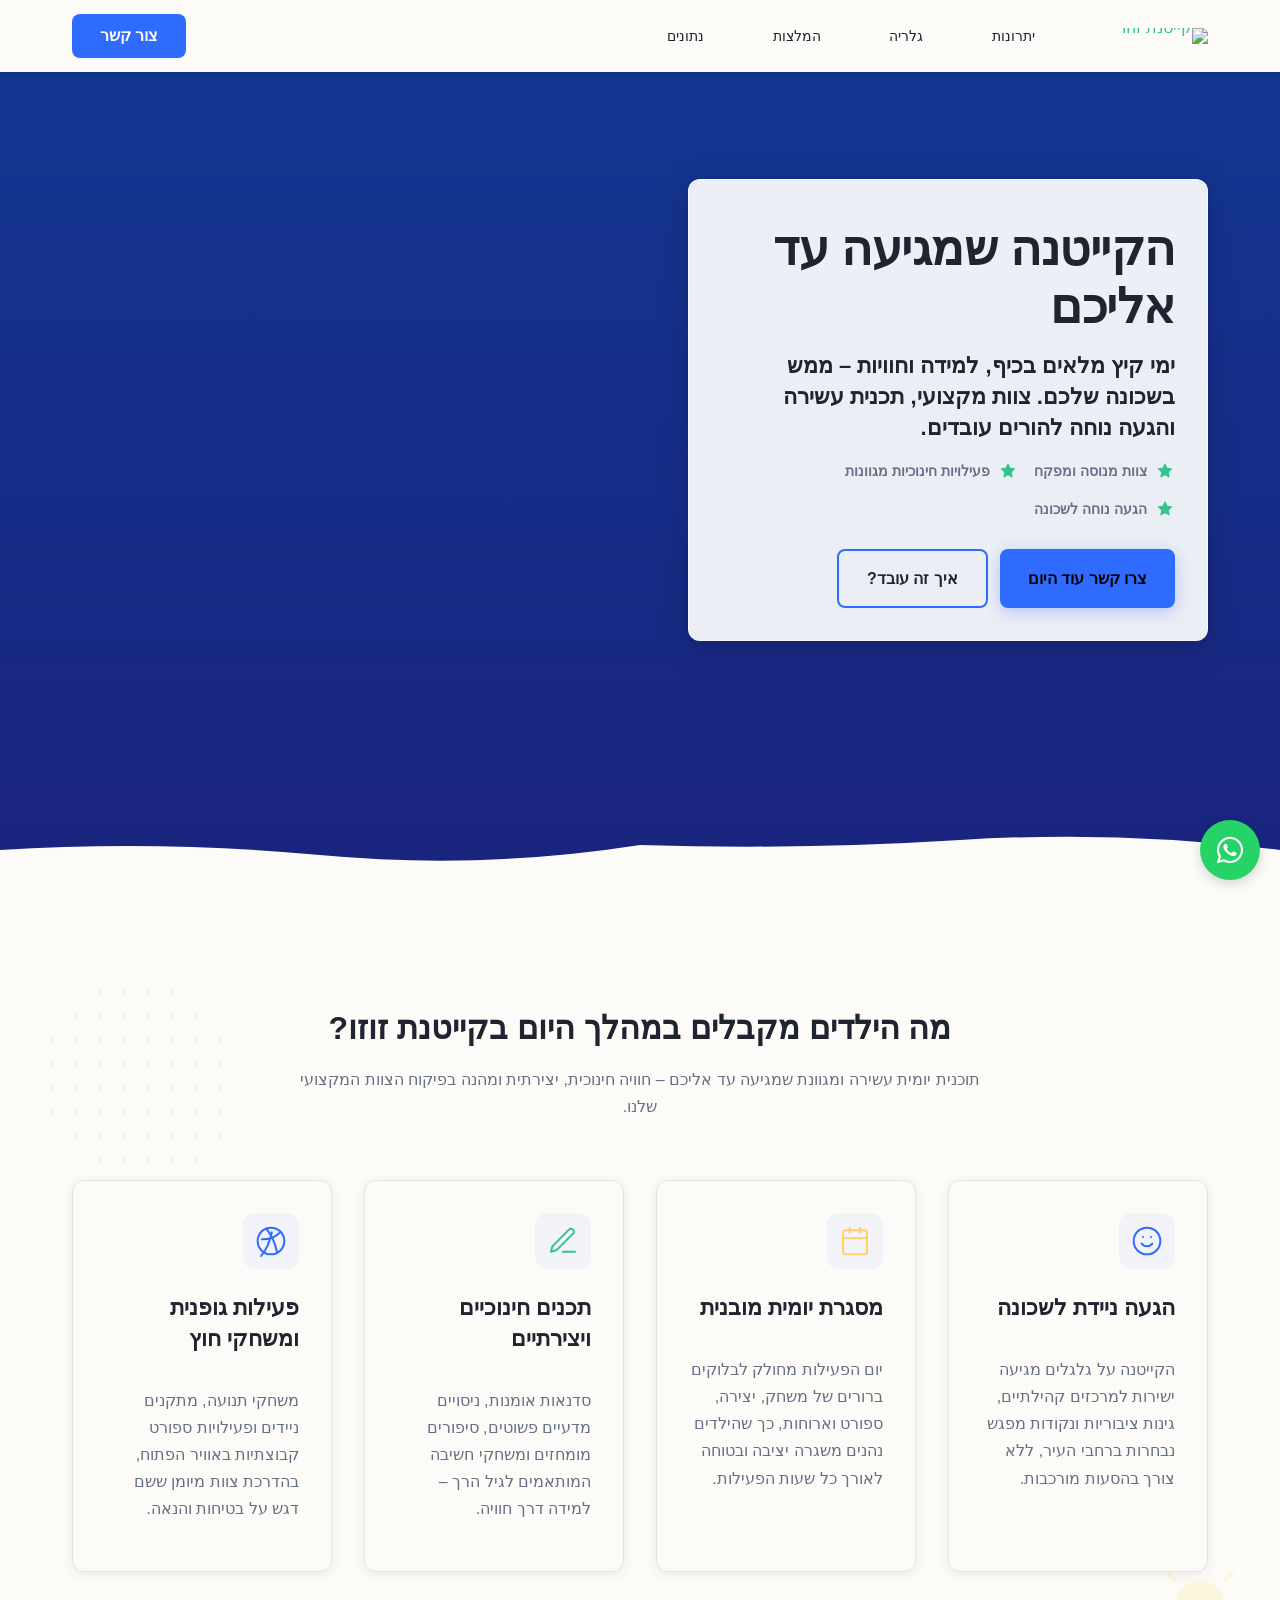
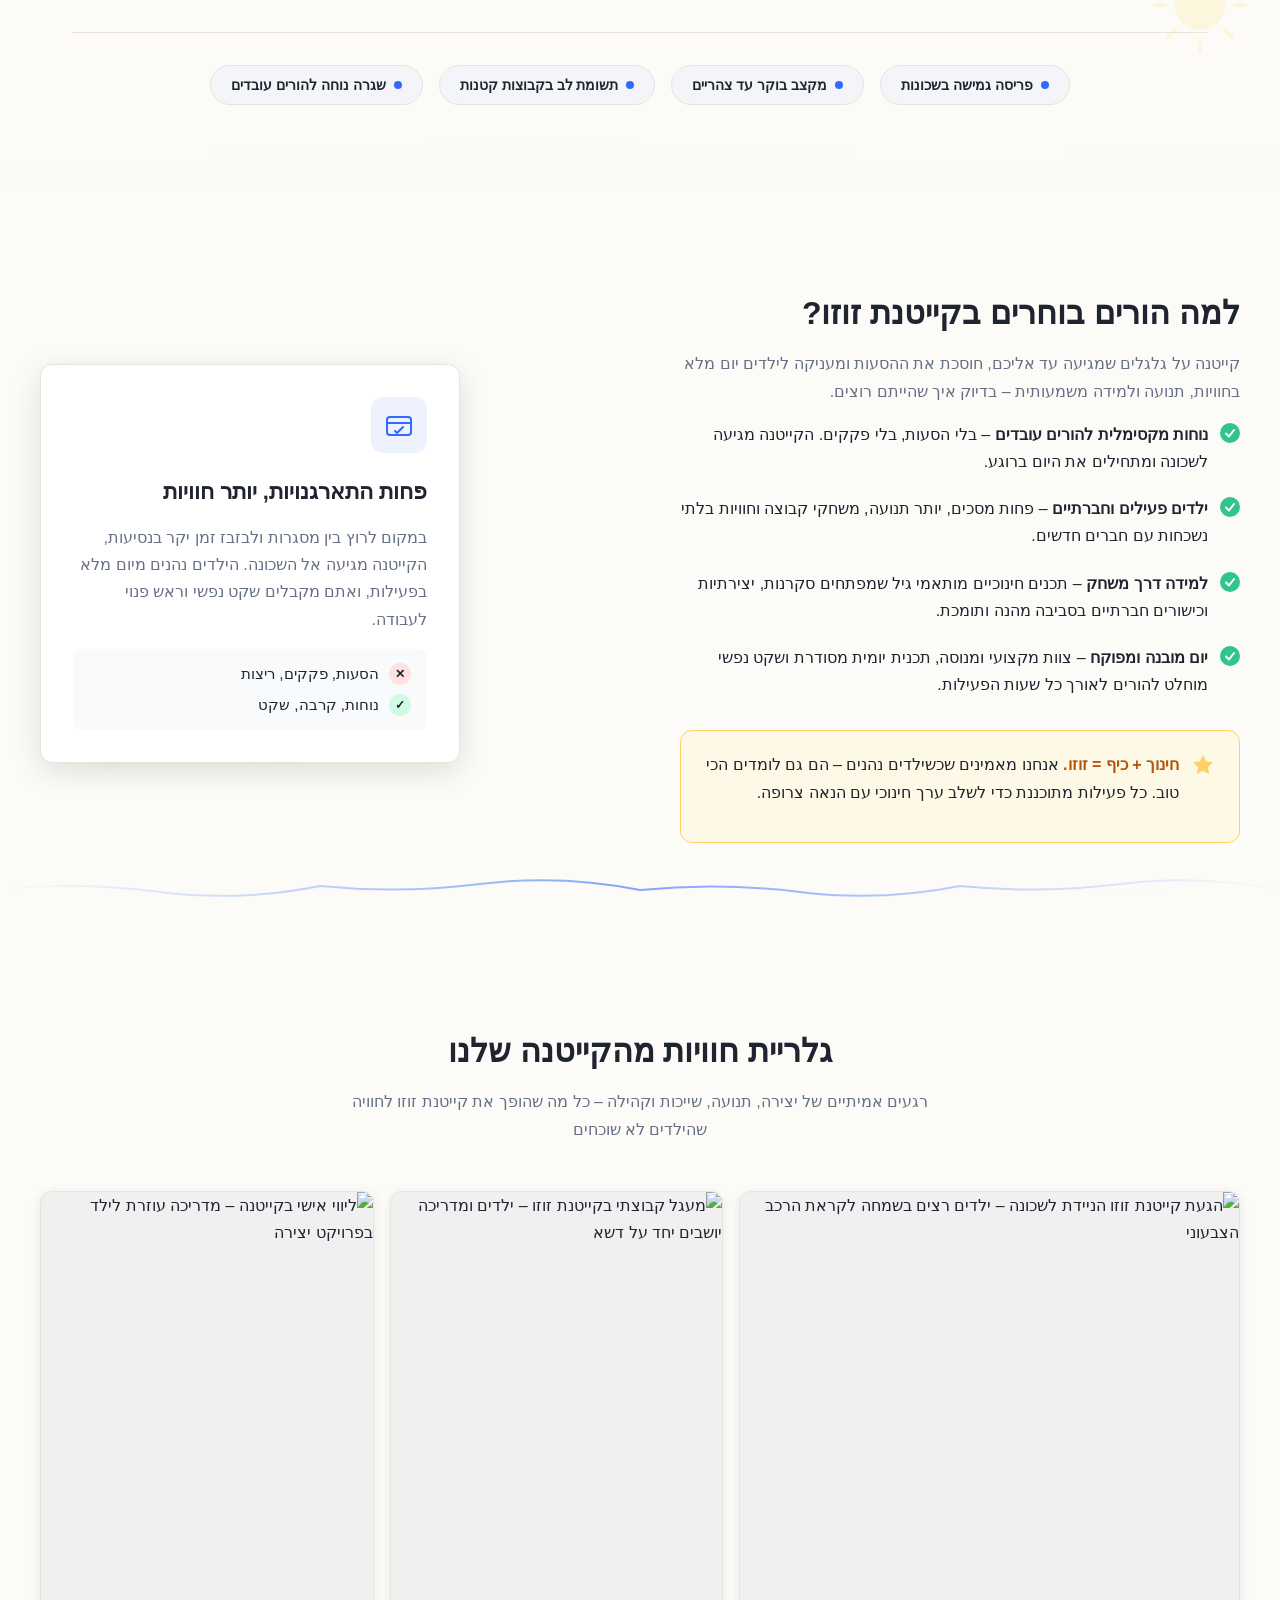
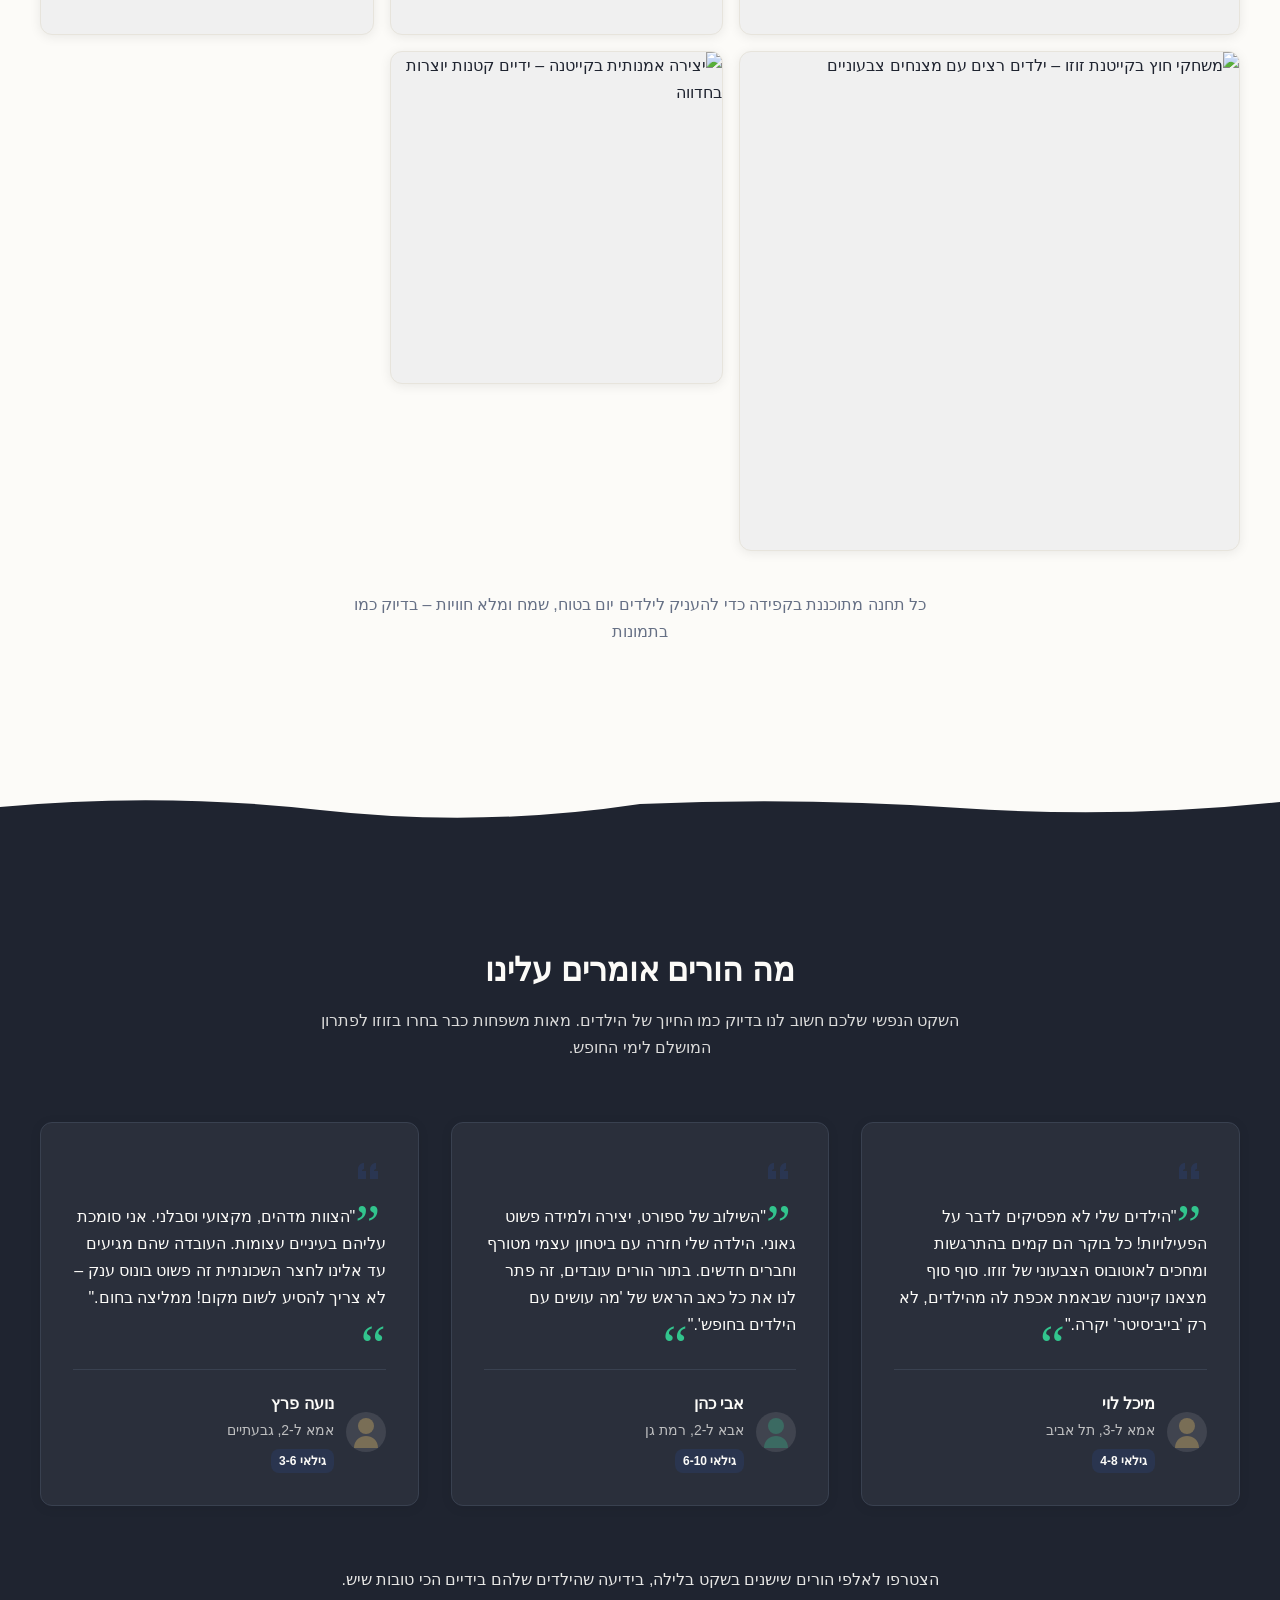
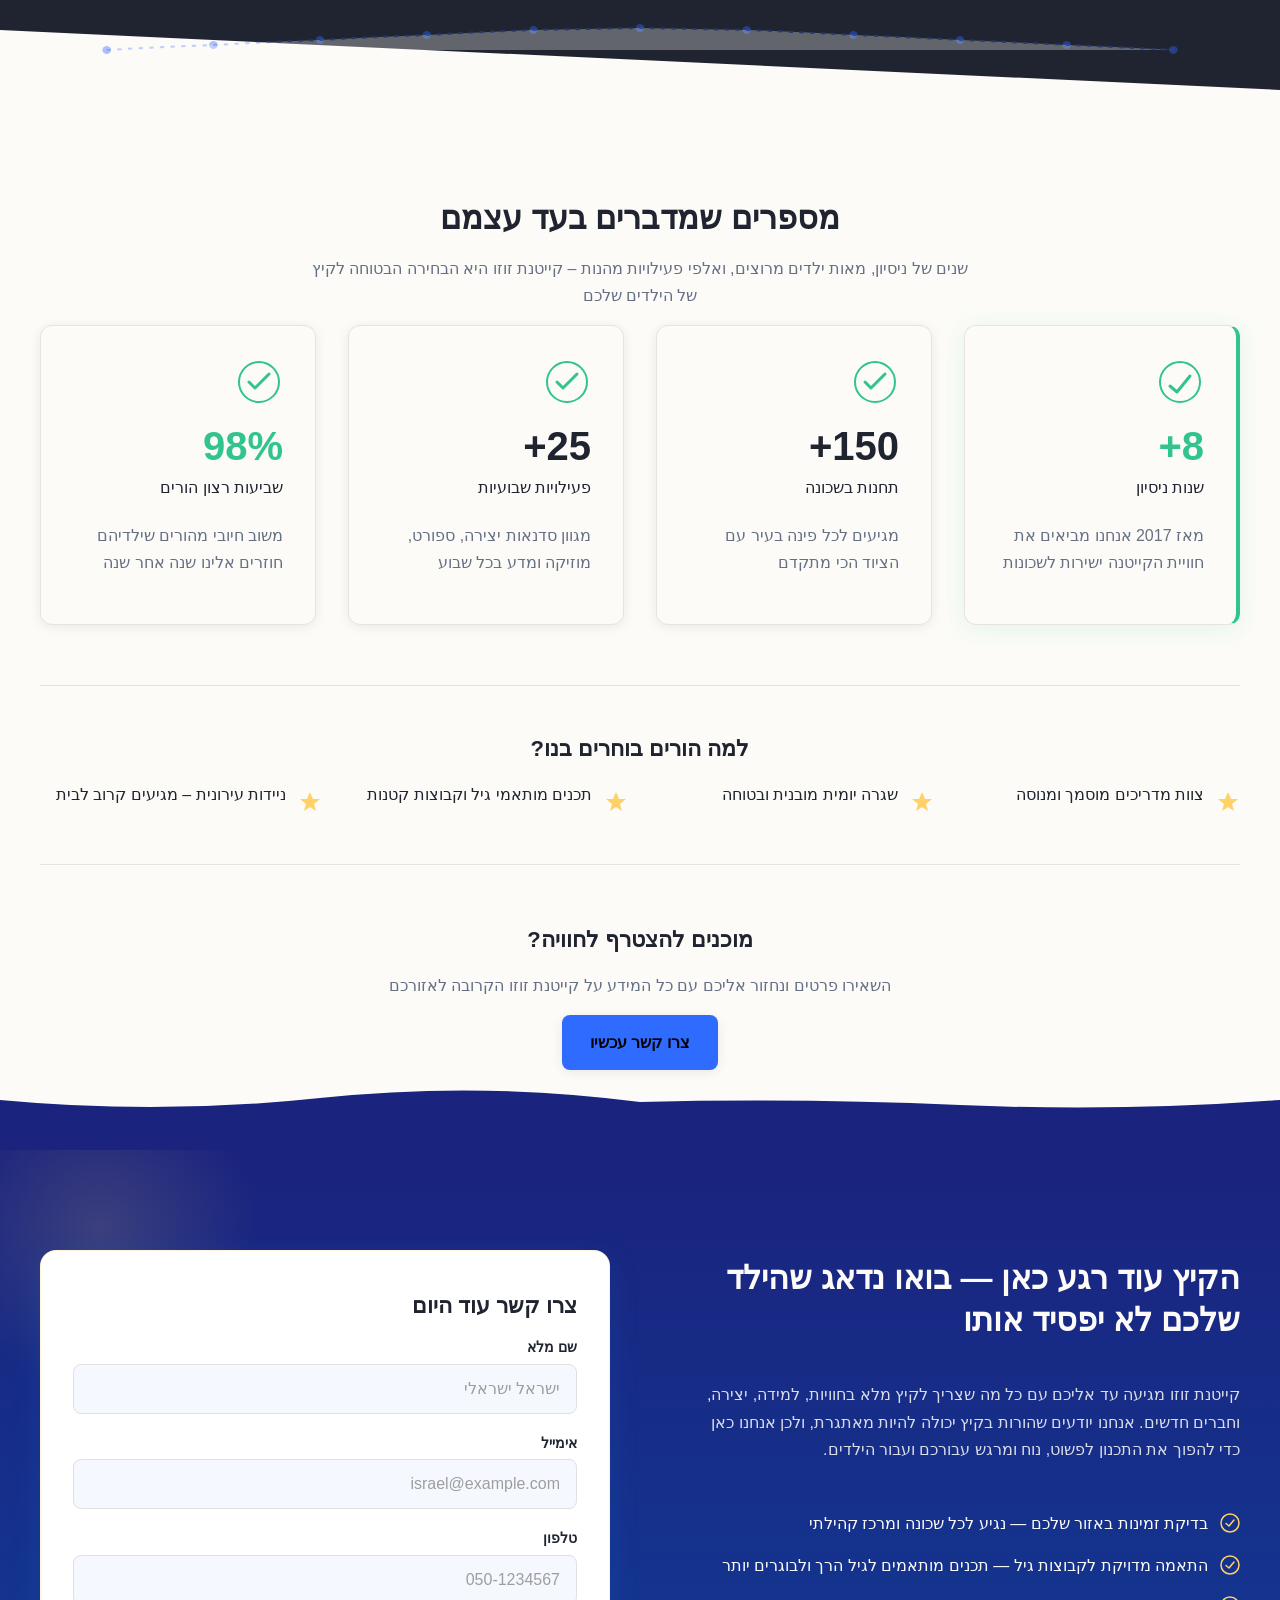
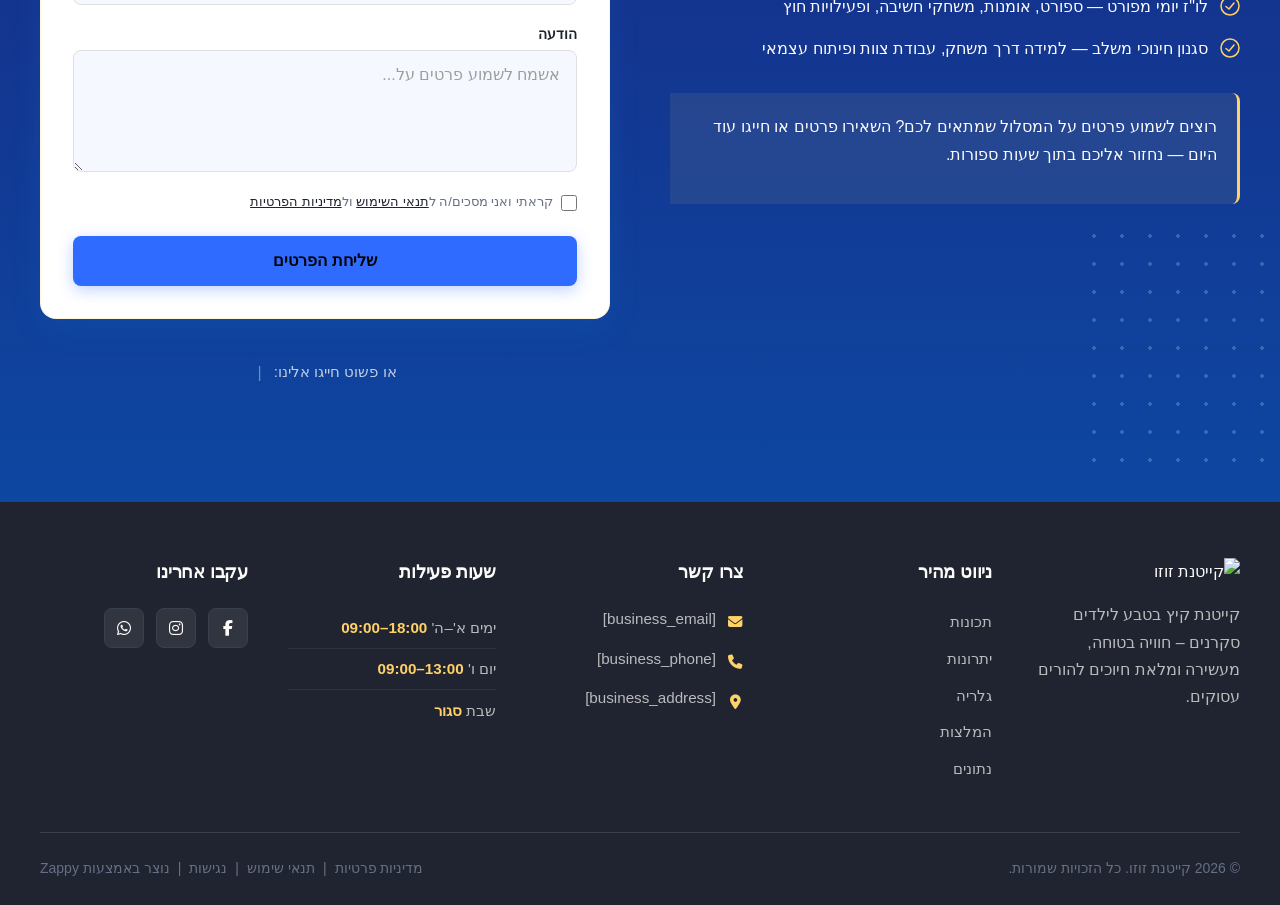
==== commit 565d7f25: "Background sync: Progressive GitHub Sync" ====
--- a/public/index.html
+++ b/public/index.html
@@ -1 +1 @@
-<!doctype html><html dir="rtl" lang="he"><head><meta charset="UTF-8"><meta content="width=device-width,initial-scale=1" name="viewport"><meta content="index, follow" name="robots"><title>קייטנה על גלגלים שמגיעה עד אליכם — קייטנת זוזו</title><meta content="מחפשים קייטנת קיץ לילדים שלא דורשת נסיעות? קייטנת זוזו מביאה את כל הכיף, היצירה והחוויות החינוכיות ישירות לחצר שלכם בתל אביב. תנו לילדים קיץ בלתי נשכח עם פעילויות ניידות, צוות מקצועי ותוכנית יומית עשירה. הצטרפו עכשיו למהפכת הקייטנות על גלגלים!" name="description"><meta content="קייטנת קיץ לילדים, קייטנת יום לילדים בתל אביב, קייטנה על גלגלים, קייטנת זוזו, קייטנה חינוכית לגיל הרך" name="keywords"><link href="/assets/favicon.ico" rel="icon" type="image/x-icon"><link href="/assets/favicon-16x16.png" rel="icon" type="image/png" sizes="16x16"><link href="/assets/favicon-32x32.png" rel="icon" type="image/png" sizes="32x32"><link href="/assets/favicon-48x48.png" rel="icon" type="image/png" sizes="48x48"><link href="/assets/favicon-192x192.png" rel="icon" type="image/png" sizes="192x192"><link href="/assets/favicon-512x512.png" rel="icon" type="image/png" sizes="512x512"><link href="/assets/apple-touch-icon.png" rel="apple-touch-icon"><script>!function(){"use strict";var t="b5d4396d-6c2a-47a7-aef3-fec743d446cd",e="https://api.zappy5.com/api/analytics/track",a=18e5,n=2592e6,o=!0,i=!0,r=!0;var s=function(){var e="zappy_visitor_"+t,a=null;try{if(a=localStorage.getItem(e)){var o=JSON.parse(a),i=Date.now();if(i-o.created<n)return o.lastSeen=i,localStorage.setItem(e,JSON.stringify(o)),o.id}}catch(t){console.warn("Zappy Analytics: LocalStorage not available")}var r="zv_"+Date.now()+"_"+Math.random().toString(36).substr(2,9);try{localStorage.setItem(e,JSON.stringify({id:r,created:Date.now(),lastSeen:Date.now()}))}catch(t){}return r}(),c=function(){var e="zappy_session_"+t,n=null;try{if(n=sessionStorage.getItem(e)){var o=JSON.parse(n),i=Date.now();if(i-o.timestamp<a)return o.timestamp=i,sessionStorage.setItem(e,JSON.stringify(o)),o.id}}catch(t){console.warn("Zappy Analytics: SessionStorage not available")}var r="zs_"+Date.now()+"_"+Math.random().toString(36).substr(2,9);try{sessionStorage.setItem(e,JSON.stringify({id:r,timestamp:Date.now()}))}catch(t){}return r}();function l(a,n){n=n||{};var o={website_id:t,event_type:a,page_path:window.location.pathname,referrer:document.referrer||"direct",visitor_id:s,session_id:c,metadata:n};if(navigator.sendBeacon){var i=new Blob([JSON.stringify(o)],{type:"application/json"});navigator.sendBeacon(e,i)}else fetch(e,{method:"POST",headers:{"Content-Type":"application/json"},body:JSON.stringify(o),keepalive:!0}).catch(function(t){console.warn("Zappy Analytics: Failed to track event",t)})}o&&l("pageview",{title:document.title,url:window.location.href}),i&&document.addEventListener("click",function(t){var e=t.target;if("BUTTON"===e.tagName||e.closest("button")){var a="BUTTON"===e.tagName?e:e.closest("button");l("click",{element:"button",text:a.textContent.trim().substring(0,100),id:a.id||null,class:a.className||null})}else if("A"===e.tagName||e.closest("a")){var n="A"===e.tagName?e:e.closest("a");l("navigation",{element:"link",text:n.textContent.trim().substring(0,100),href:n.href,external:n.hostname!==window.location.hostname})}},!0),r&&document.addEventListener("submit",function(t){var e=t.target;l("form_submit",{form_id:e.id||null,form_name:e.name||null,form_action:e.action||null,form_method:e.method||"GET"})},!0);var d=Date.now();window.addEventListener("beforeunload",function(){l("page_unload",{time_on_page:Math.floor((Date.now()-d)/1e3),page_path:window.location.pathname})}),window.zappyAnalytics={track:l,getVisitorId:function(){return s},getSessionId:function(){return c}}}()</script><meta content="קייטנה על גלגלים שמגיעה עד אליכם — קייטנת זוזו" property="og:title"><meta content="מחפשים קייטנת קיץ לילדים שלא דורשת נסיעות? קייטנת זוזו מביאה את כל הכיף, היצירה והחוויות החינוכיות ישירות לחצר שלכם בתל אביב. תנו לילדים קיץ בלתי נשכח עם פעילויות ניידות, צוות מקצועי ותוכנית יומית עשירה. הצטרפו עכשיו למהפכת הקייטנות על גלגלים!" property="og:description"><meta content="summary_large_image" name="twitter:card"><meta content="קייטנה על גלגלים שמגיעה עד אליכם — קייטנת זוזו" name="twitter:title"><meta content="מחפשים קייטנת קיץ לילדים שלא דורשת נסיעות? קייטנת זוזו מביאה את כל הכיף, היצירה והחוויות החינוכיות ישירות לחצר שלכם בתל אביב. תנו לילדים קיץ בלתי נשכח עם פעילויות ניידות, צוות מקצועי ותוכנית יומית עשירה. הצטרפו עכשיו למהפכת הקייטנות על גלגלים!" name="twitter:description"><meta content="website" property="og:type"><meta content="he_IL" property="og:locale"><link href="https://cdnjs.cloudflare.com/ajax/libs/font-awesome/6.4.0/css/all.min.css" rel="stylesheet"><style>.skip-link{position:absolute;top:0;left:0;transform:translateY(-200%);padding:12px 18px;background:var(--bg-dark,#1a1a1a);color:var(--text-light,#fff);font-weight:600;border-radius:0 0 8px 0;z-index:10000}.skip-link:focus{transform:none;outline:2px solid var(--ring,#fff);outline-offset:2px}:focus-visible{outline:2px solid var(--ring,currentColor);outline-offset:3px}</style><link href="/assets/favicon.ico" rel="icon" type="image/x-icon"><link href="/assets/favicon-16x16.png" rel="icon" type="image/png" sizes="16x16"><link href="/assets/favicon-32x32.png" rel="icon" type="image/png" sizes="32x32"><link href="/assets/favicon-48x48.png" rel="icon" type="image/png" sizes="48x48"><link href="/assets/favicon-192x192.png" rel="icon" type="image/png" sizes="192x192"><link href="/assets/favicon-512x512.png" rel="icon" type="image/png" sizes="512x512"><link href="/assets/apple-touch-icon.png" rel="apple-touch-icon"><link href="https://cdn.jsdelivr.net/npm/vanilla-cookieconsent@3/dist/cookieconsent.css" rel="stylesheet"><script src="https://cdn.jsdelivr.net/npm/vanilla-cookieconsent@3/dist/cookieconsent.umd.js"></script><script src="https://cdn.jsdelivr.net/gh/mickidum/acc_toolbar/acctoolbar/acctoolbar.min.js"></script><link href="/styles.css" rel="stylesheet"><script>window.ZAPPY_WEBSITE_ID="b5d4396d-6c2a-47a7-aef3-fec743d446cd",window.ZAPPY_API_BASE="https://api.zappy5.com"</script><style id="zappy-dropdown-submenu-styles">#navMenu li:has(.sub-menu),.nav-menu li:has(.sub-menu),.navbar li:has(.sub-menu),nav li:has(.sub-menu){position:relative}#navMenu .sub-menu,.nav-menu .sub-menu,.navbar .sub-menu,nav .sub-menu{display:block!important;position:absolute!important;top:100%;left:0;min-width:220px;background:#fff;border-radius:8px;box-shadow:0 8px 25px rgba(0,0,0,.15);padding:8px 0;opacity:0;visibility:hidden;transform:translateY(10px);transition:all .3s ease;z-index:1000;list-style:none;pointer-events:none}#navMenu li:hover>.sub-menu,.nav-menu li:hover>.sub-menu,.navbar li:hover>.sub-menu,nav li:hover>.sub-menu{opacity:1!important;visibility:visible!important;transform:translateY(0)!important;pointer-events:auto!important}.sub-menu li{list-style:none;margin:0;padding:0}.sub-menu a{display:block!important;padding:10px 16px!important;color:var(--text-dark,#333)!important;font-weight:500;text-decoration:none;white-space:nowrap;transition:background-color .2s}.sub-menu .zappy-nav-child>a{padding-left:28px!important;font-size:.9em!important;opacity:.85!important}[dir=rtl] .sub-menu .zappy-nav-child>a,html[lang=ar] .sub-menu .zappy-nav-child>a,html[lang=he] .sub-menu .zappy-nav-child>a{padding-left:10px!important;padding-right:28px!important}.sub-menu .zappy-nav-parent>a{font-weight:600!important}.sub-menu a:hover{background-color:#f5f5f5}[dir=rtl] .nav-menu .sub-menu,[dir=rtl] .navbar .sub-menu,[dir=rtl] nav .sub-menu,html[lang=ar] .nav-menu .sub-menu,html[lang=ar] .navbar .sub-menu,html[lang=ar] nav .sub-menu,html[lang=he] .nav-menu .sub-menu,html[lang=he] .navbar .sub-menu,html[lang=he] nav .sub-menu{left:auto!important;right:0!important}.sub-menu:empty,.sub-menu:not(:has(li)):not(:has(> a)),.sub-menu:not(:has(li:not(.zappy-hidden-menu-item))):not(:has(> a)){display:none!important;opacity:0!important;visibility:hidden!important;pointer-events:none!important}li:has(.menu-group-title):hover>.sub-menu{opacity:1!important;visibility:visible!important;transform:translateY(0)!important;pointer-events:auto!important}#navMenu>li>.menu-group-title,.nav-menu>li>.menu-group-title{display:inline-block;padding:.5rem 1rem;cursor:default;user-select:none}@media (max-width:768px){#navMenu .sub-menu,.nav-menu .sub-menu,.navbar .sub-menu,nav .sub-menu{position:static!important;transform:none!important;box-shadow:none!important;background:0 0!important;max-height:0;overflow:hidden;opacity:0;visibility:hidden;transition:max-height .3s ease,opacity .3s ease;padding:0!important;border-radius:0!important}#navMenu .sub-menu.mobile-expanded,.nav-menu .sub-menu.mobile-expanded,.navbar .sub-menu.mobile-expanded{max-height:none!important;overflow-y:visible!important;opacity:1!important;visibility:visible!important;padding:8px 0 8px 16px!important}[dir=rtl] .sub-menu.mobile-expanded,html[lang=he] .sub-menu.mobile-expanded{padding:8px 16px 8px 0!important}#navMenu li:hover>.sub-menu,.nav-menu li:hover>.sub-menu,.navbar li:hover>.sub-menu,nav li:hover>.sub-menu{opacity:0;visibility:hidden;pointer-events:none}#navMenu li>.sub-menu.mobile-expanded,.nav-menu li>.sub-menu.mobile-expanded,.navbar li>.sub-menu.mobile-expanded,nav li>.sub-menu.mobile-expanded{opacity:1!important;visibility:visible!important;pointer-events:auto!important}#navMenu li:has(.sub-menu),.nav-menu li:has(.sub-menu),.navbar li:has(.sub-menu),nav li:has(.sub-menu){display:flex!important;flex-wrap:wrap!important;align-items:center!important;position:relative!important;min-height:44px!important}#navMenu li:has(.sub-menu)>a,.nav-menu li:has(.sub-menu)>a,.navbar li:has(.sub-menu)>a,nav li:has(.sub-menu)>a{flex:1!important;min-width:0!important}#navMenu li:has(.sub-menu)>.menu-group-title,.nav-menu li:has(.sub-menu)>.menu-group-title,.navbar li:has(.sub-menu)>.menu-group-title,nav li:has(.sub-menu)>.menu-group-title{flex:1!important;min-width:0!important;padding:0!important;line-height:inherit!important}#navMenu li:has(.sub-menu)>.sub-menu,.nav-menu li:has(.sub-menu)>.sub-menu,.navbar li:has(.sub-menu)>.sub-menu,nav li:has(.sub-menu)>.sub-menu{flex-basis:100%!important;width:100%!important}#navMenu li:has(.sub-menu)>a [class*=arrow],#navMenu li:has(.sub-menu)>a [class*=chevron],.nav-menu li:has(.sub-menu)>a .fa-angle-down,.nav-menu li:has(.sub-menu)>a .fa-chevron-down,.nav-menu li:has(.sub-menu)>a [class*=arrow],.nav-menu li:has(.sub-menu)>a [class*=chevron],nav li:has(.sub-menu)>a [class*=arrow],nav li:has(.sub-menu)>a [class*=chevron]{display:none!important;visibility:hidden!important}.mobile-submenu-toggle{display:flex!important;align-items:center!important;justify-content:center!important;width:44px!important;height:auto!important;background:0 0!important;border:none!important;cursor:pointer!important;color:var(--text-dark)!important;position:static!important;flex-shrink:0!important;align-self:stretch!important;z-index:2!important;padding:0!important;margin:0!important}.mobile-submenu-toggle::after{content:''!important;width:0!important;height:0!important;border-left:6px solid transparent!important;border-right:6px solid transparent!important;border-top:7px solid currentColor!important;transition:transform .3s ease!important}.mobile-submenu-toggle.expanded::after{transform:rotate(180deg)!important}.sub-menu a{padding:10px 0!important;display:block!important;color:var(--text-dark)!important;white-space:normal!important}.sub-menu .zappy-nav-child>a{padding-left:28px!important;font-size:.9em!important;opacity:.85!important}[dir=rtl] .sub-menu .zappy-nav-child>a,html[lang=ar] .sub-menu .zappy-nav-child>a,html[lang=he] .sub-menu .zappy-nav-child>a{padding-left:0!important;padding-right:28px!important}.sub-menu .zappy-nav-parent>a{font-weight:600!important}#navMenu.active,.nav-menu.active{max-width:100vw!important;overflow-x:hidden!important;box-sizing:border-box!important}.navbar .sub-menu li a,.zappy-products-dropdown .sub-menu a,nav.navbar .sub-menu li a{color:var(--text-dark)!important}}@media (min-width:769px){.mobile-submenu-toggle{display:none!important}}</style><style id="zappy-widget-visibility">html[dir=rtl] .whatsapp-float{right:20px!important;left:auto!important}html:not([dir]) .whatsapp-float,html[dir=ltr] .whatsapp-float{left:20px!important;right:auto!important}html[dir=rtl] #mic-access-tool-general-button,html[dir=rtl] #mic-init-access-tool #mic-access-tool-general-button,html[dir=rtl] #mic-init-access-tool .mic-access-tool-general-button,html[dir=rtl] ._access-icon,html[dir=rtl] .mic-access-tool-general-button{left:20px!important;right:auto!important}html:not([dir]) #mic-access-tool-general-button,html:not([dir]) #mic-init-access-tool #mic-access-tool-general-button,html:not([dir]) #mic-init-access-tool .mic-access-tool-general-button,html:not([dir]) ._access-icon,html:not([dir]) .mic-access-tool-general-button,html[dir=ltr] #mic-access-tool-general-button,html[dir=ltr] #mic-init-access-tool #mic-access-tool-general-button,html[dir=ltr] #mic-init-access-tool .mic-access-tool-general-button,html[dir=ltr] ._access-icon,html[dir=ltr] .mic-access-tool-general-button{right:20px!important;left:auto!important}@media (max-width:768px){.whatsapp-float{display:flex!important}}@media (min-width:769px){.whatsapp-float{display:flex!important}}@media (max-width:768px){#mic-access-tool-general-button,#mic-init-access-tool #mic-access-tool-general-button,#mic-init-access-tool .mic-access-tool-general-button,._access-icon,.mic-access-tool-general-button{display:flex!important;visibility:visible!important;opacity:1!important;pointer-events:auto!important}#mic-access-tool-box.opened-mic-access-tool,#mic-init-access-tool #mic-access-tool-box.opened-mic-access-tool,.mic-access-tool-box.opened-mic-access-tool{visibility:visible!important;opacity:1!important;pointer-events:auto!important}}@media (min-width:769px){#mic-access-tool-general-button,#mic-init-access-tool #mic-access-tool-general-button,#mic-init-access-tool .mic-access-tool-general-button,._access-icon,.mic-access-tool-general-button{display:flex!important;visibility:visible!important;opacity:1!important;pointer-events:auto!important}#mic-access-tool-box.opened-mic-access-tool,#mic-init-access-tool #mic-access-tool-box.opened-mic-access-tool,.mic-access-tool-box.opened-mic-access-tool{visibility:visible!important;opacity:1!important;pointer-events:auto!important}}</style></head><body><a href="#main" class="skip-link">דלג לתוכן הראשי</a><nav class="navbar" dir="rtl"><button class="mobile-toggle" aria-label="Menu" id="mobileToggle"><svg viewBox="0 0 24 24" fill="none" height="24" width="24" class="hamburger-icon"><path d="M3 12h18M3 6h18M3 18h18" stroke="currentColor" stroke-width="2" stroke-linecap="round"></path></svg> <svg viewBox="0 0 24 24" fill="none" height="24" width="24" class="close-icon" style="display:none"><path d="M18 6L6 18M6 6l12 12" stroke="currentColor" stroke-width="2" stroke-linecap="round"></path></svg></button> <button class="phone-header-btn" aria-label="Call" data-phone="[business_phone]"><svg viewBox="0 0 24 24" fill="currentColor" height="20" width="20"><path d="M22 16.92v3a2 2 0 0 1-2.18 2 19.79 19.79 0 0 1-8.63-3.07 19.5 19.5 0 0 1-6-6 19.79 19.79 0 0 1-3.07-8.67A2 2 0 0 1 4.11 2h3a2 2 0 0 1 2 1.72 12.84 12.84 0 0 0 .7 2.81 2 2 0 0 1-.45 2.11L8.09 9.91a16 16 0 0 0 6 6l1.27-1.27a2 2 0 0 1 2.11-.45 12.84 12.84 0 0 0 2.81.7A2 2 0 0 1 22 16.92z"></path></svg></button><div class="nav-container"><div class="nav-right-group"><div class="nav-brand"><a href="/" class="logo-link"><img alt="קייטנת זוזו" src="/assets/site---------image-1.webp" class="logo"></a></div><ul class="nav-menu" id="navMenu"><li><a href="#features">תכונות</a></li><li><a href="#benefits">יתרונות</a></li><li><a href="#gallery">גלריה</a></li><li><a href="#testimonials">המלצות</a></li><li><a href="#stats">נתונים</a></li></ul></div><div class="nav-cta-container"><a href="#contact" class="nav-cta-btn">צור קשר</a></div></div></nav><script>window.addEventListener("load",function(){const e=document.querySelector(".navbar, nav, header");if(!e)return void console.log("[Navbar] Navbar element not found");let t=document.getElementById("mobileToggle")||document.querySelector(".mobile-toggle")||document.querySelector(".hamburger")||document.querySelector(".hamburger-menu")||document.querySelector(".menu-toggle")||document.querySelector(".burger-menu")||document.querySelector('[aria-label="Menu"]')||document.querySelector('[aria-label="תפריט"]');const n=document.querySelector(".phone-header-btn"),o=window.getComputedStyle(e);let r=o.backgroundColor;if(console.log("[Navbar] Initial navbar background:",r),"transparent"===r||"rgba(0, 0, 0, 0)"===r||r.startsWith("rgba")&&r.includes(", 0)")){const e=o.backgroundImage;if(e&&"none"!==e)console.log("[Navbar] Navbar has background image/gradient, using dark text"),r="rgb(240, 240, 240)";else{const e=window.getComputedStyle(document.body).backgroundColor;console.log("[Navbar] Navbar transparent, using body background:",e),r=e}}const a=r.match(/\d+/g);if(a&&a.length>=3){const e=(.299*parseInt(a[0])+.587*parseInt(a[1])+.114*parseInt(a[2]))/255;console.log("[Navbar] Mobile button colors preserved from Claude CSS (luminance:",e.toFixed(2)+")");const o=document.createElement("style");o.id="zappy-mobile-nav-fix";document.documentElement.lang;document.documentElement.dir,o.textContent='\n        /* Hide mobile buttons on desktop, show only on mobile */\n        @media (min-width: 769px) {\n          .mobile-toggle,\n          .phone-header-btn {\n            display: none !important;\n          }\n        }\n        \n        /* Show and position mobile buttons correctly on mobile */\n        @media (max-width: 768px) {\n          .navbar,\n          nav.navbar {\n            min-height: 70px !important;\n          }\n\n          .mobile-toggle,\n          .phone-header-btn {\n            position: absolute !important;\n            top: 0 !important;\n            bottom: 0 !important;\n            margin-top: auto !important;\n            margin-bottom: auto !important;\n            transform: none !important;\n            z-index: 1001 !important;\n            display: flex !important;\n            align-items: center !important;\n            justify-content: center !important;\n            width: 36px !important;\n            height: 36px !important;\n            border-radius: 50% !important;\n            border: none !important;\n            cursor: pointer !important;\n            padding: 6px !important;\n            background: none !important;\n            color: var(--nav-text, var(--text-dark)) !important;\n            touch-action: manipulation !important;\n            -webkit-tap-highlight-color: transparent !important;\n          }\n\n          html[data-zappy-site-type="ecommerce"] .phone-header-btn,\n          body[data-zappy-site-type="ecommerce"] .phone-header-btn,\n          html[data-zappy-site-type="ecommerce"] header .phone-header-btn,\n          html[data-zappy-site-type="ecommerce"] nav .phone-header-btn {\n            display: none !important;\n            visibility: hidden !important;\n            width: 0 !important;\n            height: 0 !important;\n            min-width: 0 !important;\n            overflow: hidden !important;\n          }\n          \n          /* LTR positioning (default): hamburger LEFT, phone RIGHT */\n          html:not([dir="rtl"]):not([lang="he"]):not([lang="ar"]) .mobile-toggle,\n          html[dir="ltr"] .mobile-toggle {\n            left: 12px !important;\n            right: auto !important;\n          }\n          html:not([dir="rtl"]):not([lang="he"]):not([lang="ar"]) .phone-header-btn,\n          html[dir="ltr"] .phone-header-btn {\n            right: 12px !important;\n            left: auto !important;\n          }\n          \n          /* RTL positioning: hamburger RIGHT, phone LEFT */\n          html[dir="rtl"] .mobile-toggle,\n          html[lang="he"] .mobile-toggle,\n          html[lang="ar"] .mobile-toggle {\n            right: 12px !important;\n            left: auto !important;\n          }\n          html[dir="rtl"] .phone-header-btn,\n          html[lang="he"] .phone-header-btn,\n          html[lang="ar"] .phone-header-btn {\n            left: 12px !important;\n            right: auto !important;\n          }\n          \n          /* CRITICAL: Ensure nav-container has min-height on mobile */\n          /* All children are positioned absolutely/fixed on mobile, so height:auto collapses to 0 */\n          .nav-container {\n            min-height: 70px !important;\n            position: relative !important;\n          }\n          \n          /* Ensure SVG icons are properly sized and inherit color */\n          .mobile-toggle svg,\n          .phone-header-btn svg {\n            width: 24px !important;\n            height: 24px !important;\n            /* Don\'t force display - let JavaScript control hamburger/close toggle */\n          }\n          \n          /* Reset nav-cta-container on mobile - remove desktop box-shadow/padding */\n          /* that creates a visible ghost box when CTA button is hidden */\n          .nav-cta-container {\n            box-shadow: none !important;\n            padding: 0 !important;\n          }\n          \n          /* Hide nav-cta-container entirely on mobile when there\'s no lang-switcher */\n          /* (only the CTA button is inside, and it\'s hidden on mobile) */\n          .nav-cta-container:not(:has(.lang-switcher)) {\n            display: none !important;\n          }\n          \n          /* CRITICAL: Prevent hero image fade gradient from bleeding over headline text */\n          /* The .image-fade-gradient has bottom: -30px (extends below parent) */\n          /* On mobile stacked layout, this overlaps the h1 text below the image */\n          .hero-image-column {\n            overflow: hidden !important;\n          }\n          .image-fade-gradient {\n            bottom: 0 !important;\n          }\n          \n          /* Hide desktop language switcher on mobile - hamburger menu handles it */\n          /* High specificity to override stored CSS */\n          .lang-switcher,\n          .nav-cta-container .lang-switcher,\n          .nav-container .lang-switcher,\n          .navbar .lang-switcher,\n          .navbar .nav-cta-container .lang-switcher {\n            display: none !important;\n          }\n        }\n      ';const r=document.getElementById("zappy-mobile-nav-fix");r&&r.remove(),document.head.appendChild(o),console.log("[Navbar] Critical CSS injected for mobile nav positioning");const i=window.innerWidth<=768;if(t){const e=t.querySelector(".hamburger-icon"),n=t.querySelector(".close-icon");e&&(e.style.setProperty("width","24px","important"),e.style.setProperty("height","24px","important"),e.style.setProperty("display","block","important")),n&&(n.style.setProperty("width","24px","important"),n.style.setProperty("height","24px","important"),n.style.setProperty("display","none","important")),i?(t.style.setProperty("position","absolute","important"),t.style.setProperty("top","0","important"),t.style.setProperty("bottom","0","important"),t.style.setProperty("margin-top","auto","important"),t.style.setProperty("margin-bottom","auto","important"),t.style.setProperty("transform","none","important"),t.style.setProperty("z-index","1001","important"),t.style.removeProperty("left"),t.style.removeProperty("right"),console.log("[Navbar] Mobile toggle positioning applied (mobile viewport)")):(t.style.removeProperty("position"),t.style.removeProperty("top"),t.style.removeProperty("transform"),t.style.removeProperty("z-index"),t.style.removeProperty("left"),t.style.removeProperty("right"),console.log("[Navbar] Desktop viewport - cleared mobile toggle inline positioning"))}if(n){const e=n.querySelector("svg");e&&(e.style.width="24px",e.style.height="24px",e.setAttribute("width","24"),e.setAttribute("height","24")),i?(n.style.setProperty("position","absolute","important"),n.style.setProperty("top","0","important"),n.style.setProperty("bottom","0","important"),n.style.setProperty("margin-top","auto","important"),n.style.setProperty("margin-bottom","auto","important"),n.style.setProperty("transform","none","important"),n.style.setProperty("z-index","1001","important"),n.style.removeProperty("left"),n.style.removeProperty("right"),console.log("[Navbar] Phone button positioning applied (mobile viewport)")):(n.style.removeProperty("position"),n.style.removeProperty("top"),n.style.removeProperty("transform"),n.style.removeProperty("z-index"),n.style.removeProperty("left"),n.style.removeProperty("right"),console.log("[Navbar] Desktop viewport - cleared phone button inline positioning"))}}else console.log("[Navbar] Could not parse background color:",r);t=document.getElementById("mobileToggle")||document.querySelector(".mobile-toggle")||document.querySelector(".hamburger")||document.querySelector(".hamburger-menu")||document.querySelector(".menu-toggle")||document.querySelector(".burger-menu")||document.querySelector('[aria-label="Menu"]')||document.querySelector('[aria-label="תפריט"]');const i=document.getElementById("navMenu")||document.querySelector(".nav-menu")||document.querySelector(".nav-links")||document.querySelector("nav ul:not(.submenu)");if(!t||!i)return void console.log("[Navbar] Mobile toggle or menu not found:",{toggle:!!t,menu:!!i});i.id||(i.id="navMenu"),console.log("[Navbar] Initializing mobile menu...");const l=t.cloneNode(!0);t.parentNode.replaceChild(l,t);var s=0;function p(e){var t=Date.now();t-s<300||(s=t,function(e){e.preventDefault(),e.stopPropagation();const t=l.querySelector(".hamburger-icon"),n=l.querySelector(".close-icon");i.classList.contains("active")?(i.classList.remove("active"),t&&t.style.setProperty("display","block","important"),n&&n.style.setProperty("display","none","important"),document.body.style.overflow="",console.log("[Navbar] Menu closed")):(i.classList.add("active"),t&&t.style.setProperty("display","none","important"),n&&n.style.setProperty("display","block","important"),document.body.style.overflow="hidden",console.log("[Navbar] Menu opened"))}(e))}l.addEventListener("click",p),l.addEventListener("touchend",p),i.querySelectorAll("a").forEach(function(e){e.addEventListener("click",function(){if("#"===this.getAttribute("href"))return;const e=l.querySelector(".hamburger-icon"),t=l.querySelector(".close-icon");i.classList.remove("active"),e&&e.style.setProperty("display","block","important"),t&&t.style.setProperty("display","none","important"),document.body.style.overflow="",console.log("[Navbar] Menu closed (link clicked)")})});var m=i.querySelectorAll(".dropdown-toggle");m.forEach(function(e){e.addEventListener("click",function(e){e.preventDefault(),e.stopPropagation();var t=this.closest(".nav-dropdown");t&&(t.parentNode.querySelectorAll(".nav-dropdown.open").forEach(function(e){e!==t&&e.classList.remove("open")}),t.classList.toggle("open"),console.log("[Navbar] Dropdown toggled:",t.classList.contains("open")?"open":"closed"))})}),document.addEventListener("click",function(e){e.target.closest(".nav-dropdown")||document.querySelectorAll(".nav-dropdown.open").forEach(function(e){e.classList.remove("open")})}),console.log("[Navbar] Dropdown handlers initialized for "+m.length+" dropdowns"),n&&n.addEventListener("click",function(){const e=document.querySelectorAll('a[href^="tel:"]'),t=e.length>0?e[0].getAttribute("href").replace("tel:",""):"[business_phone]";window.location.href="tel:"+t,console.log("[Navbar] Phone button clicked")}),console.log("[Navbar] Mobile menu initialized successfully")})</script><main id="main"><section class="index-hero-section" data-band-index="0" data-layout-spec="דף הבית-hero" id="hero" data-hero-type="fullscreen-scrim"><img alt="קייטנת זוזו - פעילות קייטנה על גלגלים בשכונה" src="/assets/site-index-hero-image-1.webp" class="index-hero-section__bg" data-context="Bright outdoor scene of children engaged in mobile camp activities near a branded vehicle, with smiling counselors, tables, games, and a neighborhood setting, natural light, energetic atmosphere" data-placeholder="index-hero-image-1" height="800" loading="eager" width="1200" data-hero-bg="true" fetchpriority="high"><div class="index-hero-section__scrim" aria-hidden="true"></div><div class="index-hero-section__container"><div class="index-hero-section__card"><h1 class="index-hero-section__headline">הקייטנה שמגיעה עד אליכם</h1><h3 class="index-hero-section__subtitle">ימי קיץ מלאים בכיף, למידה וחוויות – ממש בשכונה שלכם. צוות מקצועי, תכנית עשירה והגעה נוחה להורים עובדים.</h3><div class="index-hero-section__trust"><div class="index-hero-section__trust-item"><svg viewBox="0 0 20 20" xmlns="http://www.w3.org/2000/svg" data-element-type="icon" data-icon-type="svg" fill="none" height="20" width="20"><path d="M10 2L12.39 6.84L17.66 7.61L13.83 11.37L14.73 16.63L10 14.14L5.27 16.63L6.17 11.37L2.34 7.61L7.61 6.84L10 2Z" fill="currentColor"></path></svg> <span>צוות מנוסה ומפקח</span></div><div class="index-hero-section__trust-item"><svg viewBox="0 0 20 20" xmlns="http://www.w3.org/2000/svg" data-element-type="icon" data-icon-type="svg" fill="none" height="20" width="20"><path d="M10 2L12.39 6.84L17.66 7.61L13.83 11.37L14.73 16.63L10 14.14L5.27 16.63L6.17 11.37L2.34 7.61L7.61 6.84L10 2Z" fill="currentColor"></path></svg> <span>פעילויות חינוכיות מגוונות</span></div><div class="index-hero-section__trust-item"><svg viewBox="0 0 20 20" xmlns="http://www.w3.org/2000/svg" data-element-type="icon" data-icon-type="svg" fill="none" height="20" width="20"><path d="M10 2L12.39 6.84L17.66 7.61L13.83 11.37L14.73 16.63L10 14.14L5.27 16.63L6.17 11.37L2.34 7.61L7.61 6.84L10 2Z" fill="currentColor"></path></svg> <span>הגעה נוחה לשכונה</span></div></div><div class="index-hero-section__ctas"><a href="#contact" class="index-hero-section__btn index-hero-section__btn--primary">צרו קשר עוד היום</a> <a href="#how-it-works" class="index-hero-section__btn index-hero-section__btn--secondary">איך זה עובד?</a></div></div></div><div class="index-hero-section__divider-wrapper" aria-hidden="true"><svg viewBox="0 0 1200 80" xmlns="http://www.w3.org/2000/svg" aria-hidden="true" data-no-icon-edit="true" preserveAspectRatio="none"><path d="M0,80 L0,30 Q150,20 300,35 T600,25 Q750,30 900,20 T1200,30 L1200,80 Z" fill="var(--bg-light)"></path></svg></div></section><section class="index-features-section" data-band-index="1" data-layout-spec="דף הבית-features" id="features"><div class="index-features-section__container"><div class="index-features-section__intro"><h2 class="index-features-section__title">מה הילדים מקבלים במהלך היום בקייטנת זוזו?</h2><p class="index-features-section__subtitle">תוכנית יומית עשירה ומגוונת שמגיעה עד אליכם – חוויה חינוכית, יצירתית ומהנה בפיקוח הצוות המקצועי שלנו.</p></div><div class="index-features-section__grid"><article class="index-features-section__card"><div class="index-features-section__card-icon" style="color:var(--primary)"><svg viewBox="0 0 24 24" xmlns="http://www.w3.org/2000/svg" data-element-type="icon" data-icon-type="svg" fill="none" height="32" width="32" stroke="currentColor" stroke-linecap="round" stroke-linejoin="round" stroke-width="1.5"><circle cx="12" cy="12" r="10"></circle><path d="M8 14s1.5 2 4 2 4-2 4-2"></path><line x1="9" x2="9.01" y1="9" y2="9"></line><line x1="15" x2="15.01" y1="9" y2="9"></line></svg></div><h3 class="index-features-section__card-title">הגעה ניידת לשכונה</h3><p class="index-features-section__card-text">הקייטנה על גלגלים מגיעה ישירות למרכזים קהילתיים, גינות ציבוריות ונקודות מפגש נבחרות ברחבי העיר, ללא צורך בהסעות מורכבות.</p></article><article class="index-features-section__card"><div class="index-features-section__card-icon" style="color:var(--secondary)"><svg viewBox="0 0 24 24" xmlns="http://www.w3.org/2000/svg" data-element-type="icon" data-icon-type="svg" fill="none" height="32" width="32" stroke="currentColor" stroke-linecap="round" stroke-linejoin="round" stroke-width="1.5"><rect height="18" rx="2" width="18" x="3" y="4" ry="2"></rect><line x1="16" x2="16" y1="2" y2="6"></line><line x1="8" x2="8" y1="2" y2="6"></line><line x1="3" x2="21" y1="10" y2="10"></line></svg></div><h3 class="index-features-section__card-title">מסגרת יומית מובנית</h3><p class="index-features-section__card-text">יום הפעילות מחולק לבלוקים ברורים של משחק, יצירה, ספורט וארוחות, כך שהילדים נהנים משגרה יציבה ובטוחה לאורך כל שעות הפעילות.</p></article><article class="index-features-section__card"><div class="index-features-section__card-icon" style="color:var(--accent)"><svg viewBox="0 0 24 24" xmlns="http://www.w3.org/2000/svg" data-element-type="icon" data-icon-type="svg" fill="none" height="32" width="32" stroke="currentColor" stroke-linecap="round" stroke-linejoin="round" stroke-width="1.5"><path d="M12 20h9"></path><path d="M16.5 3.5a2.121 2.121 0 0 1 3 3L7 19l-4 1 1-4L16.5 3.5z"></path></svg></div><h3 class="index-features-section__card-title">תכנים חינוכיים ויצירתיים</h3><p class="index-features-section__card-text">סדנאות אומנות, ניסויים מדעיים פשוטים, סיפורים מומחזים ומשחקי חשיבה המותאמים לגיל הרך – למידה דרך חוויה.</p></article><article class="index-features-section__card"><div class="index-features-section__card-icon" style="color:var(--primary)"><svg viewBox="0 0 24 24" xmlns="http://www.w3.org/2000/svg" data-element-type="icon" data-icon-type="svg" fill="none" height="32" width="32" stroke="currentColor" stroke-linecap="round" stroke-linejoin="round" stroke-width="1.5"><circle cx="12" cy="12" r="10"></circle><path d="M8.56 2.75c4.37 6.03 6.02 9.42 8.03 17.72m2.54-15.38c-3.72 4.35-8.94 5.66-13.88 5.66m-.64 12.5c4.37-6.03 6.02-9.42 8.03-17.72"></path></svg></div><h3 class="index-features-section__card-title">פעילות גופנית ומשחקי חוץ</h3><p class="index-features-section__card-text">משחקי תנועה, מתקנים ניידים ופעילויות ספורט קבוצתיות באוויר הפתוח, בהדרכת צוות מיומן ששם דגש על בטיחות והנאה.</p></article></div><div class="index-features-section__info-band"><ul class="index-features-section__info-list"><li class="index-features-section__info-pill"><span class="index-features-section__pill-dot"></span> <span>פריסה גמישה בשכונות</span></li><li class="index-features-section__info-pill"><span class="index-features-section__pill-dot"></span> <span>מקצב בוקר עד צהריים</span></li><li class="index-features-section__info-pill"><span class="index-features-section__pill-dot"></span> <span>תשומת לב בקבוצות קטנות</span></li><li class="index-features-section__info-pill"><span class="index-features-section__pill-dot"></span> <span>שגרה נוחה להורים עובדים</span></li></ul></div></div><div class="index-features-section__divider-wrapper" aria-hidden="true" data-no-icon-edit="true"><svg viewBox="0 0 1200 80" xmlns="http://www.w3.org/2000/svg" aria-hidden="true" data-no-icon-edit="true" preserveAspectRatio="none"><defs><linearGradient id="index-features-step-grad" x1="0%" x2="0%" y1="0%" y2="100%"><stop offset="0%" stop-color="#FCFBF8" stop-opacity="1"></stop><stop offset="100%" stop-color="#F0EFE9" stop-opacity="1"></stop></linearGradient></defs><path d="M0,80 L0,45 L150,45 L150,35 L350,35 L350,25 L550,25 L550,15 L750,15 L750,25 L950,25 L950,35 L1100,35 L1100,45 L1200,45 L1200,80 Z" fill="var(--bg-light)"></path><path d="M0,80 L0,55 L200,55 L200,45 L400,45 L400,38 L600,38 L600,45 L800,45 L800,55 L1000,55 L1000,45 L1200,45 L1200,80 Z" fill="var(--bg-light)" fill-opacity="0.8"></path></svg></div><div class="index-features-section__deco index-features-section__deco--dots" aria-hidden="true"></div><div class="index-features-section__deco index-features-section__deco--sun" aria-hidden="true"><svg viewBox="0 0 120 120" xmlns="http://www.w3.org/2000/svg" aria-hidden="true" data-no-icon-edit="true"><circle cx="60" cy="60" r="25" fill="#FFD600" opacity="0.12"></circle><g opacity="0.12" stroke="#FFD600" stroke-linecap="round" stroke-width="4"><line x1="60" x2="60" y1="15" y2="25"></line><line x1="60" x2="60" y1="95" y2="105"></line><line x1="15" x2="25" y1="60" y2="60"></line><line x1="95" x2="105" y1="60" y2="60"></line><line x1="28" x2="35" y1="28" y2="35"></line><line x1="85" x2="92" y1="85" y2="92"></line><line x1="92" x2="85" y1="28" y2="35"></line><line x1="35" x2="28" y1="85" y2="92"></line></g></svg></div></section><section class="index-benefits-section" data-band-index="2" data-layout-spec="דף הבית-benefits" id="benefits"><div class="index-benefits-section__container"><div class="index-benefits-section__content"><h2 class="index-benefits-section__heading">למה הורים בוחרים בקייטנת זוזו?</h2><p class="index-benefits-section__subtitle">קייטנה על גלגלים שמגיעה עד אליכם, חוסכת את ההסעות ומעניקה לילדים יום מלא בחוויות, תנועה ולמידה משמעותית – בדיוק איך שהייתם רוצים.</p><ul class="index-benefits-section__list"><li class="index-benefits-section__list-item"><span class="index-benefits-section__checkmark" aria-hidden="true"><svg viewBox="0 0 20 20" xmlns="http://www.w3.org/2000/svg" data-element-type="icon" data-icon-type="svg" fill="none" height="20" width="20"><circle cx="10" cy="10" r="10" fill="currentColor"></circle><path d="M6 10.5L9 13.5L14 7" stroke="white" stroke-width="2" stroke-linecap="round" stroke-linejoin="round"></path></svg> </span><span class="index-benefits-section__list-text"><strong>נוחות מקסימלית להורים עובדים</strong> – בלי הסעות, בלי פקקים. הקייטנה מגיעה לשכונה ומתחילים את היום ברוגע.</span></li><li class="index-benefits-section__list-item"><span class="index-benefits-section__checkmark" aria-hidden="true"><svg viewBox="0 0 20 20" xmlns="http://www.w3.org/2000/svg" data-element-type="icon" data-icon-type="svg" fill="none" height="20" width="20"><circle cx="10" cy="10" r="10" fill="currentColor"></circle><path d="M6 10.5L9 13.5L14 7" stroke="white" stroke-width="2" stroke-linecap="round" stroke-linejoin="round"></path></svg> </span><span class="index-benefits-section__list-text"><strong>ילדים פעילים וחברתיים</strong> – פחות מסכים, יותר תנועה, משחקי קבוצה וחוויות בלתי נשכחות עם חברים חדשים.</span></li><li class="index-benefits-section__list-item"><span class="index-benefits-section__checkmark" aria-hidden="true"><svg viewBox="0 0 20 20" xmlns="http://www.w3.org/2000/svg" data-element-type="icon" data-icon-type="svg" fill="none" height="20" width="20"><circle cx="10" cy="10" r="10" fill="currentColor"></circle><path d="M6 10.5L9 13.5L14 7" stroke="white" stroke-width="2" stroke-linecap="round" stroke-linejoin="round"></path></svg> </span><span class="index-benefits-section__list-text"><strong>למידה דרך משחק</strong> – תכנים חינוכיים מותאמי גיל שמפתחים סקרנות, יצירתיות וכישורים חברתיים בסביבה מהנה ותומכת.</span></li><li class="index-benefits-section__list-item"><span class="index-benefits-section__checkmark" aria-hidden="true"><svg viewBox="0 0 20 20" xmlns="http://www.w3.org/2000/svg" data-element-type="icon" data-icon-type="svg" fill="none" height="20" width="20"><circle cx="10" cy="10" r="10" fill="currentColor"></circle><path d="M6 10.5L9 13.5L14 7" stroke="white" stroke-width="2" stroke-linecap="round" stroke-linejoin="round"></path></svg> </span><span class="index-benefits-section__list-text"><strong>יום מובנה ומפוקח</strong> – צוות מקצועי ומנוסה, תכנית יומית מסודרת ושקט נפשי מוחלט להורים לאורך כל שעות הפעילות.</span></li></ul><div class="index-benefits-section__highlight"><span class="index-benefits-section__highlight-icon" aria-hidden="true"><svg viewBox="0 0 24 24" xmlns="http://www.w3.org/2000/svg" data-element-type="icon" data-icon-type="svg" fill="none" height="24" width="24"><path d="M12 2L15.09 8.26L22 9.27L17 14.14L18.18 21.02L12 17.77L5.82 21.02L7 14.14L2 9.27L8.91 8.26L12 2Z" fill="currentColor"></path></svg></span><p class="index-benefits-section__highlight-text"><strong>חינוך + כיף = זוזו.</strong> אנחנו מאמינים שכשילדים נהנים – הם גם לומדים הכי טוב. כל פעילות מתוכננת כדי לשלב ערך חינוכי עם הנאה צרופה.</p></div></div><div class="index-benefits-section__visual"><div class="index-benefits-section__tile-backplate" aria-hidden="true"><img alt="" src="/assets/site-benefits-backplate.webp" data-context="Happy children playing outdoors in a green park, blurred background, candid joyful moment" data-placeholder="benefits-backplate" height="300" loading="lazy" width="400" decoding="async"></div><div class="index-benefits-section__tile-foreground"><div class="index-benefits-section__tile-card"><div class="index-benefits-section__tile-icon"><svg viewBox="0 0 32 32" xmlns="http://www.w3.org/2000/svg" data-element-type="icon" data-icon-type="svg" fill="none" height="32" width="32"><rect height="18" rx="3" width="24" x="4" y="8" stroke="currentColor" stroke-width="2"></rect><path d="M4 14H28" stroke="currentColor" stroke-width="2"></path><path d="M12 22L14 24L20 18" stroke="currentColor" stroke-width="2" stroke-linecap="round" stroke-linejoin="round"></path></svg></div><h3 class="index-benefits-section__tile-title">פחות התארגנויות, יותר חוויות</h3><p class="index-benefits-section__tile-text">במקום לרוץ בין מסגרות ולבזבז זמן יקר בנסיעות, הקייטנה מגיעה אל השכונה. הילדים נהנים מיום מלא בפעילות, ואתם מקבלים שקט נפשי וראש פנוי לעבודה.</p><div class="index-benefits-section__tile-comparison"><div class="index-benefits-section__comp-item index-benefits-section__comp-item--negative"><span class="index-benefits-section__comp-icon">✕</span> <span>הסעות, פקקים, ריצות</span></div><div class="index-benefits-section__comp-item index-benefits-section__comp-item--positive"><span class="index-benefits-section__comp-icon">✓</span> <span>נוחות, קרבה, שקט</span></div></div></div></div></div></div><div class="index-benefits-section__divider-wrapper"><svg viewBox="0 0 1200 80" xmlns="http://www.w3.org/2000/svg" aria-hidden="true" data-no-icon-edit="true" preserveAspectRatio="none"><defs><linearGradient id="wave-accent-line" x1="0%" x2="100%" y1="0%" y2="0%"><stop offset="0%" stop-color="var(--primary)" stop-opacity="0"></stop><stop offset="50%" stop-color="var(--primary)" stop-opacity="0.6"></stop><stop offset="100%" stop-color="var(--primary)" stop-opacity="0"></stop></linearGradient></defs><path d="M0,80 L0,45 Q75,38 150,48 T300,42 Q375,50 450,40 T600,46 Q675,38 750,48 T900,42 Q975,50 1050,40 T1200,46 L1200,80 Z" fill="var(--bg-light)"></path><path d="M0,46 Q75,39 150,49 T300,43 Q375,51 450,41 T600,47 Q675,39 750,49 T900,43 Q975,51 1050,41 T1200,47" fill="var(--bg-light)" stroke="url(#wave-accent-line)" stroke-width="2"></path></svg></div></section><section class="index-gallery-section" data-band-index="3" data-layout-spec="דף הבית-gallery" id="gallery"><div class="index-gallery-section__container"><div class="index-gallery-section__header"><h2 class="index-gallery-section__heading">גלריית חוויות מהקייטנה שלנו</h2><p class="index-gallery-section__subtitle">רגעים אמיתיים של יצירה, תנועה, שייכות וקהילה – כל מה שהופך את קייטנת זוזו לחוויה שהילדים לא שוכחים</p></div><div class="index-gallery-section__grid"><div class="index-gallery-section__tile index-gallery-section__tile--large-landscape"><img alt="הגעת קייטנת זוזו הניידת לשכונה – ילדים רצים בשמחה לקראת הרכב הצבעוני" src="/assets/site-index-gallery-image-1.webp" class="index-gallery-section__image" data-context="A large landscape photo of a mobile day camp van arriving at a sunny neighborhood park in Tel Aviv. Children running excitedly toward the colorful van, counselors waving, bright morning light, candid joyful energy, professional photography, natural colors, 4:3 aspect ratio." data-placeholder="index-gallery-image-1" height="400" loading="lazy" width="600" decoding="async"></div><div class="index-gallery-section__tile index-gallery-section__tile--medium-portrait"><img alt="מעגל קבוצתי בקייטנת זוזו – ילדים ומדריכה יושבים יחד על דשא" src="/assets/site-index-gallery-image-2.webp" class="index-gallery-section__image" data-context="A medium portrait photo of children sitting in a circle on a picnic blanket outdoors, engaged in group circle time with a smiling counselor. Warm afternoon light, natural candid expressions, inclusive group dynamic, 3:4 aspect ratio." data-placeholder="index-gallery-image-2" height="533" loading="lazy" width="400" decoding="async"></div><div class="index-gallery-section__tile index-gallery-section__tile--medium-portrait"><img alt="ליווי אישי בקייטנה – מדריכה עוזרת לילד בפרויקט יצירה" src="/assets/site-index-gallery-image-3.webp" class="index-gallery-section__image" data-context="A medium portrait photo of a young counselor kneeling down to help a child with an arts and crafts project, showing patience and support. Soft natural light, close-up framing, genuine interaction, 3:4 aspect ratio." data-placeholder="index-gallery-image-3" height="533" loading="lazy" width="400" decoding="async"></div><div class="index-gallery-section__tile index-gallery-section__tile--small-stacked"><img alt="משחקי חוץ בקייטנת זוזו – ילדים רצים עם מצנחים צבעוניים" src="/assets/site-index-gallery-image-4.webp" class="index-gallery-section__image" data-context="A small square photo of children playing outdoor games in a park, running with colorful parachutes and balls. Bright sunlight, action shot, dynamic energy, 1:1 aspect ratio." data-placeholder="index-gallery-image-4" height="400" loading="lazy" width="400" decoding="async"></div><div class="index-gallery-section__tile index-gallery-section__tile--small-stacked"><img alt="יצירה אמנותית בקייטנה – ידיים קטנות יוצרות בחדווה" src="/assets/site-index-gallery-image-5.webp" class="index-gallery-section__image" data-context="A small square photo close-up of children's hands working on colorful arts and crafts materials: paper, glue, glitter, and painted rocks. Textures and vibrant colors, 1:1 aspect ratio." data-placeholder="index-gallery-image-5" height="400" loading="lazy" width="400" decoding="async"></div></div><p class="index-gallery-section__reassurance">כל תחנה מתוכננת בקפידה כדי להעניק לילדים יום בטוח, שמח ומלא חוויות – בדיוק כמו בתמונות</p></div><div class="index-gallery-section__divider-wrapper" aria-hidden="true" data-no-icon-edit="true"><svg viewBox="0 0 1200 80" xmlns="http://www.w3.org/2000/svg" aria-hidden="true" preserveAspectRatio="none"><path d="M0,80 L0,45 Q150,30 300,48 T600,42 Q750,35 900,46 T1200,40 L1200,80 Z" fill="var(--bg-dark)"></path></svg></div></section><section class="index-testimonials-section" data-band-index="4" data-layout-spec="דף הבית-testimonials" id="testimonials"><div class="index-testimonials-section__container"><div class="index-testimonials-section__intro"><h2 class="index-testimonials-section__title">מה הורים אומרים עלינו</h2><p class="index-testimonials-section__subtitle">השקט הנפשי שלכם חשוב לנו בדיוק כמו החיוך של הילדים. מאות משפחות כבר בחרו בזוזו לפתרון המושלם לימי החופש.</p></div><div class="index-testimonials-section__grid"><article class="index-testimonials-section__card"><div class="index-testimonials-section__card-quote-mark" aria-hidden="true"><svg viewBox="0 0 32 32" xmlns="http://www.w3.org/2000/svg" data-element-type="icon" data-icon-type="svg" fill="none" height="32" width="32"><path d="M10 8C6.68629 8 4 10.6863 4 14V24H12V16H8C8 14.8954 8.89543 14 10 14V8Z" fill="var(--primary)" opacity="0.2"></path><path d="M22 8C18.6863 8 16 10.6863 16 14V24H24V16H20C20 14.8954 20.8954 14 22 14V8Z" fill="var(--primary)" opacity="0.2"></path></svg></div><blockquote class="index-testimonials-section__quote">"הילדים שלי לא מפסיקים לדבר על הפעילויות! כל בוקר הם קמים בהתרגשות ומחכים לאוטובוס הצבעוני של זוזו. סוף סוף מצאנו קייטנה שבאמת אכפת לה מהילדים, לא רק 'בייביסיטר' יקרה."</blockquote><div class="index-testimonials-section__author"><div class="index-testimonials-section__author-avatar" aria-hidden="true"><svg viewBox="0 0 40 40" xmlns="http://www.w3.org/2000/svg" data-element-type="icon" data-icon-type="svg" fill="none" height="40" width="40"><circle cx="20" cy="14" r="8" fill="var(--secondary)" opacity="0.3"></circle><path d="M8 36C8 28 14 24 20 24C26 24 32 28 32 36" fill="var(--secondary)" opacity="0.3"></path></svg></div><div class="index-testimonials-section__author-info"><strong class="index-testimonials-section__author-name">מיכל לוי</strong> <span class="index-testimonials-section__author-role">אמא ל-3, תל אביב</span> <span class="index-testimonials-section__author-tag">גילאי 4-8</span></div></div></article><article class="index-testimonials-section__card"><div class="index-testimonials-section__card-quote-mark" aria-hidden="true"><svg viewBox="0 0 32 32" xmlns="http://www.w3.org/2000/svg" data-element-type="icon" data-icon-type="svg" fill="none" height="32" width="32"><path d="M10 8C6.68629 8 4 10.6863 4 14V24H12V16H8C8 14.8954 8.89543 14 10 14V8Z" fill="var(--primary)" opacity="0.2"></path><path d="M22 8C18.6863 8 16 10.6863 16 14V24H24V16H20C20 14.8954 20.8954 14 22 14V8Z" fill="var(--primary)" opacity="0.2"></path></svg></div><blockquote class="index-testimonials-section__quote">"השילוב של ספורט, יצירה ולמידה פשוט גאוני. הילדה שלי חזרה עם ביטחון עצמי מטורף וחברים חדשים. בתור הורים עובדים, זה פתר לנו את כל כאב הראש של 'מה עושים עם הילדים בחופש'."</blockquote><div class="index-testimonials-section__author"><div class="index-testimonials-section__author-avatar" aria-hidden="true"><svg viewBox="0 0 40 40" xmlns="http://www.w3.org/2000/svg" data-element-type="icon" data-icon-type="svg" fill="none" height="40" width="40"><circle cx="20" cy="14" r="8" fill="var(--accent)" opacity="0.3"></circle><path d="M8 36C8 28 14 24 20 24C26 24 32 28 32 36" fill="var(--accent)" opacity="0.3"></path></svg></div><div class="index-testimonials-section__author-info"><strong class="index-testimonials-section__author-name">אבי כהן</strong> <span class="index-testimonials-section__author-role">אבא ל-2, רמת גן</span> <span class="index-testimonials-section__author-tag">גילאי 6-10</span></div></div></article><article class="index-testimonials-section__card"><div class="index-testimonials-section__card-quote-mark" aria-hidden="true"><svg viewBox="0 0 32 32" xmlns="http://www.w3.org/2000/svg" data-element-type="icon" data-icon-type="svg" fill="none" height="32" width="32"><path d="M10 8C6.68629 8 4 10.6863 4 14V24H12V16H8C8 14.8954 8.89543 14 10 14V8Z" fill="var(--primary)" opacity="0.2"></path><path d="M22 8C18.6863 8 16 10.6863 16 14V24H24V16H20C20 14.8954 20.8954 14 22 14V8Z" fill="var(--primary)" opacity="0.2"></path></svg></div><blockquote class="index-testimonials-section__quote">"הצוות מדהים, מקצועי וסבלני. אני סומכת עליהם בעיניים עצומות. העובדה שהם מגיעים עד אלינו לחצר השכונתית זה פשוט בונוס ענק – לא צריך להסיע לשום מקום! ממליצה בחום."</blockquote><div class="index-testimonials-section__author"><div class="index-testimonials-section__author-avatar" aria-hidden="true"><svg viewBox="0 0 40 40" xmlns="http://www.w3.org/2000/svg" data-element-type="icon" data-icon-type="svg" fill="none" height="40" width="40"><circle cx="20" cy="14" r="8" fill="var(--secondary)" opacity="0.3"></circle><path d="M8 36C8 28 14 24 20 24C26 24 32 28 32 36" fill="var(--secondary)" opacity="0.3"></path></svg></div><div class="index-testimonials-section__author-info"><strong class="index-testimonials-section__author-name">נועה פרץ</strong> <span class="index-testimonials-section__author-role">אמא ל-2, גבעתיים</span> <span class="index-testimonials-section__author-tag">גילאי 3-6</span></div></div></article></div><div class="index-testimonials-section__trust-statement"><p class="index-testimonials-section__trust-text">הצטרפו לאלפי הורים שישנים בשקט בלילה, בידיעה שהילדים שלהם בידיים הכי טובות שיש.</p></div></div><div class="index-testimonials-section__divider-wrapper" aria-hidden="true" data-no-icon-edit="true"><svg viewBox="0 0 1200 80" xmlns="http://www.w3.org/2000/svg" preserveAspectRatio="none"><path d="M0,80 L0,20 L1200,80 Z" fill="var(--bg-light)"></path><circle cx="100" cy="40" r="4" fill="var(--primary)" opacity="0.4"></circle><circle cx="200" cy="35" r="4" fill="var(--primary)" opacity="0.4"></circle><circle cx="300" cy="30" r="4" fill="var(--primary)" opacity="0.4"></circle><circle cx="400" cy="25" r="4" fill="var(--primary)" opacity="0.4"></circle><circle cx="500" cy="20" r="4" fill="var(--primary)" opacity="0.4"></circle><circle cx="600" cy="18" r="4" fill="var(--primary)" opacity="0.4"></circle><circle cx="700" cy="20" r="4" fill="var(--primary)" opacity="0.4"></circle><circle cx="800" cy="25" r="4" fill="var(--primary)" opacity="0.4"></circle><circle cx="900" cy="30" r="4" fill="var(--primary)" opacity="0.4"></circle><circle cx="1000" cy="35" r="4" fill="var(--primary)" opacity="0.4"></circle><circle cx="1100" cy="40" r="4" fill="var(--primary)" opacity="0.4"></circle><path d="M100,40 Q150,37 200,35 Q250,32 300,30 Q350,27 400,25 Q450,22 500,20 Q550,19 600,18 Q650,19 700,20 Q750,22 800,25 Q850,27 900,30 Q950,32 1000,35 Q1050,37 1100,40" fill="var(--bg-light)" opacity="0.3" stroke="var(--primary)" stroke-dasharray="4 6" stroke-width="2"></path></svg></div></section><section class="index-stats-section" data-band-index="5" data-layout-spec="דף הבית-stats" id="stats"><div class="index-stats-section__container"><h2 class="index-stats-section__title">מספרים שמדברים בעד עצמם</h2><p class="index-stats-section__subtitle">שנים של ניסיון, מאות ילדים מרוצים, ואלפי פעילויות מהנות – קייטנת זוזו היא הבחירה הבטוחה לקיץ של הילדים שלכם</p><div class="index-stats-section__grid"><article class="index-stats-section__card index-stats-section__card--highlighted"><span class="index-stats-section__icon" aria-hidden="true"><svg viewBox="0 0 48 48" xmlns="http://www.w3.org/2000/svg" data-element-type="icon" data-icon-type="svg" fill="none"><circle cx="24" cy="24" r="20" fill="none" stroke="currentColor" stroke-width="2"></circle><path d="M14 28L21 34L34 18" stroke="currentColor" stroke-width="3" stroke-linecap="round" stroke-linejoin="round"></path></svg></span><div class="index-stats-section__content"><strong class="index-stats-section__number index-stats-section__number--accent">8+</strong><p class="index-stats-section__label">שנות ניסיון</p><p class="index-stats-section__desc">מאז 2017 אנחנו מביאים את חוויית הקייטנה ישירות לשכונות</p></div></article><article class="index-stats-section__card"><span class="index-stats-section__icon" aria-hidden="true"><svg viewBox="0 0 48 48" xmlns="http://www.w3.org/2000/svg" data-element-type="icon" data-icon-type="svg" fill="none"><circle cx="24" cy="24" r="20" fill="none" stroke="currentColor" stroke-width="2"></circle><path d="M14 24L20 30L34 16" stroke="currentColor" stroke-width="3" stroke-linecap="round" stroke-linejoin="round"></path></svg></span><div class="index-stats-section__content"><strong class="index-stats-section__number">150+</strong><p class="index-stats-section__label">תחנות בשכונה</p><p class="index-stats-section__desc">מגיעים לכל פינה בעיר עם הציוד הכי מתקדם</p></div></article><article class="index-stats-section__card"><span class="index-stats-section__icon" aria-hidden="true"><svg viewBox="0 0 48 48" xmlns="http://www.w3.org/2000/svg" data-element-type="icon" data-icon-type="svg" fill="none"><circle cx="24" cy="24" r="20" fill="none" stroke="currentColor" stroke-width="2"></circle><path d="M14 24L20 30L34 16" stroke="currentColor" stroke-width="3" stroke-linecap="round" stroke-linejoin="round"></path></svg></span><div class="index-stats-section__content"><strong class="index-stats-section__number">25+</strong><p class="index-stats-section__label">פעילויות שבועיות</p><p class="index-stats-section__desc">מגוון סדנאות יצירה, ספורט, מוזיקה ומדע בכל שבוע</p></div></article><article class="index-stats-section__card"><span class="index-stats-section__icon" aria-hidden="true"><svg viewBox="0 0 48 48" xmlns="http://www.w3.org/2000/svg" data-element-type="icon" data-icon-type="svg" fill="none"><circle cx="24" cy="24" r="20" fill="none" stroke="currentColor" stroke-width="2"></circle><path d="M14 24L20 30L34 16" stroke="currentColor" stroke-width="3" stroke-linecap="round" stroke-linejoin="round"></path></svg></span><div class="index-stats-section__content"><strong class="index-stats-section__number index-stats-section__number--accent">98%</strong><p class="index-stats-section__label">שביעות רצון הורים</p><p class="index-stats-section__desc">משוב חיובי מהורים שילדיהם חוזרים אלינו שנה אחר שנה</p></div></article></div><div class="index-stats-section__trust"><h3 class="index-stats-section__trust-title">למה הורים בוחרים בנו?</h3><div class="index-stats-section__trust-grid"><div class="index-stats-section__trust-item"><span class="index-stats-section__trust-icon" aria-hidden="true"><svg viewBox="0 0 24 24" xmlns="http://www.w3.org/2000/svg" data-element-type="icon" data-icon-type="svg" fill="none"><path d="M12 2L15 9H22L16 14L18 21L12 17L6 21L8 14L2 9H9L12 2Z" fill="currentColor"></path></svg></span><p class="index-stats-section__trust-text">צוות מדריכים מוסמך ומנוסה</p></div><div class="index-stats-section__trust-item"><span class="index-stats-section__trust-icon" aria-hidden="true"><svg viewBox="0 0 24 24" xmlns="http://www.w3.org/2000/svg" data-element-type="icon" data-icon-type="svg" fill="none"><path d="M12 2L15 9H22L16 14L18 21L12 17L6 21L8 14L2 9H9L12 2Z" fill="currentColor"></path></svg></span><p class="index-stats-section__trust-text">שגרה יומית מובנית ובטוחה</p></div><div class="index-stats-section__trust-item"><span class="index-stats-section__trust-icon" aria-hidden="true"><svg viewBox="0 0 24 24" xmlns="http://www.w3.org/2000/svg" data-element-type="icon" data-icon-type="svg" fill="none"><path d="M12 2L15 9H22L16 14L18 21L12 17L6 21L8 14L2 9H9L12 2Z" fill="currentColor"></path></svg></span><p class="index-stats-section__trust-text">תכנים מותאמי גיל וקבוצות קטנות</p></div><div class="index-stats-section__trust-item"><span class="index-stats-section__trust-icon" aria-hidden="true"><svg viewBox="0 0 24 24" xmlns="http://www.w3.org/2000/svg" data-element-type="icon" data-icon-type="svg" fill="none"><path d="M12 2L15 9H22L16 14L18 21L12 17L6 21L8 14L2 9H9L12 2Z" fill="currentColor"></path></svg></span><p class="index-stats-section__trust-text">ניידות עירונית – מגיעים קרוב לבית</p></div></div></div><div class="index-stats-section__cta"><h3 class="index-stats-section__cta-title">מוכנים להצטרף לחוויה?</h3><p class="index-stats-section__cta-text">השאירו פרטים ונחזור אליכם עם כל המידע על קייטנת זוזו הקרובה לאזורכם</p><a href="#contact" class="index-stats-section__btn">צרו קשר עכשיו</a></div></div><div class="index-stats-section__divider-wrapper"><svg viewBox="0 0 1200 80" xmlns="http://www.w3.org/2000/svg" aria-hidden="true" data-no-icon-edit="true" preserveAspectRatio="none"><path d="M0,80 L0,30 Q150,45 300,28 T600,32 Q750,28 900,35 T1200,30 L1200,80 Z" fill="#1A237E"></path></svg></div></section><section class="index-contact-section" data-band-index="6" data-layout-spec="דף הבית-contact" id="contact" dir="rtl"><div class="index-contact-section__container"><div class="index-contact-section__content"><h2 class="index-contact-section__heading">הקיץ עוד רגע כאן — בואו נדאג שהילד שלכם לא יפסיד אותו</h2><p class="index-contact-section__description">קייטנת זוזו מגיעה עד אליכם עם כל מה שצריך לקיץ מלא בחוויות, למידה, יצירה, וחברים חדשים. אנחנו יודעים שהורות בקיץ יכולה להיות מאתגרת, ולכן אנחנו כאן כדי להפוך את התכנון לפשוט, נוח ומרגש עבורכם ועבור הילדים.</p><ul class="index-contact-section__bullets"><li class="index-contact-section__bullet-item"><span class="index-contact-section__bullet-icon" aria-hidden="true"><svg viewBox="0 0 20 20" xmlns="http://www.w3.org/2000/svg" data-element-type="icon" data-icon-type="svg" fill="none" height="20" width="20"><circle cx="10" cy="10" r="9" stroke="currentColor" stroke-width="1.5"></circle><path d="M6 10.5L9 13L14 7" stroke="currentColor" stroke-width="1.5" stroke-linecap="round" stroke-linejoin="round"></path></svg> </span><span>בדיקת זמינות באזור שלכם — נגיע לכל שכונה ומרכז קהילתי</span></li><li class="index-contact-section__bullet-item"><span class="index-contact-section__bullet-icon" aria-hidden="true"><svg viewBox="0 0 20 20" xmlns="http://www.w3.org/2000/svg" data-element-type="icon" data-icon-type="svg" fill="none" height="20" width="20"><circle cx="10" cy="10" r="9" stroke="currentColor" stroke-width="1.5"></circle><path d="M6 10.5L9 13L14 7" stroke="currentColor" stroke-width="1.5" stroke-linecap="round" stroke-linejoin="round"></path></svg> </span><span>התאמה מדויקת לקבוצות גיל — תכנים מותאמים לגיל הרך ולבוגרים יותר</span></li><li class="index-contact-section__bullet-item"><span class="index-contact-section__bullet-icon" aria-hidden="true"><svg viewBox="0 0 20 20" xmlns="http://www.w3.org/2000/svg" data-element-type="icon" data-icon-type="svg" fill="none" height="20" width="20"><circle cx="10" cy="10" r="9" stroke="currentColor" stroke-width="1.5"></circle><path d="M6 10.5L9 13L14 7" stroke="currentColor" stroke-width="1.5" stroke-linecap="round" stroke-linejoin="round"></path></svg> </span><span>לו"ז יומי מפורט — ספורט, אומנות, משחקי חשיבה, ופעילויות חוץ</span></li><li class="index-contact-section__bullet-item"><span class="index-contact-section__bullet-icon" aria-hidden="true"><svg viewBox="0 0 20 20" xmlns="http://www.w3.org/2000/svg" data-element-type="icon" data-icon-type="svg" fill="none" height="20" width="20"><circle cx="10" cy="10" r="9" stroke="currentColor" stroke-width="1.5"></circle><path d="M6 10.5L9 13L14 7" stroke="currentColor" stroke-width="1.5" stroke-linecap="round" stroke-linejoin="round"></path></svg> </span><span>סגנון חינוכי משלב — למידה דרך משחק, עבודת צוות ופיתוח עצמאי</span></li></ul><div class="index-contact-section__cta-line"><p>רוצים לשמוע פרטים על המסלול שמתאים לכם? השאירו פרטים או חייגו עוד היום — נחזור אליכם בתוך שעות ספורות.</p></div></div><div class="index-contact-section__form-wrapper"><div class="index-contact-section__form-card"><h3 class="index-contact-section__form-title">צרו קשר עוד היום</h3><form action="#" class="contact-form index-contact-section__form" method="POST"><div class="index-contact-section__field"><label class="index-contact-section__label" for="index-contact-name">שם מלא</label> <input class="index-contact-section__input" name="name" required="" type="text" id="index-contact-name" placeholder="ישראל ישראלי"></div><div class="index-contact-section__field"><label class="index-contact-section__label" for="index-contact-email">אימייל</label> <input class="index-contact-section__input" name="email" required="" type="email" id="index-contact-email" placeholder="israel@example.com"></div><div class="index-contact-section__field"><label class="index-contact-section__label" for="index-contact-phone">טלפון</label> <input class="index-contact-section__input" name="phone" required="" type="tel" id="index-contact-phone" placeholder="050-1234567"></div><div class="index-contact-section__field"><label class="index-contact-section__label" for="index-contact-message">הודעה</label> <textarea class="index-contact-section__textarea" id="index-contact-message" name="message" placeholder="אשמח לשמוע פרטים על..." required="" rows="4"></textarea></div><div class="privacy-consent"><label class="privacy-consent-label"><input class="privacy-consent-checkbox" name="privacy_consent" required="" type="checkbox"> <span>קראתי ואני מסכים/ה ל<a href="/terms" target="_blank">תנאי השימוש</a> ול<a href="/privacy" target="_blank">מדיניות הפרטיות</a></span></label></div><button class="index-contact-section__submit-btn" type="submit">שליחת הפרטים</button></form></div><div class="index-contact-section__alt-contact"><span class="index-contact-section__alt-text">או פשוט חייגו אלינו:</span> <span class="index-contact-section__alt-divider" aria-hidden="true">|</span></div></div></div><div class="index-contact-section__sun-glow" aria-hidden="true"></div><div class="index-contact-section__dots" aria-hidden="true"></div></section></main><footer class="site-footer"><div class="footer-container"><div class="footer-grid"><div class="footer-col footer-info-col"><img alt="קייטנת זוזו" src="/assets/children-s-entertainment-education-logo.webp" class="logo"><p class="footer-tagline">קייטנת קיץ בטבע לילדים סקרנים – חוויה בטוחה, מעשירה ומלאת חיוכים להורים עסוקים.</p></div><div class="footer-col footer-links-col"><h4>ניווט מהיר</h4><ul class="footer-links"><li><a href="#features">תכונות</a></li><li><a href="#benefits">יתרונות</a></li><li><a href="#gallery">גלריה</a></li><li><a href="#testimonials">המלצות</a></li><li><a href="#stats">נתונים</a></li></ul></div><div class="footer-col footer-contact-col"><h4>צרו קשר</h4><ul class="footer-contact"><li><span class="contact-icon"><i class="fas fa-envelope"></i></span> <span class="contact-text"><a href="mailto:[business_email]">[business_email]</a></span></li><li><span class="contact-icon"><i class="fas fa-phone"></i></span> <span class="contact-text"><a href="tel:[business_phone]">[business_phone]</a></span></li><li><a href="/"><span class="contact-icon"><i class="fas fa-map-marker-alt"></i></span> <span class="contact-text">[business_address]</span></a></li></ul></div><div class="footer-col footer-hours-col"><h4>שעות פעילות</h4><ul class="footer-hours"><li><a href="/"><span class="hours-day">ימים א'–ה'</span> <span class="hours-time">09:00–18:00</span></a></li><li><a href="/"><span class="hours-day">יום ו'</span> <span class="hours-time">09:00–13:00</span></a></li><li><a href="/"><span class="hours-day">שבת</span> <span class="hours-time">סגור</span></a></li></ul></div><div class="footer-col footer-social-col"><h4>עקבו אחרינו</h4><div class="footer-social"><a href="#" aria-label="Facebook" data-zappy-social-placeholder="true"><i class="fab fa-facebook-f"></i></a> <a href="#" aria-label="Instagram" data-zappy-social-placeholder="true"><i class="fab fa-instagram"></i></a> <a href="#" aria-label="WhatsApp" data-zappy-social-placeholder="true"><i class="fab fa-whatsapp"></i></a></div></div></div><div class="footer-bottom"><div class="footer-bottom-left"><span class="copyright">© 2026 קייטנת זוזו. כל הזכויות שמורות.</span></div><div class="footer-bottom-right"><a href="/privacy">מדיניות פרטיות</a> <span class="divider">|</span> <a href="/terms">תנאי שימוש</a> <span class="divider">|</span> <a href="/accessibility">נגישות</a> <span class="divider">|</span> <a href="https://zappy5.com" class="zappy-attribution" target="_blank">נוצר באמצעות Zappy</a></div></div></div></footer><a href="https://wa.me/[whatsapp_handle]" class="whatsapp-float" aria-label="WhatsApp"><i class="fab fa-whatsapp"></i></a><div data-integration="accessibility:toolbar"></div><script src="/script.js"></script><script id="zappy-mobile-submenu-script">!function(){function e(){if(window.innerWidth>768)return document.querySelectorAll(".mobile-submenu-toggle").forEach(function(e){e.remove()}),void document.querySelectorAll(".sub-menu.mobile-expanded").forEach(function(e){e.classList.remove("mobile-expanded")});document.querySelectorAll(".nav-menu li:has(.sub-menu), nav li:has(.sub-menu), .navbar li:has(.sub-menu), #navMenu li:has(.sub-menu)").forEach(function(e){if(!e.querySelector(".mobile-submenu-toggle")){var t=e.querySelector(".sub-menu"),n=e.querySelector(":scope > a");if(t&&n){var o=document.createElement("button");o.className="mobile-submenu-toggle",o.setAttribute("aria-label","Toggle submenu"),o.setAttribute("type","button"),n.insertAdjacentElement("afterend",o),o.addEventListener("click",function(e){e.preventDefault(),e.stopPropagation(),document.querySelectorAll(".sub-menu.mobile-expanded").forEach(function(e){if(e!==t){e.classList.remove("mobile-expanded");var n=e.parentElement.querySelector(".mobile-submenu-toggle");n&&n.classList.remove("expanded")}}),t.classList.toggle("mobile-expanded"),o.classList.toggle("expanded")})}}})}var t;"loading"===document.readyState?document.addEventListener("DOMContentLoaded",e):e(),window.addEventListener("resize",function(){clearTimeout(t),t=setTimeout(e,250)});var n=new MutationObserver(function(t){t.forEach(function(t){if("attributes"===t.type){var n=t.target;n.classList&&(n.classList.contains("active")||n.classList.contains("open"))&&setTimeout(e,100)}})});setTimeout(function(){document.querySelectorAll(".mobile-menu, .nav-menu, #navMenu, nav").forEach(function(e){n.observe(e,{attributes:!0,attributeFilter:["class","style"]})})},500)}()</script></body></html>+<!doctype html><html dir="rtl" lang="he"><head><meta charset="UTF-8"><meta content="width=device-width,initial-scale=1" name="viewport"><meta content="index, follow" name="robots"><title>קייטנה על גלגלים שמגיעה עד אליכם — קייטנת זוזו</title><meta content="מחפשים קייטנת קיץ לילדים שלא דורשת נסיעות? קייטנת זוזו מביאה את כל הכיף, היצירה והחוויות החינוכיות ישירות לחצר שלכם בתל אביב. תנו לילדים קיץ בלתי נשכח עם פעילויות ניידות, צוות מקצועי ותוכנית יומית עשירה. הצטרפו עכשיו למהפכת הקייטנות על גלגלים!" name="description"><meta content="קייטנת קיץ לילדים, קייטנת יום לילדים בתל אביב, קייטנה על גלגלים, קייטנת זוזו, קייטנה חינוכית לגיל הרך" name="keywords"><link href="/assets/favicon.ico" rel="icon" type="image/x-icon"><link href="/assets/favicon-16x16.png" rel="icon" type="image/png" sizes="16x16"><link href="/assets/favicon-32x32.png" rel="icon" type="image/png" sizes="32x32"><link href="/assets/favicon-48x48.png" rel="icon" type="image/png" sizes="48x48"><link href="/assets/favicon-192x192.png" rel="icon" type="image/png" sizes="192x192"><link href="/assets/favicon-512x512.png" rel="icon" type="image/png" sizes="512x512"><link href="/assets/apple-touch-icon.png" rel="apple-touch-icon"><script>!function(){"use strict";var t="b5d4396d-6c2a-47a7-aef3-fec743d446cd",e="https://api.zappy5.com/api/analytics/track",a=18e5,n=2592e6,o=!0,i=!0,r=!0;var s=function(){var e="zappy_visitor_"+t,a=null;try{if(a=localStorage.getItem(e)){var o=JSON.parse(a),i=Date.now();if(i-o.created<n)return o.lastSeen=i,localStorage.setItem(e,JSON.stringify(o)),o.id}}catch(t){console.warn("Zappy Analytics: LocalStorage not available")}var r="zv_"+Date.now()+"_"+Math.random().toString(36).substr(2,9);try{localStorage.setItem(e,JSON.stringify({id:r,created:Date.now(),lastSeen:Date.now()}))}catch(t){}return r}(),c=function(){var e="zappy_session_"+t,n=null;try{if(n=sessionStorage.getItem(e)){var o=JSON.parse(n),i=Date.now();if(i-o.timestamp<a)return o.timestamp=i,sessionStorage.setItem(e,JSON.stringify(o)),o.id}}catch(t){console.warn("Zappy Analytics: SessionStorage not available")}var r="zs_"+Date.now()+"_"+Math.random().toString(36).substr(2,9);try{sessionStorage.setItem(e,JSON.stringify({id:r,timestamp:Date.now()}))}catch(t){}return r}();function l(a,n){n=n||{};var o={website_id:t,event_type:a,page_path:window.location.pathname,referrer:document.referrer||"direct",visitor_id:s,session_id:c,metadata:n};if(navigator.sendBeacon){var i=new Blob([JSON.stringify(o)],{type:"application/json"});navigator.sendBeacon(e,i)}else fetch(e,{method:"POST",headers:{"Content-Type":"application/json"},body:JSON.stringify(o),keepalive:!0}).catch(function(t){console.warn("Zappy Analytics: Failed to track event",t)})}o&&l("pageview",{title:document.title,url:window.location.href}),i&&document.addEventListener("click",function(t){var e=t.target;if("BUTTON"===e.tagName||e.closest("button")){var a="BUTTON"===e.tagName?e:e.closest("button");l("click",{element:"button",text:a.textContent.trim().substring(0,100),id:a.id||null,class:a.className||null})}else if("A"===e.tagName||e.closest("a")){var n="A"===e.tagName?e:e.closest("a");l("navigation",{element:"link",text:n.textContent.trim().substring(0,100),href:n.href,external:n.hostname!==window.location.hostname})}},!0),r&&document.addEventListener("submit",function(t){var e=t.target;l("form_submit",{form_id:e.id||null,form_name:e.name||null,form_action:e.action||null,form_method:e.method||"GET"})},!0);var d=Date.now();window.addEventListener("beforeunload",function(){l("page_unload",{time_on_page:Math.floor((Date.now()-d)/1e3),page_path:window.location.pathname})}),window.zappyAnalytics={track:l,getVisitorId:function(){return s},getSessionId:function(){return c}}}()</script><meta content="קייטנה על גלגלים שמגיעה עד אליכם — קייטנת זוזו" property="og:title"><meta content="מחפשים קייטנת קיץ לילדים שלא דורשת נסיעות? קייטנת זוזו מביאה את כל הכיף, היצירה והחוויות החינוכיות ישירות לחצר שלכם בתל אביב. תנו לילדים קיץ בלתי נשכח עם פעילויות ניידות, צוות מקצועי ותוכנית יומית עשירה. הצטרפו עכשיו למהפכת הקייטנות על גלגלים!" property="og:description"><meta content="summary_large_image" name="twitter:card"><meta content="קייטנה על גלגלים שמגיעה עד אליכם — קייטנת זוזו" name="twitter:title"><meta content="מחפשים קייטנת קיץ לילדים שלא דורשת נסיעות? קייטנת זוזו מביאה את כל הכיף, היצירה והחוויות החינוכיות ישירות לחצר שלכם בתל אביב. תנו לילדים קיץ בלתי נשכח עם פעילויות ניידות, צוות מקצועי ותוכנית יומית עשירה. הצטרפו עכשיו למהפכת הקייטנות על גלגלים!" name="twitter:description"><meta content="website" property="og:type"><meta content="he_IL" property="og:locale"><link href="https://cdnjs.cloudflare.com/ajax/libs/font-awesome/6.4.0/css/all.min.css" rel="stylesheet"><style>.skip-link{position:absolute;top:0;left:0;transform:translateY(-200%);padding:12px 18px;background:var(--bg-dark,#1a1a1a);color:var(--text-light,#fff);font-weight:600;border-radius:0 0 8px 0;z-index:10000}.skip-link:focus{transform:none;outline:2px solid var(--ring,#fff);outline-offset:2px}:focus-visible{outline:2px solid var(--ring,currentColor);outline-offset:3px}</style><link href="/assets/favicon.ico" rel="icon" type="image/x-icon"><link href="/assets/favicon-16x16.png" rel="icon" type="image/png" sizes="16x16"><link href="/assets/favicon-32x32.png" rel="icon" type="image/png" sizes="32x32"><link href="/assets/favicon-48x48.png" rel="icon" type="image/png" sizes="48x48"><link href="/assets/favicon-192x192.png" rel="icon" type="image/png" sizes="192x192"><link href="/assets/favicon-512x512.png" rel="icon" type="image/png" sizes="512x512"><link href="/assets/apple-touch-icon.png" rel="apple-touch-icon"><link href="https://cdn.jsdelivr.net/npm/vanilla-cookieconsent@3/dist/cookieconsent.css" rel="stylesheet"><script src="https://cdn.jsdelivr.net/npm/vanilla-cookieconsent@3/dist/cookieconsent.umd.js"></script><script src="https://cdn.jsdelivr.net/gh/mickidum/acc_toolbar/acctoolbar/acctoolbar.min.js"></script><link href="/styles.css" rel="stylesheet"><script>window.ZAPPY_WEBSITE_ID="b5d4396d-6c2a-47a7-aef3-fec743d446cd",window.ZAPPY_API_BASE="https://api.zappy5.com"</script><style id="zappy-dropdown-submenu-styles">#navMenu li:has(.sub-menu),.nav-menu li:has(.sub-menu),.navbar li:has(.sub-menu),nav li:has(.sub-menu){position:relative}#navMenu .sub-menu,.nav-menu .sub-menu,.navbar .sub-menu,nav .sub-menu{display:block!important;position:absolute!important;top:100%;left:0;min-width:220px;background:#fff;border-radius:8px;box-shadow:0 8px 25px rgba(0,0,0,.15);padding:8px 0;opacity:0;visibility:hidden;transform:translateY(10px);transition:all .3s ease;z-index:1000;list-style:none;pointer-events:none}#navMenu li:hover>.sub-menu,.nav-menu li:hover>.sub-menu,.navbar li:hover>.sub-menu,nav li:hover>.sub-menu{opacity:1!important;visibility:visible!important;transform:translateY(0)!important;pointer-events:auto!important}.sub-menu li{list-style:none;margin:0;padding:0}.sub-menu a{display:block!important;padding:10px 16px!important;color:var(--text-dark,#333)!important;font-weight:500;text-decoration:none;white-space:nowrap;transition:background-color .2s}.sub-menu .zappy-nav-child>a{padding-left:28px!important;font-size:.9em!important;opacity:.85!important}[dir=rtl] .sub-menu .zappy-nav-child>a,html[lang=ar] .sub-menu .zappy-nav-child>a,html[lang=he] .sub-menu .zappy-nav-child>a{padding-left:10px!important;padding-right:28px!important}.sub-menu .zappy-nav-parent>a{font-weight:600!important}.sub-menu a:hover{background-color:#f5f5f5}[dir=rtl] .nav-menu .sub-menu,[dir=rtl] .navbar .sub-menu,[dir=rtl] nav .sub-menu,html[lang=ar] .nav-menu .sub-menu,html[lang=ar] .navbar .sub-menu,html[lang=ar] nav .sub-menu,html[lang=he] .nav-menu .sub-menu,html[lang=he] .navbar .sub-menu,html[lang=he] nav .sub-menu{left:auto!important;right:0!important}.sub-menu:empty,.sub-menu:not(:has(li)):not(:has(> a)),.sub-menu:not(:has(li:not(.zappy-hidden-menu-item))):not(:has(> a)){display:none!important;opacity:0!important;visibility:hidden!important;pointer-events:none!important}li:has(.menu-group-title):hover>.sub-menu{opacity:1!important;visibility:visible!important;transform:translateY(0)!important;pointer-events:auto!important}#navMenu>li>.menu-group-title,.nav-menu>li>.menu-group-title{display:inline-block;padding:.5rem 1rem;cursor:default;user-select:none}@media (max-width:768px){#navMenu .sub-menu,.nav-menu .sub-menu,.navbar .sub-menu,nav .sub-menu{position:static!important;transform:none!important;box-shadow:none!important;background:0 0!important;max-height:0;overflow:hidden;opacity:0;visibility:hidden;transition:max-height .3s ease,opacity .3s ease;padding:0!important;border-radius:0!important}#navMenu .sub-menu.mobile-expanded,.nav-menu .sub-menu.mobile-expanded,.navbar .sub-menu.mobile-expanded{max-height:none!important;overflow-y:visible!important;opacity:1!important;visibility:visible!important;padding:8px 0 8px 16px!important}[dir=rtl] .sub-menu.mobile-expanded,html[lang=he] .sub-menu.mobile-expanded{padding:8px 16px 8px 0!important}#navMenu li:hover>.sub-menu,.nav-menu li:hover>.sub-menu,.navbar li:hover>.sub-menu,nav li:hover>.sub-menu{opacity:0;visibility:hidden;pointer-events:none}#navMenu li>.sub-menu.mobile-expanded,.nav-menu li>.sub-menu.mobile-expanded,.navbar li>.sub-menu.mobile-expanded,nav li>.sub-menu.mobile-expanded{opacity:1!important;visibility:visible!important;pointer-events:auto!important}#navMenu li:has(.sub-menu),.nav-menu li:has(.sub-menu),.navbar li:has(.sub-menu),nav li:has(.sub-menu){display:flex!important;flex-wrap:wrap!important;align-items:center!important;position:relative!important;min-height:44px!important}#navMenu li:has(.sub-menu)>a,.nav-menu li:has(.sub-menu)>a,.navbar li:has(.sub-menu)>a,nav li:has(.sub-menu)>a{flex:1!important;min-width:0!important}#navMenu li:has(.sub-menu)>.menu-group-title,.nav-menu li:has(.sub-menu)>.menu-group-title,.navbar li:has(.sub-menu)>.menu-group-title,nav li:has(.sub-menu)>.menu-group-title{flex:1!important;min-width:0!important;padding:0!important;line-height:inherit!important}#navMenu li:has(.sub-menu)>.sub-menu,.nav-menu li:has(.sub-menu)>.sub-menu,.navbar li:has(.sub-menu)>.sub-menu,nav li:has(.sub-menu)>.sub-menu{flex-basis:100%!important;width:100%!important}#navMenu li:has(.sub-menu)>a [class*=arrow],#navMenu li:has(.sub-menu)>a [class*=chevron],.nav-menu li:has(.sub-menu)>a .fa-angle-down,.nav-menu li:has(.sub-menu)>a .fa-chevron-down,.nav-menu li:has(.sub-menu)>a [class*=arrow],.nav-menu li:has(.sub-menu)>a [class*=chevron],nav li:has(.sub-menu)>a [class*=arrow],nav li:has(.sub-menu)>a [class*=chevron]{display:none!important;visibility:hidden!important}.mobile-submenu-toggle{display:flex!important;align-items:center!important;justify-content:center!important;width:44px!important;height:auto!important;background:0 0!important;border:none!important;cursor:pointer!important;color:var(--text-dark)!important;position:static!important;flex-shrink:0!important;align-self:stretch!important;z-index:2!important;padding:0!important;margin:0!important}.mobile-submenu-toggle::after{content:''!important;width:0!important;height:0!important;border-left:6px solid transparent!important;border-right:6px solid transparent!important;border-top:7px solid currentColor!important;transition:transform .3s ease!important}.mobile-submenu-toggle.expanded::after{transform:rotate(180deg)!important}.sub-menu a{padding:10px 0!important;display:block!important;color:var(--text-dark)!important;white-space:normal!important}.sub-menu .zappy-nav-child>a{padding-left:28px!important;font-size:.9em!important;opacity:.85!important}[dir=rtl] .sub-menu .zappy-nav-child>a,html[lang=ar] .sub-menu .zappy-nav-child>a,html[lang=he] .sub-menu .zappy-nav-child>a{padding-left:0!important;padding-right:28px!important}.sub-menu .zappy-nav-parent>a{font-weight:600!important}#navMenu.active,.nav-menu.active{max-width:100vw!important;overflow-x:hidden!important;box-sizing:border-box!important}.navbar .sub-menu li a,.zappy-products-dropdown .sub-menu a,nav.navbar .sub-menu li a{color:var(--text-dark)!important}}@media (min-width:769px){.mobile-submenu-toggle{display:none!important}}</style><style id="zappy-widget-visibility">html[dir=rtl] .whatsapp-float{right:20px!important;left:auto!important}html:not([dir]) .whatsapp-float,html[dir=ltr] .whatsapp-float{left:20px!important;right:auto!important}html[dir=rtl] #mic-access-tool-general-button,html[dir=rtl] #mic-init-access-tool #mic-access-tool-general-button,html[dir=rtl] #mic-init-access-tool .mic-access-tool-general-button,html[dir=rtl] ._access-icon,html[dir=rtl] .mic-access-tool-general-button{left:20px!important;right:auto!important}html:not([dir]) #mic-access-tool-general-button,html:not([dir]) #mic-init-access-tool #mic-access-tool-general-button,html:not([dir]) #mic-init-access-tool .mic-access-tool-general-button,html:not([dir]) ._access-icon,html:not([dir]) .mic-access-tool-general-button,html[dir=ltr] #mic-access-tool-general-button,html[dir=ltr] #mic-init-access-tool #mic-access-tool-general-button,html[dir=ltr] #mic-init-access-tool .mic-access-tool-general-button,html[dir=ltr] ._access-icon,html[dir=ltr] .mic-access-tool-general-button{right:20px!important;left:auto!important}@media (max-width:768px){.whatsapp-float{display:flex!important}}@media (min-width:769px){.whatsapp-float{display:flex!important}}@media (max-width:768px){#mic-access-tool-general-button,#mic-init-access-tool #mic-access-tool-general-button,#mic-init-access-tool .mic-access-tool-general-button,._access-icon,.mic-access-tool-general-button{display:flex!important;visibility:visible!important;opacity:1!important;pointer-events:auto!important}#mic-access-tool-box.opened-mic-access-tool,#mic-init-access-tool #mic-access-tool-box.opened-mic-access-tool,.mic-access-tool-box.opened-mic-access-tool{visibility:visible!important;opacity:1!important;pointer-events:auto!important}}@media (min-width:769px){#mic-access-tool-general-button,#mic-init-access-tool #mic-access-tool-general-button,#mic-init-access-tool .mic-access-tool-general-button,._access-icon,.mic-access-tool-general-button{display:flex!important;visibility:visible!important;opacity:1!important;pointer-events:auto!important}#mic-access-tool-box.opened-mic-access-tool,#mic-init-access-tool #mic-access-tool-box.opened-mic-access-tool,.mic-access-tool-box.opened-mic-access-tool{visibility:visible!important;opacity:1!important;pointer-events:auto!important}}</style></head><body><a href="#main" class="skip-link">דלג לתוכן הראשי</a><nav class="navbar" dir="rtl"><button class="mobile-toggle" aria-label="Menu" id="mobileToggle"><svg viewBox="0 0 24 24" fill="none" height="24" width="24" class="hamburger-icon"><path d="M3 12h18M3 6h18M3 18h18" stroke="currentColor" stroke-width="2" stroke-linecap="round"></path></svg> <svg viewBox="0 0 24 24" fill="none" height="24" width="24" class="close-icon" style="display:none"><path d="M18 6L6 18M6 6l12 12" stroke="currentColor" stroke-width="2" stroke-linecap="round"></path></svg></button> <button class="phone-header-btn" aria-label="Call" data-phone="[business_phone]"><svg viewBox="0 0 24 24" fill="currentColor" height="20" width="20"><path d="M22 16.92v3a2 2 0 0 1-2.18 2 19.79 19.79 0 0 1-8.63-3.07 19.5 19.5 0 0 1-6-6 19.79 19.79 0 0 1-3.07-8.67A2 2 0 0 1 4.11 2h3a2 2 0 0 1 2 1.72 12.84 12.84 0 0 0 .7 2.81 2 2 0 0 1-.45 2.11L8.09 9.91a16 16 0 0 0 6 6l1.27-1.27a2 2 0 0 1 2.11-.45 12.84 12.84 0 0 0 2.81.7A2 2 0 0 1 22 16.92z"></path></svg></button><div class="nav-container"><div class="nav-right-group"><div class="nav-brand"><a href="/" class="logo-link"><img alt="קייטנת זוזו" src="/assets/site---------image-1.webp" class="logo"></a></div><ul class="nav-menu" id="navMenu"><li><a href="#benefits">יתרונות</a></li><li><a href="#gallery">גלריה</a></li><li><a href="#testimonials">המלצות</a></li><li><a href="#stats">נתונים</a></li></ul></div><div class="nav-cta-container"><a href="#contact" class="nav-cta-btn">צור קשר</a></div></div></nav><script>window.addEventListener("load",function(){const e=document.querySelector(".navbar, nav, header");if(!e)return void console.log("[Navbar] Navbar element not found");let t=document.getElementById("mobileToggle")||document.querySelector(".mobile-toggle")||document.querySelector(".hamburger")||document.querySelector(".hamburger-menu")||document.querySelector(".menu-toggle")||document.querySelector(".burger-menu")||document.querySelector('[aria-label="Menu"]')||document.querySelector('[aria-label="תפריט"]');const n=document.querySelector(".phone-header-btn"),o=window.getComputedStyle(e);let r=o.backgroundColor;if(console.log("[Navbar] Initial navbar background:",r),"transparent"===r||"rgba(0, 0, 0, 0)"===r||r.startsWith("rgba")&&r.includes(", 0)")){const e=o.backgroundImage;if(e&&"none"!==e)console.log("[Navbar] Navbar has background image/gradient, using dark text"),r="rgb(240, 240, 240)";else{const e=window.getComputedStyle(document.body).backgroundColor;console.log("[Navbar] Navbar transparent, using body background:",e),r=e}}const a=r.match(/\d+/g);if(a&&a.length>=3){const e=(.299*parseInt(a[0])+.587*parseInt(a[1])+.114*parseInt(a[2]))/255;console.log("[Navbar] Mobile button colors preserved from Claude CSS (luminance:",e.toFixed(2)+")");const o=document.createElement("style");o.id="zappy-mobile-nav-fix";document.documentElement.lang;document.documentElement.dir,o.textContent='\n        /* Hide mobile buttons on desktop, show only on mobile */\n        @media (min-width: 769px) {\n          .mobile-toggle,\n          .phone-header-btn {\n            display: none !important;\n          }\n        }\n        \n        /* Show and position mobile buttons correctly on mobile */\n        @media (max-width: 768px) {\n          .navbar,\n          nav.navbar {\n            min-height: 70px !important;\n          }\n\n          .mobile-toggle,\n          .phone-header-btn {\n            position: absolute !important;\n            top: 0 !important;\n            bottom: 0 !important;\n            margin-top: auto !important;\n            margin-bottom: auto !important;\n            transform: none !important;\n            z-index: 1001 !important;\n            display: flex !important;\n            align-items: center !important;\n            justify-content: center !important;\n            width: 36px !important;\n            height: 36px !important;\n            border-radius: 50% !important;\n            border: none !important;\n            cursor: pointer !important;\n            padding: 6px !important;\n            background: none !important;\n            color: var(--nav-text, var(--text-dark)) !important;\n            touch-action: manipulation !important;\n            -webkit-tap-highlight-color: transparent !important;\n          }\n\n          html[data-zappy-site-type="ecommerce"] .phone-header-btn,\n          body[data-zappy-site-type="ecommerce"] .phone-header-btn,\n          html[data-zappy-site-type="ecommerce"] header .phone-header-btn,\n          html[data-zappy-site-type="ecommerce"] nav .phone-header-btn {\n            display: none !important;\n            visibility: hidden !important;\n            width: 0 !important;\n            height: 0 !important;\n            min-width: 0 !important;\n            overflow: hidden !important;\n          }\n          \n          /* LTR positioning (default): hamburger LEFT, phone RIGHT */\n          html:not([dir="rtl"]):not([lang="he"]):not([lang="ar"]) .mobile-toggle,\n          html[dir="ltr"] .mobile-toggle {\n            left: 12px !important;\n            right: auto !important;\n          }\n          html:not([dir="rtl"]):not([lang="he"]):not([lang="ar"]) .phone-header-btn,\n          html[dir="ltr"] .phone-header-btn {\n            right: 12px !important;\n            left: auto !important;\n          }\n          \n          /* RTL positioning: hamburger RIGHT, phone LEFT */\n          html[dir="rtl"] .mobile-toggle,\n          html[lang="he"] .mobile-toggle,\n          html[lang="ar"] .mobile-toggle {\n            right: 12px !important;\n            left: auto !important;\n          }\n          html[dir="rtl"] .phone-header-btn,\n          html[lang="he"] .phone-header-btn,\n          html[lang="ar"] .phone-header-btn {\n            left: 12px !important;\n            right: auto !important;\n          }\n          \n          /* CRITICAL: Ensure nav-container has min-height on mobile */\n          /* All children are positioned absolutely/fixed on mobile, so height:auto collapses to 0 */\n          .nav-container {\n            min-height: 70px !important;\n            position: relative !important;\n          }\n          \n          /* Ensure SVG icons are properly sized and inherit color */\n          .mobile-toggle svg,\n          .phone-header-btn svg {\n            width: 24px !important;\n            height: 24px !important;\n            /* Don\'t force display - let JavaScript control hamburger/close toggle */\n          }\n          \n          /* Reset nav-cta-container on mobile - remove desktop box-shadow/padding */\n          /* that creates a visible ghost box when CTA button is hidden */\n          .nav-cta-container {\n            box-shadow: none !important;\n            padding: 0 !important;\n          }\n          \n          /* Hide nav-cta-container entirely on mobile when there\'s no lang-switcher */\n          /* (only the CTA button is inside, and it\'s hidden on mobile) */\n          .nav-cta-container:not(:has(.lang-switcher)) {\n            display: none !important;\n          }\n          \n          /* CRITICAL: Prevent hero image fade gradient from bleeding over headline text */\n          /* The .image-fade-gradient has bottom: -30px (extends below parent) */\n          /* On mobile stacked layout, this overlaps the h1 text below the image */\n          .hero-image-column {\n            overflow: hidden !important;\n          }\n          .image-fade-gradient {\n            bottom: 0 !important;\n          }\n          \n          /* Hide desktop language switcher on mobile - hamburger menu handles it */\n          /* High specificity to override stored CSS */\n          .lang-switcher,\n          .nav-cta-container .lang-switcher,\n          .nav-container .lang-switcher,\n          .navbar .lang-switcher,\n          .navbar .nav-cta-container .lang-switcher {\n            display: none !important;\n          }\n        }\n      ';const r=document.getElementById("zappy-mobile-nav-fix");r&&r.remove(),document.head.appendChild(o),console.log("[Navbar] Critical CSS injected for mobile nav positioning");const i=window.innerWidth<=768;if(t){const e=t.querySelector(".hamburger-icon"),n=t.querySelector(".close-icon");e&&(e.style.setProperty("width","24px","important"),e.style.setProperty("height","24px","important"),e.style.setProperty("display","block","important")),n&&(n.style.setProperty("width","24px","important"),n.style.setProperty("height","24px","important"),n.style.setProperty("display","none","important")),i?(t.style.setProperty("position","absolute","important"),t.style.setProperty("top","0","important"),t.style.setProperty("bottom","0","important"),t.style.setProperty("margin-top","auto","important"),t.style.setProperty("margin-bottom","auto","important"),t.style.setProperty("transform","none","important"),t.style.setProperty("z-index","1001","important"),t.style.removeProperty("left"),t.style.removeProperty("right"),console.log("[Navbar] Mobile toggle positioning applied (mobile viewport)")):(t.style.removeProperty("position"),t.style.removeProperty("top"),t.style.removeProperty("transform"),t.style.removeProperty("z-index"),t.style.removeProperty("left"),t.style.removeProperty("right"),console.log("[Navbar] Desktop viewport - cleared mobile toggle inline positioning"))}if(n){const e=n.querySelector("svg");e&&(e.style.width="24px",e.style.height="24px",e.setAttribute("width","24"),e.setAttribute("height","24")),i?(n.style.setProperty("position","absolute","important"),n.style.setProperty("top","0","important"),n.style.setProperty("bottom","0","important"),n.style.setProperty("margin-top","auto","important"),n.style.setProperty("margin-bottom","auto","important"),n.style.setProperty("transform","none","important"),n.style.setProperty("z-index","1001","important"),n.style.removeProperty("left"),n.style.removeProperty("right"),console.log("[Navbar] Phone button positioning applied (mobile viewport)")):(n.style.removeProperty("position"),n.style.removeProperty("top"),n.style.removeProperty("transform"),n.style.removeProperty("z-index"),n.style.removeProperty("left"),n.style.removeProperty("right"),console.log("[Navbar] Desktop viewport - cleared phone button inline positioning"))}}else console.log("[Navbar] Could not parse background color:",r);t=document.getElementById("mobileToggle")||document.querySelector(".mobile-toggle")||document.querySelector(".hamburger")||document.querySelector(".hamburger-menu")||document.querySelector(".menu-toggle")||document.querySelector(".burger-menu")||document.querySelector('[aria-label="Menu"]')||document.querySelector('[aria-label="תפריט"]');const i=document.getElementById("navMenu")||document.querySelector(".nav-menu")||document.querySelector(".nav-links")||document.querySelector("nav ul:not(.submenu)");if(!t||!i)return void console.log("[Navbar] Mobile toggle or menu not found:",{toggle:!!t,menu:!!i});i.id||(i.id="navMenu"),console.log("[Navbar] Initializing mobile menu...");const l=t.cloneNode(!0);t.parentNode.replaceChild(l,t);var s=0;function p(e){var t=Date.now();t-s<300||(s=t,function(e){e.preventDefault(),e.stopPropagation();const t=l.querySelector(".hamburger-icon"),n=l.querySelector(".close-icon");i.classList.contains("active")?(i.classList.remove("active"),t&&t.style.setProperty("display","block","important"),n&&n.style.setProperty("display","none","important"),document.body.style.overflow="",console.log("[Navbar] Menu closed")):(i.classList.add("active"),t&&t.style.setProperty("display","none","important"),n&&n.style.setProperty("display","block","important"),document.body.style.overflow="hidden",console.log("[Navbar] Menu opened"))}(e))}l.addEventListener("click",p),l.addEventListener("touchend",p),i.querySelectorAll("a").forEach(function(e){e.addEventListener("click",function(){if("#"===this.getAttribute("href"))return;const e=l.querySelector(".hamburger-icon"),t=l.querySelector(".close-icon");i.classList.remove("active"),e&&e.style.setProperty("display","block","important"),t&&t.style.setProperty("display","none","important"),document.body.style.overflow="",console.log("[Navbar] Menu closed (link clicked)")})});var m=i.querySelectorAll(".dropdown-toggle");m.forEach(function(e){e.addEventListener("click",function(e){e.preventDefault(),e.stopPropagation();var t=this.closest(".nav-dropdown");t&&(t.parentNode.querySelectorAll(".nav-dropdown.open").forEach(function(e){e!==t&&e.classList.remove("open")}),t.classList.toggle("open"),console.log("[Navbar] Dropdown toggled:",t.classList.contains("open")?"open":"closed"))})}),document.addEventListener("click",function(e){e.target.closest(".nav-dropdown")||document.querySelectorAll(".nav-dropdown.open").forEach(function(e){e.classList.remove("open")})}),console.log("[Navbar] Dropdown handlers initialized for "+m.length+" dropdowns"),n&&n.addEventListener("click",function(){const e=document.querySelectorAll('a[href^="tel:"]'),t=e.length>0?e[0].getAttribute("href").replace("tel:",""):"[business_phone]";window.location.href="tel:"+t,console.log("[Navbar] Phone button clicked")}),console.log("[Navbar] Mobile menu initialized successfully")})</script><main id="main"><section class="index-hero-section" data-band-index="0" data-layout-spec="דף הבית-hero" id="hero" data-hero-type="fullscreen-scrim"><img alt="קייטנת זוזו - פעילות קייטנה על גלגלים בשכונה" src="/assets/site-index-hero-image-1.webp" class="index-hero-section__bg" data-context="Bright outdoor scene of children engaged in mobile camp activities near a branded vehicle, with smiling counselors, tables, games, and a neighborhood setting, natural light, energetic atmosphere" data-placeholder="index-hero-image-1" height="800" loading="eager" width="1200" data-hero-bg="true" fetchpriority="high"><div class="index-hero-section__scrim" aria-hidden="true"></div><div class="index-hero-section__container"><div class="index-hero-section__card"><h1 class="index-hero-section__headline">הקייטנה שמגיעה עד אליכם</h1><h3 class="index-hero-section__subtitle">ימי קיץ מלאים בכיף, למידה וחוויות – ממש בשכונה שלכם. צוות מקצועי, תכנית עשירה והגעה נוחה להורים עובדים.</h3><div class="index-hero-section__trust"><div class="index-hero-section__trust-item"><svg viewBox="0 0 20 20" xmlns="http://www.w3.org/2000/svg" data-element-type="icon" data-icon-type="svg" fill="none" height="20" width="20"><path d="M10 2L12.39 6.84L17.66 7.61L13.83 11.37L14.73 16.63L10 14.14L5.27 16.63L6.17 11.37L2.34 7.61L7.61 6.84L10 2Z" fill="currentColor"></path></svg> <span>צוות מנוסה ומפקח</span></div><div class="index-hero-section__trust-item"><svg viewBox="0 0 20 20" xmlns="http://www.w3.org/2000/svg" data-element-type="icon" data-icon-type="svg" fill="none" height="20" width="20"><path d="M10 2L12.39 6.84L17.66 7.61L13.83 11.37L14.73 16.63L10 14.14L5.27 16.63L6.17 11.37L2.34 7.61L7.61 6.84L10 2Z" fill="currentColor"></path></svg> <span>פעילויות חינוכיות מגוונות</span></div><div class="index-hero-section__trust-item"><svg viewBox="0 0 20 20" xmlns="http://www.w3.org/2000/svg" data-element-type="icon" data-icon-type="svg" fill="none" height="20" width="20"><path d="M10 2L12.39 6.84L17.66 7.61L13.83 11.37L14.73 16.63L10 14.14L5.27 16.63L6.17 11.37L2.34 7.61L7.61 6.84L10 2Z" fill="currentColor"></path></svg> <span>הגעה נוחה לשכונה</span></div></div><div class="index-hero-section__ctas"><a href="#contact" class="index-hero-section__btn index-hero-section__btn--primary">צרו קשר עוד היום</a> <a href="#how-it-works" class="index-hero-section__btn index-hero-section__btn--secondary">איך זה עובד?</a></div></div></div><div class="index-hero-section__divider-wrapper" aria-hidden="true"><svg viewBox="0 0 1200 80" xmlns="http://www.w3.org/2000/svg" aria-hidden="true" data-no-icon-edit="true" preserveAspectRatio="none"><path d="M0,80 L0,30 Q150,20 300,35 T600,25 Q750,30 900,20 T1200,30 L1200,80 Z" fill="var(--bg-light)"></path></svg></div></section><section class="index-features-section" data-band-index="1" data-layout-spec="דף הבית-features" id="features"><div class="index-features-section__container"><div class="index-features-section__intro"><h2 class="index-features-section__title">מה הילדים מקבלים במהלך היום בקייטנת זוזו?</h2><p class="index-features-section__subtitle">תוכנית יומית עשירה ומגוונת שמגיעה עד אליכם – חוויה חינוכית, יצירתית ומהנה בפיקוח הצוות המקצועי שלנו.</p></div><div class="index-features-section__grid"><article class="index-features-section__card"><div class="index-features-section__card-icon" style="color:var(--primary)"><svg viewBox="0 0 24 24" xmlns="http://www.w3.org/2000/svg" data-element-type="icon" data-icon-type="svg" fill="none" height="32" width="32" stroke="currentColor" stroke-linecap="round" stroke-linejoin="round" stroke-width="1.5"><circle cx="12" cy="12" r="10"></circle><path d="M8 14s1.5 2 4 2 4-2 4-2"></path><line x1="9" x2="9.01" y1="9" y2="9"></line><line x1="15" x2="15.01" y1="9" y2="9"></line></svg></div><h3 class="index-features-section__card-title">הגעה ניידת לשכונה</h3><p class="index-features-section__card-text">הקייטנה על גלגלים מגיעה ישירות למרכזים קהילתיים, גינות ציבוריות ונקודות מפגש נבחרות ברחבי העיר, ללא צורך בהסעות מורכבות.</p></article><article class="index-features-section__card"><div class="index-features-section__card-icon" style="color:var(--secondary)"><svg viewBox="0 0 24 24" xmlns="http://www.w3.org/2000/svg" data-element-type="icon" data-icon-type="svg" fill="none" height="32" width="32" stroke="currentColor" stroke-linecap="round" stroke-linejoin="round" stroke-width="1.5"><rect height="18" rx="2" width="18" x="3" y="4" ry="2"></rect><line x1="16" x2="16" y1="2" y2="6"></line><line x1="8" x2="8" y1="2" y2="6"></line><line x1="3" x2="21" y1="10" y2="10"></line></svg></div><h3 class="index-features-section__card-title">מסגרת יומית מובנית</h3><p class="index-features-section__card-text">יום הפעילות מחולק לבלוקים ברורים של משחק, יצירה, ספורט וארוחות, כך שהילדים נהנים משגרה יציבה ובטוחה לאורך כל שעות הפעילות.</p></article><article class="index-features-section__card"><div class="index-features-section__card-icon" style="color:var(--accent)"><svg viewBox="0 0 24 24" xmlns="http://www.w3.org/2000/svg" data-element-type="icon" data-icon-type="svg" fill="none" height="32" width="32" stroke="currentColor" stroke-linecap="round" stroke-linejoin="round" stroke-width="1.5"><path d="M12 20h9"></path><path d="M16.5 3.5a2.121 2.121 0 0 1 3 3L7 19l-4 1 1-4L16.5 3.5z"></path></svg></div><h3 class="index-features-section__card-title">תכנים חינוכיים ויצירתיים</h3><p class="index-features-section__card-text">סדנאות אומנות, ניסויים מדעיים פשוטים, סיפורים מומחזים ומשחקי חשיבה המותאמים לגיל הרך – למידה דרך חוויה.</p></article><article class="index-features-section__card"><div class="index-features-section__card-icon" style="color:var(--primary)"><svg viewBox="0 0 24 24" xmlns="http://www.w3.org/2000/svg" data-element-type="icon" data-icon-type="svg" fill="none" height="32" width="32" stroke="currentColor" stroke-linecap="round" stroke-linejoin="round" stroke-width="1.5"><circle cx="12" cy="12" r="10"></circle><path d="M8.56 2.75c4.37 6.03 6.02 9.42 8.03 17.72m2.54-15.38c-3.72 4.35-8.94 5.66-13.88 5.66m-.64 12.5c4.37-6.03 6.02-9.42 8.03-17.72"></path></svg></div><h3 class="index-features-section__card-title">פעילות גופנית ומשחקי חוץ</h3><p class="index-features-section__card-text">משחקי תנועה, מתקנים ניידים ופעילויות ספורט קבוצתיות באוויר הפתוח, בהדרכת צוות מיומן ששם דגש על בטיחות והנאה.</p></article></div><div class="index-features-section__info-band"><ul class="index-features-section__info-list"><li class="index-features-section__info-pill"><span class="index-features-section__pill-dot"></span> <span>פריסה גמישה בשכונות</span></li><li class="index-features-section__info-pill"><span class="index-features-section__pill-dot"></span> <span>מקצב בוקר עד צהריים</span></li><li class="index-features-section__info-pill"><span class="index-features-section__pill-dot"></span> <span>תשומת לב בקבוצות קטנות</span></li><li class="index-features-section__info-pill"><span class="index-features-section__pill-dot"></span> <span>שגרה נוחה להורים עובדים</span></li></ul></div></div><div class="index-features-section__divider-wrapper" aria-hidden="true" data-no-icon-edit="true"><svg viewBox="0 0 1200 80" xmlns="http://www.w3.org/2000/svg" aria-hidden="true" data-no-icon-edit="true" preserveAspectRatio="none"><defs><linearGradient id="index-features-step-grad" x1="0%" x2="0%" y1="0%" y2="100%"><stop offset="0%" stop-color="#FCFBF8" stop-opacity="1"></stop><stop offset="100%" stop-color="#F0EFE9" stop-opacity="1"></stop></linearGradient></defs><path d="M0,80 L0,45 L150,45 L150,35 L350,35 L350,25 L550,25 L550,15 L750,15 L750,25 L950,25 L950,35 L1100,35 L1100,45 L1200,45 L1200,80 Z" fill="var(--bg-light)"></path><path d="M0,80 L0,55 L200,55 L200,45 L400,45 L400,38 L600,38 L600,45 L800,45 L800,55 L1000,55 L1000,45 L1200,45 L1200,80 Z" fill="var(--bg-light)" fill-opacity="0.8"></path></svg></div><div class="index-features-section__deco index-features-section__deco--dots" aria-hidden="true"></div><div class="index-features-section__deco index-features-section__deco--sun" aria-hidden="true"><svg viewBox="0 0 120 120" xmlns="http://www.w3.org/2000/svg" aria-hidden="true" data-no-icon-edit="true"><circle cx="60" cy="60" r="25" fill="#FFD600" opacity="0.12"></circle><g opacity="0.12" stroke="#FFD600" stroke-linecap="round" stroke-width="4"><line x1="60" x2="60" y1="15" y2="25"></line><line x1="60" x2="60" y1="95" y2="105"></line><line x1="15" x2="25" y1="60" y2="60"></line><line x1="95" x2="105" y1="60" y2="60"></line><line x1="28" x2="35" y1="28" y2="35"></line><line x1="85" x2="92" y1="85" y2="92"></line><line x1="92" x2="85" y1="28" y2="35"></line><line x1="35" x2="28" y1="85" y2="92"></line></g></svg></div></section><section class="index-benefits-section" data-band-index="2" data-layout-spec="דף הבית-benefits" id="benefits"><div class="index-benefits-section__container"><div class="index-benefits-section__content"><h2 class="index-benefits-section__heading">למה הורים בוחרים בקייטנת זוזו?</h2><p class="index-benefits-section__subtitle">קייטנה על גלגלים שמגיעה עד אליכם, חוסכת את ההסעות ומעניקה לילדים יום מלא בחוויות, תנועה ולמידה משמעותית – בדיוק איך שהייתם רוצים.</p><ul class="index-benefits-section__list"><li class="index-benefits-section__list-item"><span class="index-benefits-section__checkmark" aria-hidden="true"><svg viewBox="0 0 20 20" xmlns="http://www.w3.org/2000/svg" data-element-type="icon" data-icon-type="svg" fill="none" height="20" width="20"><circle cx="10" cy="10" r="10" fill="currentColor"></circle><path d="M6 10.5L9 13.5L14 7" stroke="white" stroke-width="2" stroke-linecap="round" stroke-linejoin="round"></path></svg> </span><span class="index-benefits-section__list-text"><strong>נוחות מקסימלית להורים עובדים</strong> – בלי הסעות, בלי פקקים. הקייטנה מגיעה לשכונה ומתחילים את היום ברוגע.</span></li><li class="index-benefits-section__list-item"><span class="index-benefits-section__checkmark" aria-hidden="true"><svg viewBox="0 0 20 20" xmlns="http://www.w3.org/2000/svg" data-element-type="icon" data-icon-type="svg" fill="none" height="20" width="20"><circle cx="10" cy="10" r="10" fill="currentColor"></circle><path d="M6 10.5L9 13.5L14 7" stroke="white" stroke-width="2" stroke-linecap="round" stroke-linejoin="round"></path></svg> </span><span class="index-benefits-section__list-text"><strong>ילדים פעילים וחברתיים</strong> – פחות מסכים, יותר תנועה, משחקי קבוצה וחוויות בלתי נשכחות עם חברים חדשים.</span></li><li class="index-benefits-section__list-item"><span class="index-benefits-section__checkmark" aria-hidden="true"><svg viewBox="0 0 20 20" xmlns="http://www.w3.org/2000/svg" data-element-type="icon" data-icon-type="svg" fill="none" height="20" width="20"><circle cx="10" cy="10" r="10" fill="currentColor"></circle><path d="M6 10.5L9 13.5L14 7" stroke="white" stroke-width="2" stroke-linecap="round" stroke-linejoin="round"></path></svg> </span><span class="index-benefits-section__list-text"><strong>למידה דרך משחק</strong> – תכנים חינוכיים מותאמי גיל שמפתחים סקרנות, יצירתיות וכישורים חברתיים בסביבה מהנה ותומכת.</span></li><li class="index-benefits-section__list-item"><span class="index-benefits-section__checkmark" aria-hidden="true"><svg viewBox="0 0 20 20" xmlns="http://www.w3.org/2000/svg" data-element-type="icon" data-icon-type="svg" fill="none" height="20" width="20"><circle cx="10" cy="10" r="10" fill="currentColor"></circle><path d="M6 10.5L9 13.5L14 7" stroke="white" stroke-width="2" stroke-linecap="round" stroke-linejoin="round"></path></svg> </span><span class="index-benefits-section__list-text"><strong>יום מובנה ומפוקח</strong> – צוות מקצועי ומנוסה, תכנית יומית מסודרת ושקט נפשי מוחלט להורים לאורך כל שעות הפעילות.</span></li></ul><div class="index-benefits-section__highlight"><span class="index-benefits-section__highlight-icon" aria-hidden="true"><svg viewBox="0 0 24 24" xmlns="http://www.w3.org/2000/svg" data-element-type="icon" data-icon-type="svg" fill="none" height="24" width="24"><path d="M12 2L15.09 8.26L22 9.27L17 14.14L18.18 21.02L12 17.77L5.82 21.02L7 14.14L2 9.27L8.91 8.26L12 2Z" fill="currentColor"></path></svg></span><p class="index-benefits-section__highlight-text"><strong>חינוך + כיף = זוזו.</strong> אנחנו מאמינים שכשילדים נהנים – הם גם לומדים הכי טוב. כל פעילות מתוכננת כדי לשלב ערך חינוכי עם הנאה צרופה.</p></div></div><div class="index-benefits-section__visual"><div class="index-benefits-section__tile-backplate" aria-hidden="true"><img alt="" src="/assets/site-benefits-backplate.webp" data-context="Happy children playing outdoors in a green park, blurred background, candid joyful moment" data-placeholder="benefits-backplate" height="300" loading="lazy" width="400" decoding="async"></div><div class="index-benefits-section__tile-foreground"><div class="index-benefits-section__tile-card"><div class="index-benefits-section__tile-icon"><svg viewBox="0 0 32 32" xmlns="http://www.w3.org/2000/svg" data-element-type="icon" data-icon-type="svg" fill="none" height="32" width="32"><rect height="18" rx="3" width="24" x="4" y="8" stroke="currentColor" stroke-width="2"></rect><path d="M4 14H28" stroke="currentColor" stroke-width="2"></path><path d="M12 22L14 24L20 18" stroke="currentColor" stroke-width="2" stroke-linecap="round" stroke-linejoin="round"></path></svg></div><h3 class="index-benefits-section__tile-title">פחות התארגנויות, יותר חוויות</h3><p class="index-benefits-section__tile-text">במקום לרוץ בין מסגרות ולבזבז זמן יקר בנסיעות, הקייטנה מגיעה אל השכונה. הילדים נהנים מיום מלא בפעילות, ואתם מקבלים שקט נפשי וראש פנוי לעבודה.</p><div class="index-benefits-section__tile-comparison"><div class="index-benefits-section__comp-item index-benefits-section__comp-item--negative"><span class="index-benefits-section__comp-icon">✕</span> <span>הסעות, פקקים, ריצות</span></div><div class="index-benefits-section__comp-item index-benefits-section__comp-item--positive"><span class="index-benefits-section__comp-icon">✓</span> <span>נוחות, קרבה, שקט</span></div></div></div></div></div></div><div class="index-benefits-section__divider-wrapper"><svg viewBox="0 0 1200 80" xmlns="http://www.w3.org/2000/svg" aria-hidden="true" data-no-icon-edit="true" preserveAspectRatio="none"><defs><linearGradient id="wave-accent-line" x1="0%" x2="100%" y1="0%" y2="0%"><stop offset="0%" stop-color="var(--primary)" stop-opacity="0"></stop><stop offset="50%" stop-color="var(--primary)" stop-opacity="0.6"></stop><stop offset="100%" stop-color="var(--primary)" stop-opacity="0"></stop></linearGradient></defs><path d="M0,80 L0,45 Q75,38 150,48 T300,42 Q375,50 450,40 T600,46 Q675,38 750,48 T900,42 Q975,50 1050,40 T1200,46 L1200,80 Z" fill="var(--bg-light)"></path><path d="M0,46 Q75,39 150,49 T300,43 Q375,51 450,41 T600,47 Q675,39 750,49 T900,43 Q975,51 1050,41 T1200,47" fill="var(--bg-light)" stroke="url(#wave-accent-line)" stroke-width="2"></path></svg></div></section><section class="index-gallery-section" data-band-index="3" data-layout-spec="דף הבית-gallery" id="gallery"><div class="index-gallery-section__container"><div class="index-gallery-section__header"><h2 class="index-gallery-section__heading">גלריית חוויות מהקייטנה שלנו</h2><p class="index-gallery-section__subtitle">רגעים אמיתיים של יצירה, תנועה, שייכות וקהילה – כל מה שהופך את קייטנת זוזו לחוויה שהילדים לא שוכחים</p></div><div class="index-gallery-section__grid"><div class="index-gallery-section__tile index-gallery-section__tile--large-landscape"><img alt="הגעת קייטנת זוזו הניידת לשכונה – ילדים רצים בשמחה לקראת הרכב הצבעוני" src="/assets/site-index-gallery-image-1.webp" class="index-gallery-section__image" data-context="A large landscape photo of a mobile day camp van arriving at a sunny neighborhood park in Tel Aviv. Children running excitedly toward the colorful van, counselors waving, bright morning light, candid joyful energy, professional photography, natural colors, 4:3 aspect ratio." data-placeholder="index-gallery-image-1" height="400" loading="lazy" width="600" decoding="async"></div><div class="index-gallery-section__tile index-gallery-section__tile--medium-portrait"><img alt="מעגל קבוצתי בקייטנת זוזו – ילדים ומדריכה יושבים יחד על דשא" src="/assets/site-index-gallery-image-2.webp" class="index-gallery-section__image" data-context="A medium portrait photo of children sitting in a circle on a picnic blanket outdoors, engaged in group circle time with a smiling counselor. Warm afternoon light, natural candid expressions, inclusive group dynamic, 3:4 aspect ratio." data-placeholder="index-gallery-image-2" height="533" loading="lazy" width="400" decoding="async"></div><div class="index-gallery-section__tile index-gallery-section__tile--medium-portrait"><img alt="ליווי אישי בקייטנה – מדריכה עוזרת לילד בפרויקט יצירה" src="/assets/site-index-gallery-image-3.webp" class="index-gallery-section__image" data-context="A medium portrait photo of a young counselor kneeling down to help a child with an arts and crafts project, showing patience and support. Soft natural light, close-up framing, genuine interaction, 3:4 aspect ratio." data-placeholder="index-gallery-image-3" height="533" loading="lazy" width="400" decoding="async"></div><div class="index-gallery-section__tile index-gallery-section__tile--small-stacked"><img alt="משחקי חוץ בקייטנת זוזו – ילדים רצים עם מצנחים צבעוניים" src="/assets/site-index-gallery-image-4.webp" class="index-gallery-section__image" data-context="A small square photo of children playing outdoor games in a park, running with colorful parachutes and balls. Bright sunlight, action shot, dynamic energy, 1:1 aspect ratio." data-placeholder="index-gallery-image-4" height="400" loading="lazy" width="400" decoding="async"></div><div class="index-gallery-section__tile index-gallery-section__tile--small-stacked"><img alt="יצירה אמנותית בקייטנה – ידיים קטנות יוצרות בחדווה" src="/assets/site-index-gallery-image-5.webp" class="index-gallery-section__image" data-context="A small square photo close-up of children's hands working on colorful arts and crafts materials: paper, glue, glitter, and painted rocks. Textures and vibrant colors, 1:1 aspect ratio." data-placeholder="index-gallery-image-5" height="400" loading="lazy" width="400" decoding="async"></div></div><p class="index-gallery-section__reassurance">כל תחנה מתוכננת בקפידה כדי להעניק לילדים יום בטוח, שמח ומלא חוויות – בדיוק כמו בתמונות</p></div><div class="index-gallery-section__divider-wrapper" aria-hidden="true" data-no-icon-edit="true"><svg viewBox="0 0 1200 80" xmlns="http://www.w3.org/2000/svg" aria-hidden="true" preserveAspectRatio="none"><path d="M0,80 L0,45 Q150,30 300,48 T600,42 Q750,35 900,46 T1200,40 L1200,80 Z" fill="var(--bg-dark)"></path></svg></div></section><section class="index-testimonials-section" data-band-index="4" data-layout-spec="דף הבית-testimonials" id="testimonials"><div class="index-testimonials-section__container"><div class="index-testimonials-section__intro"><h2 class="index-testimonials-section__title">מה הורים אומרים עלינו</h2><p class="index-testimonials-section__subtitle">השקט הנפשי שלכם חשוב לנו בדיוק כמו החיוך של הילדים. מאות משפחות כבר בחרו בזוזו לפתרון המושלם לימי החופש.</p></div><div class="index-testimonials-section__grid"><article class="index-testimonials-section__card"><div class="index-testimonials-section__card-quote-mark" aria-hidden="true"><svg viewBox="0 0 32 32" xmlns="http://www.w3.org/2000/svg" data-element-type="icon" data-icon-type="svg" fill="none" height="32" width="32"><path d="M10 8C6.68629 8 4 10.6863 4 14V24H12V16H8C8 14.8954 8.89543 14 10 14V8Z" fill="var(--primary)" opacity="0.2"></path><path d="M22 8C18.6863 8 16 10.6863 16 14V24H24V16H20C20 14.8954 20.8954 14 22 14V8Z" fill="var(--primary)" opacity="0.2"></path></svg></div><blockquote class="index-testimonials-section__quote">"הילדים שלי לא מפסיקים לדבר על הפעילויות! כל בוקר הם קמים בהתרגשות ומחכים לאוטובוס הצבעוני של זוזו. סוף סוף מצאנו קייטנה שבאמת אכפת לה מהילדים, לא רק 'בייביסיטר' יקרה."</blockquote><div class="index-testimonials-section__author"><div class="index-testimonials-section__author-avatar" aria-hidden="true"><svg viewBox="0 0 40 40" xmlns="http://www.w3.org/2000/svg" data-element-type="icon" data-icon-type="svg" fill="none" height="40" width="40"><circle cx="20" cy="14" r="8" fill="var(--secondary)" opacity="0.3"></circle><path d="M8 36C8 28 14 24 20 24C26 24 32 28 32 36" fill="var(--secondary)" opacity="0.3"></path></svg></div><div class="index-testimonials-section__author-info"><strong class="index-testimonials-section__author-name">מיכל לוי</strong> <span class="index-testimonials-section__author-role">אמא ל-3, תל אביב</span> <span class="index-testimonials-section__author-tag">גילאי 4-8</span></div></div></article><article class="index-testimonials-section__card"><div class="index-testimonials-section__card-quote-mark" aria-hidden="true"><svg viewBox="0 0 32 32" xmlns="http://www.w3.org/2000/svg" data-element-type="icon" data-icon-type="svg" fill="none" height="32" width="32"><path d="M10 8C6.68629 8 4 10.6863 4 14V24H12V16H8C8 14.8954 8.89543 14 10 14V8Z" fill="var(--primary)" opacity="0.2"></path><path d="M22 8C18.6863 8 16 10.6863 16 14V24H24V16H20C20 14.8954 20.8954 14 22 14V8Z" fill="var(--primary)" opacity="0.2"></path></svg></div><blockquote class="index-testimonials-section__quote">"השילוב של ספורט, יצירה ולמידה פשוט גאוני. הילדה שלי חזרה עם ביטחון עצמי מטורף וחברים חדשים. בתור הורים עובדים, זה פתר לנו את כל כאב הראש של 'מה עושים עם הילדים בחופש'."</blockquote><div class="index-testimonials-section__author"><div class="index-testimonials-section__author-avatar" aria-hidden="true"><svg viewBox="0 0 40 40" xmlns="http://www.w3.org/2000/svg" data-element-type="icon" data-icon-type="svg" fill="none" height="40" width="40"><circle cx="20" cy="14" r="8" fill="var(--accent)" opacity="0.3"></circle><path d="M8 36C8 28 14 24 20 24C26 24 32 28 32 36" fill="var(--accent)" opacity="0.3"></path></svg></div><div class="index-testimonials-section__author-info"><strong class="index-testimonials-section__author-name">אבי כהן</strong> <span class="index-testimonials-section__author-role">אבא ל-2, רמת גן</span> <span class="index-testimonials-section__author-tag">גילאי 6-10</span></div></div></article><article class="index-testimonials-section__card"><div class="index-testimonials-section__card-quote-mark" aria-hidden="true"><svg viewBox="0 0 32 32" xmlns="http://www.w3.org/2000/svg" data-element-type="icon" data-icon-type="svg" fill="none" height="32" width="32"><path d="M10 8C6.68629 8 4 10.6863 4 14V24H12V16H8C8 14.8954 8.89543 14 10 14V8Z" fill="var(--primary)" opacity="0.2"></path><path d="M22 8C18.6863 8 16 10.6863 16 14V24H24V16H20C20 14.8954 20.8954 14 22 14V8Z" fill="var(--primary)" opacity="0.2"></path></svg></div><blockquote class="index-testimonials-section__quote">"הצוות מדהים, מקצועי וסבלני. אני סומכת עליהם בעיניים עצומות. העובדה שהם מגיעים עד אלינו לחצר השכונתית זה פשוט בונוס ענק – לא צריך להסיע לשום מקום! ממליצה בחום."</blockquote><div class="index-testimonials-section__author"><div class="index-testimonials-section__author-avatar" aria-hidden="true"><svg viewBox="0 0 40 40" xmlns="http://www.w3.org/2000/svg" data-element-type="icon" data-icon-type="svg" fill="none" height="40" width="40"><circle cx="20" cy="14" r="8" fill="var(--secondary)" opacity="0.3"></circle><path d="M8 36C8 28 14 24 20 24C26 24 32 28 32 36" fill="var(--secondary)" opacity="0.3"></path></svg></div><div class="index-testimonials-section__author-info"><strong class="index-testimonials-section__author-name">נועה פרץ</strong> <span class="index-testimonials-section__author-role">אמא ל-2, גבעתיים</span> <span class="index-testimonials-section__author-tag">גילאי 3-6</span></div></div></article></div><div class="index-testimonials-section__trust-statement"><p class="index-testimonials-section__trust-text">הצטרפו לאלפי הורים שישנים בשקט בלילה, בידיעה שהילדים שלהם בידיים הכי טובות שיש.</p></div></div><div class="index-testimonials-section__divider-wrapper" aria-hidden="true" data-no-icon-edit="true"><svg viewBox="0 0 1200 80" xmlns="http://www.w3.org/2000/svg" preserveAspectRatio="none"><path d="M0,80 L0,20 L1200,80 Z" fill="var(--bg-light)"></path><circle cx="100" cy="40" r="4" fill="var(--primary)" opacity="0.4"></circle><circle cx="200" cy="35" r="4" fill="var(--primary)" opacity="0.4"></circle><circle cx="300" cy="30" r="4" fill="var(--primary)" opacity="0.4"></circle><circle cx="400" cy="25" r="4" fill="var(--primary)" opacity="0.4"></circle><circle cx="500" cy="20" r="4" fill="var(--primary)" opacity="0.4"></circle><circle cx="600" cy="18" r="4" fill="var(--primary)" opacity="0.4"></circle><circle cx="700" cy="20" r="4" fill="var(--primary)" opacity="0.4"></circle><circle cx="800" cy="25" r="4" fill="var(--primary)" opacity="0.4"></circle><circle cx="900" cy="30" r="4" fill="var(--primary)" opacity="0.4"></circle><circle cx="1000" cy="35" r="4" fill="var(--primary)" opacity="0.4"></circle><circle cx="1100" cy="40" r="4" fill="var(--primary)" opacity="0.4"></circle><path d="M100,40 Q150,37 200,35 Q250,32 300,30 Q350,27 400,25 Q450,22 500,20 Q550,19 600,18 Q650,19 700,20 Q750,22 800,25 Q850,27 900,30 Q950,32 1000,35 Q1050,37 1100,40" fill="var(--bg-light)" opacity="0.3" stroke="var(--primary)" stroke-dasharray="4 6" stroke-width="2"></path></svg></div></section><section class="index-stats-section" data-band-index="5" data-layout-spec="דף הבית-stats" id="stats"><div class="index-stats-section__container"><h2 class="index-stats-section__title">מספרים שמדברים בעד עצמם</h2><p class="index-stats-section__subtitle">שנים של ניסיון, מאות ילדים מרוצים, ואלפי פעילויות מהנות – קייטנת זוזו היא הבחירה הבטוחה לקיץ של הילדים שלכם</p><div class="index-stats-section__grid"><article class="index-stats-section__card index-stats-section__card--highlighted"><span class="index-stats-section__icon" aria-hidden="true"><svg viewBox="0 0 48 48" xmlns="http://www.w3.org/2000/svg" data-element-type="icon" data-icon-type="svg" fill="none"><circle cx="24" cy="24" r="20" fill="none" stroke="currentColor" stroke-width="2"></circle><path d="M14 28L21 34L34 18" stroke="currentColor" stroke-width="3" stroke-linecap="round" stroke-linejoin="round"></path></svg></span><div class="index-stats-section__content"><strong class="index-stats-section__number index-stats-section__number--accent">8+</strong><p class="index-stats-section__label">שנות ניסיון</p><p class="index-stats-section__desc">מאז 2017 אנחנו מביאים את חוויית הקייטנה ישירות לשכונות</p></div></article><article class="index-stats-section__card"><span class="index-stats-section__icon" aria-hidden="true"><svg viewBox="0 0 48 48" xmlns="http://www.w3.org/2000/svg" data-element-type="icon" data-icon-type="svg" fill="none"><circle cx="24" cy="24" r="20" fill="none" stroke="currentColor" stroke-width="2"></circle><path d="M14 24L20 30L34 16" stroke="currentColor" stroke-width="3" stroke-linecap="round" stroke-linejoin="round"></path></svg></span><div class="index-stats-section__content"><strong class="index-stats-section__number">150+</strong><p class="index-stats-section__label">תחנות בשכונה</p><p class="index-stats-section__desc">מגיעים לכל פינה בעיר עם הציוד הכי מתקדם</p></div></article><article class="index-stats-section__card"><span class="index-stats-section__icon" aria-hidden="true"><svg viewBox="0 0 48 48" xmlns="http://www.w3.org/2000/svg" data-element-type="icon" data-icon-type="svg" fill="none"><circle cx="24" cy="24" r="20" fill="none" stroke="currentColor" stroke-width="2"></circle><path d="M14 24L20 30L34 16" stroke="currentColor" stroke-width="3" stroke-linecap="round" stroke-linejoin="round"></path></svg></span><div class="index-stats-section__content"><strong class="index-stats-section__number">25+</strong><p class="index-stats-section__label">פעילויות שבועיות</p><p class="index-stats-section__desc">מגוון סדנאות יצירה, ספורט, מוזיקה ומדע בכל שבוע</p></div></article><article class="index-stats-section__card"><span class="index-stats-section__icon" aria-hidden="true"><svg viewBox="0 0 48 48" xmlns="http://www.w3.org/2000/svg" data-element-type="icon" data-icon-type="svg" fill="none"><circle cx="24" cy="24" r="20" fill="none" stroke="currentColor" stroke-width="2"></circle><path d="M14 24L20 30L34 16" stroke="currentColor" stroke-width="3" stroke-linecap="round" stroke-linejoin="round"></path></svg></span><div class="index-stats-section__content"><strong class="index-stats-section__number index-stats-section__number--accent">98%</strong><p class="index-stats-section__label">שביעות רצון הורים</p><p class="index-stats-section__desc">משוב חיובי מהורים שילדיהם חוזרים אלינו שנה אחר שנה</p></div></article></div><div class="index-stats-section__trust"><h3 class="index-stats-section__trust-title">למה הורים בוחרים בנו?</h3><div class="index-stats-section__trust-grid"><div class="index-stats-section__trust-item"><span class="index-stats-section__trust-icon" aria-hidden="true"><svg viewBox="0 0 24 24" xmlns="http://www.w3.org/2000/svg" data-element-type="icon" data-icon-type="svg" fill="none"><path d="M12 2L15 9H22L16 14L18 21L12 17L6 21L8 14L2 9H9L12 2Z" fill="currentColor"></path></svg></span><p class="index-stats-section__trust-text">צוות מדריכים מוסמך ומנוסה</p></div><div class="index-stats-section__trust-item"><span class="index-stats-section__trust-icon" aria-hidden="true"><svg viewBox="0 0 24 24" xmlns="http://www.w3.org/2000/svg" data-element-type="icon" data-icon-type="svg" fill="none"><path d="M12 2L15 9H22L16 14L18 21L12 17L6 21L8 14L2 9H9L12 2Z" fill="currentColor"></path></svg></span><p class="index-stats-section__trust-text">שגרה יומית מובנית ובטוחה</p></div><div class="index-stats-section__trust-item"><span class="index-stats-section__trust-icon" aria-hidden="true"><svg viewBox="0 0 24 24" xmlns="http://www.w3.org/2000/svg" data-element-type="icon" data-icon-type="svg" fill="none"><path d="M12 2L15 9H22L16 14L18 21L12 17L6 21L8 14L2 9H9L12 2Z" fill="currentColor"></path></svg></span><p class="index-stats-section__trust-text">תכנים מותאמי גיל וקבוצות קטנות</p></div><div class="index-stats-section__trust-item"><span class="index-stats-section__trust-icon" aria-hidden="true"><svg viewBox="0 0 24 24" xmlns="http://www.w3.org/2000/svg" data-element-type="icon" data-icon-type="svg" fill="none"><path d="M12 2L15 9H22L16 14L18 21L12 17L6 21L8 14L2 9H9L12 2Z" fill="currentColor"></path></svg></span><p class="index-stats-section__trust-text">ניידות עירונית – מגיעים קרוב לבית</p></div></div></div><div class="index-stats-section__cta"><h3 class="index-stats-section__cta-title">מוכנים להצטרף לחוויה?</h3><p class="index-stats-section__cta-text">השאירו פרטים ונחזור אליכם עם כל המידע על קייטנת זוזו הקרובה לאזורכם</p><a href="#contact" class="index-stats-section__btn">צרו קשר עכשיו</a></div></div><div class="index-stats-section__divider-wrapper"><svg viewBox="0 0 1200 80" xmlns="http://www.w3.org/2000/svg" aria-hidden="true" data-no-icon-edit="true" preserveAspectRatio="none"><path d="M0,80 L0,30 Q150,45 300,28 T600,32 Q750,28 900,35 T1200,30 L1200,80 Z" fill="#1A237E"></path></svg></div></section><section class="index-contact-section" data-band-index="6" data-layout-spec="דף הבית-contact" id="contact" dir="rtl"><div class="index-contact-section__container"><div class="index-contact-section__content"><h2 class="index-contact-section__heading">הקיץ עוד רגע כאן — בואו נדאג שהילד שלכם לא יפסיד אותו</h2><p class="index-contact-section__description">קייטנת זוזו מגיעה עד אליכם עם כל מה שצריך לקיץ מלא בחוויות, למידה, יצירה, וחברים חדשים. אנחנו יודעים שהורות בקיץ יכולה להיות מאתגרת, ולכן אנחנו כאן כדי להפוך את התכנון לפשוט, נוח ומרגש עבורכם ועבור הילדים.</p><ul class="index-contact-section__bullets"><li class="index-contact-section__bullet-item"><span class="index-contact-section__bullet-icon" aria-hidden="true"><svg viewBox="0 0 20 20" xmlns="http://www.w3.org/2000/svg" data-element-type="icon" data-icon-type="svg" fill="none" height="20" width="20"><circle cx="10" cy="10" r="9" stroke="currentColor" stroke-width="1.5"></circle><path d="M6 10.5L9 13L14 7" stroke="currentColor" stroke-width="1.5" stroke-linecap="round" stroke-linejoin="round"></path></svg> </span><span>בדיקת זמינות באזור שלכם — נגיע לכל שכונה ומרכז קהילתי</span></li><li class="index-contact-section__bullet-item"><span class="index-contact-section__bullet-icon" aria-hidden="true"><svg viewBox="0 0 20 20" xmlns="http://www.w3.org/2000/svg" data-element-type="icon" data-icon-type="svg" fill="none" height="20" width="20"><circle cx="10" cy="10" r="9" stroke="currentColor" stroke-width="1.5"></circle><path d="M6 10.5L9 13L14 7" stroke="currentColor" stroke-width="1.5" stroke-linecap="round" stroke-linejoin="round"></path></svg> </span><span>התאמה מדויקת לקבוצות גיל — תכנים מותאמים לגיל הרך ולבוגרים יותר</span></li><li class="index-contact-section__bullet-item"><span class="index-contact-section__bullet-icon" aria-hidden="true"><svg viewBox="0 0 20 20" xmlns="http://www.w3.org/2000/svg" data-element-type="icon" data-icon-type="svg" fill="none" height="20" width="20"><circle cx="10" cy="10" r="9" stroke="currentColor" stroke-width="1.5"></circle><path d="M6 10.5L9 13L14 7" stroke="currentColor" stroke-width="1.5" stroke-linecap="round" stroke-linejoin="round"></path></svg> </span><span>לו"ז יומי מפורט — ספורט, אומנות, משחקי חשיבה, ופעילויות חוץ</span></li><li class="index-contact-section__bullet-item"><span class="index-contact-section__bullet-icon" aria-hidden="true"><svg viewBox="0 0 20 20" xmlns="http://www.w3.org/2000/svg" data-element-type="icon" data-icon-type="svg" fill="none" height="20" width="20"><circle cx="10" cy="10" r="9" stroke="currentColor" stroke-width="1.5"></circle><path d="M6 10.5L9 13L14 7" stroke="currentColor" stroke-width="1.5" stroke-linecap="round" stroke-linejoin="round"></path></svg> </span><span>סגנון חינוכי משלב — למידה דרך משחק, עבודת צוות ופיתוח עצמאי</span></li></ul><div class="index-contact-section__cta-line"><p>רוצים לשמוע פרטים על המסלול שמתאים לכם? השאירו פרטים או חייגו עוד היום — נחזור אליכם בתוך שעות ספורות.</p></div></div><div class="index-contact-section__form-wrapper"><div class="index-contact-section__form-card"><h3 class="index-contact-section__form-title">צרו קשר עוד היום</h3><form action="#" class="contact-form index-contact-section__form" method="POST"><div class="index-contact-section__field"><label class="index-contact-section__label" for="index-contact-name">שם מלא</label> <input class="index-contact-section__input" name="name" required="" type="text" id="index-contact-name" placeholder="ישראל ישראלי"></div><div class="index-contact-section__field"><label class="index-contact-section__label" for="index-contact-email">אימייל</label> <input class="index-contact-section__input" name="email" required="" type="email" id="index-contact-email" placeholder="israel@example.com"></div><div class="index-contact-section__field"><label class="index-contact-section__label" for="index-contact-phone">טלפון</label> <input class="index-contact-section__input" name="phone" required="" type="tel" id="index-contact-phone" placeholder="050-1234567"></div><div class="index-contact-section__field"><label class="index-contact-section__label" for="index-contact-message">הודעה</label> <textarea class="index-contact-section__textarea" id="index-contact-message" name="message" placeholder="אשמח לשמוע פרטים על..." required="" rows="4"></textarea></div><div class="privacy-consent"><label class="privacy-consent-label"><input class="privacy-consent-checkbox" name="privacy_consent" required="" type="checkbox"> <span>קראתי ואני מסכים/ה ל<a href="/terms" target="_blank">תנאי השימוש</a> ול<a href="/privacy" target="_blank">מדיניות הפרטיות</a></span></label></div><button class="index-contact-section__submit-btn" type="submit">שליחת הפרטים</button></form></div><div class="index-contact-section__alt-contact"><span class="index-contact-section__alt-text">או פשוט חייגו אלינו:</span> <span class="index-contact-section__alt-divider" aria-hidden="true">|</span></div></div></div><div class="index-contact-section__sun-glow" aria-hidden="true"></div><div class="index-contact-section__dots" aria-hidden="true"></div></section></main><footer class="site-footer"><div class="footer-container"><div class="footer-grid"><div class="footer-col footer-info-col"><img alt="קייטנת זוזו" src="/assets/children-s-entertainment-education-logo.webp" class="logo"><p class="footer-tagline">קייטנת קיץ בטבע לילדים סקרנים – חוויה בטוחה, מעשירה ומלאת חיוכים להורים עסוקים.</p></div><div class="footer-col footer-links-col"><h4>ניווט מהיר</h4><ul class="footer-links"><li><a href="#features">תכונות</a></li><li><a href="#benefits">יתרונות</a></li><li><a href="#gallery">גלריה</a></li><li><a href="#testimonials">המלצות</a></li><li><a href="#stats">נתונים</a></li></ul></div><div class="footer-col footer-contact-col"><h4>צרו קשר</h4><ul class="footer-contact"><li><span class="contact-icon"><i class="fas fa-envelope"></i></span> <span class="contact-text"><a href="mailto:[business_email]">[business_email]</a></span></li><li><span class="contact-icon"><i class="fas fa-phone"></i></span> <span class="contact-text"><a href="tel:[business_phone]">[business_phone]</a></span></li><li><a href="/"><span class="contact-icon"><i class="fas fa-map-marker-alt"></i></span> <span class="contact-text">[business_address]</span></a></li></ul></div><div class="footer-col footer-hours-col"><h4>שעות פעילות</h4><ul class="footer-hours"><li><a href="/"><span class="hours-day">ימים א'–ה'</span> <span class="hours-time">09:00–18:00</span></a></li><li><a href="/"><span class="hours-day">יום ו'</span> <span class="hours-time">09:00–13:00</span></a></li><li><a href="/"><span class="hours-day">שבת</span> <span class="hours-time">סגור</span></a></li></ul></div><div class="footer-col footer-social-col"><h4>עקבו אחרינו</h4><div class="footer-social"><a href="#" aria-label="Facebook" data-zappy-social-placeholder="true"><i class="fab fa-facebook-f"></i></a> <a href="#" aria-label="Instagram" data-zappy-social-placeholder="true"><i class="fab fa-instagram"></i></a> <a href="#" aria-label="WhatsApp" data-zappy-social-placeholder="true"><i class="fab fa-whatsapp"></i></a></div></div></div><div class="footer-bottom"><div class="footer-bottom-left"><span class="copyright">© 2026 קייטנת זוזו. כל הזכויות שמורות.</span></div><div class="footer-bottom-right"><a href="/privacy">מדיניות פרטיות</a> <span class="divider">|</span> <a href="/terms">תנאי שימוש</a> <span class="divider">|</span> <a href="/accessibility">נגישות</a> <span class="divider">|</span> <a href="https://zappy5.com" class="zappy-attribution" target="_blank">נוצר באמצעות Zappy</a></div></div></div></footer><a href="https://wa.me/[whatsapp_handle]" class="whatsapp-float" aria-label="WhatsApp"><i class="fab fa-whatsapp"></i></a><div data-integration="accessibility:toolbar"></div><script src="/script.js"></script><script id="zappy-mobile-submenu-script">!function(){function e(){if(window.innerWidth>768)return document.querySelectorAll(".mobile-submenu-toggle").forEach(function(e){e.remove()}),void document.querySelectorAll(".sub-menu.mobile-expanded").forEach(function(e){e.classList.remove("mobile-expanded")});document.querySelectorAll(".nav-menu li:has(.sub-menu), nav li:has(.sub-menu), .navbar li:has(.sub-menu), #navMenu li:has(.sub-menu)").forEach(function(e){if(!e.querySelector(".mobile-submenu-toggle")){var t=e.querySelector(".sub-menu"),n=e.querySelector(":scope > a");if(t&&n){var o=document.createElement("button");o.className="mobile-submenu-toggle",o.setAttribute("aria-label","Toggle submenu"),o.setAttribute("type","button"),n.insertAdjacentElement("afterend",o),o.addEventListener("click",function(e){e.preventDefault(),e.stopPropagation(),document.querySelectorAll(".sub-menu.mobile-expanded").forEach(function(e){if(e!==t){e.classList.remove("mobile-expanded");var n=e.parentElement.querySelector(".mobile-submenu-toggle");n&&n.classList.remove("expanded")}}),t.classList.toggle("mobile-expanded"),o.classList.toggle("expanded")})}}})}var t;"loading"===document.readyState?document.addEventListener("DOMContentLoaded",e):e(),window.addEventListener("resize",function(){clearTimeout(t),t=setTimeout(e,250)});var n=new MutationObserver(function(t){t.forEach(function(t){if("attributes"===t.type){var n=t.target;n.classList&&(n.classList.contains("active")||n.classList.contains("open"))&&setTimeout(e,100)}})});setTimeout(function(){document.querySelectorAll(".mobile-menu, .nav-menu, #navMenu, nav").forEach(function(e){n.observe(e,{attributes:!0,attributeFilter:["class","style"]})})},500)}()</script></body></html>
